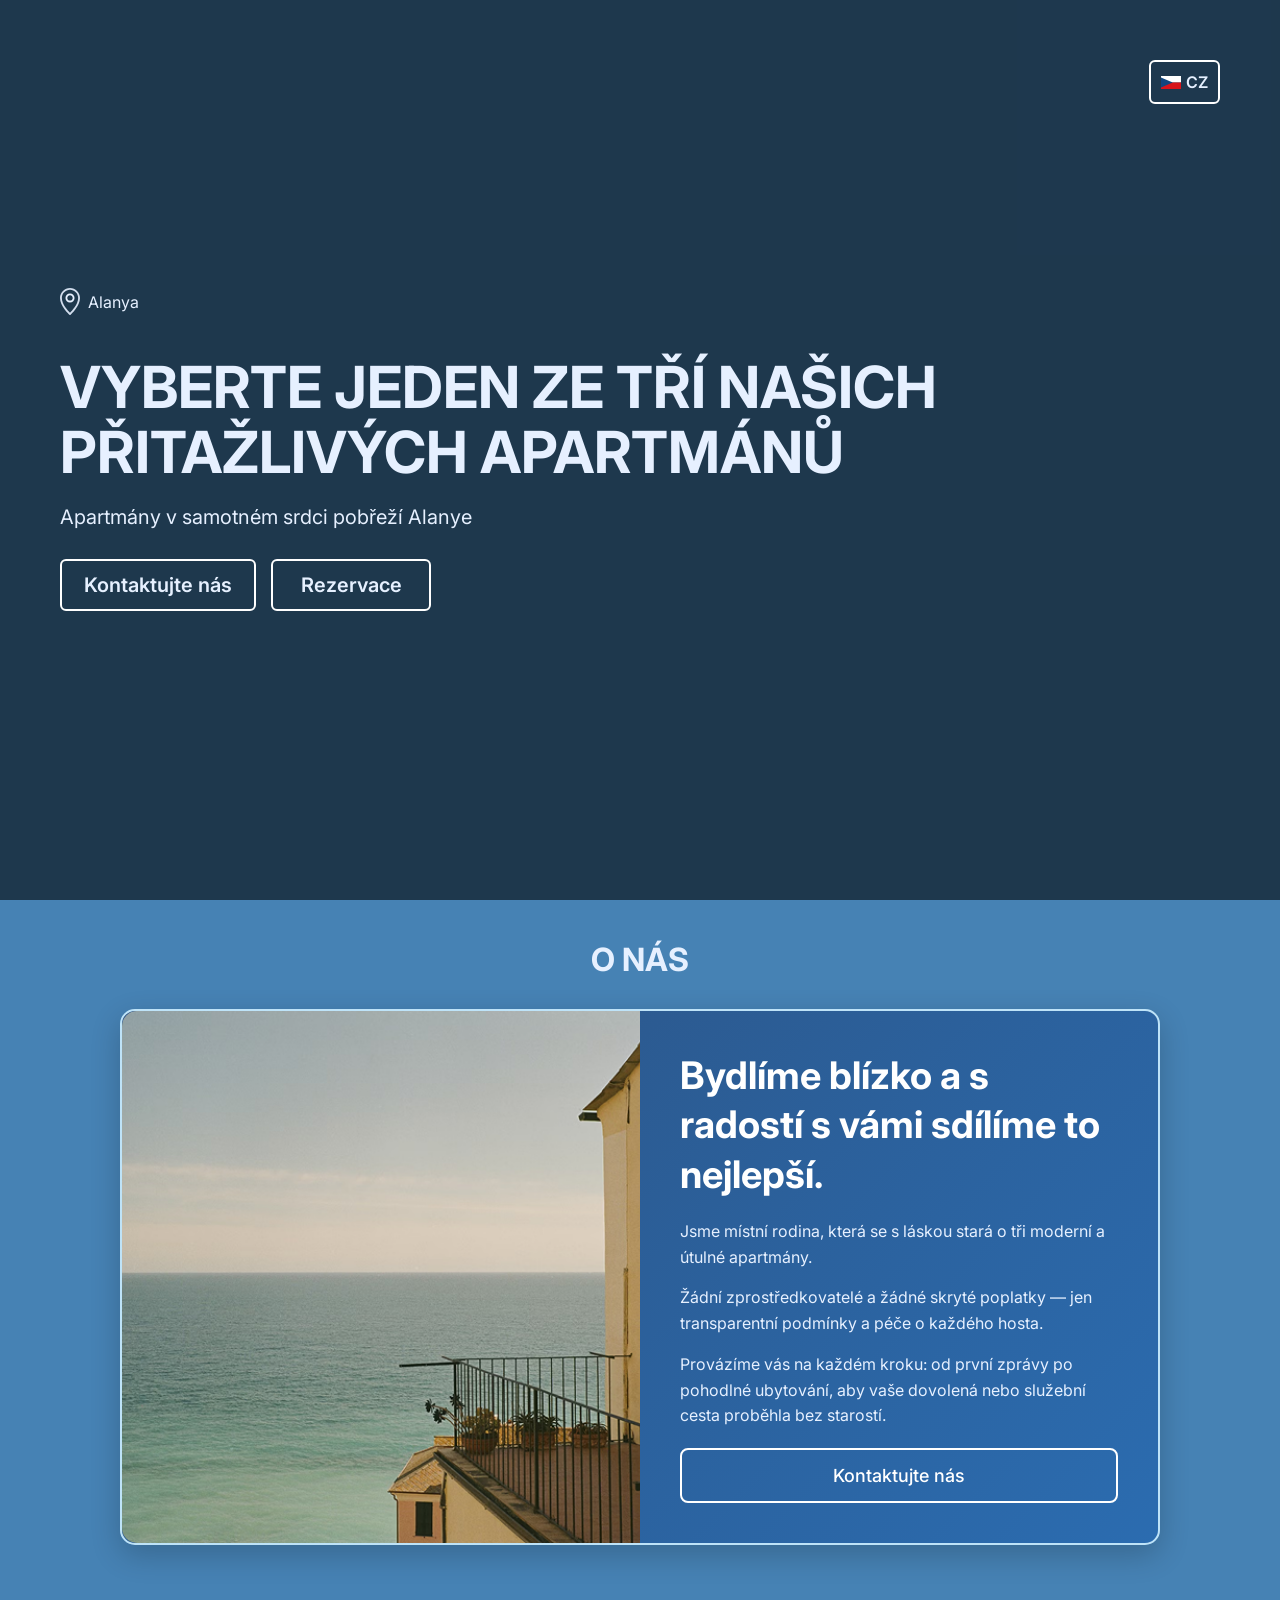
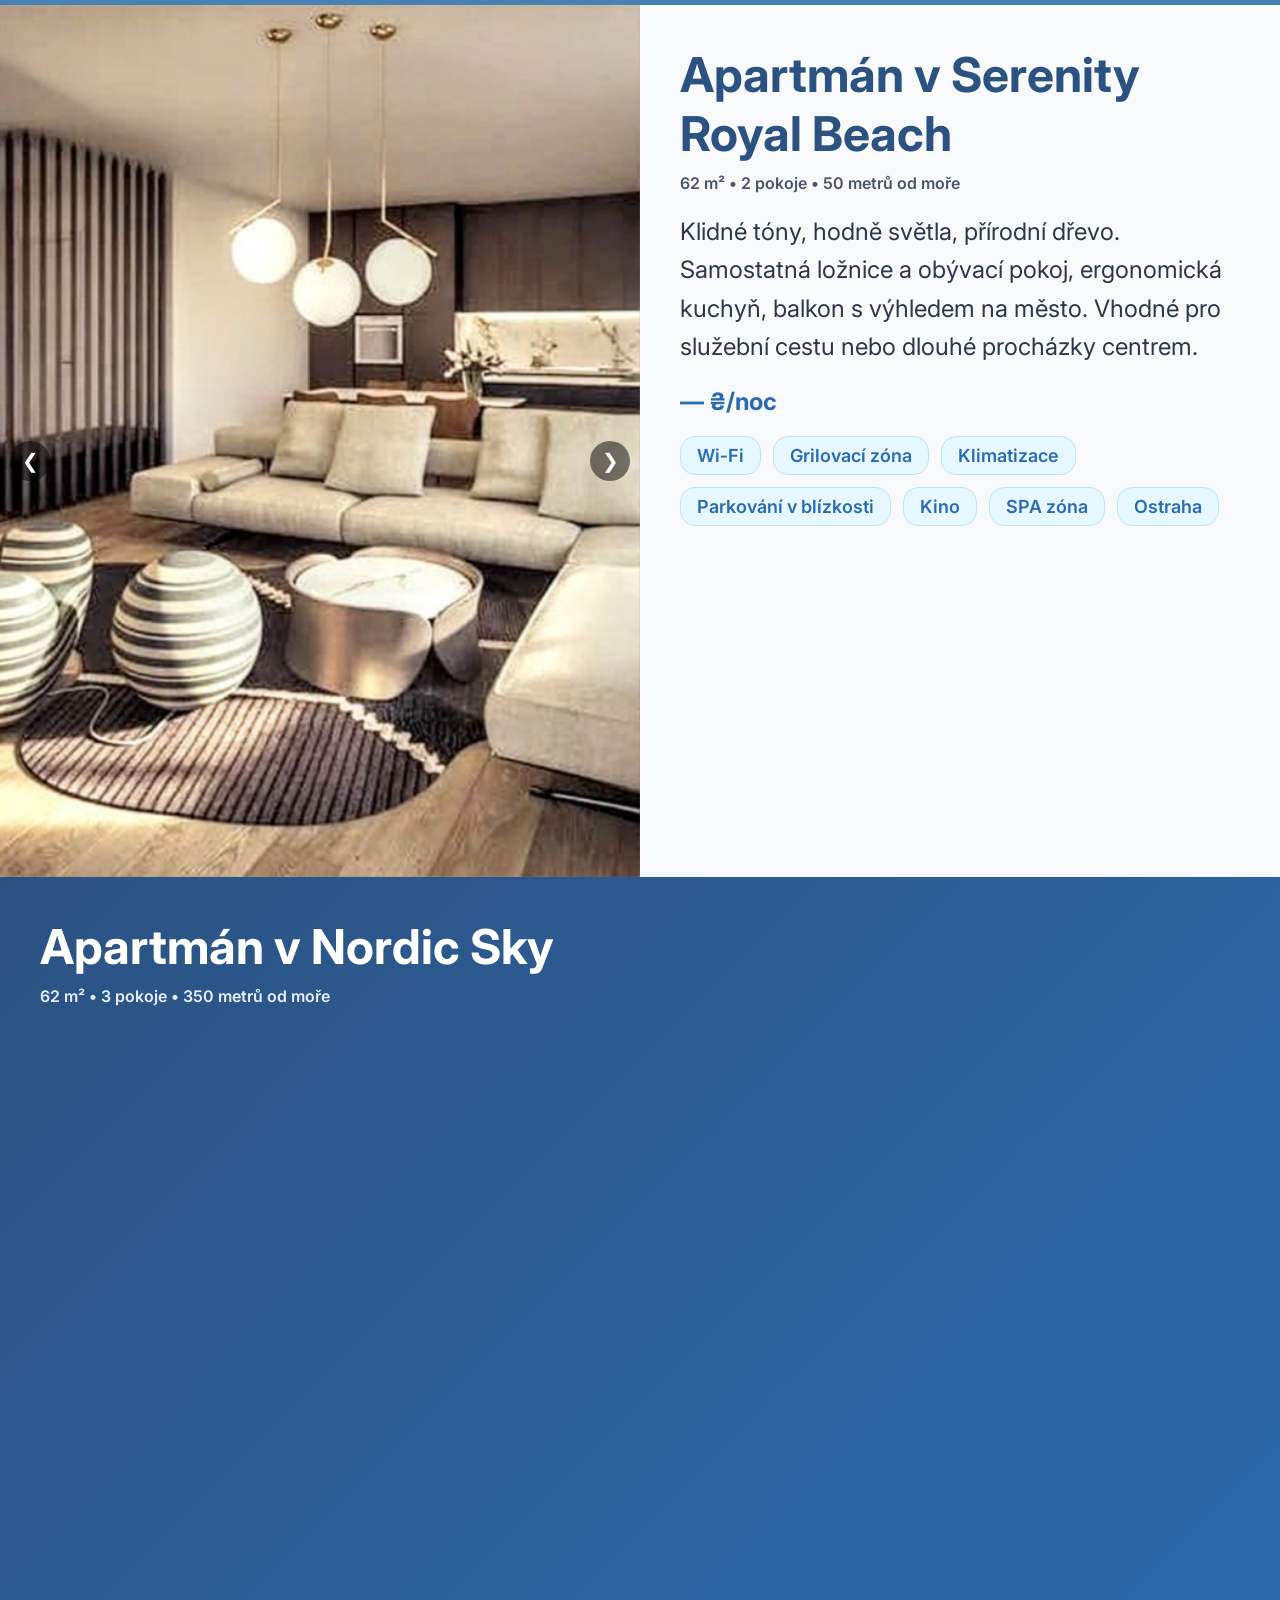
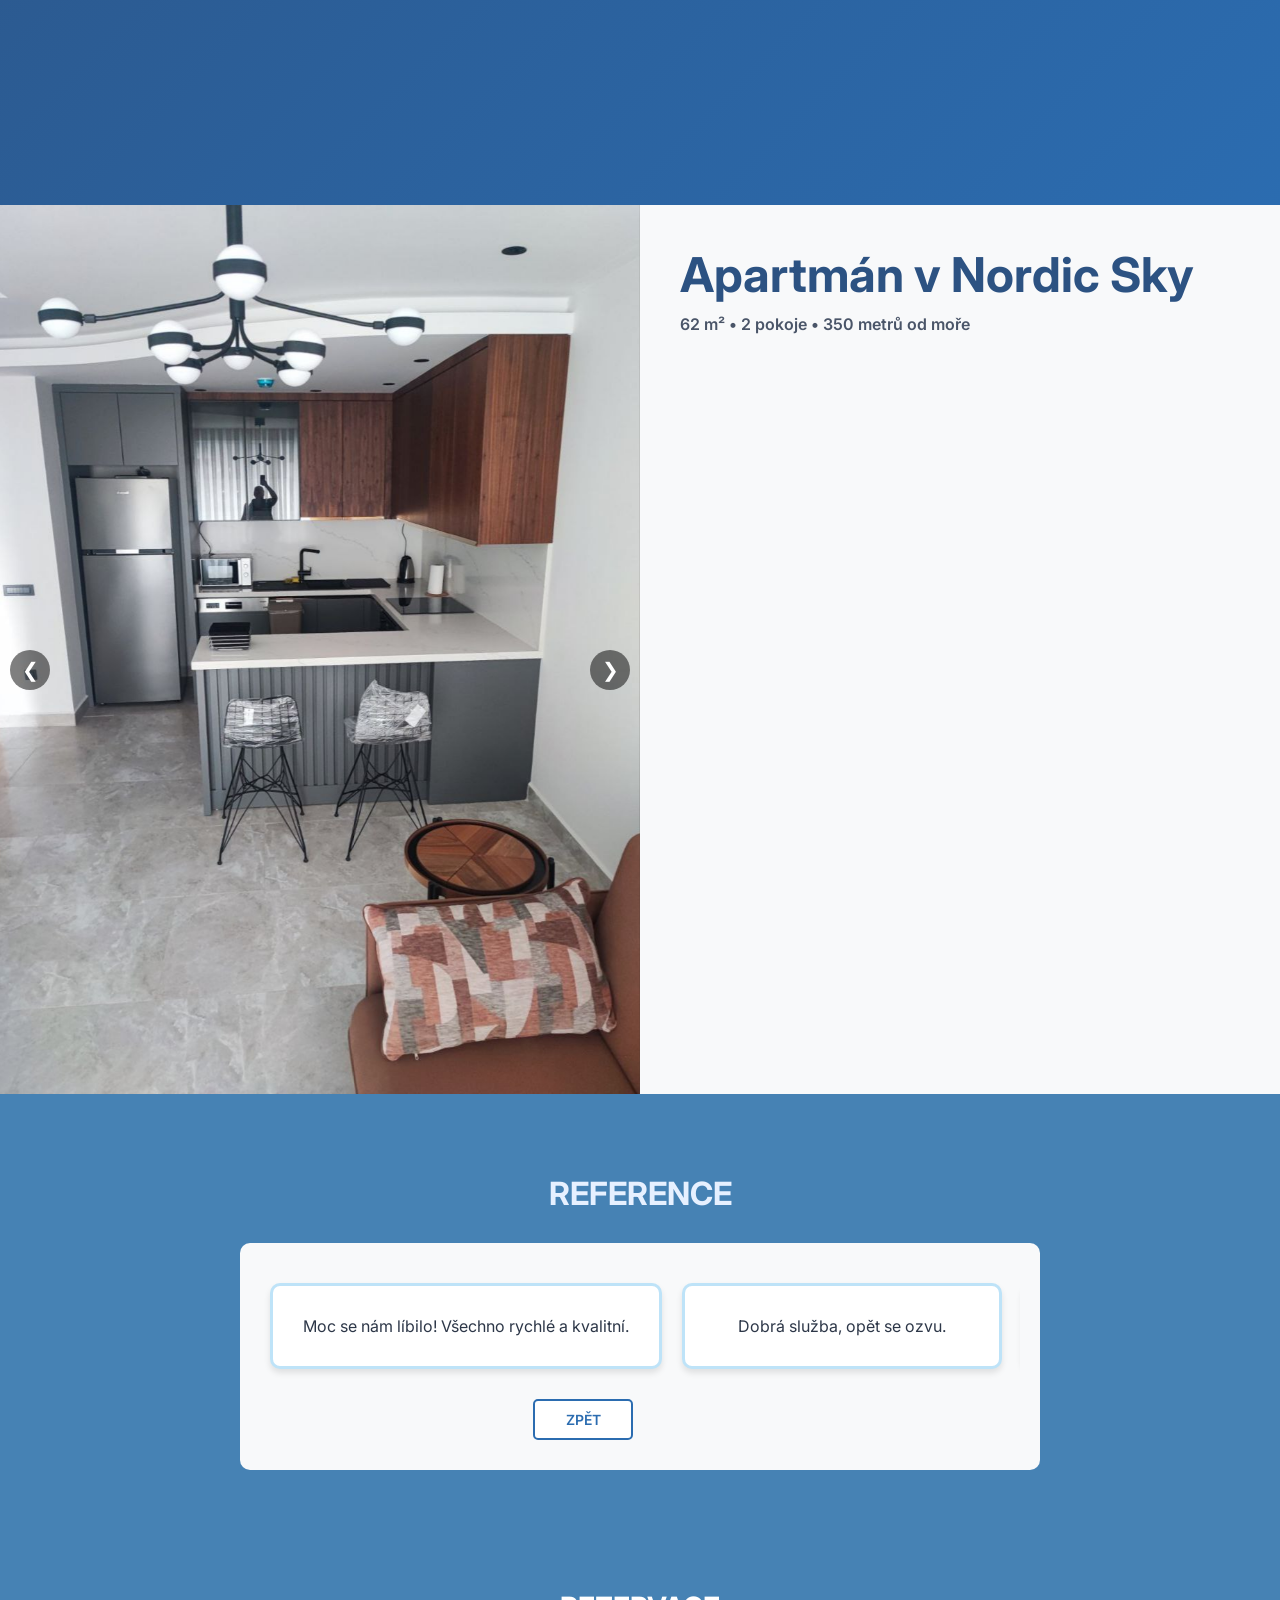
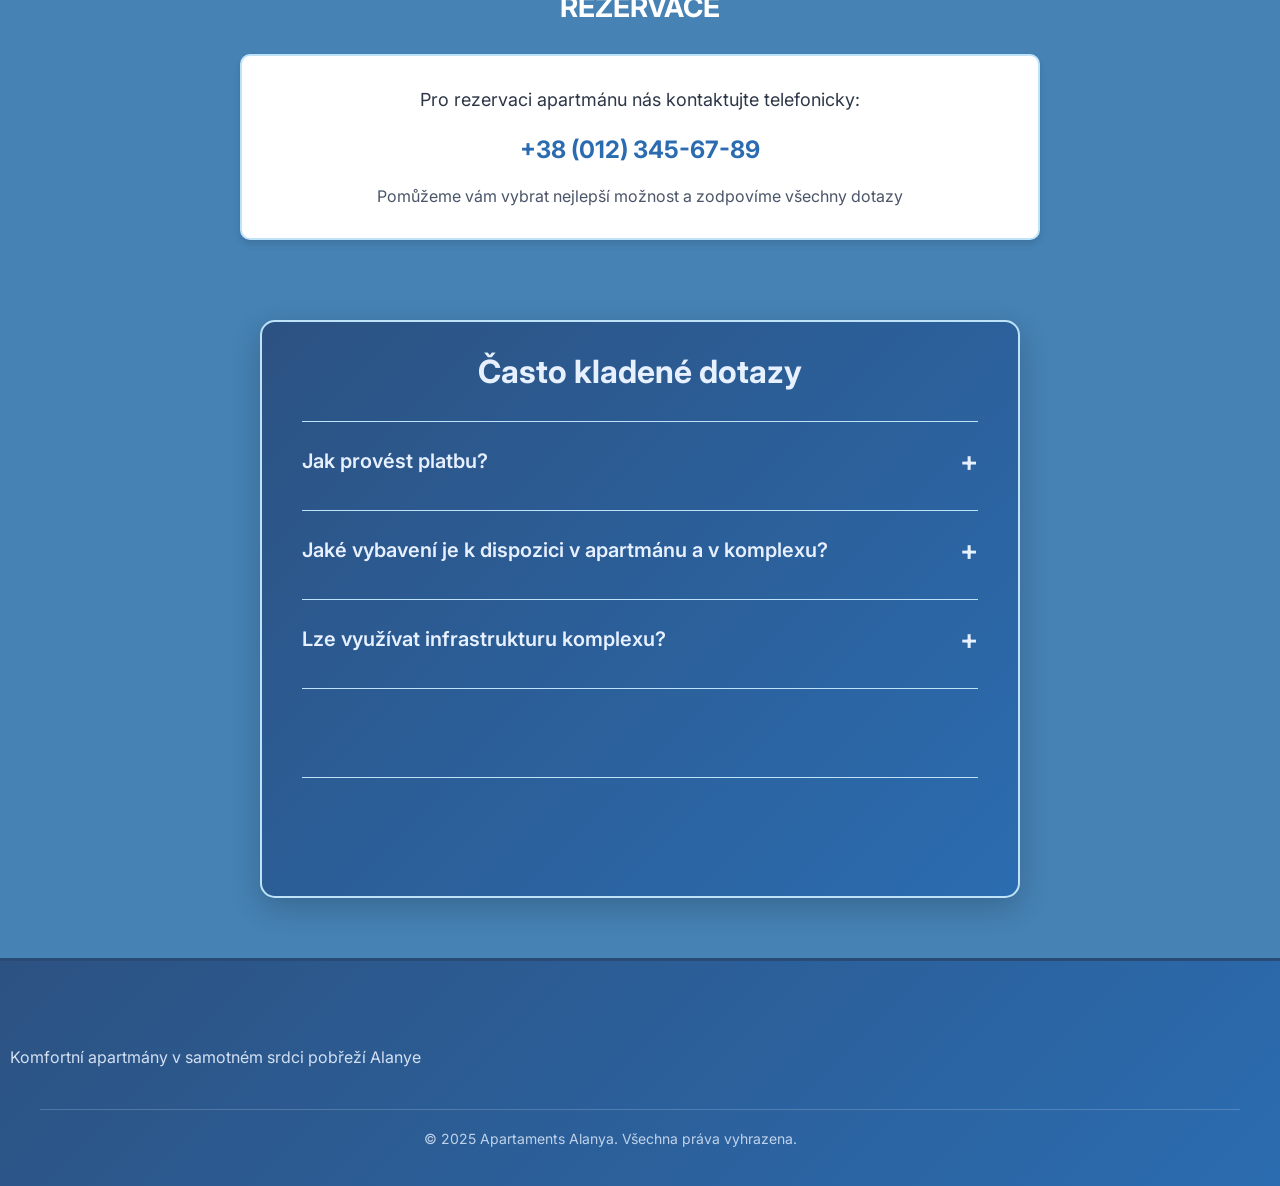
==== indexCZ.html @ a79d163d "Initial commit" ====
<!DOCTYPE html>
<html lang="cs">

<head>
  <meta charset="UTF-8">
  <meta name="viewport" content="width=device-width, initial-scale=1.0">
  <meta name="description" content="Pronájem komfortních apartmánů v srdci Alanye.">
  <link rel="stylesheet" href="style.css">
  <title>Apartaments Alanya</title>
  <link rel="preconnect" href="https://fonts.googleapis.com">
  <link rel="preconnect" href="https://fonts.gstatic.com" crossorigin>
  <link
    href="https://fonts.googleapis.com/css2?family=Inter:ital,opsz,wght@0,14..32,100..900;1,14..32,100..900&family=Noto+Serif:ital,wght@0,100..900;1,100..900&display=swap"
    rel="stylesheet">

  <link rel="stylesheet" href="./animations.css">


  <!-- ===== Animace (vložené, lze přesunout do animations.css) ===== -->
  <style>
    /* ----------------------------
       Obecné: vstupy animací ze stran
       ---------------------------- */
    .animate-side {
      opacity: 0;
      transition: transform 400ms cubic-bezier(.2,.9,.3,1), opacity 600ms ease;
      will-change: transform, opacity;
    }

    /* startovní pozice (nastaví se dynamicky třídami) */
    .animate-side.from-right { transform: translateX(50px); }
    .animate-side.from-left { transform: translateX(-50px); }

    /* visible */
    .animate-side.visible {
      opacity: 1;
      transform: translateX(0);
    }

    /* Dětské elementy — také vstupují z boku (nastavuje se data-direction) */
    .animate-child {
      opacity: 0;
      transition: transform 480ms cubic-bezier(.2,.9,.3,1), opacity 480ms ease;
      will-change: transform, opacity;
    }

    .animate-child[data-direction="right"] { transform: translateX(30px); }
    .animate-child[data-direction="left"] { transform: translateX(-30px); }

    .animate-child.visible {
      opacity: 1;
      transform: translateX(0);
    }

    /* rychlejší/pomalejší modifikátory */
    .animate-fast { transition-duration: 480ms !important; }
    .animate-slow { transition-duration: 900ms !important; }

    /* reduced motion */
    @media (prefers-reduced-motion: reduce) {
      .animate-side, .animate-child {
        transition: none !important;
        transform: none !important;
        opacity: 1 !important;
      }
    }

    /* Styly pro sekci rezervace */
    .quick-booking {
      padding: 40px 20px;
      display: flex;
      justify-content: center;
      border-radius: 10px;
      margin: 40px 20px;

    }

    .qb-container {
      width: 100%;
      max-width: 800px;
      text-align: center;
      
    }

    .qb-container h2 {
      color: #ffffff;
      font-size: 28px;
      font-weight: 700;
      margin-bottom: 30px;
    }

    .booking-contact {
      background: #ffffff;
      border-radius: 10px;
      padding: 30px 20px;
      border: 2px solid #bee3f8;
      box-shadow: 0 4px 6px rgba(0, 0, 0, 0.1);
    }

    .booking-text {
      color: #2d3748;
      font-size: 18px;
      font-weight: 400;
      margin-bottom: 20px;
      line-height: 1.6;
    }

    .booking-phone {
      color: #2b6cb0;
      font-size: 24px;
      font-weight: 700;
      text-decoration: none;
      display: block;
      margin-bottom: 20px;
      transition: color 0.3s ease;
    }

    .booking-phone:hover {
      color: #2c5282;
    }

    .booking-note {
      color: #4a5568;
      font-size: 16px;
      font-weight: 400;
      line-height: 1.5;
    }

    /* Responzivita pro sekci rezervace */
    @media (max-width: 768px) {
      .quick-booking {
        margin: 20px 10px;
        padding: 20px 10px;
      }

      .qb-container h2 {
        font-size: 24px;
      }

      .booking-text {
        font-size: 16px;
      }

      .booking-phone {
        font-size: 20px;
      }

      .booking-note {
        font-size: 14px;
      }
    }
  </style>
</head>

<body>

    <script>
        // Typewriter effect
function initTypewriter() {
  const words = ["PŘITAŽLIVÝCH", "MODERNÍCH", "POHODLNÝCH", "STYLOVÝCH", "PRAKTICKÝCH", "PROSTORNÝCH", "ELEGANTNÍCH"];
  const wordSpan = document.querySelector(".word");

  let wordIndex = 0;
  let charIndex = 0;
  let deleting = false;
  let delay = 100;

  function type() {
    const currentWord = words[wordIndex];

    if (!deleting) {
      wordSpan.textContent = currentWord.slice(0, charIndex + 1);
      charIndex++;

      if (charIndex === currentWord.length) {
        deleting = true;
        setTimeout(type, 1000);
        return;
      }
    } else {
      wordSpan.textContent = currentWord.slice(0, charIndex - 1);
      charIndex--;

      if (charIndex === 0) {
        deleting = false;
        wordIndex = (wordIndex + 1) % words.length;
      }
    }

    setTimeout(type, deleting ? 50 : delay);
  }

  type();
}
    </script>

  <!-- ====== HEADER ====== -->
  <header class="header" id="hero" data-animate>
    <!-- video pozadí: vložte svůj soubor -->
    <video class="background-video" autoplay muted loop playsinline>
      <source src="./img/headerBG.mp4" type="video/mp4">
      <!-- fallback: uživatelům bez videa se zobrazí obrázek (JS přidá třídu) -->
    </video>

    <!-- ztmavení -->
    <div class="overlay" aria-hidden="true"></div>

    <!-- fallback obrázek (pokud potřeba) -->
    <div class="video-fallback" aria-hidden="true"></div>

    <!-- Obsah nad videem -->
    <div class="headerLang">
      <div class="selectedLang">
        <img src="./img/cz.svg" alt="Vlajka">
        <p>CZ</p>
      </div>
      <ul class="langDropdown">
        <li>
          <a href="./index.html">
            <img src="./img/gb.svg" alt="English flag">
            <p>EN</p>
          </a>
        </li>
        <li>
          <a href="./indexUA.html">
            <img src="./img/ua.svg" alt="Ukrajinská vlajka">
            <p>UA</p>
          </a>
        </li>
        <li>
          <a href="./indexTR.html">
          <img src="./img/tr.svg" alt="Turecká vlajka">
          <p>TR</p>
          </a>
        </li>
          <li>
            <a href="">
              <img src="./img/cz.svg" alt="Česká vlajka">
              <p>CZ</p>
            </a>
        </li>
          <li>
            <a href="./indexRU.html">
              <img src="./img/ru.svg" alt="Ruská vlajka">
              <p>RU</p>
            </a>
        </li>
      </ul>
    </div>
    <div class="header-content" data-animate>

      <ul class="location" aria-hidden="false">
        <li><img src="./img/location.svg" alt="Poloha"></li>
        <li>
          <p>Alanya</p>
        </li>
      </ul>

      <h1 class="headerMainText">
        VYBERTE JEDEN ZE TŘÍ NAŠICH <br>
        <span class="word" aria-live="polite"></span> APARTMÁNŮ
      </h1>

      <h2 class="headerSubText">Apartmány v samotném srdci pobřeží Alanye</h2>

      <div class="headerButtons">
        <!-- aktualizováno: volání scrollToSection -->
        <button class="btn" onclick="scrollToSection('contact-callback')">Kontaktujte nás</button>
        <button class="btn" onclick="scrollToSection('quick-booking')">Rezervace</button>
      </div>
    </div>
  </header>

  <!-- ====== ABOUT ====== -->
  <section class="about" data-animate>
    <h2 class="aboutText">
      O NÁS
    </h2>
    <div class="aboutContent">
      <img class="aboutIMG" src="./img/aboutApartament.png" alt="">
      <div class="aboutDiscrubtionContent">
        <h2 class="aboutSubText">
          Bydlíme blízko a s radostí
          s vámi sdílíme to nejlepší.
        </h2>
        <ul class="aboutDiscrubtionList">
          <p class="aboutDiscrubtion">Jsme místní rodina, která se s láskou stará o tři moderní a útulné apartmány.</p>
          <p class="aboutDiscrubtion">
            Žádní zprostředkovatelé a žádné skryté poplatky — jen transparentní podmínky a péče o každého hosta.
          </p>
          <p class="aboutDiscrubtion">
            Provázíme vás na každém kroku: od první zprávy po pohodlné ubytování, aby vaše dovolená nebo služební cesta proběhla bez starostí.
          </p>
        </ul>
        <!-- aktualizováno: vede do kontaktní sekce -->
        <button class="aboutButton" onclick="scrollToSection('contact-callback')">
          Kontaktujte nás
        </button>
      </div>
    </div>
  </section>

  <!-- ====== APARTMENT (1) ====== -->
  <section class="apartament" data-animate>
    <div class="apartamentSlider">
      <button class="sliderBtn prev">&#10094;</button>
      <div class="slides">
        <img class="apartamentIMG active" src="./img/apartament.png" alt="">
        <img class="apartamentIMG" src="./img/aboutApartament.png" alt="">
        <img class="apartamentIMG" src="./img/apartament.png" alt="">
      </div>
      <button class="sliderBtn next">&#10095;</button>
    </div>

    <div class="apartamentContent">
      <h2 class="apartamentText">Apartmán v Serenity Royal Beach</h2>
      <p class="apartamentSubText">62 m² • 2 pokoje • 50 metrů od moře</p>
      <p class="apartamentTex">
        Klidné tóny, hodně světla, přírodní dřevo. Samostatná ložnice a
        obývací pokoj, ergonomická kuchyň, balkon s výhledem na město. Vhodné pro
        služební cestu nebo dlouhé procházky centrem.
      </p>
      <h2 class="apartamentPrice" data-apartment="1"><span>—</span> ₴/noc</h2>
      <ul class="apartamentAdvantages">
        <li class="apartamentAdvantagesItem">Wi‑Fi</li>
        <li class="apartamentAdvantagesItem">Grilovací zóna</li>
        <li class="apartamentAdvantagesItem">Klimatizace</li>
        <li class="apartamentAdvantagesItem">Parkování v blízkosti</li>
        <li class="apartamentAdvantagesItem">Kino</li>
                <li class="apartamentAdvantagesItem">SPA zóna</li>
                        <li class="apartamentAdvantagesItem">Ostraha</li>
                        <li class="apartamentAdvantagesItem">Posilovna</li>
                        <li class="apartamentAdvantagesItem">Pracovna</li>
      </ul>
      <div class="map">MAP</div>
      <!-- aktualizováno: vede k rezervaci -->
      <button class="apartamentButton" onclick="scrollToSection('quick-booking')">Rezervovat</button>
    </div>
  </section>

  <!-- ====== APARTMENT (mobile/variants preserved) ====== -->
  <section class="apartament1" data-animate>
    <div class="apartamentSlider slidesPHONE">
      <div class="slides">
        <img class="apartamentIMG active" src="./img/apartament2_2.jpg" alt="">
        <img class="apartamentIMG" src="./img/apartament2_3.jpg" alt="">
        <img class="apartamentIMG" src="./img/apartament2_4.jpg" alt="">
        <img class="apartamentIMG" src="./img/apartament2_5.jpg" alt="">
        <img class="apartamentIMG" src="./img/apartament2_6.jpg" alt="">
        <img class="apartamentIMG" src="./img/apartament2_7.jpg" alt="">
        <img class="apartamentIMG" src="./img/apartament2_8.jpg" alt="">
        <img class="apartamentIMG" src="./img/apartament2_9.jpg" alt="">
        <img class="apartamentIMG" src="./img/apartament2_10.jpg" alt="">
        <img class="apartamentIMG" src="./img/apartament2_11.jpg" alt="">
      </div>
      <button class="sliderBtn prev">&#10094;</button>
      <button class="sliderBtn next">&#10095;</button>
    </div>
    <div class="apartamentContent1">
      <h2 class="apartamentText1">Apartmán v Nordic Sky</h2>
      <p class="apartamentSubText1">62 m² • 3 pokoje • 350 metrů od moře</p>
      <p class="apartamentTex1">Světle a prostorné apartmány s moderním interiérem a přírodními materiály. Tři pokoje včetně samostatné ložnice a obývacího pokoje, plně vybavená kuchyň, balkon s hezkým výhledem. Pouze 350 metrů k pláži, pohodlné parkování v blízkosti. Ideální pro rodinnou dovolenou nebo romantický výlet.</p>
      <h2 class="apartamentPrice1" data-apartment="2"><span>—</span> ₴/noc</h2>
      <ul class="apartamentAdvantages1">
        <li class="apartamentAdvantagesItem1">Wi‑Fi</li>
        <li class="apartamentAdvantagesItem1">Grilovací zóna</li>
        <li class="apartamentAdvantagesItem1">Klimatizace</li>
        <li class="apartamentAdvantagesItem1">Parkování v blízkosti</li>
        <li class="apartamentAdvantagesItem1">Kino</li>
                <li class="apartamentAdvantagesItem1">SPA zóna</li>
                        <li class="apartamentAdvantagesItem1">Ostraha</li>
                        <li class="apartamentAdvantagesItem1">Posilovna</li>
                        <li class="apartamentAdvantagesItem1">Pracovna</li>
      </ul>
      <a href="https://maps.app.goo.gl/3CUWNciZda2v4NtN6" target="_blank" rel="noopener noreferrer">
        <img class="map"src="./img/image.png" alt="">
      </a>
      <!-- aktualizováno: vede k rezervaci -->
      <button class="apartamentButton1" onclick="scrollToSection('quick-booking')">Rezervovat</button>
    </div>
    <div class="apartamentSlider slidesDESKT">
      <div class="slides">
        <img class="apartamentIMG active" src="./img/apartament2_2.jpg" alt="">
        <img class="apartamentIMG" src="./img/apartament2_3.jpg" alt="">
        <img class="apartamentIMG" src="./img/apartament2_4.jpg" alt="">
        <img class="apartamentIMG" src="./img/apartament2_5.jpg" alt="">
        <img class="apartamentIMG" src="./img/apartament2_6.jpg" alt="">
        <img class="apartamentIMG" src="./img/apartament2_7.jpg" alt="">
        <img class="apartamentIMG" src="./img/apartament2_8.jpg" alt="">
        <img class="apartamentIMG" src="./img/apartament2_9.jpg" alt="">
        <img class="apartamentIMG" src="./img/apartament2_10.jpg" alt="">
        <img class="apartamentIMG" src="./img/apartament2_11.jpg" alt="">
      </div>
      <button class="sliderBtn prev">&#10094;</button>
      <button class="sliderBtn next">&#10095;</button>
    </div>
  </section>

  <!-- ====== APARTMENT (duplicate kept) ====== -->
  <section class="apartament" data-animate>
    <div class="apartamentSlider">
      <button class="sliderBtn prev">&#10094;</button>
      <div class="slides">

        <img class="apartamentIMG active" src="./img/apartament3_1.png" alt="">
        <img class="apartamentIMG" src="./img/apartament3_2.png" alt="">
        <img class="apartamentIMG" src="./img/apartament3_3.png" alt="">
        <img class="apartamentIMG" src="./img/apartament3_4.png" alt="">
        <img class="apartamentIMG" src="./img/apartament3_5.png" alt="">
        <img class="apartamentIMG" src="./img/apartament3_6.png" alt="">
                <img class="apartamentIMG" src="./img/apartament3_7.png" alt="">
      </div>
      <button class="sliderBtn next">&#10095;</button>
    </div>

    <div class="apartamentContent">
      <h2 class="apartamentText">Apartmán v Nordic Sky</h2>
      <p class="apartamentSubText">62 m² • 2 pokoje • 350 metrů od moře</p>
      <p class="apartamentTex">
Světelné a útulné apartmány s moderním designem a přírodními materiály. Prostorná ložnice a obývací pokoj, plně vybavená kuchyň, balkon s výhledem na moře. Komplekt nabízí grilovací zónu, kino, SPA a posilovnu. Ideální pro pohodlnou dovolenou nebo produktivní práci.
      </p>
      <h2 class="apartamentPrice" data-apartment="3"><span>—</span> ₴/noc</h2>
      <ul class="apartamentAdvantages">
        <li class="apartamentAdvantagesItem">Wi‑Fi</li>
        <li class="apartamentAdvantagesItem">Grilovací zóna</li>
        <li class="apartamentAdvantagesItem">Klimatizace</li>
        <li class="apartamentAdvantagesItem">Parkování v blízkosti</li>
        <li class="apartamentAdvantagesItem">Kino</li>
                <li class="apartamentAdvantagesItem">SPA zóna</li>
                        <li class="apartamentAdvantagesItem">Ostraha</li>
                        <li class="apartamentAdvantagesItem">Posilovna</li>
                        <li class="apartamentAdvantagesItem">Pracovna</li>
      </ul>
      <a href="https://maps.app.goo.gl/3CUWNciZda2v4NtN6" target="_blank" rel="noopener noreferrer">
        <img class="map"src="./img/image.png" alt="">
      </a>
      <!-- aktualizováno: vede k rezervaci -->
      <button class="apartamentButton" onclick="scrollToSection('quick-booking')">Rezervovat</button>
    </div>
  </section>

  <!-- ====== REVIEWS ====== -->
  <section class="reviews" data-animate>
    <h2 class="reviewsText">REFERENCE</h2>
    <div class="reviewsContent">
      <div class="reviewsWrapper">
        <ul class="reviewsList">
          <li class="reviewsItem">Moc se nám líbilo! Všechno rychlé a kvalitní.</li>
          <li class="reviewsItem">Dobrá služba, opět se ozvu.</li>
          <li class="reviewsItem">Vše super! Doporučuji všem.</li>
          <li class="reviewsItem">Služby na vysoké úrovni!</li>
          <li class="reviewsItem">Ceny příjemně překvapily, doporučuji!</li>
          <li class="reviewsItem">Neprvní použití, vše skvělé!</li>
        </ul>
      </div>
      <div class="reviewsButtons">
        <button id="prevBtn">ZPĚT</button>
        <button id="nextBtn">VPŘED</button>
      </div>
    </div>
  </section>

  <!-- ====== CONTACT FOR BOOKING ====== -->
  <section id="quick-booking" class="quick-booking" aria-labelledby="qb-title" data-animate>
    <div class="qb-container">
      <h2 id="qb-title">REZERVACE</h2>

      <div class="booking-contact">
        <p class="booking-text">Pro rezervaci apartmánu nás kontaktujte telefonicky:</p>
        <a href="tel:+380123456789" class="booking-phone">+38 (012) 345-67-89</a>
        <p class="booking-note">Pomůžeme vám vybrat nejlepší možnost a zodpovíme všechny dotazy</p>
      </div>

    </div>
  </section>

  <!-- ====== FAQ ====== -->
  <section id="faq" class="faq" aria-labelledby="faq-title" data-animate>
    <div class="faq-wrap">
      <h2 id="faq-title" class="faq-title">Často kladené dotazy</h2>
      <div class="faq-item">
        <button class="faq-question" aria-expanded="false" aria-controls="faq1-answer" id="faq1">
          Jak provést platbu? <span class="faq-toggle">+</span>
        </button>
        <div class="faq-answer" id="faq1-answer" role="region" aria-labelledby="faq1" >
          Po potvrzení rezervace vám poskytneme několik pohodlných možností platby. Možná je také platba v hotovosti našemu zástupci při ubytování. V každém případě je požadován vratný depozit 500 €, který je při odjezdu plně navrácen.
        </div>
      </div>
      <div class="faq-item">
        <button class="faq-question" aria-expanded="false" aria-controls="faq2-answer" id="faq2">
          Jaké vybavení je k dispozici v apartmánu a v komplexu? <span class="faq-toggle">+</span>
        </button>
        <div class="faq-answer" id="faq2-answer" role="region" aria-labelledby="faq2" >
          Každý apartmán je plně vybaven vším potřebným pro pohodlné bydlení: televize, lednice, žehlička, myčka, pračka, kompletní souprava nádobí, klimatizace v každém pokoji a podlahové vytápění v koupelnách (v apartmánu č.1 — podlahové vytápění po celé ploše). Na území komplexu je dostupný společný internet. Pro váš odpočinek jsou připraveny krytý a venkovní bazén, sauna, hammam, římské lázně, kino a fitness.
        </div>
      </div>
      <div class="faq-item">
        <button class="faq-question" aria-expanded="false" aria-controls="faq3-answer" id="faq3">
          Lze využívat infrastrukturu komplexu? <span class="faq-toggle">+</span>
        </button>
        <div class="faq-answer" id="faq3-answer" role="region" aria-labelledby="faq3">
          Ano, všechny objekty infrastruktury v areálu komplexu jsou k dispozici obyvatelům. Pravidla užívání jsou umístěna na informační tabuli u vstupu do bloku B, kde se nacházejí apartmány.
<br>
<br>
V bloku A se nachází stolní tenis a PlayStation.
<br>
<br>
V bloku C jsou sauny a relaxační zóna.
<br>
<br>
Na otevřeném prostranství komplexu je kurt, grilovací zóna a bazén s tobogány.
        </div>
      </div>
      <div class="faq-item">
        <button class="faq-question" aria-expanded="false" aria-controls="faq4-answer" id="faq4">
          Je poblíž apartmánů parkování? <span class="faq-toggle">+</span>
        </button>
        <div class="faq-answer" id="faq4-answer" role="region" aria-labelledby="faq4">
          Ano, poblíž apartmánů je parkoviště pro hosty.
        </div>
      </div>
            <div class="faq-item">
        <button class="faq-question" aria-expanded="false" aria-controls="faq5-answer" id="faq5">
          Co je v okolí kromě moře? <span class="faq-toggle">+</span>
        </button>
        <div class="faq-answer" id="faq5-answer" role="region" aria-labelledby="faq5">
          Nedaleko komplexu protéká řeka Dim-Çay s malebnou promenádou. V docházkové vzdálenosti jsou restaurace, obchody a turistická centra. V blízkosti také fungují trhy v pondělí a čtvrtek. Od pláže do centra vede moderní 4 km dlouhá promenáda, po které je příjemné se projít pěšky nebo jet autobusem.
        </div>
      </div>
    </div>
  </section>

  <!-- ====== FOOTER ====== -->
  <footer class="footer" data-animate>
    <div class="footer-container">
      <div class="footer-content">
        <div class="footer-section">
          <h3>Apartaments Alanya</h3>
          <p>Komfortní apartmány v samotném srdci pobřeží Alanye</p>
        </div>
      </div>

      <div class="footer-bottom">
        <p>&copy; 2025 Apartaments Alanya. Všechna práva vyhrazena.</p>
      </div>
    </div>
  </footer>

  <!-- ====== Animace JS (IntersectionObserver + střídaní pravo/levý + kratší zpoždění) ====== -->
  <script>
    (function () {
      const elements = Array.from(document.querySelectorAll('[data-animate]'));
      if (!elements.length) return;

      const observerOptions = {
        root: null,
        rootMargin: '0px 0px -10% 0px',
        threshold: 0.06
      };

      // Základní zpoždění mezi sekcemi (menší => rychlejší kaskáda)
      const baseDelay = 30; // ms

      const io = new IntersectionObserver((entries, obs) => {
        entries.forEach(entry => {
          if (!entry.isIntersecting) return;
          const el = entry.target;
          const idx = elements.indexOf(el);
          // střídání: sudé indexy (0,2,4...) zprava, liché zleva
          const direction = (idx % 2 === 0) ? 'right' : 'left';

          // Přidáme startovní třídu pro pozici
          el.classList.add('animate-side', `from-${direction}`);

          // Přidáme data-direction pro dětské elementy pro synchronizaci směru
          const children = el.querySelectorAll('h1,h2,h3,p,img,button,li,select,input,textarea,.slides,.apartamentContent > * , .qb-container > * , .contact-card > *');
          children.forEach(child => {
            child.classList.add('animate-child');
            child.setAttribute('data-direction', direction);
          });

          // viditelnost sekce s malým zpožděním podle indexu
          const delay = idx * baseDelay;
          setTimeout(() => {
            el.classList.add('visible');
          }, delay);

          // kaskáda pro děti (kratší intervaly)
          children.forEach((child, cIdx) => {
            const childDelay = delay + 60 + (cIdx * 45);
            setTimeout(() => {
              child.classList.add('visible');
            }, childDelay);
          });

          obs.unobserve(el);
        });
      }, observerOptions);

      elements.forEach((el, i) => {
        const dir = (i % 2 === 0) ? 'right' : 'left';
        if (!el.classList.contains('animate-side')) {
          el.classList.add('animate-side', `from-${dir}`);
        }
        io.observe(el);
      });

      window.addEventListener('load', () => {
        elements.forEach((el, idx) => {
          const rect = el.getBoundingClientRect();
          if (rect.top < window.innerHeight - 100) {
            const dir = (idx % 2 === 0) ? 'right' : 'left';
            el.classList.add('animate-side', `from-${dir}`);
            const children = el.querySelectorAll('h1,h2,h3,p,img,button,li,select,input,textarea,.slides,.apartamentContent > * , .qb-container > * , .contact-card > *');
            children.forEach(child => {
              child.classList.add('animate-child');
              child.setAttribute('data-direction', dir);
            });
            const delay = idx * baseDelay;
            setTimeout(() => el.classList.add('visible'), delay);
            children.forEach((child, cIdx) => {
              setTimeout(() => child.classList.add('visible'), delay + 60 + (cIdx * 45));
            });
          }
        });
      });
    })();
  </script>

  <!-- Jednoduchý pomocný skript pro plynulé skrolování do sekcí -->
  <script>
    function scrollToSection(id) {
      try {
        const el = document.getElementById(id);
        if (el) {
          el.scrollIntoView({ behavior: 'smooth', block: 'start' });
        } else {
          // pokud sekce není nalezena — fallback změnou location (funguje jako #anchor)
          location.href = '#' + id;
        }
      } catch (e) {
        location.href = '#' + id;
      }
    }
  </script>

  <!-- Zachováváme připojení k vašemu externímu script.js -->
  <script src="./script.js"></script>
</body>

</html>
---- style.css ----
* {
  margin: 0;
  padding: 0;
  box-sizing: border-box;
}

html,
body {
  margin: 0;
  padding: 0;
  background: #4682b4; /* Темніший морський блакитний - Steel Blue */
  color: #e6f0ff; /* Світлий текст для контрасту */
  font-family: Inter, -apple-system, BlinkMacSystemFont, 'Segoe UI', Roboto, sans-serif;
  line-height: normal;
  overflow-x: hidden;
  -webkit-text-size-adjust: 100%; /* Prevent font scaling in landscape */
  text-size-adjust: 100%; /* Support for other browsers */
}

body {
  font-family: Inter;
  -webkit-font-smoothing: antialiased;
  -moz-osx-font-smoothing: grayscale;
}

a {
  text-decoration: none;
  font-style: normal;
}

h1,
h2,
h3,
h4,
h5,
h6,
ul,
p {
  margin: 0;
}

img {
  display: block;
  max-width: 100%;
  height: auto;
}

ul {
  list-style: none;
}

button {
  cursor: pointer;
  font-family: Inter;
  border: none;
  background: none;
  -webkit-tap-highlight-color: transparent; /* Remove tap highlight on mobile */
}

/* Responsive Breakpoints */
:root {
  --mobile: 320px;
  --tablet: 768px;
  --desktop: 1025px;
}

/* Header Styles - Responsive */
.header {
  position: relative;
  height: 100vh;
  min-height: 500px; /* Minimum height for mobile */
  width: 100%;
  display: flex;
  flex-direction: column;
  justify-content: center;
  align-items: flex-start;
  padding: 20px;
  z-index: 2;
}

/* Video background */
header::before {
  content: "";
  position: absolute;
  top: 0;
  left: 0;
  width: 100%;
  height: 100%;
  background: rgba(0, 0, 0, 0.569);
  z-index: 1;
}

video.background-video {
  position: absolute;
  top: 0;
  left: 0;
  width: 100%;
  height: 100%;
  object-fit: cover;
  z-index: 0;
}

/* Header content */
.header-content {
  position: relative;
  z-index: 2;
  max-width: 1000px;
  width: 100%;
}

.headerLang {
  position: absolute;
  top: 60px;
  right: 60px;
  display: inline-block;
  max-width: 120px;
  font-family: Inter;
  font-size: 16px;
  font-weight: 600;
  color: #e6f0ff;
  z-index: 100;
}

@media screen and (max-width: 768px) {
  .headerLang {
    top: 20px;
    right: 20px;
  }
  
}

.selectedLang {
  display: flex;
  align-items: center;
  gap: 5px;
  padding: 10px;
  border: 2px solid #fff;
  border-radius: 6px;
  background: transparent;
  cursor: pointer;
  transition: 0.3s;
}

.selectedLang img {
  width: 20px;
}

.langDropdown {
  list-style: none;
  padding: 0;
  margin: 5px 0 0;
  position: absolute;
  top: 100%;
  right: 0;
  background: #1a1a1a;
  border: 2px solid #fff;
  border-radius: 6px;
  display: none;
  flex-direction: column;
  width: 100%;
  z-index: 10;
  opacity: 0;
  transform: translateY(-10px);
  transition: opacity 0.3s ease, transform 0.3s ease;
}

.langDropdown.open {
  display: flex;
  opacity: 1;
  transform: translateY(0);
}

.langDropdown li {
  cursor: pointer;
  transition: background 0.3s;
}

.langDropdown li a {
  display: flex;
  align-items: center;
  gap: 5px;
  padding: 8px 10px;
  cursor: pointer;
  transition: background 0.3s;
  color: #fff;
}

.langDropdown li img {
  width: 20px;
}

.langDropdown li:focus {
  background: #2b2b2b;
}




.location {
  display: flex;
  align-items: center;
  list-style: none;
  margin-bottom: 40px;
}

.location img {
  width: 20px;
  margin-right: 8px;
}

.headerMainText {
  color: #e6f0ff;
  font-family: Inter;
  font-size: 32px; /* Smaller for mobile */
  font-style: normal;
  font-weight: 700;
  line-height: 1.2;
  margin-bottom: 20px;
}

.headerSubText {
  font-size: 16px;
  font-weight: 400;
  margin-bottom: 30px;
}

.headerButtons {
  display: flex;
  gap: 12px;
  flex-wrap: wrap;
}

.headerButtons button {
  padding: 12px 20px;
  border: 2px solid #fff;
  border-radius: 6px;
  background: transparent;
  color: #fff;
  cursor: pointer;
  transition: 0.3s;
  color: #e6f0ff;
  font-family: Inter;
  font-size: 16px;
  font-style: normal;
  font-weight: 600;
  line-height: normal;
  min-width: 160px;
}

.headerButtons button:hover {
  background: #fff;
  color: #000;
}

/* About Section - Responsive */
.about {
  margin-top: 40px;
  margin-bottom: 60px;
  padding: 0 20px;
}

.aboutText {
  color: #e6f0ff;
  font-family: Inter;
  font-size: 28px;
  font-style: normal;
  font-weight: 700;
  line-height: normal;
  margin-bottom: 30px;
  text-align: center;
}

.aboutContent {
  display: flex;
  flex-direction: column;
  max-width: 1040px;
  margin: 0 auto;
  width: 100%;
  border-radius: 15px;
  background: linear-gradient(135deg, #2c5282 0%, #2b6cb0 100%);
  border: 2px solid #bee3f8;
  box-shadow: 0 10px 30px rgba(0, 0, 0, 0.2);
  overflow: hidden;
}

.aboutIMG {
  width: 100%;
  height: 300px;
  object-fit: cover;
}

.aboutDiscrubtionContent {
  padding: 30px 20px;
}

.aboutSubText {
  color: #ffffff;
  font-family: Inter;
  font-size: 24px;
  font-style: normal;
  font-weight: 700;
  line-height: 1.3;
  margin-bottom: 20px;
  text-align: center;
}

.aboutDiscrubtion {
  margin-bottom: 15px;
  color: #e6f0ff;
  font-family: Inter;
  font-size: 16px;
  font-style: normal;
  font-weight: 400;
  line-height: 1.6;
  text-align: center;
}

.aboutButton {
  color: #ffffff;
  text-align: center;
  font-family: Inter;
  font-size: 18px;
  font-style: normal;
  font-weight: 500;
  line-height: normal;
  border-radius: 8px;
  border: 2px solid #ffffff;
  background: transparent;
  padding: 15px 30px;
  width: 100%;
  max-width: 480px;
  transition: all 0.3s ease;
  cursor: pointer;
  margin: 20px auto 0;
  display: block;
}

.aboutButton:hover {
  background: #ffffff;
  color: #2b6cb0;
  transform: translateY(-2px);
}

/* Apartment Sections - Responsive */
.apartament,
.apartament1 {
  background: #f8f9fa;
  display: flex;
  flex-direction: column;
}

.apartament1 {
  background: linear-gradient(135deg, #2c5282 0%, #2b6cb0 100%);
}

.apartamentSlider {
  position: relative;
  width: 100%;
  height: 300px;
  overflow: hidden;
}

.slides {
  position: relative;
  width: 100%;
  height: 100%;
}

.slides img {
  position: absolute;
  top: 0;
  left: 0;
  width: 100%;
  height: 100%;
  object-fit: cover;
  opacity: 0;
  transform: scale(1.2) rotate(2deg);
  transition: all 1.5s cubic-bezier(0.23, 1, 0.32, 1);
  pointer-events: none;
  filter: blur(3px) brightness(0.8);
  animation: none;
}

.slides img.active {
  opacity: 1;
  transform: scale(1) rotate(0deg);
  pointer-events: auto;
  z-index: 10;
  filter: blur(0px) brightness(1);
  animation: slideIn 1.5s cubic-bezier(0.23, 1, 0.32, 1) forwards;
}

.slides img.fade-out {
  animation: slideOut 0.8s cubic-bezier(0.4, 0, 0.2, 1) forwards;
}

@keyframes slideIn {
  0% {
    opacity: 0;
    transform: scale(1.2) rotate(2deg);
    filter: blur(3px) brightness(0.8);
  }
  100% {
    opacity: 1;
    transform: scale(1) rotate(0deg);
    filter: blur(0px) brightness(1);
  }
}

@keyframes slideOut {
  0% {
    opacity: 1;
    transform: scale(1) rotate(0deg);
    filter: blur(0px) brightness(1);
  }
  100% {
    opacity: 0;
    transform: scale(1.2) rotate(2deg);
    filter: blur(3px) brightness(0.8);
  }
}

.sliderBtn {
  position: absolute;
  top: 50%;
  transform: translateY(-50%);
  background: rgba(0, 0, 0, 0.5);
  color: white;
  border: none;
  font-size: 20px;
  padding: 8px 12px;
  cursor: pointer;
  border-radius: 50%;
  z-index: 10;
  transition: background 0.3s ease;
  width: 40px;
  height: 40px;
  display: flex;
  align-items: center;
  justify-content: center;
}

.sliderBtn:hover {
  background: rgba(0, 0, 0, 0.8);
}

.sliderBtn.prev {
  left: 10px;
}

.sliderBtn.next {
  right: 10px;
}

.apartamentContent,
.apartamentContent1 {
  padding: 30px 20px;
  width: 100%;
}

.apartamentText,
.apartamentText1 {
  color: #2c5282;
  font-family: Inter;
  font-size: 28px;
  font-style: normal;
  font-weight: 700;
  line-height: normal;
  margin-bottom: 10px;
  text-align: center;
}

.apartament1 .apartamentText1 {
  color: #ffffff;
}

.apartamentSubText,
.apartamentSubText1 {
  color: #4a5568;
  font-family: Inter;
  font-size: 16px;
  font-style: normal;
  font-weight: 600;
  line-height: normal;
  margin-bottom: 20px;
  text-align: center;
}

.apartament1 .apartamentSubText1 {
  color: #e6f0ff;
}

.apartamentTex,
.apartamentTex1 {
  color: #2d3748;
  font-family: Inter;
  font-size: 18px;
  font-style: normal;
  font-weight: 400;
  line-height: 1.6;
  margin-bottom: 20px;
  text-align: center;
}

.apartament1 .apartamentTex1 {
  color: #ffffff;
}

.apartamentPrice,
.apartamentPrice1 {
  color: #2b6cb0;
  font-family: Inter;
  font-size: 20px;
  font-style: normal;
  font-weight: 700;
  line-height: normal;
  margin-bottom: 20px;
  text-align: center;
}

.apartament1 .apartamentPrice1 {
  color: #ffffff;
}

.apartamentAdvantages,
.apartamentAdvantages1 {
  display: flex;
  flex-wrap: wrap;
  gap: 12px;
  justify-content: center;
  margin-bottom: 25px;
}

.apartamentAdvantagesItem,
.apartamentAdvantagesItem1 {
  color: #2b6cb0;
  font-family: Inter;
  font-size: 14px;
  font-style: normal;
  font-weight: 600;
  line-height: normal;
  border-radius: 15px;
  background: #e6f7ff;
  padding: 8px 16px;
  border: 1px solid #bee3f8;
  white-space: nowrap;
}

.apartament1 .apartamentAdvantagesItem1 {
  color: #2b6cb0;
  background: #ffffff;
}

.map,
.map1 {
  width: 100%;
  border: 4px solid #bee3f8;
  height: 150px;
  background: #878787;
  margin-bottom: 20px;
  text-align: center;
  display: flex;
  align-items: center;
  justify-content: center;
  border-radius: 8px;
}

.apartament1 .map1 {
  background: #ffffff;
  color: #2b6cb0;
}

.apartamentButton,
.apartamentButton1 {
  color: #2b6cb0;
  text-align: center;
  font-family: Inter;
  font-size: 18px;
  font-style: normal;
  font-weight: 500;
  line-height: normal;
  border-radius: 5px;
  border: 2px solid #2b6cb0;
  padding: 20px 0;
  background: transparent;
  transition: all 0.3s ease;
  width: 100%;
  margin: 0 auto;
  display: block;
}

.apartamentButton:hover {
  background: #2b6cb0;
  color: white;
}

.apartament1 .apartamentButton1 {
  color: #ffffff;
  border-color: #ffffff;
}

.apartament1 .apartamentButton1:hover {
  background: #ffffff;
  color: #2b6cb0;
}

/* Reviews Section - Responsive */
.reviews {
  display: flex;
  margin-top: 40px;
  flex-direction: column;
  align-items: center;
  background: #4682b4;
  color: #e6f0ff;
  padding: 40px 20px;
}

.reviewsContent {
  border-radius: 10px;
  background: #f8f9fa;
  margin-top: 30px;
  padding: 30px 20px;
  width: 100%;
  max-width: 800px;
}

.reviewsText {
  text-align: center;
  font-size: 28px;
  font-weight: 700;
  color: #e6f0ff;
}

.reviewsWrapper {
  overflow: hidden;
  width: 100%;
  margin-bottom: 20px;
}

.reviewsList {
  display: flex;
  gap: 20px;
  transition: transform 0.6s ease;
  padding: 10px;
}

.reviewsItem {
  min-width: 280px;
  flex-shrink: 0;
  border-radius: 10px;
  border: 3px solid #bee3f8;
  background-color: #ffffff;
  padding: 30px;
  color: #2d3748;
  box-shadow: 0 4px 6px rgba(0, 0, 0, 0.1);
  text-align: center;
}

.reviewsButtons {
  display: flex;
  justify-content: center;
  gap: 15px;
  margin-top: 20px;
}

.reviewsButtons button {
  color: #2b6cb0;
  font-family: Inter;
  font-size: 14px;
  font-weight: 600;
  border-radius: 5px;
  border: 2px solid #2b6cb0;
  background: #ffffff;
  padding: 10px 20px;
  transition: all 0.3s ease;
  min-width: 100px;
}

.reviewsButtons button:hover {
  background: #2b6cb0;
  color: white;
}

/* Quick Booking Form - Responsive */
.quick-booking {
  padding: 30px 20px;
  display: flex;
  justify-content: center;
}

.qb-container {
  width: 100%;
  max-width: 1100px;
}

.quick-booking h2 {
  color: #e6f0ff;
  font-size: 28px;
  font-style: normal;
  font-weight: 700;
  line-height: normal;
  text-align: center;
  margin-bottom: 30px;
}

.qb-form {
  background: #f8f9fa;
  color: #2d3748;
  border-radius: 12px;
  padding: 20px;
  display: flex;
  flex-direction: column;
  gap: 15px;
  border: 2px solid #bee3f8;
}

.qb-row {
  display: flex;
  flex-direction: column;
  gap: 15px;
}

.qb-field {
  display: flex;
  flex-direction: column;
}

.qb-label {
  font-size: 12px;
  font-weight: 700;
  margin-bottom: 8px;
  text-transform: uppercase;
  letter-spacing: 0.06em;
  color: #2c5282;
}

select,
input[type="date"],
input[type="number"],
input[type="text"] {
  border-radius: 10px;
  padding: 12px;
  border: 1px solid #bee3f8;
  background: #ffffff;
  color: #2d3748;
  font-size: 16px;
  outline: none;
  width: 100%;
  -webkit-appearance: none; /* Remove default styling on iOS */
}

select:focus,
input:focus {
  box-shadow: 0 8px 26px rgba(43, 108, 176, 0.15);
  transform: translateY(-2px);
  border-color: #2b6cb0;
}

.qb-summary {
  display: flex;
  flex-direction: column;
  gap: 15px;
  margin-top: 10px;
}

.qb-price {
  font-size: 16px;
  display: flex;
  flex-direction: column;
  gap: 8px;
  color: #2d3748;
}

.qb-price strong {
  color: #2b6cb0;
}

.qb-actions {
  display: flex;
  justify-content: center;
}

.qb-primary {
  background: #2b6cb0;
  color: #ffffff;
  border: 0;
  padding: 15px 30px;
  border-radius: 10px;
  cursor: pointer;
  font-weight: 700;
  transition: all 0.3s ease;
  width: 100%;
  max-width: 200px;
}

.qb-primary:hover {
  background: #2c5282;
  transform: translateY(-2px);
}

/* Contact Form - Responsive */
.contact-callback {
  padding: 30px 20px;
  display: flex;
  justify-content: center;
  background: transparent;
}

.contact-wrap {
  width: 100%;
  max-width: 980px;
}

.contact-card {
  background: #f8f9fa;
  color: #2d3748;
  border-radius: 10px;
  padding: 20px;
  box-shadow: 0 10px 30px rgba(2, 6, 23, 0.06);
  border: 2px solid #bee3f8;
}

#contact-title {
  font-family: Inter;
  font-size: 22px;
  margin-bottom: 10px;
  color: #2c5282;
  text-align: center;
}

.contact-sub {
  font-size: 14px;
  margin-bottom: 15px;
  color: #4a5568;
  text-align: center;
}

.contact-form {
  display: flex;
  flex-direction: column;
  gap: 15px;
}

.cf-row {
  display: flex;
  flex-direction: column;
  gap: 15px;
}

.cf-field {
  display: flex;
  flex-direction: column;
}

.cf-label {
  font-size: 12px;
  font-weight: 700;
  margin-bottom: 6px;
  text-transform: uppercase;
  letter-spacing: 0.05em;
  color: #2c5282;
}

input[type="text"],
input[type="tel"],
textarea {
  border-radius: 8px;
  padding: 12px;
  border: 1px solid #bee3f8;
  background: #ffffff;
  color: #2d3748;
  font-size: 16px;
  outline: none;
  width: 100%;
  -webkit-appearance: none;
}

textarea {
  resize: vertical;
  min-height: 100px;
}

input[type="text"]:focus,
input[type="tel"]:focus,
textarea:focus {
  border-color: #2b6cb0;
  box-shadow: 0 4px 12px rgba(43, 108, 176, 0.15);
}

.cf-consent {
  display: block;
  gap: 10px;
  align-items: flex-start;
  font-size: 14px;
  color: #4a5568;
  margin: 10px 0;
  transition: color 0.3s ease;
}

.cf-consent input {
  transform: translateY(2px);
  min-width: 18px;
  min-height: 18px;
  accent-color: #007bff;
  transition: accent-color 0.3s ease, border-color 0.3s ease;
}

.cf-consent.required {
  color: #dc3545;
}

.cf-consent.required input {
  accent-color: #dc3545;
  border-color: #dc3545;
}

.cf-consent a {
  color: #2b6cb0;
  text-decoration: underline;
}

.cf-actions {
  display: flex;
  justify-content: center;
  gap: 10px;
  margin-top: 10px;
}

.cf-primary {
  background: #2b6cb0;
  color: #ffffff;
  border: 0;
  padding: 15px 30px;
  border-radius: 8px;
  cursor: pointer;
  font-weight: 700;
  transition: all 0.3s ease;
  width: 100%;
  max-width: 200px;
}

.cf-primary:hover {
  background: #2c5282;
  transform: translateY(-2px);
}

.cf-note {
  margin-top: 15px;
  font-size: 14px;
  color: #4a5568;
  text-align: center;
}

/* Footer Styles - Responsive */
.footer {
  background: linear-gradient(135deg, #2c5282 0%, #2b6cb0 100%);
  color: #e6f0ff;
  padding: 40px 20px;
  margin-top: 60px;
  border-top: 3px solid #2a4b75;
  position: relative;
  overflow: hidden;
}

.footer-container {
  max-width: 1200px;
  margin: 0 auto;
}

.footer-content {
  display: grid;
  grid-template-columns: 1fr;
  gap: 30px;
  margin-bottom: 30px;
}

.footer-section h3 {
  color: #e6f0ff;
  font-size: 24px;
  font-weight: 700;
  margin-bottom: 15px;
  text-align: center;
}

.footer-section p {
  color: #e6f0ff;
  line-height: 1.6;
  margin-bottom: 8px;
  opacity: 0.9;
  text-align: center;
}

.footer-bottom {
  border-top: 1px solid rgba(230, 240, 255, 0.2);
  padding-top: 20px;
  text-align: center;
}

.footer-bottom p {
  color: #e6f0ff;
  opacity: 0.8;
  font-size: 14px;
}

/* Hide honeypot visually but keep for bots */
.honey {
  position: absolute;
  left: -9999px;
  top: auto;
  width: 1px;
  height: 1px;
  overflow: hidden;
}

/* Tablet Styles (768px and up) */
@media (min-width: 768px) {
  .header {
    padding: 40px;
  }

  .cf-consent {
  gap: 10px;
  align-items: flex-start;
  font-size: 14px;
  color: #4a5568;
  margin: 10px 0;
}

  .headerMainText {
    font-size: 42px;
  }

  .headerSubText {
    font-size: 18px;
  }

  .about {
    padding: 0 40px;
  }

  .aboutContent {
    flex-direction: row;
  }

  .aboutIMG {
    width: 50%;
    height: auto;
    border-radius: 15px 0 0 15px;
  }

  .aboutDiscrubtionContent {
    padding: 40px;
    width: 50%;
  }

  .aboutSubText {
    font-size: 32px;
    text-align: left;
  }

  .aboutDiscrubtion {
    text-align: left;
  }

  .aboutButton {
    margin: 20px 0 0;
  }

  .apartament,
  .apartament1 {
    flex-direction: row;
  }

  .slidesDESKT {
  display: none;
}
.slidesPHONE {
  display: block;
}

  .apartamentSlider {
    width: 50%;
    height: auto;
  }

  .apartamentContent,
  .apartamentContent1 {
    width: 50%;
    padding: 40px;
  }

  .apartamentText,
  .apartamentText1 {
    font-size: 36px;
    text-align: left;
  }

  .apartamentSubText,
  .apartamentSubText1 {
    text-align: left;
  }

  .apartamentTex,
  .apartamentTex1 {
    text-align: left;
  }
  .apartamentPrice,
  .apartamentPrice1 {
    text-align: left;
  }

  .apartamentAdvantages,
  .apartamentAdvantages1 {
    justify-content: flex-start;
  }

  .qb-row {
    flex-direction: row;
    flex-wrap: wrap;
  }

  .qb-field {
    flex: 1 1 220px;
  }

  .qb-field.qb-small {
    flex: 0 0 140px;
  }

  .qb-summary {
    flex-direction: row;
    justify-content: space-between;
    align-items: center;
  }

  .qb-price {
    flex-direction: row;
    gap: 20px;
  }

  .cf-row {
    flex-direction: row;
    flex-wrap: wrap;
  }

  .cf-field {
    flex: 1 1 220px;
  }

  .cf-field.cf-full {
    flex: 1 1 100%;
  }

  .reviewsItem {
    min-width: 320px;
  }

  .footer-content {
    grid-template-columns: repeat(auto-fit, minmax(250px, 1fr));
  }

  .footer-section h3,
  .footer-section p {
    text-align: left;
  }
}

/* Desktop Styles (1025px and up) */
@media (min-width: 1025px) {
  .header {
    padding: 60px;
  }

  .slidesDESKT {
  display: block;
}
.slidesPHONE {
  display: none;
}

  .cf-consent {
  display: block;
  gap: 10px;
  align-items: flex-start;
  font-size: 14px;
  color: #4a5568;
  margin: 10px 0;
}

    .apartamentPrice1 {
    text-align: left;
  }

  .headerMainText {
    font-size: 58px;
    line-height: 65px;
  }

  .headerSubText {
    font-size: 20px;
  }

  .headerButtons {
    gap: 15px;
  }

  .headerButtons button {
    padding: 12px 22px;
    font-size: 20px;
  }

  .aboutText {
    font-size: 32px;
  }

  .aboutSubText {
    font-size: 38px;
  }

  .apartamentText,
  .apartamentText1 {
    font-size: 48px;
  }

  .apartamentTex,
  .apartamentTex1 {
    font-size: 24px;
  }

  .apartamentPrice,
  .apartamentPrice1 {
    font-size: 24px;
  }

  .apartamentAdvantagesItem,
  .apartamentAdvantagesItem1 {
    font-size: 18px;
  }

  .reviewsText {
    font-size: 32px;
  }

  .quick-booking h2 {
    font-size: 32px;
  }

  .qb-form {
    padding: 18px;
  }

  .contact-card {
    padding: 18px;
  }
}

/* Mobile Landscape Optimization */
@media (max-height: 500px) {
  .header {
    height: auto;
    min-height: 100vh;
    padding: 20px;
  }

  .cf-consent {

  display: block;
  gap: 10px;
  align-items: flex-start;
  font-size: 14px;
  color: #4a5568;
  margin: 10px 0;
}

.slidesDESKT {
  display: none;
}
.slidesPHONE {
  display: block;
}

  .headerMainText {
    font-size: 28px;
    margin-bottom: 15px;
  }

  .headerSubText {
    font-size: 14px;
    margin-bottom: 20px;
  }

    .apartamentPrice1
    .apartamentPrice {
    text-align: center;
  }

  .headerButtons {
    flex-direction: row;
    gap: 10px;
  }

  .headerButtons button {
    padding: 10px 15px;
    font-size: 14px;
    min-width: auto;
  }
}

/* High DPI/Retina Displays */
@media (-webkit-min-device-pixel-ratio: 2), (min-resolution: 192dpi) {
  .sliderBtn {
    font-size: 24px;
  }
}

/* Reduced motion for accessibility */
@media (prefers-reduced-motion: reduce) {
  * {
    animation-duration: 0.01ms !important;
    animation-iteration-count: 1 !important;
    transition-duration: 0.01ms !important;
  }

  .slides img {
    transition: none;
  }

  .reviewsList {
    transition: none;
  }
}

/* Touch device specific styles */
@media (hover: none) and (pointer: coarse) {
  .sliderBtn {
    background: rgba(0, 0, 0, 0.7);
    width: 44px;
    height: 44px;
    font-size: 22px;
  }

  button {
    min-height: 44px; /* Minimum touch target size */
  }

  input, select, textarea {
    font-size: 16px; /* Prevent zoom on iOS */
  }
}

/* Print styles */
@media print {
  .header,
  .apartamentSlider,
  .reviewsButtons,
  .qb-actions,
  .cf-actions {
    display: none;
  }

  body {
    background: white;
    color: black;
  }

  .aboutContent,
  .apartamentContent,
  .apartamentContent1 {
    border: 1px solid #ccc;
  }
}





@media (max-width: 1025px) {
.slidesDESKT {
  display: none;
}
.slidesPHONE {
  display: block;
}
}




/* FAQ Section */
.faq {
  max-width: 800px;
  margin: 40px auto 60px;
  padding: 0 20px;
  color: #e6f0ff;
  font-family: Inter, sans-serif;
}

.faq-wrap {
  background: linear-gradient(135deg, #2c5282 0%, #2b6cb0 100%);
  border-radius: 15px;
  padding: 30px 40px;
  box-shadow: 0 10px 30px rgba(0, 0, 0, 0.2);
  border: 2px solid #bee3f8;
}

.faq-title {
  font-size: 32px;
  font-weight: 700;
  margin-bottom: 30px;
  text-align: center;
}

.faq-item {
  border-top: 1px solid #bee3f8;
  padding: 15px 0;
}

.faq-item:first-child {
  border-top: none;
}

.faq-question {
  background: none;
  border: none;
  color: #e6f0ff;
  font-size: 20px;
  font-weight: 600;
  width: 100%;
  text-align: left;
  cursor: pointer;
  padding: 10px 0;
  display: flex;
  justify-content: space-between;
  align-items: center;
  transition: color 0.3s ease;
}

.faq-question:hover {
  color: #bee3f8;
}

.faq-question:focus {
  outline: 2px solid #bee3f8;
  outline-offset: 2px;
}

.faq-toggle {
  font-size: 28px;
  line-height: 1;
  transition: transform 0.3s ease;
  -webkit-user-select: none;
  user-select: none;
}

.faq-question[aria-expanded="true"] .faq-toggle {
  transform: rotate(45deg);
}

.faq-answer {
  margin-top: 10px;
  font-size: 16px;
  line-height: 1.5;
  color: #dbe9ff;
  padding-left: 10px;
  max-height: 0;
  overflow: hidden;
  opacity: 0;
  transition: max-height 0.4s ease, opacity 0.4s ease;
}

.faq-answer-expanded {
  max-height: 500px; /* більше значення, щоб вміщався текст */
  opacity: 1;
}

/* Mobile responsive */
@media (max-width: 768px) {
  .faq-wrap {
    padding: 20px 20px;
  }

  .faq-title {
    font-size: 28px;
  }

  .faq-question {
    font-size: 18px;
  }

  .faq-answer {
    font-size: 15px;
  }

  .faq-answer-expanded {
    max-height: 300px;
  }
}
---- animations.css ----
/* ========== ANIMATIONS & MICRO-INTERACTIONS ========== */

/* floating badge */
@keyframes floatY { 0% { transform: translateY(0); } 50% { transform: translateY(-8px); } 100% { transform: translateY(0); } }
.float { animation: floatY 5s ease-in-out infinite; }

/* shimmer animation */
@keyframes shimmer { 0% { background-position: -200% 0; } 100% { background-position: 200% 0; } }
.shimmer { background: linear-gradient(90deg, rgba(255,255,255,0.05) 0%, rgba(255,255,255,0.5) 50%, rgba(255,255,255,0.05) 100%); background-size: 200% 100%; animation: shimmer 1.8s linear infinite; }

/* gradient text glow */
.glow-text { background: linear-gradient(90deg,var(--accent),#ffd66b,var(--accent)); -webkit-background-clip: text; background-clip: text; color: transparent; background-size: 200% 100%; animation: shimmer 3.6s linear infinite; }

/* tilt effect on hover */
.tiltable { transform-style: preserve-3d; transition: transform 360ms var(--ease); }

/* reveal animations */
.animate-side { opacity: 0; transform: translateY(18px); transition: transform 620ms var(--ease), opacity 540ms var(--ease); }
.animate-side.visible { opacity: 1; transform: translateY(0); }

.animate-child { opacity: 0; transform: translateY(10px); transition: transform 480ms var(--ease), opacity 380ms var(--ease); }
.animate-child.visible { opacity: 1; transform: translateY(0); }

/* heading underline */
.underline-anim { position: relative; }
.underline-anim::after { content: ''; position: absolute; left: 0; bottom: -6px; height: 4px; width: 0; background: linear-gradient(90deg, var(--accent), var(--accent-2)); border-radius: 999px; transition: width 520ms var(--ease); }
.underline-anim:hover::after { width: 50%; }

/* button hover micro-animation */
.btn { transition: transform 220ms var(--ease), box-shadow 220ms var(--ease); }
.btn:hover { transform: translateY(-3px); box-shadow: 0 12px 25px rgba(255,107,107,0.25); }

/* apartment button hover */
.apartamentButton:hover { transform: translateY(-4px); box-shadow: 0 10px 30px rgba(255,107,107,0.12); }

/* float-badge pulse */
@keyframes pulseBadge { 0% { transform: scale(1); } 50% { transform: scale(1.05); } 100% { transform: scale(1); } }
.float-badge { animation: floatY 5s ease-in-out infinite, pulseBadge 6s ease-in-out infinite; }

/* shimmer headings */
h1, h2, h3 { transition: color 0.3s ease; }
h1.shimmer, h2.shimmer, h3.shimmer { background: linear-gradient(90deg, rgba(255,255,255,0.05) 0%, rgba(255,255,255,0.5) 50%, rgba(255,255,255,0.05) 100%); background-size: 200% 100%; animation: shimmer 2.4s linear infinite; }

/* tilt cards (JS adds transform) */
.apartamentSlider, .aboutIMG, .reviewsItem { transition: transform 350ms var(--ease); }

/* small screens adjustments for animation triggers */
@media (max-width:900px){
  .animate-side, .animate-child { transition: transform 480ms var(--ease), opacity 380ms var(--ease); }
}

/* reduced motion */
@media (prefers-reduced-motion: reduce){
  .float, .shimmer, .glow-text, .tiltable, .reviewsList, .slides, .btn, .apartamentButton { animation: none !important; transition: none !important; }
}
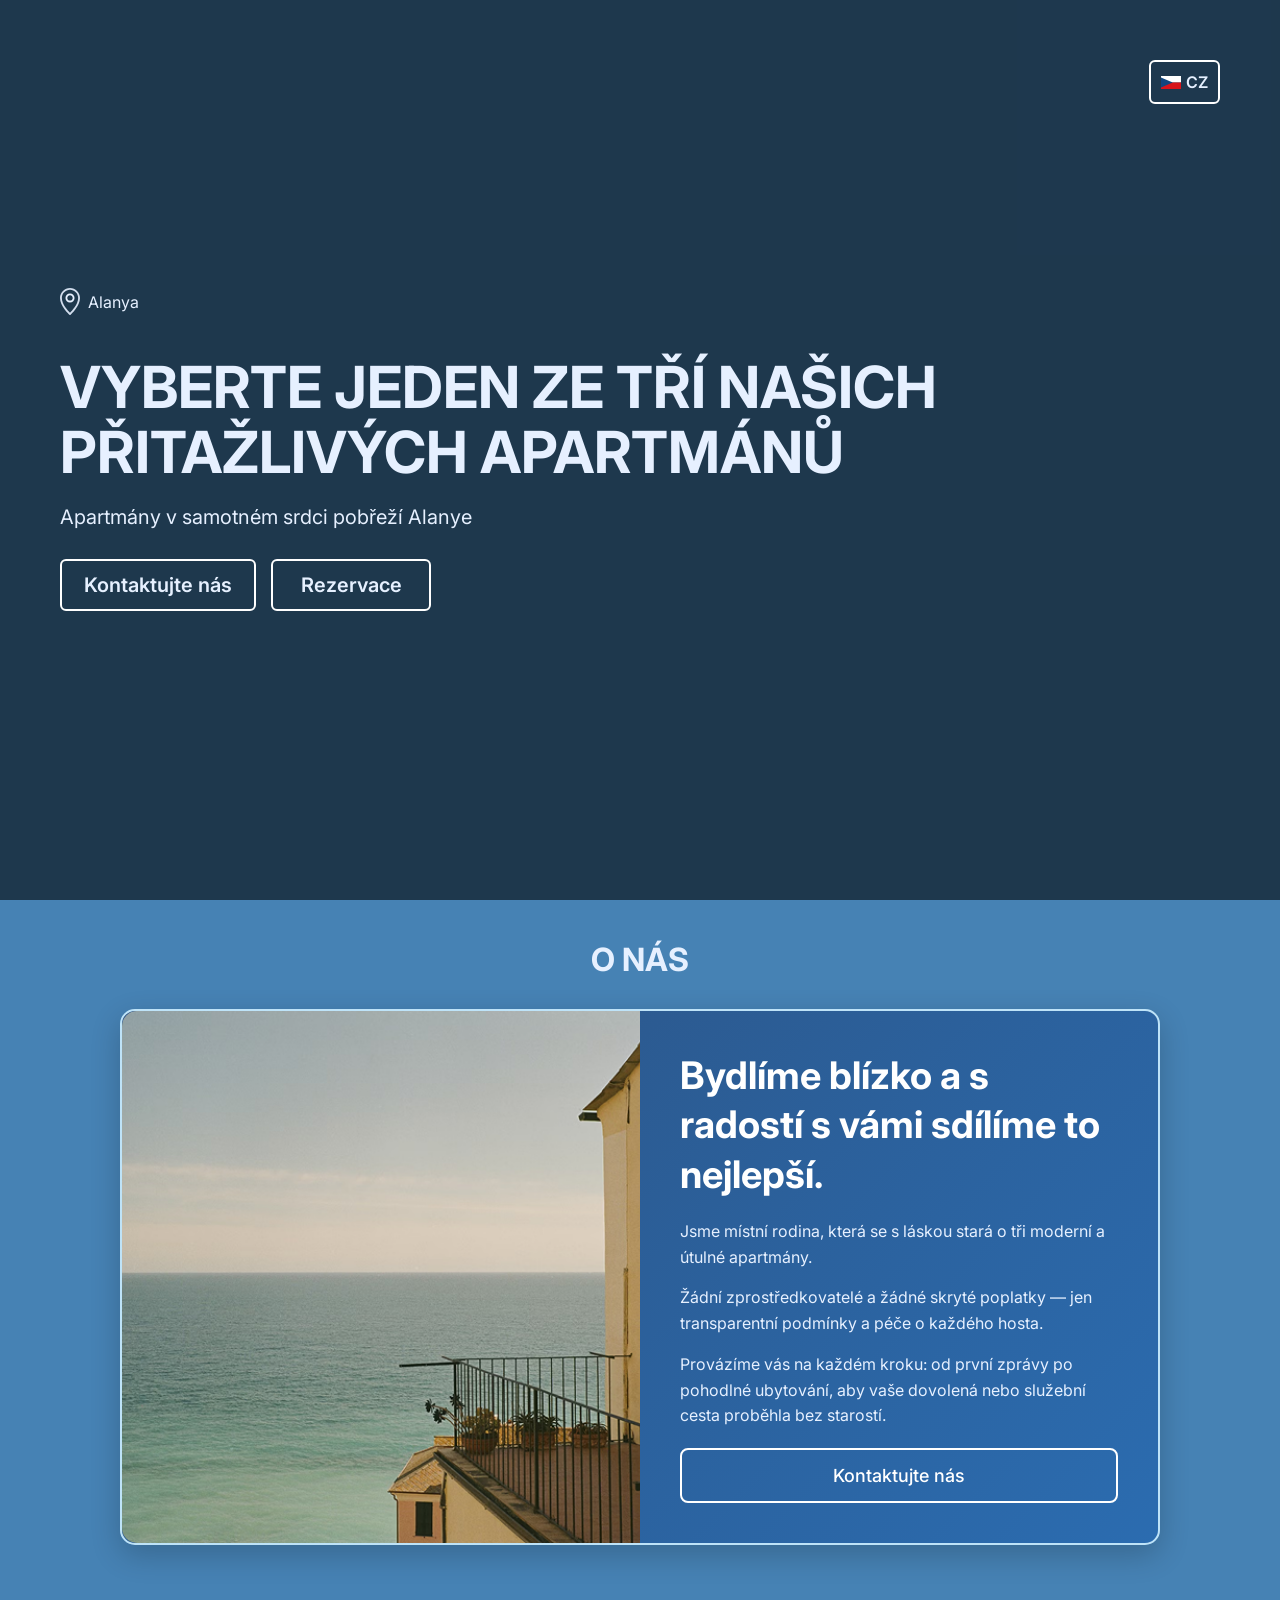
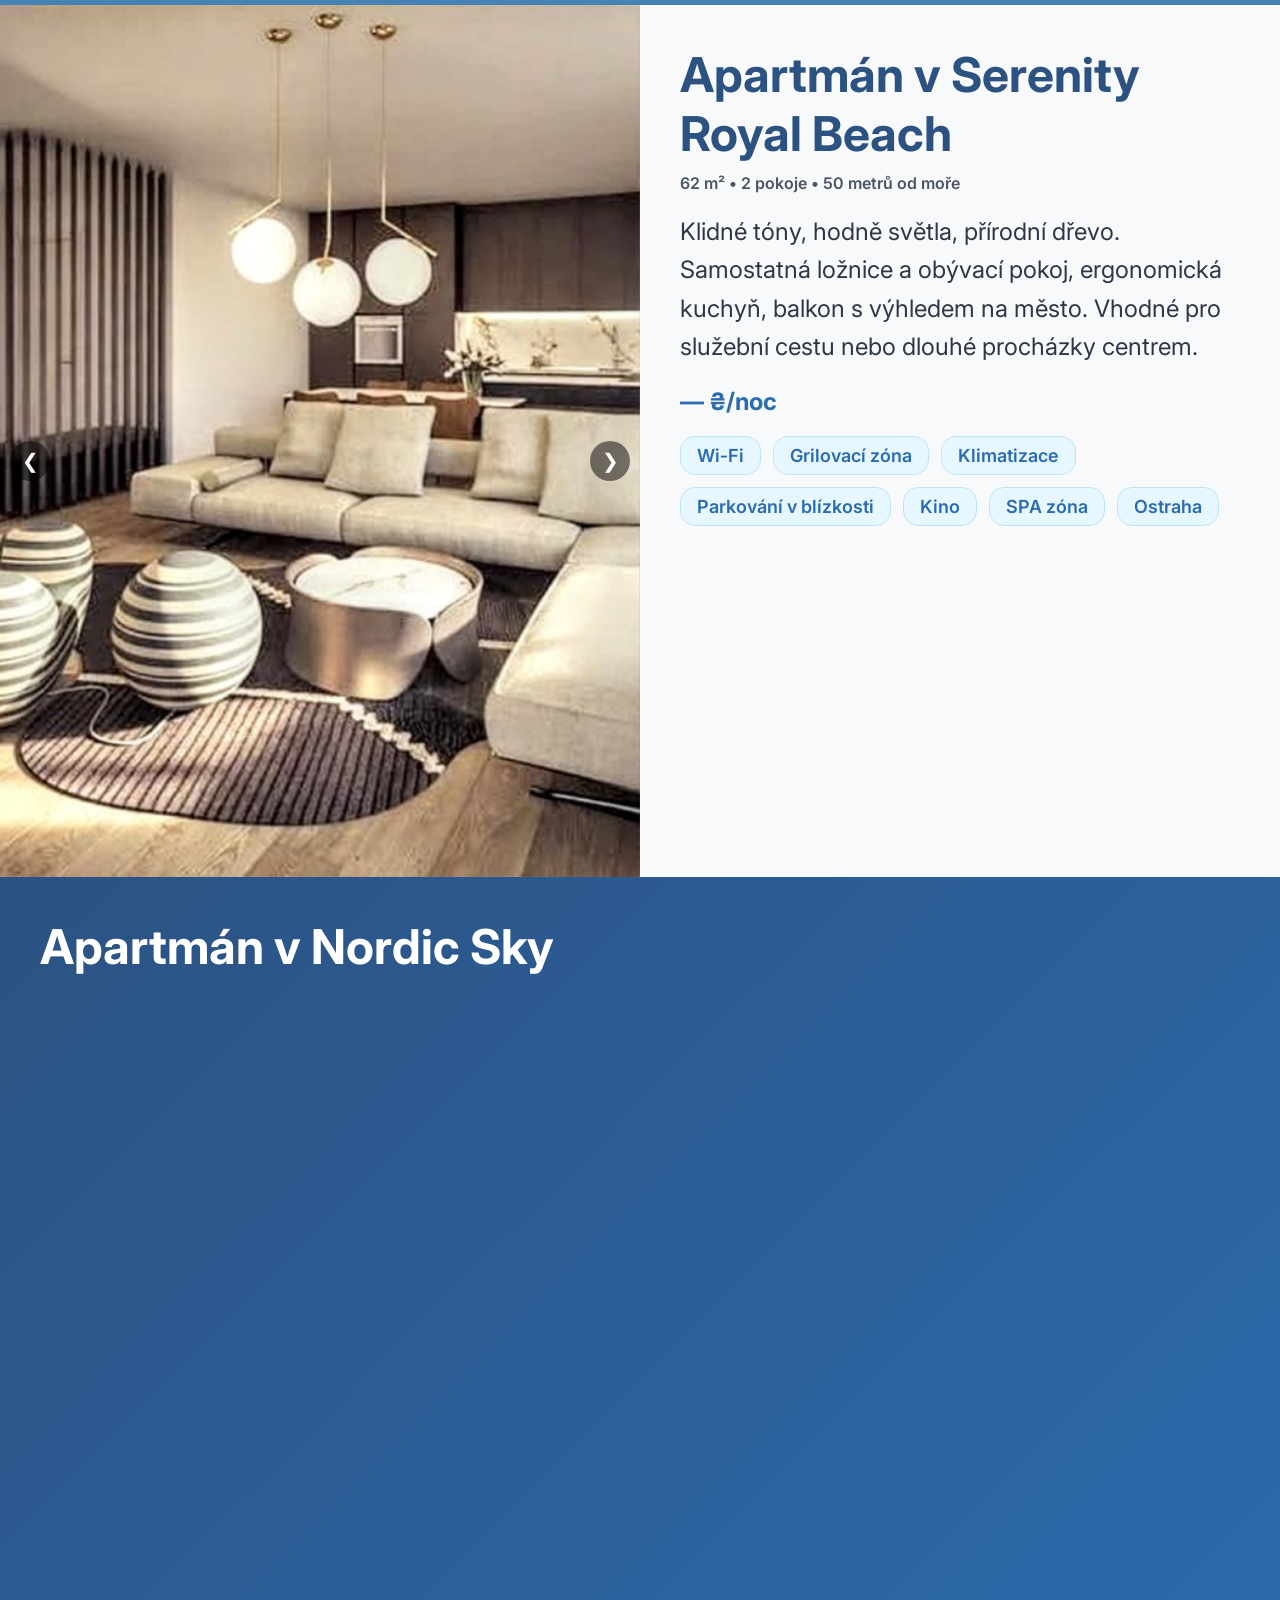
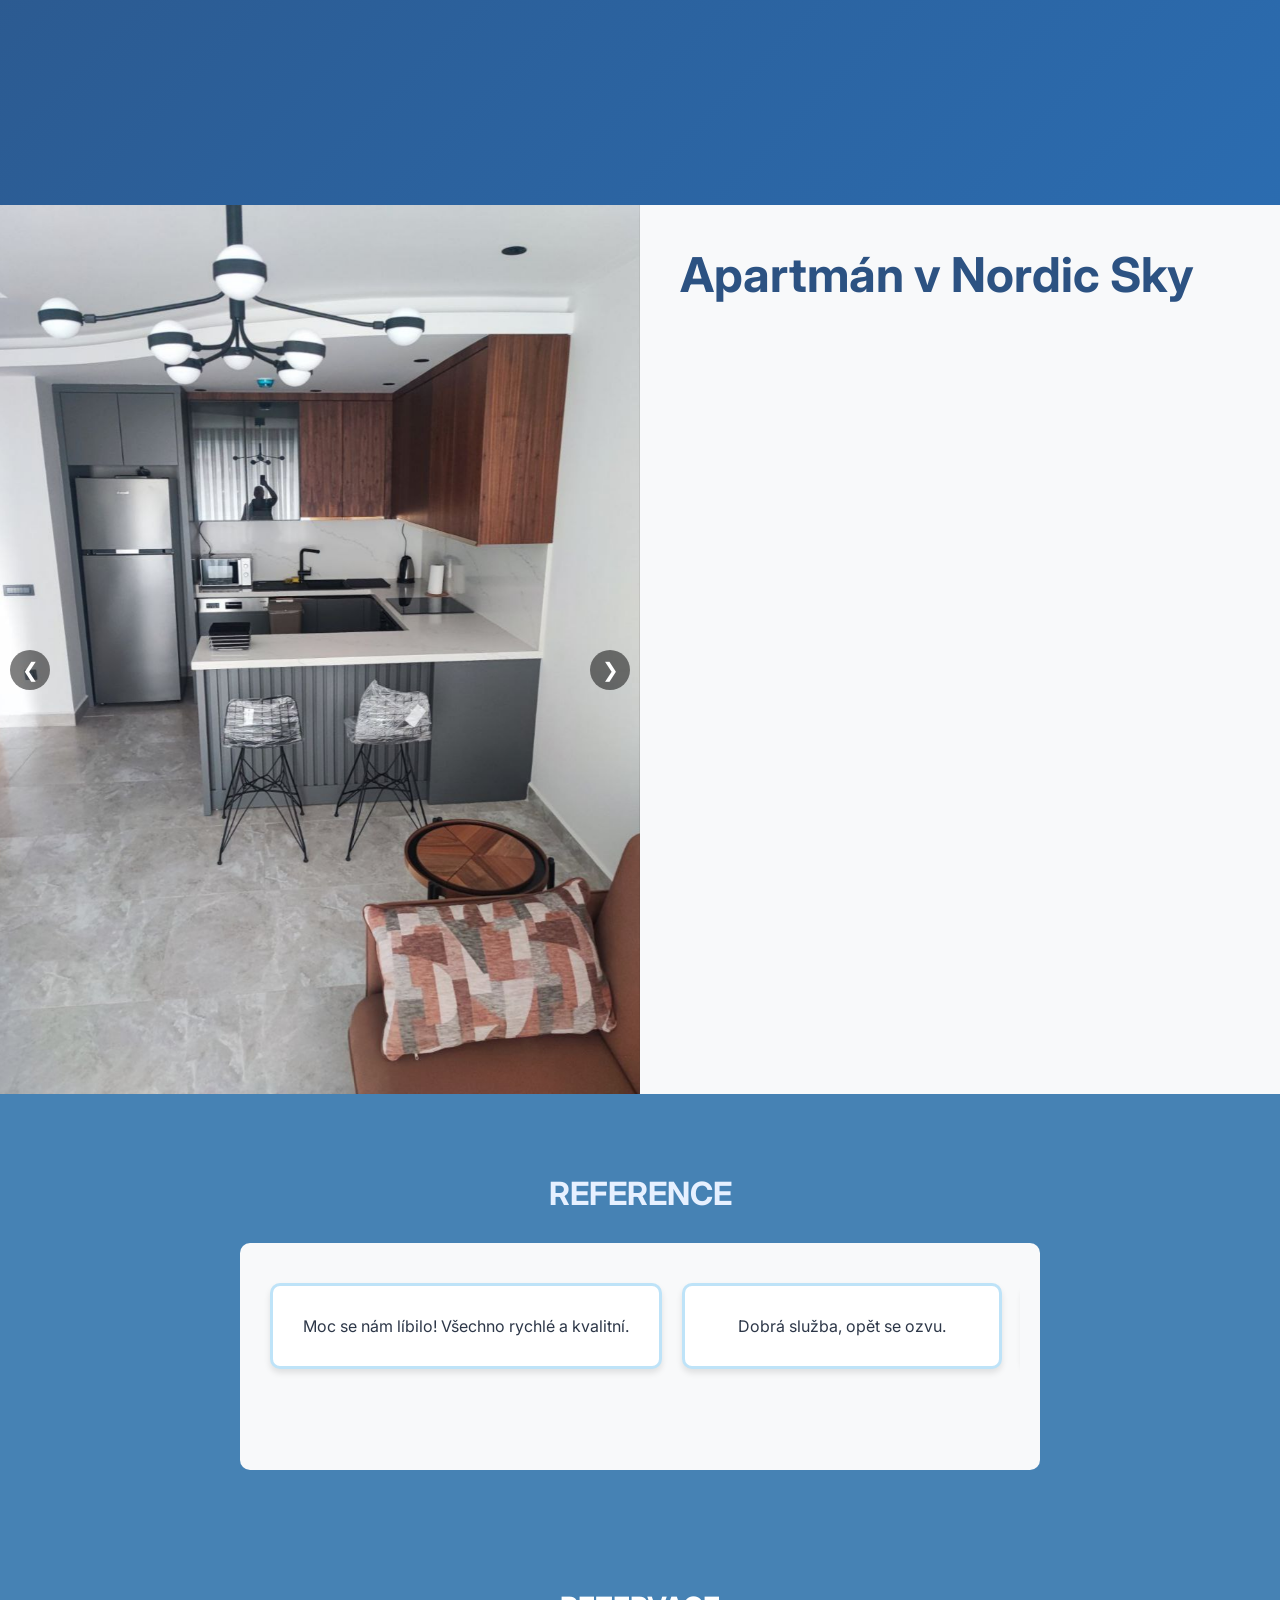
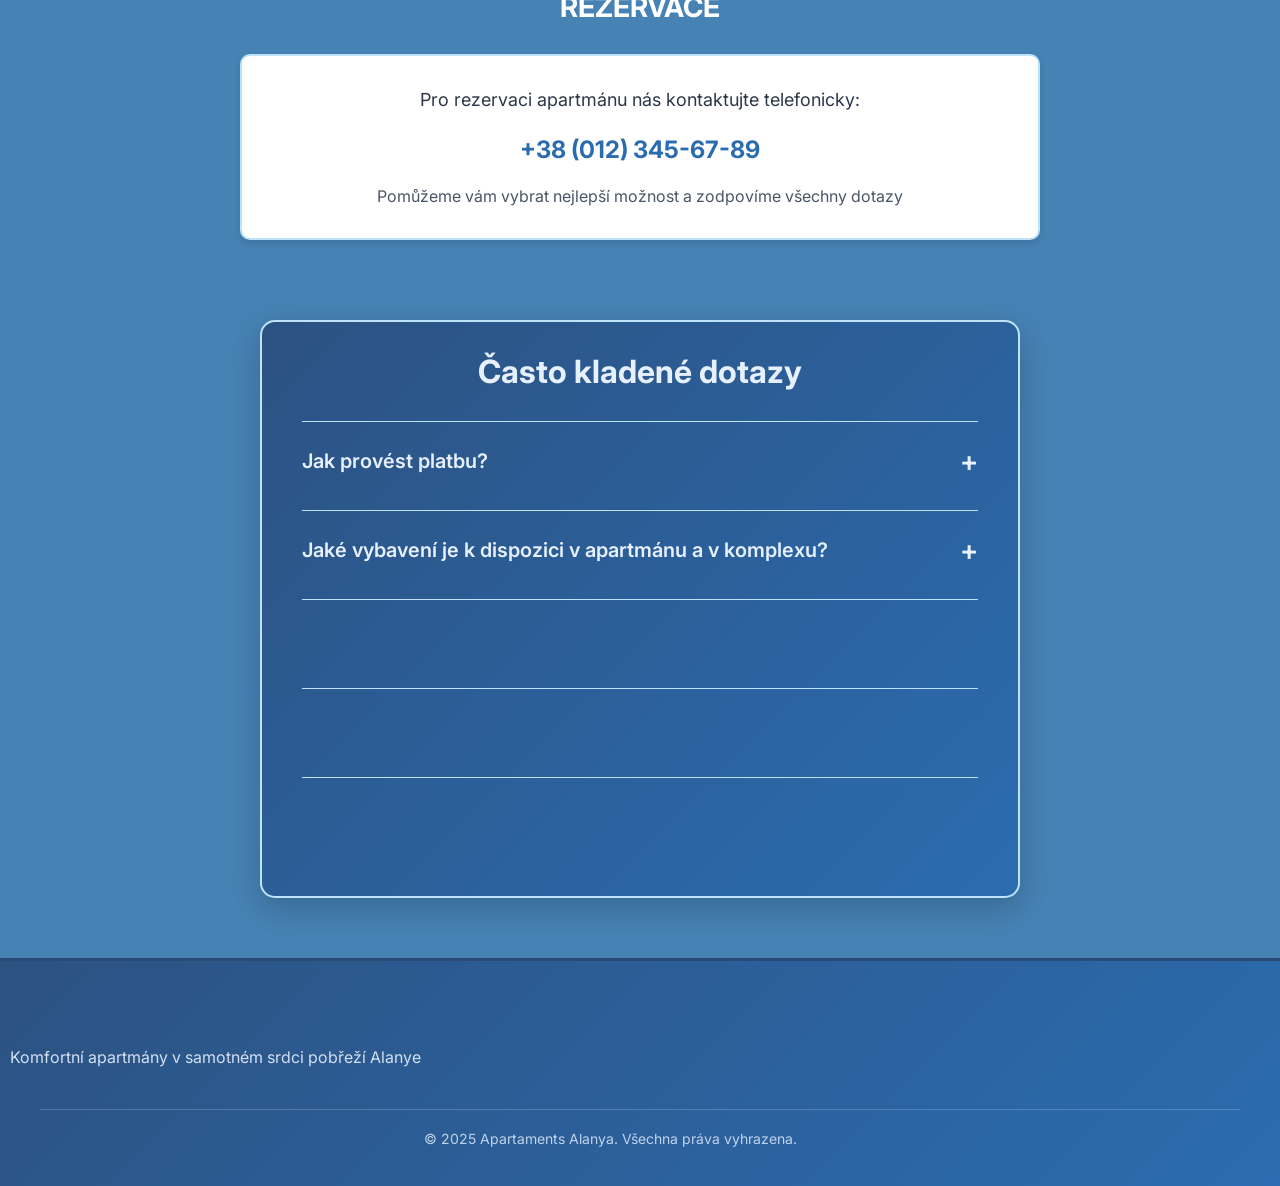
==== commit 4cb34725: "Add files via upload" ====
--- a/indexCZ.html
+++ b/indexCZ.html
@@ -1,651 +1,651 @@
-<!DOCTYPE html>
-<html lang="cs">
-
-<head>
-  <meta charset="UTF-8">
-  <meta name="viewport" content="width=device-width, initial-scale=1.0">
-  <meta name="description" content="Pronájem komfortních apartmánů v srdci Alanye.">
-  <link rel="stylesheet" href="style.css">
-  <title>Apartaments Alanya</title>
-  <link rel="preconnect" href="https://fonts.googleapis.com">
-  <link rel="preconnect" href="https://fonts.gstatic.com" crossorigin>
-  <link
-    href="https://fonts.googleapis.com/css2?family=Inter:ital,opsz,wght@0,14..32,100..900;1,14..32,100..900&family=Noto+Serif:ital,wght@0,100..900;1,100..900&display=swap"
-    rel="stylesheet">
-
-  <link rel="stylesheet" href="./animations.css">
-
-
-  <!-- ===== Animace (vložené, lze přesunout do animations.css) ===== -->
-  <style>
-    /* ----------------------------
-       Obecné: vstupy animací ze stran
-       ---------------------------- */
-    .animate-side {
-      opacity: 0;
-      transition: transform 400ms cubic-bezier(.2,.9,.3,1), opacity 600ms ease;
-      will-change: transform, opacity;
-    }
-
-    /* startovní pozice (nastaví se dynamicky třídami) */
-    .animate-side.from-right { transform: translateX(50px); }
-    .animate-side.from-left { transform: translateX(-50px); }
-
-    /* visible */
-    .animate-side.visible {
-      opacity: 1;
-      transform: translateX(0);
-    }
-
-    /* Dětské elementy — také vstupují z boku (nastavuje se data-direction) */
-    .animate-child {
-      opacity: 0;
-      transition: transform 480ms cubic-bezier(.2,.9,.3,1), opacity 480ms ease;
-      will-change: transform, opacity;
-    }
-
-    .animate-child[data-direction="right"] { transform: translateX(30px); }
-    .animate-child[data-direction="left"] { transform: translateX(-30px); }
-
-    .animate-child.visible {
-      opacity: 1;
-      transform: translateX(0);
-    }
-
-    /* rychlejší/pomalejší modifikátory */
-    .animate-fast { transition-duration: 480ms !important; }
-    .animate-slow { transition-duration: 900ms !important; }
-
-    /* reduced motion */
-    @media (prefers-reduced-motion: reduce) {
-      .animate-side, .animate-child {
-        transition: none !important;
-        transform: none !important;
-        opacity: 1 !important;
-      }
-    }
-
-    /* Styly pro sekci rezervace */
-    .quick-booking {
-      padding: 40px 20px;
-      display: flex;
-      justify-content: center;
-      border-radius: 10px;
-      margin: 40px 20px;
-
-    }
-
-    .qb-container {
-      width: 100%;
-      max-width: 800px;
-      text-align: center;
-      
-    }
-
-    .qb-container h2 {
-      color: #ffffff;
-      font-size: 28px;
-      font-weight: 700;
-      margin-bottom: 30px;
-    }
-
-    .booking-contact {
-      background: #ffffff;
-      border-radius: 10px;
-      padding: 30px 20px;
-      border: 2px solid #bee3f8;
-      box-shadow: 0 4px 6px rgba(0, 0, 0, 0.1);
-    }
-
-    .booking-text {
-      color: #2d3748;
-      font-size: 18px;
-      font-weight: 400;
-      margin-bottom: 20px;
-      line-height: 1.6;
-    }
-
-    .booking-phone {
-      color: #2b6cb0;
-      font-size: 24px;
-      font-weight: 700;
-      text-decoration: none;
-      display: block;
-      margin-bottom: 20px;
-      transition: color 0.3s ease;
-    }
-
-    .booking-phone:hover {
-      color: #2c5282;
-    }
-
-    .booking-note {
-      color: #4a5568;
-      font-size: 16px;
-      font-weight: 400;
-      line-height: 1.5;
-    }
-
-    /* Responzivita pro sekci rezervace */
-    @media (max-width: 768px) {
-      .quick-booking {
-        margin: 20px 10px;
-        padding: 20px 10px;
-      }
-
-      .qb-container h2 {
-        font-size: 24px;
-      }
-
-      .booking-text {
-        font-size: 16px;
-      }
-
-      .booking-phone {
-        font-size: 20px;
-      }
-
-      .booking-note {
-        font-size: 14px;
-      }
-    }
-  </style>
-</head>
-
-<body>
-
-    <script>
-        // Typewriter effect
-function initTypewriter() {
-  const words = ["PŘITAŽLIVÝCH", "MODERNÍCH", "POHODLNÝCH", "STYLOVÝCH", "PRAKTICKÝCH", "PROSTORNÝCH", "ELEGANTNÍCH"];
-  const wordSpan = document.querySelector(".word");
-
-  let wordIndex = 0;
-  let charIndex = 0;
-  let deleting = false;
-  let delay = 100;
-
-  function type() {
-    const currentWord = words[wordIndex];
-
-    if (!deleting) {
-      wordSpan.textContent = currentWord.slice(0, charIndex + 1);
-      charIndex++;
-
-      if (charIndex === currentWord.length) {
-        deleting = true;
-        setTimeout(type, 1000);
-        return;
-      }
-    } else {
-      wordSpan.textContent = currentWord.slice(0, charIndex - 1);
-      charIndex--;
-
-      if (charIndex === 0) {
-        deleting = false;
-        wordIndex = (wordIndex + 1) % words.length;
-      }
-    }
-
-    setTimeout(type, deleting ? 50 : delay);
-  }
-
-  type();
-}
-    </script>
-
-  <!-- ====== HEADER ====== -->
-  <header class="header" id="hero" data-animate>
-    <!-- video pozadí: vložte svůj soubor -->
-    <video class="background-video" autoplay muted loop playsinline>
-      <source src="./img/headerBG.mp4" type="video/mp4">
-      <!-- fallback: uživatelům bez videa se zobrazí obrázek (JS přidá třídu) -->
-    </video>
-
-    <!-- ztmavení -->
-    <div class="overlay" aria-hidden="true"></div>
-
-    <!-- fallback obrázek (pokud potřeba) -->
-    <div class="video-fallback" aria-hidden="true"></div>
-
-    <!-- Obsah nad videem -->
-    <div class="headerLang">
-      <div class="selectedLang">
-        <img src="./img/cz.svg" alt="Vlajka">
-        <p>CZ</p>
-      </div>
-      <ul class="langDropdown">
-        <li>
-          <a href="./index.html">
-            <img src="./img/gb.svg" alt="English flag">
-            <p>EN</p>
-          </a>
-        </li>
-        <li>
-          <a href="./indexUA.html">
-            <img src="./img/ua.svg" alt="Ukrajinská vlajka">
-            <p>UA</p>
-          </a>
-        </li>
-        <li>
-          <a href="./indexTR.html">
-          <img src="./img/tr.svg" alt="Turecká vlajka">
-          <p>TR</p>
-          </a>
-        </li>
-          <li>
-            <a href="">
-              <img src="./img/cz.svg" alt="Česká vlajka">
-              <p>CZ</p>
-            </a>
-        </li>
-          <li>
-            <a href="./indexRU.html">
-              <img src="./img/ru.svg" alt="Ruská vlajka">
-              <p>RU</p>
-            </a>
-        </li>
-      </ul>
-    </div>
-    <div class="header-content" data-animate>
-
-      <ul class="location" aria-hidden="false">
-        <li><img src="./img/location.svg" alt="Poloha"></li>
-        <li>
-          <p>Alanya</p>
-        </li>
-      </ul>
-
-      <h1 class="headerMainText">
-        VYBERTE JEDEN ZE TŘÍ NAŠICH <br>
-        <span class="word" aria-live="polite"></span> APARTMÁNŮ
-      </h1>
-
-      <h2 class="headerSubText">Apartmány v samotném srdci pobřeží Alanye</h2>
-
-      <div class="headerButtons">
-        <!-- aktualizováno: volání scrollToSection -->
-        <button class="btn" onclick="scrollToSection('contact-callback')">Kontaktujte nás</button>
-        <button class="btn" onclick="scrollToSection('quick-booking')">Rezervace</button>
-      </div>
-    </div>
-  </header>
-
-  <!-- ====== ABOUT ====== -->
-  <section class="about" data-animate>
-    <h2 class="aboutText">
-      O NÁS
-    </h2>
-    <div class="aboutContent">
-      <img class="aboutIMG" src="./img/aboutApartament.png" alt="">
-      <div class="aboutDiscrubtionContent">
-        <h2 class="aboutSubText">
-          Bydlíme blízko a s radostí
-          s vámi sdílíme to nejlepší.
-        </h2>
-        <ul class="aboutDiscrubtionList">
-          <p class="aboutDiscrubtion">Jsme místní rodina, která se s láskou stará o tři moderní a útulné apartmány.</p>
-          <p class="aboutDiscrubtion">
-            Žádní zprostředkovatelé a žádné skryté poplatky — jen transparentní podmínky a péče o každého hosta.
-          </p>
-          <p class="aboutDiscrubtion">
-            Provázíme vás na každém kroku: od první zprávy po pohodlné ubytování, aby vaše dovolená nebo služební cesta proběhla bez starostí.
-          </p>
-        </ul>
-        <!-- aktualizováno: vede do kontaktní sekce -->
-        <button class="aboutButton" onclick="scrollToSection('contact-callback')">
-          Kontaktujte nás
-        </button>
-      </div>
-    </div>
-  </section>
-
-  <!-- ====== APARTMENT (1) ====== -->
-  <section class="apartament" data-animate>
-    <div class="apartamentSlider">
-      <button class="sliderBtn prev">&#10094;</button>
-      <div class="slides">
-        <img class="apartamentIMG active" src="./img/apartament.png" alt="">
-        <img class="apartamentIMG" src="./img/aboutApartament.png" alt="">
-        <img class="apartamentIMG" src="./img/apartament.png" alt="">
-      </div>
-      <button class="sliderBtn next">&#10095;</button>
-    </div>
-
-    <div class="apartamentContent">
-      <h2 class="apartamentText">Apartmán v Serenity Royal Beach</h2>
-      <p class="apartamentSubText">62 m² • 2 pokoje • 50 metrů od moře</p>
-      <p class="apartamentTex">
-        Klidné tóny, hodně světla, přírodní dřevo. Samostatná ložnice a
-        obývací pokoj, ergonomická kuchyň, balkon s výhledem na město. Vhodné pro
-        služební cestu nebo dlouhé procházky centrem.
-      </p>
-      <h2 class="apartamentPrice" data-apartment="1"><span>—</span> ₴/noc</h2>
-      <ul class="apartamentAdvantages">
-        <li class="apartamentAdvantagesItem">Wi‑Fi</li>
-        <li class="apartamentAdvantagesItem">Grilovací zóna</li>
-        <li class="apartamentAdvantagesItem">Klimatizace</li>
-        <li class="apartamentAdvantagesItem">Parkování v blízkosti</li>
-        <li class="apartamentAdvantagesItem">Kino</li>
-                <li class="apartamentAdvantagesItem">SPA zóna</li>
-                        <li class="apartamentAdvantagesItem">Ostraha</li>
-                        <li class="apartamentAdvantagesItem">Posilovna</li>
-                        <li class="apartamentAdvantagesItem">Pracovna</li>
-      </ul>
-      <div class="map">MAP</div>
-      <!-- aktualizováno: vede k rezervaci -->
-      <button class="apartamentButton" onclick="scrollToSection('quick-booking')">Rezervovat</button>
-    </div>
-  </section>
-
-  <!-- ====== APARTMENT (mobile/variants preserved) ====== -->
-  <section class="apartament1" data-animate>
-    <div class="apartamentSlider slidesPHONE">
-      <div class="slides">
-        <img class="apartamentIMG active" src="./img/apartament2_2.jpg" alt="">
-        <img class="apartamentIMG" src="./img/apartament2_3.jpg" alt="">
-        <img class="apartamentIMG" src="./img/apartament2_4.jpg" alt="">
-        <img class="apartamentIMG" src="./img/apartament2_5.jpg" alt="">
-        <img class="apartamentIMG" src="./img/apartament2_6.jpg" alt="">
-        <img class="apartamentIMG" src="./img/apartament2_7.jpg" alt="">
-        <img class="apartamentIMG" src="./img/apartament2_8.jpg" alt="">
-        <img class="apartamentIMG" src="./img/apartament2_9.jpg" alt="">
-        <img class="apartamentIMG" src="./img/apartament2_10.jpg" alt="">
-        <img class="apartamentIMG" src="./img/apartament2_11.jpg" alt="">
-      </div>
-      <button class="sliderBtn prev">&#10094;</button>
-      <button class="sliderBtn next">&#10095;</button>
-    </div>
-    <div class="apartamentContent1">
-      <h2 class="apartamentText1">Apartmán v Nordic Sky</h2>
-      <p class="apartamentSubText1">62 m² • 3 pokoje • 350 metrů od moře</p>
-      <p class="apartamentTex1">Světle a prostorné apartmány s moderním interiérem a přírodními materiály. Tři pokoje včetně samostatné ložnice a obývacího pokoje, plně vybavená kuchyň, balkon s hezkým výhledem. Pouze 350 metrů k pláži, pohodlné parkování v blízkosti. Ideální pro rodinnou dovolenou nebo romantický výlet.</p>
-      <h2 class="apartamentPrice1" data-apartment="2"><span>—</span> ₴/noc</h2>
-      <ul class="apartamentAdvantages1">
-        <li class="apartamentAdvantagesItem1">Wi‑Fi</li>
-        <li class="apartamentAdvantagesItem1">Grilovací zóna</li>
-        <li class="apartamentAdvantagesItem1">Klimatizace</li>
-        <li class="apartamentAdvantagesItem1">Parkování v blízkosti</li>
-        <li class="apartamentAdvantagesItem1">Kino</li>
-                <li class="apartamentAdvantagesItem1">SPA zóna</li>
-                        <li class="apartamentAdvantagesItem1">Ostraha</li>
-                        <li class="apartamentAdvantagesItem1">Posilovna</li>
-                        <li class="apartamentAdvantagesItem1">Pracovna</li>
-      </ul>
-      <a href="https://maps.app.goo.gl/3CUWNciZda2v4NtN6" target="_blank" rel="noopener noreferrer">
-        <img class="map"src="./img/image.png" alt="">
-      </a>
-      <!-- aktualizováno: vede k rezervaci -->
-      <button class="apartamentButton1" onclick="scrollToSection('quick-booking')">Rezervovat</button>
-    </div>
-    <div class="apartamentSlider slidesDESKT">
-      <div class="slides">
-        <img class="apartamentIMG active" src="./img/apartament2_2.jpg" alt="">
-        <img class="apartamentIMG" src="./img/apartament2_3.jpg" alt="">
-        <img class="apartamentIMG" src="./img/apartament2_4.jpg" alt="">
-        <img class="apartamentIMG" src="./img/apartament2_5.jpg" alt="">
-        <img class="apartamentIMG" src="./img/apartament2_6.jpg" alt="">
-        <img class="apartamentIMG" src="./img/apartament2_7.jpg" alt="">
-        <img class="apartamentIMG" src="./img/apartament2_8.jpg" alt="">
-        <img class="apartamentIMG" src="./img/apartament2_9.jpg" alt="">
-        <img class="apartamentIMG" src="./img/apartament2_10.jpg" alt="">
-        <img class="apartamentIMG" src="./img/apartament2_11.jpg" alt="">
-      </div>
-      <button class="sliderBtn prev">&#10094;</button>
-      <button class="sliderBtn next">&#10095;</button>
-    </div>
-  </section>
-
-  <!-- ====== APARTMENT (duplicate kept) ====== -->
-  <section class="apartament" data-animate>
-    <div class="apartamentSlider">
-      <button class="sliderBtn prev">&#10094;</button>
-      <div class="slides">
-
-        <img class="apartamentIMG active" src="./img/apartament3_1.png" alt="">
-        <img class="apartamentIMG" src="./img/apartament3_2.png" alt="">
-        <img class="apartamentIMG" src="./img/apartament3_3.png" alt="">
-        <img class="apartamentIMG" src="./img/apartament3_4.png" alt="">
-        <img class="apartamentIMG" src="./img/apartament3_5.png" alt="">
-        <img class="apartamentIMG" src="./img/apartament3_6.png" alt="">
-                <img class="apartamentIMG" src="./img/apartament3_7.png" alt="">
-      </div>
-      <button class="sliderBtn next">&#10095;</button>
-    </div>
-
-    <div class="apartamentContent">
-      <h2 class="apartamentText">Apartmán v Nordic Sky</h2>
-      <p class="apartamentSubText">62 m² • 2 pokoje • 350 metrů od moře</p>
-      <p class="apartamentTex">
-Světelné a útulné apartmány s moderním designem a přírodními materiály. Prostorná ložnice a obývací pokoj, plně vybavená kuchyň, balkon s výhledem na moře. Komplekt nabízí grilovací zónu, kino, SPA a posilovnu. Ideální pro pohodlnou dovolenou nebo produktivní práci.
-      </p>
-      <h2 class="apartamentPrice" data-apartment="3"><span>—</span> ₴/noc</h2>
-      <ul class="apartamentAdvantages">
-        <li class="apartamentAdvantagesItem">Wi‑Fi</li>
-        <li class="apartamentAdvantagesItem">Grilovací zóna</li>
-        <li class="apartamentAdvantagesItem">Klimatizace</li>
-        <li class="apartamentAdvantagesItem">Parkování v blízkosti</li>
-        <li class="apartamentAdvantagesItem">Kino</li>
-                <li class="apartamentAdvantagesItem">SPA zóna</li>
-                        <li class="apartamentAdvantagesItem">Ostraha</li>
-                        <li class="apartamentAdvantagesItem">Posilovna</li>
-                        <li class="apartamentAdvantagesItem">Pracovna</li>
-      </ul>
-      <a href="https://maps.app.goo.gl/3CUWNciZda2v4NtN6" target="_blank" rel="noopener noreferrer">
-        <img class="map"src="./img/image.png" alt="">
-      </a>
-      <!-- aktualizováno: vede k rezervaci -->
-      <button class="apartamentButton" onclick="scrollToSection('quick-booking')">Rezervovat</button>
-    </div>
-  </section>
-
-  <!-- ====== REVIEWS ====== -->
-  <section class="reviews" data-animate>
-    <h2 class="reviewsText">REFERENCE</h2>
-    <div class="reviewsContent">
-      <div class="reviewsWrapper">
-        <ul class="reviewsList">
-          <li class="reviewsItem">Moc se nám líbilo! Všechno rychlé a kvalitní.</li>
-          <li class="reviewsItem">Dobrá služba, opět se ozvu.</li>
-          <li class="reviewsItem">Vše super! Doporučuji všem.</li>
-          <li class="reviewsItem">Služby na vysoké úrovni!</li>
-          <li class="reviewsItem">Ceny příjemně překvapily, doporučuji!</li>
-          <li class="reviewsItem">Neprvní použití, vše skvělé!</li>
-        </ul>
-      </div>
-      <div class="reviewsButtons">
-        <button id="prevBtn">ZPĚT</button>
-        <button id="nextBtn">VPŘED</button>
-      </div>
-    </div>
-  </section>
-
-  <!-- ====== CONTACT FOR BOOKING ====== -->
-  <section id="quick-booking" class="quick-booking" aria-labelledby="qb-title" data-animate>
-    <div class="qb-container">
-      <h2 id="qb-title">REZERVACE</h2>
-
-      <div class="booking-contact">
-        <p class="booking-text">Pro rezervaci apartmánu nás kontaktujte telefonicky:</p>
-        <a href="tel:+380123456789" class="booking-phone">+38 (012) 345-67-89</a>
-        <p class="booking-note">Pomůžeme vám vybrat nejlepší možnost a zodpovíme všechny dotazy</p>
-      </div>
-
-    </div>
-  </section>
-
-  <!-- ====== FAQ ====== -->
-  <section id="faq" class="faq" aria-labelledby="faq-title" data-animate>
-    <div class="faq-wrap">
-      <h2 id="faq-title" class="faq-title">Často kladené dotazy</h2>
-      <div class="faq-item">
-        <button class="faq-question" aria-expanded="false" aria-controls="faq1-answer" id="faq1">
-          Jak provést platbu? <span class="faq-toggle">+</span>
-        </button>
-        <div class="faq-answer" id="faq1-answer" role="region" aria-labelledby="faq1" >
-          Po potvrzení rezervace vám poskytneme několik pohodlných možností platby. Možná je také platba v hotovosti našemu zástupci při ubytování. V každém případě je požadován vratný depozit 500 €, který je při odjezdu plně navrácen.
-        </div>
-      </div>
-      <div class="faq-item">
-        <button class="faq-question" aria-expanded="false" aria-controls="faq2-answer" id="faq2">
-          Jaké vybavení je k dispozici v apartmánu a v komplexu? <span class="faq-toggle">+</span>
-        </button>
-        <div class="faq-answer" id="faq2-answer" role="region" aria-labelledby="faq2" >
-          Každý apartmán je plně vybaven vším potřebným pro pohodlné bydlení: televize, lednice, žehlička, myčka, pračka, kompletní souprava nádobí, klimatizace v každém pokoji a podlahové vytápění v koupelnách (v apartmánu č.1 — podlahové vytápění po celé ploše). Na území komplexu je dostupný společný internet. Pro váš odpočinek jsou připraveny krytý a venkovní bazén, sauna, hammam, římské lázně, kino a fitness.
-        </div>
-      </div>
-      <div class="faq-item">
-        <button class="faq-question" aria-expanded="false" aria-controls="faq3-answer" id="faq3">
-          Lze využívat infrastrukturu komplexu? <span class="faq-toggle">+</span>
-        </button>
-        <div class="faq-answer" id="faq3-answer" role="region" aria-labelledby="faq3">
-          Ano, všechny objekty infrastruktury v areálu komplexu jsou k dispozici obyvatelům. Pravidla užívání jsou umístěna na informační tabuli u vstupu do bloku B, kde se nacházejí apartmány.
-<br>
-<br>
-V bloku A se nachází stolní tenis a PlayStation.
-<br>
-<br>
-V bloku C jsou sauny a relaxační zóna.
-<br>
-<br>
-Na otevřeném prostranství komplexu je kurt, grilovací zóna a bazén s tobogány.
-        </div>
-      </div>
-      <div class="faq-item">
-        <button class="faq-question" aria-expanded="false" aria-controls="faq4-answer" id="faq4">
-          Je poblíž apartmánů parkování? <span class="faq-toggle">+</span>
-        </button>
-        <div class="faq-answer" id="faq4-answer" role="region" aria-labelledby="faq4">
-          Ano, poblíž apartmánů je parkoviště pro hosty.
-        </div>
-      </div>
-            <div class="faq-item">
-        <button class="faq-question" aria-expanded="false" aria-controls="faq5-answer" id="faq5">
-          Co je v okolí kromě moře? <span class="faq-toggle">+</span>
-        </button>
-        <div class="faq-answer" id="faq5-answer" role="region" aria-labelledby="faq5">
-          Nedaleko komplexu protéká řeka Dim-Çay s malebnou promenádou. V docházkové vzdálenosti jsou restaurace, obchody a turistická centra. V blízkosti také fungují trhy v pondělí a čtvrtek. Od pláže do centra vede moderní 4 km dlouhá promenáda, po které je příjemné se projít pěšky nebo jet autobusem.
-        </div>
-      </div>
-    </div>
-  </section>
-
-  <!-- ====== FOOTER ====== -->
-  <footer class="footer" data-animate>
-    <div class="footer-container">
-      <div class="footer-content">
-        <div class="footer-section">
-          <h3>Apartaments Alanya</h3>
-          <p>Komfortní apartmány v samotném srdci pobřeží Alanye</p>
-        </div>
-      </div>
-
-      <div class="footer-bottom">
-        <p>&copy; 2025 Apartaments Alanya. Všechna práva vyhrazena.</p>
-      </div>
-    </div>
-  </footer>
-
-  <!-- ====== Animace JS (IntersectionObserver + střídaní pravo/levý + kratší zpoždění) ====== -->
-  <script>
-    (function () {
-      const elements = Array.from(document.querySelectorAll('[data-animate]'));
-      if (!elements.length) return;
-
-      const observerOptions = {
-        root: null,
-        rootMargin: '0px 0px -10% 0px',
-        threshold: 0.06
-      };
-
-      // Základní zpoždění mezi sekcemi (menší => rychlejší kaskáda)
-      const baseDelay = 30; // ms
-
-      const io = new IntersectionObserver((entries, obs) => {
-        entries.forEach(entry => {
-          if (!entry.isIntersecting) return;
-          const el = entry.target;
-          const idx = elements.indexOf(el);
-          // střídání: sudé indexy (0,2,4...) zprava, liché zleva
-          const direction = (idx % 2 === 0) ? 'right' : 'left';
-
-          // Přidáme startovní třídu pro pozici
-          el.classList.add('animate-side', `from-${direction}`);
-
-          // Přidáme data-direction pro dětské elementy pro synchronizaci směru
-          const children = el.querySelectorAll('h1,h2,h3,p,img,button,li,select,input,textarea,.slides,.apartamentContent > * , .qb-container > * , .contact-card > *');
-          children.forEach(child => {
-            child.classList.add('animate-child');
-            child.setAttribute('data-direction', direction);
-          });
-
-          // viditelnost sekce s malým zpožděním podle indexu
-          const delay = idx * baseDelay;
-          setTimeout(() => {
-            el.classList.add('visible');
-          }, delay);
-
-          // kaskáda pro děti (kratší intervaly)
-          children.forEach((child, cIdx) => {
-            const childDelay = delay + 60 + (cIdx * 45);
-            setTimeout(() => {
-              child.classList.add('visible');
-            }, childDelay);
-          });
-
-          obs.unobserve(el);
-        });
-      }, observerOptions);
-
-      elements.forEach((el, i) => {
-        const dir = (i % 2 === 0) ? 'right' : 'left';
-        if (!el.classList.contains('animate-side')) {
-          el.classList.add('animate-side', `from-${dir}`);
-        }
-        io.observe(el);
-      });
-
-      window.addEventListener('load', () => {
-        elements.forEach((el, idx) => {
-          const rect = el.getBoundingClientRect();
-          if (rect.top < window.innerHeight - 100) {
-            const dir = (idx % 2 === 0) ? 'right' : 'left';
-            el.classList.add('animate-side', `from-${dir}`);
-            const children = el.querySelectorAll('h1,h2,h3,p,img,button,li,select,input,textarea,.slides,.apartamentContent > * , .qb-container > * , .contact-card > *');
-            children.forEach(child => {
-              child.classList.add('animate-child');
-              child.setAttribute('data-direction', dir);
-            });
-            const delay = idx * baseDelay;
-            setTimeout(() => el.classList.add('visible'), delay);
-            children.forEach((child, cIdx) => {
-              setTimeout(() => child.classList.add('visible'), delay + 60 + (cIdx * 45));
-            });
-          }
-        });
-      });
-    })();
-  </script>
-
-  <!-- Jednoduchý pomocný skript pro plynulé skrolování do sekcí -->
-  <script>
-    function scrollToSection(id) {
-      try {
-        const el = document.getElementById(id);
-        if (el) {
-          el.scrollIntoView({ behavior: 'smooth', block: 'start' });
-        } else {
-          // pokud sekce není nalezena — fallback změnou location (funguje jako #anchor)
-          location.href = '#' + id;
-        }
-      } catch (e) {
-        location.href = '#' + id;
-      }
-    }
-  </script>
-
-  <!-- Zachováváme připojení k vašemu externímu script.js -->
-  <script src="./script.js"></script>
-</body>
-
-</html>
+<!DOCTYPE html>
+<html lang="cs">
+
+<head>
+  <meta charset="UTF-8">
+  <meta name="viewport" content="width=device-width, initial-scale=1.0">
+  <meta name="description" content="Pronájem komfortních apartmánů v srdci Alanye.">
+  <link rel="stylesheet" href="style.css">
+  <title>Apartaments Alanya</title>
+  <link rel="preconnect" href="https://fonts.googleapis.com">
+  <link rel="preconnect" href="https://fonts.gstatic.com" crossorigin>
+  <link
+    href="https://fonts.googleapis.com/css2?family=Inter:ital,opsz,wght@0,14..32,100..900;1,14..32,100..900&family=Noto+Serif:ital,wght@0,100..900;1,100..900&display=swap"
+    rel="stylesheet">
+
+  <link rel="stylesheet" href="./animations.css">
+
+
+  <!-- ===== Animace (vložené, lze přesunout do animations.css) ===== -->
+  <style>
+    /* ----------------------------
+       Obecné: vstupy animací ze stran
+       ---------------------------- */
+    .animate-side {
+      opacity: 0;
+      transition: transform 400ms cubic-bezier(.2,.9,.3,1), opacity 600ms ease;
+      will-change: transform, opacity;
+    }
+
+    /* startovní pozice (nastaví se dynamicky třídami) */
+    .animate-side.from-right { transform: translateX(50px); }
+    .animate-side.from-left { transform: translateX(-50px); }
+
+    /* visible */
+    .animate-side.visible {
+      opacity: 1;
+      transform: translateX(0);
+    }
+
+    /* Dětské elementy — také vstupují z boku (nastavuje se data-direction) */
+    .animate-child {
+      opacity: 0;
+      transition: transform 480ms cubic-bezier(.2,.9,.3,1), opacity 480ms ease;
+      will-change: transform, opacity;
+    }
+
+    .animate-child[data-direction="right"] { transform: translateX(30px); }
+    .animate-child[data-direction="left"] { transform: translateX(-30px); }
+
+    .animate-child.visible {
+      opacity: 1;
+      transform: translateX(0);
+    }
+
+    /* rychlejší/pomalejší modifikátory */
+    .animate-fast { transition-duration: 480ms !important; }
+    .animate-slow { transition-duration: 900ms !important; }
+
+    /* reduced motion */
+    @media (prefers-reduced-motion: reduce) {
+      .animate-side, .animate-child {
+        transition: none !important;
+        transform: none !important;
+        opacity: 1 !important;
+      }
+    }
+
+    /* Styly pro sekci rezervace */
+    .quick-booking {
+      padding: 40px 20px;
+      display: flex;
+      justify-content: center;
+      border-radius: 10px;
+      margin: 40px 20px;
+
+    }
+
+    .qb-container {
+      width: 100%;
+      max-width: 800px;
+      text-align: center;
+      
+    }
+
+    .qb-container h2 {
+      color: #ffffff;
+      font-size: 28px;
+      font-weight: 700;
+      margin-bottom: 30px;
+    }
+
+    .booking-contact {
+      background: #ffffff;
+      border-radius: 10px;
+      padding: 30px 20px;
+      border: 2px solid #bee3f8;
+      box-shadow: 0 4px 6px rgba(0, 0, 0, 0.1);
+    }
+
+    .booking-text {
+      color: #2d3748;
+      font-size: 18px;
+      font-weight: 400;
+      margin-bottom: 20px;
+      line-height: 1.6;
+    }
+
+    .booking-phone {
+      color: #2b6cb0;
+      font-size: 24px;
+      font-weight: 700;
+      text-decoration: none;
+      display: block;
+      margin-bottom: 20px;
+      transition: color 0.3s ease;
+    }
+
+    .booking-phone:hover {
+      color: #2c5282;
+    }
+
+    .booking-note {
+      color: #4a5568;
+      font-size: 16px;
+      font-weight: 400;
+      line-height: 1.5;
+    }
+
+    /* Responzivita pro sekci rezervace */
+    @media (max-width: 768px) {
+      .quick-booking {
+        margin: 20px 10px;
+        padding: 20px 10px;
+      }
+
+      .qb-container h2 {
+        font-size: 24px;
+      }
+
+      .booking-text {
+        font-size: 16px;
+      }
+
+      .booking-phone {
+        font-size: 20px;
+      }
+
+      .booking-note {
+        font-size: 14px;
+      }
+    }
+  </style>
+</head>
+
+<body>
+
+    <script>
+        // Typewriter effect
+function initTypewriter() {
+  const words = ["PŘITAŽLIVÝCH", "MODERNÍCH", "POHODLNÝCH", "STYLOVÝCH", "PRAKTICKÝCH", "PROSTORNÝCH", "ELEGANTNÍCH"];
+  const wordSpan = document.querySelector(".word");
+
+  let wordIndex = 0;
+  let charIndex = 0;
+  let deleting = false;
+  let delay = 100;
+
+  function type() {
+    const currentWord = words[wordIndex];
+
+    if (!deleting) {
+      wordSpan.textContent = currentWord.slice(0, charIndex + 1);
+      charIndex++;
+
+      if (charIndex === currentWord.length) {
+        deleting = true;
+        setTimeout(type, 1000);
+        return;
+      }
+    } else {
+      wordSpan.textContent = currentWord.slice(0, charIndex - 1);
+      charIndex--;
+
+      if (charIndex === 0) {
+        deleting = false;
+        wordIndex = (wordIndex + 1) % words.length;
+      }
+    }
+
+    setTimeout(type, deleting ? 50 : delay);
+  }
+
+  type();
+}
+    </script>
+
+  <!-- ====== HEADER ====== -->
+  <header class="header" id="hero" data-animate>
+    <!-- video pozadí: vložte svůj soubor -->
+    <video class="background-video" autoplay muted loop playsinline>
+      <source src="./img/headerBG.mp4" type="video/mp4">
+      <!-- fallback: uživatelům bez videa se zobrazí obrázek (JS přidá třídu) -->
+    </video>
+
+    <!-- ztmavení -->
+    <div class="overlay" aria-hidden="true"></div>
+
+    <!-- fallback obrázek (pokud potřeba) -->
+    <div class="video-fallback" aria-hidden="true"></div>
+
+    <!-- Obsah nad videem -->
+    <div class="headerLang">
+      <div class="selectedLang">
+        <img src="./img/cz.svg" alt="Vlajka">
+        <p>CZ</p>
+      </div>
+      <ul class="langDropdown">
+        <li>
+          <a href="./index.html">
+            <img src="./img/gb.svg" alt="English flag">
+            <p>EN</p>
+          </a>
+        </li>
+        <li>
+          <a href="./indexUA.html">
+            <img src="./img/ua.svg" alt="Ukrajinská vlajka">
+            <p>UA</p>
+          </a>
+        </li>
+        <li>
+          <a href="./indexTR.html">
+          <img src="./img/tr.svg" alt="Turecká vlajka">
+          <p>TR</p>
+          </a>
+        </li>
+          <li>
+            <a href="">
+              <img src="./img/cz.svg" alt="Česká vlajka">
+              <p>CZ</p>
+            </a>
+        </li>
+          <li>
+            <a href="./indexRU.html">
+              <img src="./img/ru.svg" alt="Ruská vlajka">
+              <p>RU</p>
+            </a>
+        </li>
+      </ul>
+    </div>
+    <div class="header-content" data-animate>
+
+      <ul class="location" aria-hidden="false">
+        <li><img src="./img/location.svg" alt="Poloha"></li>
+        <li>
+          <p>Alanya</p>
+        </li>
+      </ul>
+
+      <h1 class="headerMainText">
+        VYBERTE JEDEN ZE TŘÍ NAŠICH <br>
+        <span class="word" aria-live="polite"></span> APARTMÁNŮ
+      </h1>
+
+      <h2 class="headerSubText">Apartmány v samotném srdci pobřeží Alanye</h2>
+
+      <div class="headerButtons">
+        <!-- aktualizováno: volání scrollToSection -->
+        <button class="btn" onclick="scrollToSection('contact-callback')">Kontaktujte nás</button>
+        <button class="btn" onclick="scrollToSection('quick-booking')">Rezervace</button>
+      </div>
+    </div>
+  </header>
+
+  <!-- ====== ABOUT ====== -->
+  <section class="about" data-animate>
+    <h2 class="aboutText">
+      O NÁS
+    </h2>
+    <div class="aboutContent">
+      <img class="aboutIMG" src="./img/aboutApartament.png" alt="">
+      <div class="aboutDiscrubtionContent">
+        <h2 class="aboutSubText">
+          Bydlíme blízko a s radostí
+          s vámi sdílíme to nejlepší.
+        </h2>
+        <ul class="aboutDiscrubtionList">
+          <p class="aboutDiscrubtion">Jsme místní rodina, která se s láskou stará o tři moderní a útulné apartmány.</p>
+          <p class="aboutDiscrubtion">
+            Žádní zprostředkovatelé a žádné skryté poplatky — jen transparentní podmínky a péče o každého hosta.
+          </p>
+          <p class="aboutDiscrubtion">
+            Provázíme vás na každém kroku: od první zprávy po pohodlné ubytování, aby vaše dovolená nebo služební cesta proběhla bez starostí.
+          </p>
+        </ul>
+        <!-- aktualizováno: vede do kontaktní sekce -->
+        <button class="aboutButton" onclick="scrollToSection('contact-callback')">
+          Kontaktujte nás
+        </button>
+      </div>
+    </div>
+  </section>
+
+  <!-- ====== APARTMENT (1) ====== -->
+  <section class="apartament" data-animate>
+    <div class="apartamentSlider">
+      <button class="sliderBtn prev">&#10094;</button>
+      <div class="slides">
+        <img class="apartamentIMG active" src="./img/apartament.png" alt="">
+        <img class="apartamentIMG" src="./img/aboutApartament.png" alt="">
+        <img class="apartamentIMG" src="./img/apartament.png" alt="">
+      </div>
+      <button class="sliderBtn next">&#10095;</button>
+    </div>
+
+    <div class="apartamentContent">
+      <h2 class="apartamentText">Apartmán v Serenity Royal Beach</h2>
+      <p class="apartamentSubText">62 m² • 2 pokoje • 50 metrů od moře</p>
+      <p class="apartamentTex">
+        Klidné tóny, hodně světla, přírodní dřevo. Samostatná ložnice a
+        obývací pokoj, ergonomická kuchyň, balkon s výhledem na město. Vhodné pro
+        služební cestu nebo dlouhé procházky centrem.
+      </p>
+      <h2 class="apartamentPrice" data-apartment="1"><span>—</span> ₴/noc</h2>
+      <ul class="apartamentAdvantages">
+        <li class="apartamentAdvantagesItem">Wi‑Fi</li>
+        <li class="apartamentAdvantagesItem">Grilovací zóna</li>
+        <li class="apartamentAdvantagesItem">Klimatizace</li>
+        <li class="apartamentAdvantagesItem">Parkování v blízkosti</li>
+        <li class="apartamentAdvantagesItem">Kino</li>
+                <li class="apartamentAdvantagesItem">SPA zóna</li>
+                        <li class="apartamentAdvantagesItem">Ostraha</li>
+                        <li class="apartamentAdvantagesItem">Posilovna</li>
+                        <li class="apartamentAdvantagesItem">Pracovna</li>
+      </ul>
+      <div class="map">MAP</div>
+      <!-- aktualizováno: vede k rezervaci -->
+      <button class="apartamentButton" onclick="scrollToSection('quick-booking')">Rezervovat</button>
+    </div>
+  </section>
+
+  <!-- ====== APARTMENT (mobile/variants preserved) ====== -->
+  <section class="apartament1" data-animate>
+    <div class="apartamentSlider slidesPHONE">
+      <div class="slides">
+        <img class="apartamentIMG active" src="./img/apartament2_2.jpg" alt="">
+        <img class="apartamentIMG" src="./img/apartament2_3.jpg" alt="">
+        <img class="apartamentIMG" src="./img/apartament2_4.jpg" alt="">
+        <img class="apartamentIMG" src="./img/apartament2_5.jpg" alt="">
+        <img class="apartamentIMG" src="./img/apartament2_6.jpg" alt="">
+        <img class="apartamentIMG" src="./img/apartament2_7.jpg" alt="">
+        <img class="apartamentIMG" src="./img/apartament2_8.jpg" alt="">
+        <img class="apartamentIMG" src="./img/apartament2_9.jpg" alt="">
+        <img class="apartamentIMG" src="./img/apartament2_10.jpg" alt="">
+        <img class="apartamentIMG" src="./img/apartament2_11.jpg" alt="">
+      </div>
+      <button class="sliderBtn prev">&#10094;</button>
+      <button class="sliderBtn next">&#10095;</button>
+    </div>
+    <div class="apartamentContent1">
+      <h2 class="apartamentText1">Apartmán v Nordic Sky</h2>
+      <p class="apartamentSubText1">62 m² • 3 pokoje • 350 metrů od moře</p>
+      <p class="apartamentTex1">Světle a prostorné apartmány s moderním interiérem a přírodními materiály. Tři pokoje včetně samostatné ložnice a obývacího pokoje, plně vybavená kuchyň, balkon s hezkým výhledem. Pouze 350 metrů k pláži, pohodlné parkování v blízkosti. Ideální pro rodinnou dovolenou nebo romantický výlet.</p>
+      <h2 class="apartamentPrice1" data-apartment="2"><span>—</span> ₴/noc</h2>
+      <ul class="apartamentAdvantages1">
+        <li class="apartamentAdvantagesItem1">Wi‑Fi</li>
+        <li class="apartamentAdvantagesItem1">Grilovací zóna</li>
+        <li class="apartamentAdvantagesItem1">Klimatizace</li>
+        <li class="apartamentAdvantagesItem1">Parkování v blízkosti</li>
+        <li class="apartamentAdvantagesItem1">Kino</li>
+                <li class="apartamentAdvantagesItem1">SPA zóna</li>
+                        <li class="apartamentAdvantagesItem1">Ostraha</li>
+                        <li class="apartamentAdvantagesItem1">Posilovna</li>
+                        <li class="apartamentAdvantagesItem1">Pracovna</li>
+      </ul>
+      <a href="https://maps.app.goo.gl/3CUWNciZda2v4NtN6" target="_blank" rel="noopener noreferrer">
+        <img class="map"src="./img/image.png" alt="">
+      </a>
+      <!-- aktualizováno: vede k rezervaci -->
+      <button class="apartamentButton1" onclick="scrollToSection('quick-booking')">Rezervovat</button>
+    </div>
+    <div class="apartamentSlider slidesDESKT">
+      <div class="slides">
+        <img class="apartamentIMG active" src="./img/apartament2_2.jpg" alt="">
+        <img class="apartamentIMG" src="./img/apartament2_3.jpg" alt="">
+        <img class="apartamentIMG" src="./img/apartament2_4.jpg" alt="">
+        <img class="apartamentIMG" src="./img/apartament2_5.jpg" alt="">
+        <img class="apartamentIMG" src="./img/apartament2_6.jpg" alt="">
+        <img class="apartamentIMG" src="./img/apartament2_7.jpg" alt="">
+        <img class="apartamentIMG" src="./img/apartament2_8.jpg" alt="">
+        <img class="apartamentIMG" src="./img/apartament2_9.jpg" alt="">
+        <img class="apartamentIMG" src="./img/apartament2_10.jpg" alt="">
+        <img class="apartamentIMG" src="./img/apartament2_11.jpg" alt="">
+      </div>
+      <button class="sliderBtn prev">&#10094;</button>
+      <button class="sliderBtn next">&#10095;</button>
+    </div>
+  </section>
+
+  <!-- ====== APARTMENT (duplicate kept) ====== -->
+  <section class="apartament" data-animate>
+    <div class="apartamentSlider">
+      <button class="sliderBtn prev">&#10094;</button>
+      <div class="slides">
+
+        <img class="apartamentIMG active" src="./img/apartament3_1.png" alt="">
+        <img class="apartamentIMG" src="./img/apartament3_2.png" alt="">
+        <img class="apartamentIMG" src="./img/apartament3_3.png" alt="">
+        <img class="apartamentIMG" src="./img/apartament3_4.png" alt="">
+        <img class="apartamentIMG" src="./img/apartament3_5.png" alt="">
+        <img class="apartamentIMG" src="./img/apartament3_6.png" alt="">
+                <img class="apartamentIMG" src="./img/apartament3_7.png" alt="">
+      </div>
+      <button class="sliderBtn next">&#10095;</button>
+    </div>
+
+    <div class="apartamentContent">
+      <h2 class="apartamentText">Apartmán v Nordic Sky</h2>
+      <p class="apartamentSubText">62 m² • 2 pokoje • 350 metrů od moře</p>
+      <p class="apartamentTex">
+Světelné a útulné apartmány s moderním designem a přírodními materiály. Prostorná ložnice a obývací pokoj, plně vybavená kuchyň, balkon s výhledem na moře. Komplekt nabízí grilovací zónu, kino, SPA a posilovnu. Ideální pro pohodlnou dovolenou nebo produktivní práci.
+      </p>
+      <h2 class="apartamentPrice" data-apartment="3"><span>—</span> ₴/noc</h2>
+      <ul class="apartamentAdvantages">
+        <li class="apartamentAdvantagesItem">Wi‑Fi</li>
+        <li class="apartamentAdvantagesItem">Grilovací zóna</li>
+        <li class="apartamentAdvantagesItem">Klimatizace</li>
+        <li class="apartamentAdvantagesItem">Parkování v blízkosti</li>
+        <li class="apartamentAdvantagesItem">Kino</li>
+                <li class="apartamentAdvantagesItem">SPA zóna</li>
+                        <li class="apartamentAdvantagesItem">Ostraha</li>
+                        <li class="apartamentAdvantagesItem">Posilovna</li>
+                        <li class="apartamentAdvantagesItem">Pracovna</li>
+      </ul>
+      <a href="https://maps.app.goo.gl/3CUWNciZda2v4NtN6" target="_blank" rel="noopener noreferrer">
+        <img class="map"src="./img/image.png" alt="">
+      </a>
+      <!-- aktualizováno: vede k rezervaci -->
+      <button class="apartamentButton" onclick="scrollToSection('quick-booking')">Rezervovat</button>
+    </div>
+  </section>
+
+  <!-- ====== REVIEWS ====== -->
+  <section class="reviews" data-animate>
+    <h2 class="reviewsText">REFERENCE</h2>
+    <div class="reviewsContent">
+      <div class="reviewsWrapper">
+        <ul class="reviewsList">
+          <li class="reviewsItem">Moc se nám líbilo! Všechno rychlé a kvalitní.</li>
+          <li class="reviewsItem">Dobrá služba, opět se ozvu.</li>
+          <li class="reviewsItem">Vše super! Doporučuji všem.</li>
+          <li class="reviewsItem">Služby na vysoké úrovni!</li>
+          <li class="reviewsItem">Ceny příjemně překvapily, doporučuji!</li>
+          <li class="reviewsItem">Neprvní použití, vše skvělé!</li>
+        </ul>
+      </div>
+      <div class="reviewsButtons">
+        <button id="prevBtn">ZPĚT</button>
+        <button id="nextBtn">VPŘED</button>
+      </div>
+    </div>
+  </section>
+
+  <!-- ====== CONTACT FOR BOOKING ====== -->
+  <section id="quick-booking" class="quick-booking" aria-labelledby="qb-title" data-animate>
+    <div class="qb-container">
+      <h2 id="qb-title">REZERVACE</h2>
+
+      <div class="booking-contact">
+        <p class="booking-text">Pro rezervaci apartmánu nás kontaktujte telefonicky:</p>
+        <a href="tel:+380123456789" class="booking-phone">+38 (012) 345-67-89</a>
+        <p class="booking-note">Pomůžeme vám vybrat nejlepší možnost a zodpovíme všechny dotazy</p>
+      </div>
+
+    </div>
+  </section>
+
+  <!-- ====== FAQ ====== -->
+  <section id="faq" class="faq" aria-labelledby="faq-title" data-animate>
+    <div class="faq-wrap">
+      <h2 id="faq-title" class="faq-title">Často kladené dotazy</h2>
+      <div class="faq-item">
+        <button class="faq-question" aria-expanded="false" aria-controls="faq1-answer" id="faq1">
+          Jak provést platbu? <span class="faq-toggle">+</span>
+        </button>
+        <div class="faq-answer" id="faq1-answer" role="region" aria-labelledby="faq1" >
+          Po potvrzení rezervace vám poskytneme několik pohodlných možností platby. Možná je také platba v hotovosti našemu zástupci při ubytování. V každém případě je požadován vratný depozit 500 €, který je při odjezdu plně navrácen.
+        </div>
+      </div>
+      <div class="faq-item">
+        <button class="faq-question" aria-expanded="false" aria-controls="faq2-answer" id="faq2">
+          Jaké vybavení je k dispozici v apartmánu a v komplexu? <span class="faq-toggle">+</span>
+        </button>
+        <div class="faq-answer" id="faq2-answer" role="region" aria-labelledby="faq2" >
+          Každý apartmán je plně vybaven vším potřebným pro pohodlné bydlení: televize, lednice, žehlička, myčka, pračka, kompletní souprava nádobí, klimatizace v každém pokoji a podlahové vytápění v koupelnách (v apartmánu č.1 — podlahové vytápění po celé ploše). Na území komplexu je dostupný společný internet. Pro váš odpočinek jsou připraveny krytý a venkovní bazén, sauna, hammam, římské lázně, kino a fitness.
+        </div>
+      </div>
+      <div class="faq-item">
+        <button class="faq-question" aria-expanded="false" aria-controls="faq3-answer" id="faq3">
+          Lze využívat infrastrukturu komplexu? <span class="faq-toggle">+</span>
+        </button>
+        <div class="faq-answer" id="faq3-answer" role="region" aria-labelledby="faq3">
+          Ano, všechny objekty infrastruktury v areálu komplexu jsou k dispozici obyvatelům. Pravidla užívání jsou umístěna na informační tabuli u vstupu do bloku B, kde se nacházejí apartmány.
+<br>
+<br>
+V bloku A se nachází stolní tenis a PlayStation.
+<br>
+<br>
+V bloku C jsou sauny a relaxační zóna.
+<br>
+<br>
+Na otevřeném prostranství komplexu je kurt, grilovací zóna a bazén s tobogány.
+        </div>
+      </div>
+      <div class="faq-item">
+        <button class="faq-question" aria-expanded="false" aria-controls="faq4-answer" id="faq4">
+          Je poblíž apartmánů parkování? <span class="faq-toggle">+</span>
+        </button>
+        <div class="faq-answer" id="faq4-answer" role="region" aria-labelledby="faq4">
+          Ano, poblíž apartmánů je parkoviště pro hosty.
+        </div>
+      </div>
+            <div class="faq-item">
+        <button class="faq-question" aria-expanded="false" aria-controls="faq5-answer" id="faq5">
+          Co je v okolí kromě moře? <span class="faq-toggle">+</span>
+        </button>
+        <div class="faq-answer" id="faq5-answer" role="region" aria-labelledby="faq5">
+          Nedaleko komplexu protéká řeka Dim-Çay s malebnou promenádou. V docházkové vzdálenosti jsou restaurace, obchody a turistická centra. V blízkosti také fungují trhy v pondělí a čtvrtek. Od pláže do centra vede moderní 4 km dlouhá promenáda, po které je příjemné se projít pěšky nebo jet autobusem.
+        </div>
+      </div>
+    </div>
+  </section>
+
+  <!-- ====== FOOTER ====== -->
+  <footer class="footer" data-animate>
+    <div class="footer-container">
+      <div class="footer-content">
+        <div class="footer-section">
+          <h3>Apartaments Alanya</h3>
+          <p>Komfortní apartmány v samotném srdci pobřeží Alanye</p>
+        </div>
+      </div>
+
+      <div class="footer-bottom">
+        <p>&copy; 2025 Apartaments Alanya. Všechna práva vyhrazena.</p>
+      </div>
+    </div>
+  </footer>
+
+  <!-- ====== Animace JS (IntersectionObserver + střídaní pravo/levý + kratší zpoždění) ====== -->
+  <script>
+    (function () {
+      const elements = Array.from(document.querySelectorAll('[data-animate]'));
+      if (!elements.length) return;
+
+      const observerOptions = {
+        root: null,
+        rootMargin: '0px 0px -10% 0px',
+        threshold: 0.06
+      };
+
+      // Základní zpoždění mezi sekcemi (menší => rychlejší kaskáda)
+      const baseDelay = 30; // ms
+
+      const io = new IntersectionObserver((entries, obs) => {
+        entries.forEach(entry => {
+          if (!entry.isIntersecting) return;
+          const el = entry.target;
+          const idx = elements.indexOf(el);
+          // střídání: sudé indexy (0,2,4...) zprava, liché zleva
+          const direction = (idx % 2 === 0) ? 'right' : 'left';
+
+          // Přidáme startovní třídu pro pozici
+          el.classList.add('animate-side', `from-${direction}`);
+
+          // Přidáme data-direction pro dětské elementy pro synchronizaci směru
+          const children = el.querySelectorAll('h1,h2,h3,p,img,button,li,select,input,textarea,.slides,.apartamentContent > * , .qb-container > * , .contact-card > *');
+          children.forEach(child => {
+            child.classList.add('animate-child');
+            child.setAttribute('data-direction', direction);
+          });
+
+          // viditelnost sekce s malým zpožděním podle indexu
+          const delay = idx * baseDelay;
+          setTimeout(() => {
+            el.classList.add('visible');
+          }, delay);
+
+          // kaskáda pro děti (kratší intervaly)
+          children.forEach((child, cIdx) => {
+            const childDelay = delay + 60 + (cIdx * 45);
+            setTimeout(() => {
+              child.classList.add('visible');
+            }, childDelay);
+          });
+
+          obs.unobserve(el);
+        });
+      }, observerOptions);
+
+      elements.forEach((el, i) => {
+        const dir = (i % 2 === 0) ? 'right' : 'left';
+        if (!el.classList.contains('animate-side')) {
+          el.classList.add('animate-side', `from-${dir}`);
+        }
+        io.observe(el);
+      });
+
+      window.addEventListener('load', () => {
+        elements.forEach((el, idx) => {
+          const rect = el.getBoundingClientRect();
+          if (rect.top < window.innerHeight - 100) {
+            const dir = (idx % 2 === 0) ? 'right' : 'left';
+            el.classList.add('animate-side', `from-${dir}`);
+            const children = el.querySelectorAll('h1,h2,h3,p,img,button,li,select,input,textarea,.slides,.apartamentContent > * , .qb-container > * , .contact-card > *');
+            children.forEach(child => {
+              child.classList.add('animate-child');
+              child.setAttribute('data-direction', dir);
+            });
+            const delay = idx * baseDelay;
+            setTimeout(() => el.classList.add('visible'), delay);
+            children.forEach((child, cIdx) => {
+              setTimeout(() => child.classList.add('visible'), delay + 60 + (cIdx * 45));
+            });
+          }
+        });
+      });
+    })();
+  </script>
+
+  <!-- Jednoduchý pomocný skript pro plynulé skrolování do sekcí -->
+  <script>
+    function scrollToSection(id) {
+      try {
+        const el = document.getElementById(id);
+        if (el) {
+          el.scrollIntoView({ behavior: 'smooth', block: 'start' });
+        } else {
+          // pokud sekce není nalezena — fallback změnou location (funguje jako #anchor)
+          location.href = '#' + id;
+        }
+      } catch (e) {
+        location.href = '#' + id;
+      }
+    }
+  </script>
+
+  <!-- Zachováváme připojení k vašemu externímu script.js -->
+  <script src="./script.js"></script>
+</body>
+
+</html>
--- a/style.css
+++ b/style.css
@@ -1,1498 +1,1498 @@
-* {
-  margin: 0;
-  padding: 0;
-  box-sizing: border-box;
-}
-
-html,
-body {
-  margin: 0;
-  padding: 0;
-  background: #4682b4; /* Темніший морський блакитний - Steel Blue */
-  color: #e6f0ff; /* Світлий текст для контрасту */
-  font-family: Inter, -apple-system, BlinkMacSystemFont, 'Segoe UI', Roboto, sans-serif;
-  line-height: normal;
-  overflow-x: hidden;
-  -webkit-text-size-adjust: 100%; /* Prevent font scaling in landscape */
-  text-size-adjust: 100%; /* Support for other browsers */
-}
-
-body {
-  font-family: Inter;
-  -webkit-font-smoothing: antialiased;
-  -moz-osx-font-smoothing: grayscale;
-}
-
-a {
-  text-decoration: none;
-  font-style: normal;
-}
-
-h1,
-h2,
-h3,
-h4,
-h5,
-h6,
-ul,
-p {
-  margin: 0;
-}
-
-img {
-  display: block;
-  max-width: 100%;
-  height: auto;
-}
-
-ul {
-  list-style: none;
-}
-
-button {
-  cursor: pointer;
-  font-family: Inter;
-  border: none;
-  background: none;
-  -webkit-tap-highlight-color: transparent; /* Remove tap highlight on mobile */
-}
-
-/* Responsive Breakpoints */
-:root {
-  --mobile: 320px;
-  --tablet: 768px;
-  --desktop: 1025px;
-}
-
-/* Header Styles - Responsive */
-.header {
-  position: relative;
-  height: 100vh;
-  min-height: 500px; /* Minimum height for mobile */
-  width: 100%;
-  display: flex;
-  flex-direction: column;
-  justify-content: center;
-  align-items: flex-start;
-  padding: 20px;
-  z-index: 2;
-}
-
-/* Video background */
-header::before {
-  content: "";
-  position: absolute;
-  top: 0;
-  left: 0;
-  width: 100%;
-  height: 100%;
-  background: rgba(0, 0, 0, 0.569);
-  z-index: 1;
-}
-
-video.background-video {
-  position: absolute;
-  top: 0;
-  left: 0;
-  width: 100%;
-  height: 100%;
-  object-fit: cover;
-  z-index: 0;
-}
-
-/* Header content */
-.header-content {
-  position: relative;
-  z-index: 2;
-  max-width: 1000px;
-  width: 100%;
-}
-
-.headerLang {
-  position: absolute;
-  top: 60px;
-  right: 60px;
-  display: inline-block;
-  max-width: 120px;
-  font-family: Inter;
-  font-size: 16px;
-  font-weight: 600;
-  color: #e6f0ff;
-  z-index: 100;
-}
-
-@media screen and (max-width: 768px) {
-  .headerLang {
-    top: 20px;
-    right: 20px;
-  }
-  
-}
-
-.selectedLang {
-  display: flex;
-  align-items: center;
-  gap: 5px;
-  padding: 10px;
-  border: 2px solid #fff;
-  border-radius: 6px;
-  background: transparent;
-  cursor: pointer;
-  transition: 0.3s;
-}
-
-.selectedLang img {
-  width: 20px;
-}
-
-.langDropdown {
-  list-style: none;
-  padding: 0;
-  margin: 5px 0 0;
-  position: absolute;
-  top: 100%;
-  right: 0;
-  background: #1a1a1a;
-  border: 2px solid #fff;
-  border-radius: 6px;
-  display: none;
-  flex-direction: column;
-  width: 100%;
-  z-index: 10;
-  opacity: 0;
-  transform: translateY(-10px);
-  transition: opacity 0.3s ease, transform 0.3s ease;
-}
-
-.langDropdown.open {
-  display: flex;
-  opacity: 1;
-  transform: translateY(0);
-}
-
-.langDropdown li {
-  cursor: pointer;
-  transition: background 0.3s;
-}
-
-.langDropdown li a {
-  display: flex;
-  align-items: center;
-  gap: 5px;
-  padding: 8px 10px;
-  cursor: pointer;
-  transition: background 0.3s;
-  color: #fff;
-}
-
-.langDropdown li img {
-  width: 20px;
-}
-
-.langDropdown li:focus {
-  background: #2b2b2b;
-}
-
-
-
-
-.location {
-  display: flex;
-  align-items: center;
-  list-style: none;
-  margin-bottom: 40px;
-}
-
-.location img {
-  width: 20px;
-  margin-right: 8px;
-}
-
-.headerMainText {
-  color: #e6f0ff;
-  font-family: Inter;
-  font-size: 32px; /* Smaller for mobile */
-  font-style: normal;
-  font-weight: 700;
-  line-height: 1.2;
-  margin-bottom: 20px;
-}
-
-.headerSubText {
-  font-size: 16px;
-  font-weight: 400;
-  margin-bottom: 30px;
-}
-
-.headerButtons {
-  display: flex;
-  gap: 12px;
-  flex-wrap: wrap;
-}
-
-.headerButtons button {
-  padding: 12px 20px;
-  border: 2px solid #fff;
-  border-radius: 6px;
-  background: transparent;
-  color: #fff;
-  cursor: pointer;
-  transition: 0.3s;
-  color: #e6f0ff;
-  font-family: Inter;
-  font-size: 16px;
-  font-style: normal;
-  font-weight: 600;
-  line-height: normal;
-  min-width: 160px;
-}
-
-.headerButtons button:hover {
-  background: #fff;
-  color: #000;
-}
-
-/* About Section - Responsive */
-.about {
-  margin-top: 40px;
-  margin-bottom: 60px;
-  padding: 0 20px;
-}
-
-.aboutText {
-  color: #e6f0ff;
-  font-family: Inter;
-  font-size: 28px;
-  font-style: normal;
-  font-weight: 700;
-  line-height: normal;
-  margin-bottom: 30px;
-  text-align: center;
-}
-
-.aboutContent {
-  display: flex;
-  flex-direction: column;
-  max-width: 1040px;
-  margin: 0 auto;
-  width: 100%;
-  border-radius: 15px;
-  background: linear-gradient(135deg, #2c5282 0%, #2b6cb0 100%);
-  border: 2px solid #bee3f8;
-  box-shadow: 0 10px 30px rgba(0, 0, 0, 0.2);
-  overflow: hidden;
-}
-
-.aboutIMG {
-  width: 100%;
-  height: 300px;
-  object-fit: cover;
-}
-
-.aboutDiscrubtionContent {
-  padding: 30px 20px;
-}
-
-.aboutSubText {
-  color: #ffffff;
-  font-family: Inter;
-  font-size: 24px;
-  font-style: normal;
-  font-weight: 700;
-  line-height: 1.3;
-  margin-bottom: 20px;
-  text-align: center;
-}
-
-.aboutDiscrubtion {
-  margin-bottom: 15px;
-  color: #e6f0ff;
-  font-family: Inter;
-  font-size: 16px;
-  font-style: normal;
-  font-weight: 400;
-  line-height: 1.6;
-  text-align: center;
-}
-
-.aboutButton {
-  color: #ffffff;
-  text-align: center;
-  font-family: Inter;
-  font-size: 18px;
-  font-style: normal;
-  font-weight: 500;
-  line-height: normal;
-  border-radius: 8px;
-  border: 2px solid #ffffff;
-  background: transparent;
-  padding: 15px 30px;
-  width: 100%;
-  max-width: 480px;
-  transition: all 0.3s ease;
-  cursor: pointer;
-  margin: 20px auto 0;
-  display: block;
-}
-
-.aboutButton:hover {
-  background: #ffffff;
-  color: #2b6cb0;
-  transform: translateY(-2px);
-}
-
-/* Apartment Sections - Responsive */
-.apartament,
-.apartament1 {
-  background: #f8f9fa;
-  display: flex;
-  flex-direction: column;
-}
-
-.apartament1 {
-  background: linear-gradient(135deg, #2c5282 0%, #2b6cb0 100%);
-}
-
-.apartamentSlider {
-  position: relative;
-  width: 100%;
-  height: 300px;
-  overflow: hidden;
-}
-
-.slides {
-  position: relative;
-  width: 100%;
-  height: 100%;
-}
-
-.slides img {
-  position: absolute;
-  top: 0;
-  left: 0;
-  width: 100%;
-  height: 100%;
-  object-fit: cover;
-  opacity: 0;
-  transform: scale(1.2) rotate(2deg);
-  transition: all 1.5s cubic-bezier(0.23, 1, 0.32, 1);
-  pointer-events: none;
-  filter: blur(3px) brightness(0.8);
-  animation: none;
-}
-
-.slides img.active {
-  opacity: 1;
-  transform: scale(1) rotate(0deg);
-  pointer-events: auto;
-  z-index: 10;
-  filter: blur(0px) brightness(1);
-  animation: slideIn 1.5s cubic-bezier(0.23, 1, 0.32, 1) forwards;
-}
-
-.slides img.fade-out {
-  animation: slideOut 0.8s cubic-bezier(0.4, 0, 0.2, 1) forwards;
-}
-
-@keyframes slideIn {
-  0% {
-    opacity: 0;
-    transform: scale(1.2) rotate(2deg);
-    filter: blur(3px) brightness(0.8);
-  }
-  100% {
-    opacity: 1;
-    transform: scale(1) rotate(0deg);
-    filter: blur(0px) brightness(1);
-  }
-}
-
-@keyframes slideOut {
-  0% {
-    opacity: 1;
-    transform: scale(1) rotate(0deg);
-    filter: blur(0px) brightness(1);
-  }
-  100% {
-    opacity: 0;
-    transform: scale(1.2) rotate(2deg);
-    filter: blur(3px) brightness(0.8);
-  }
-}
-
-.sliderBtn {
-  position: absolute;
-  top: 50%;
-  transform: translateY(-50%);
-  background: rgba(0, 0, 0, 0.5);
-  color: white;
-  border: none;
-  font-size: 20px;
-  padding: 8px 12px;
-  cursor: pointer;
-  border-radius: 50%;
-  z-index: 10;
-  transition: background 0.3s ease;
-  width: 40px;
-  height: 40px;
-  display: flex;
-  align-items: center;
-  justify-content: center;
-}
-
-.sliderBtn:hover {
-  background: rgba(0, 0, 0, 0.8);
-}
-
-.sliderBtn.prev {
-  left: 10px;
-}
-
-.sliderBtn.next {
-  right: 10px;
-}
-
-.apartamentContent,
-.apartamentContent1 {
-  padding: 30px 20px;
-  width: 100%;
-}
-
-.apartamentText,
-.apartamentText1 {
-  color: #2c5282;
-  font-family: Inter;
-  font-size: 28px;
-  font-style: normal;
-  font-weight: 700;
-  line-height: normal;
-  margin-bottom: 10px;
-  text-align: center;
-}
-
-.apartament1 .apartamentText1 {
-  color: #ffffff;
-}
-
-.apartamentSubText,
-.apartamentSubText1 {
-  color: #4a5568;
-  font-family: Inter;
-  font-size: 16px;
-  font-style: normal;
-  font-weight: 600;
-  line-height: normal;
-  margin-bottom: 20px;
-  text-align: center;
-}
-
-.apartament1 .apartamentSubText1 {
-  color: #e6f0ff;
-}
-
-.apartamentTex,
-.apartamentTex1 {
-  color: #2d3748;
-  font-family: Inter;
-  font-size: 18px;
-  font-style: normal;
-  font-weight: 400;
-  line-height: 1.6;
-  margin-bottom: 20px;
-  text-align: center;
-}
-
-.apartament1 .apartamentTex1 {
-  color: #ffffff;
-}
-
-.apartamentPrice,
-.apartamentPrice1 {
-  color: #2b6cb0;
-  font-family: Inter;
-  font-size: 20px;
-  font-style: normal;
-  font-weight: 700;
-  line-height: normal;
-  margin-bottom: 20px;
-  text-align: center;
-}
-
-.apartament1 .apartamentPrice1 {
-  color: #ffffff;
-}
-
-.apartamentAdvantages,
-.apartamentAdvantages1 {
-  display: flex;
-  flex-wrap: wrap;
-  gap: 12px;
-  justify-content: center;
-  margin-bottom: 25px;
-}
-
-.apartamentAdvantagesItem,
-.apartamentAdvantagesItem1 {
-  color: #2b6cb0;
-  font-family: Inter;
-  font-size: 14px;
-  font-style: normal;
-  font-weight: 600;
-  line-height: normal;
-  border-radius: 15px;
-  background: #e6f7ff;
-  padding: 8px 16px;
-  border: 1px solid #bee3f8;
-  white-space: nowrap;
-}
-
-.apartament1 .apartamentAdvantagesItem1 {
-  color: #2b6cb0;
-  background: #ffffff;
-}
-
-.map,
-.map1 {
-  width: 100%;
-  border: 4px solid #bee3f8;
-  height: 150px;
-  background: #878787;
-  margin-bottom: 20px;
-  text-align: center;
-  display: flex;
-  align-items: center;
-  justify-content: center;
-  border-radius: 8px;
-}
-
-.apartament1 .map1 {
-  background: #ffffff;
-  color: #2b6cb0;
-}
-
-.apartamentButton,
-.apartamentButton1 {
-  color: #2b6cb0;
-  text-align: center;
-  font-family: Inter;
-  font-size: 18px;
-  font-style: normal;
-  font-weight: 500;
-  line-height: normal;
-  border-radius: 5px;
-  border: 2px solid #2b6cb0;
-  padding: 20px 0;
-  background: transparent;
-  transition: all 0.3s ease;
-  width: 100%;
-  margin: 0 auto;
-  display: block;
-}
-
-.apartamentButton:hover {
-  background: #2b6cb0;
-  color: white;
-}
-
-.apartament1 .apartamentButton1 {
-  color: #ffffff;
-  border-color: #ffffff;
-}
-
-.apartament1 .apartamentButton1:hover {
-  background: #ffffff;
-  color: #2b6cb0;
-}
-
-/* Reviews Section - Responsive */
-.reviews {
-  display: flex;
-  margin-top: 40px;
-  flex-direction: column;
-  align-items: center;
-  background: #4682b4;
-  color: #e6f0ff;
-  padding: 40px 20px;
-}
-
-.reviewsContent {
-  border-radius: 10px;
-  background: #f8f9fa;
-  margin-top: 30px;
-  padding: 30px 20px;
-  width: 100%;
-  max-width: 800px;
-}
-
-.reviewsText {
-  text-align: center;
-  font-size: 28px;
-  font-weight: 700;
-  color: #e6f0ff;
-}
-
-.reviewsWrapper {
-  overflow: hidden;
-  width: 100%;
-  margin-bottom: 20px;
-}
-
-.reviewsList {
-  display: flex;
-  gap: 20px;
-  transition: transform 0.6s ease;
-  padding: 10px;
-}
-
-.reviewsItem {
-  min-width: 280px;
-  flex-shrink: 0;
-  border-radius: 10px;
-  border: 3px solid #bee3f8;
-  background-color: #ffffff;
-  padding: 30px;
-  color: #2d3748;
-  box-shadow: 0 4px 6px rgba(0, 0, 0, 0.1);
-  text-align: center;
-}
-
-.reviewsButtons {
-  display: flex;
-  justify-content: center;
-  gap: 15px;
-  margin-top: 20px;
-}
-
-.reviewsButtons button {
-  color: #2b6cb0;
-  font-family: Inter;
-  font-size: 14px;
-  font-weight: 600;
-  border-radius: 5px;
-  border: 2px solid #2b6cb0;
-  background: #ffffff;
-  padding: 10px 20px;
-  transition: all 0.3s ease;
-  min-width: 100px;
-}
-
-.reviewsButtons button:hover {
-  background: #2b6cb0;
-  color: white;
-}
-
-/* Quick Booking Form - Responsive */
-.quick-booking {
-  padding: 30px 20px;
-  display: flex;
-  justify-content: center;
-}
-
-.qb-container {
-  width: 100%;
-  max-width: 1100px;
-}
-
-.quick-booking h2 {
-  color: #e6f0ff;
-  font-size: 28px;
-  font-style: normal;
-  font-weight: 700;
-  line-height: normal;
-  text-align: center;
-  margin-bottom: 30px;
-}
-
-.qb-form {
-  background: #f8f9fa;
-  color: #2d3748;
-  border-radius: 12px;
-  padding: 20px;
-  display: flex;
-  flex-direction: column;
-  gap: 15px;
-  border: 2px solid #bee3f8;
-}
-
-.qb-row {
-  display: flex;
-  flex-direction: column;
-  gap: 15px;
-}
-
-.qb-field {
-  display: flex;
-  flex-direction: column;
-}
-
-.qb-label {
-  font-size: 12px;
-  font-weight: 700;
-  margin-bottom: 8px;
-  text-transform: uppercase;
-  letter-spacing: 0.06em;
-  color: #2c5282;
-}
-
-select,
-input[type="date"],
-input[type="number"],
-input[type="text"] {
-  border-radius: 10px;
-  padding: 12px;
-  border: 1px solid #bee3f8;
-  background: #ffffff;
-  color: #2d3748;
-  font-size: 16px;
-  outline: none;
-  width: 100%;
-  -webkit-appearance: none; /* Remove default styling on iOS */
-}
-
-select:focus,
-input:focus {
-  box-shadow: 0 8px 26px rgba(43, 108, 176, 0.15);
-  transform: translateY(-2px);
-  border-color: #2b6cb0;
-}
-
-.qb-summary {
-  display: flex;
-  flex-direction: column;
-  gap: 15px;
-  margin-top: 10px;
-}
-
-.qb-price {
-  font-size: 16px;
-  display: flex;
-  flex-direction: column;
-  gap: 8px;
-  color: #2d3748;
-}
-
-.qb-price strong {
-  color: #2b6cb0;
-}
-
-.qb-actions {
-  display: flex;
-  justify-content: center;
-}
-
-.qb-primary {
-  background: #2b6cb0;
-  color: #ffffff;
-  border: 0;
-  padding: 15px 30px;
-  border-radius: 10px;
-  cursor: pointer;
-  font-weight: 700;
-  transition: all 0.3s ease;
-  width: 100%;
-  max-width: 200px;
-}
-
-.qb-primary:hover {
-  background: #2c5282;
-  transform: translateY(-2px);
-}
-
-/* Contact Form - Responsive */
-.contact-callback {
-  padding: 30px 20px;
-  display: flex;
-  justify-content: center;
-  background: transparent;
-}
-
-.contact-wrap {
-  width: 100%;
-  max-width: 980px;
-}
-
-.contact-card {
-  background: #f8f9fa;
-  color: #2d3748;
-  border-radius: 10px;
-  padding: 20px;
-  box-shadow: 0 10px 30px rgba(2, 6, 23, 0.06);
-  border: 2px solid #bee3f8;
-}
-
-#contact-title {
-  font-family: Inter;
-  font-size: 22px;
-  margin-bottom: 10px;
-  color: #2c5282;
-  text-align: center;
-}
-
-.contact-sub {
-  font-size: 14px;
-  margin-bottom: 15px;
-  color: #4a5568;
-  text-align: center;
-}
-
-.contact-form {
-  display: flex;
-  flex-direction: column;
-  gap: 15px;
-}
-
-.cf-row {
-  display: flex;
-  flex-direction: column;
-  gap: 15px;
-}
-
-.cf-field {
-  display: flex;
-  flex-direction: column;
-}
-
-.cf-label {
-  font-size: 12px;
-  font-weight: 700;
-  margin-bottom: 6px;
-  text-transform: uppercase;
-  letter-spacing: 0.05em;
-  color: #2c5282;
-}
-
-input[type="text"],
-input[type="tel"],
-textarea {
-  border-radius: 8px;
-  padding: 12px;
-  border: 1px solid #bee3f8;
-  background: #ffffff;
-  color: #2d3748;
-  font-size: 16px;
-  outline: none;
-  width: 100%;
-  -webkit-appearance: none;
-}
-
-textarea {
-  resize: vertical;
-  min-height: 100px;
-}
-
-input[type="text"]:focus,
-input[type="tel"]:focus,
-textarea:focus {
-  border-color: #2b6cb0;
-  box-shadow: 0 4px 12px rgba(43, 108, 176, 0.15);
-}
-
-.cf-consent {
-  display: block;
-  gap: 10px;
-  align-items: flex-start;
-  font-size: 14px;
-  color: #4a5568;
-  margin: 10px 0;
-  transition: color 0.3s ease;
-}
-
-.cf-consent input {
-  transform: translateY(2px);
-  min-width: 18px;
-  min-height: 18px;
-  accent-color: #007bff;
-  transition: accent-color 0.3s ease, border-color 0.3s ease;
-}
-
-.cf-consent.required {
-  color: #dc3545;
-}
-
-.cf-consent.required input {
-  accent-color: #dc3545;
-  border-color: #dc3545;
-}
-
-.cf-consent a {
-  color: #2b6cb0;
-  text-decoration: underline;
-}
-
-.cf-actions {
-  display: flex;
-  justify-content: center;
-  gap: 10px;
-  margin-top: 10px;
-}
-
-.cf-primary {
-  background: #2b6cb0;
-  color: #ffffff;
-  border: 0;
-  padding: 15px 30px;
-  border-radius: 8px;
-  cursor: pointer;
-  font-weight: 700;
-  transition: all 0.3s ease;
-  width: 100%;
-  max-width: 200px;
-}
-
-.cf-primary:hover {
-  background: #2c5282;
-  transform: translateY(-2px);
-}
-
-.cf-note {
-  margin-top: 15px;
-  font-size: 14px;
-  color: #4a5568;
-  text-align: center;
-}
-
-/* Footer Styles - Responsive */
-.footer {
-  background: linear-gradient(135deg, #2c5282 0%, #2b6cb0 100%);
-  color: #e6f0ff;
-  padding: 40px 20px;
-  margin-top: 60px;
-  border-top: 3px solid #2a4b75;
-  position: relative;
-  overflow: hidden;
-}
-
-.footer-container {
-  max-width: 1200px;
-  margin: 0 auto;
-}
-
-.footer-content {
-  display: grid;
-  grid-template-columns: 1fr;
-  gap: 30px;
-  margin-bottom: 30px;
-}
-
-.footer-section h3 {
-  color: #e6f0ff;
-  font-size: 24px;
-  font-weight: 700;
-  margin-bottom: 15px;
-  text-align: center;
-}
-
-.footer-section p {
-  color: #e6f0ff;
-  line-height: 1.6;
-  margin-bottom: 8px;
-  opacity: 0.9;
-  text-align: center;
-}
-
-.footer-bottom {
-  border-top: 1px solid rgba(230, 240, 255, 0.2);
-  padding-top: 20px;
-  text-align: center;
-}
-
-.footer-bottom p {
-  color: #e6f0ff;
-  opacity: 0.8;
-  font-size: 14px;
-}
-
-/* Hide honeypot visually but keep for bots */
-.honey {
-  position: absolute;
-  left: -9999px;
-  top: auto;
-  width: 1px;
-  height: 1px;
-  overflow: hidden;
-}
-
-/* Tablet Styles (768px and up) */
-@media (min-width: 768px) {
-  .header {
-    padding: 40px;
-  }
-
-  .cf-consent {
-  gap: 10px;
-  align-items: flex-start;
-  font-size: 14px;
-  color: #4a5568;
-  margin: 10px 0;
-}
-
-  .headerMainText {
-    font-size: 42px;
-  }
-
-  .headerSubText {
-    font-size: 18px;
-  }
-
-  .about {
-    padding: 0 40px;
-  }
-
-  .aboutContent {
-    flex-direction: row;
-  }
-
-  .aboutIMG {
-    width: 50%;
-    height: auto;
-    border-radius: 15px 0 0 15px;
-  }
-
-  .aboutDiscrubtionContent {
-    padding: 40px;
-    width: 50%;
-  }
-
-  .aboutSubText {
-    font-size: 32px;
-    text-align: left;
-  }
-
-  .aboutDiscrubtion {
-    text-align: left;
-  }
-
-  .aboutButton {
-    margin: 20px 0 0;
-  }
-
-  .apartament,
-  .apartament1 {
-    flex-direction: row;
-  }
-
-  .slidesDESKT {
-  display: none;
-}
-.slidesPHONE {
-  display: block;
-}
-
-  .apartamentSlider {
-    width: 50%;
-    height: auto;
-  }
-
-  .apartamentContent,
-  .apartamentContent1 {
-    width: 50%;
-    padding: 40px;
-  }
-
-  .apartamentText,
-  .apartamentText1 {
-    font-size: 36px;
-    text-align: left;
-  }
-
-  .apartamentSubText,
-  .apartamentSubText1 {
-    text-align: left;
-  }
-
-  .apartamentTex,
-  .apartamentTex1 {
-    text-align: left;
-  }
-  .apartamentPrice,
-  .apartamentPrice1 {
-    text-align: left;
-  }
-
-  .apartamentAdvantages,
-  .apartamentAdvantages1 {
-    justify-content: flex-start;
-  }
-
-  .qb-row {
-    flex-direction: row;
-    flex-wrap: wrap;
-  }
-
-  .qb-field {
-    flex: 1 1 220px;
-  }
-
-  .qb-field.qb-small {
-    flex: 0 0 140px;
-  }
-
-  .qb-summary {
-    flex-direction: row;
-    justify-content: space-between;
-    align-items: center;
-  }
-
-  .qb-price {
-    flex-direction: row;
-    gap: 20px;
-  }
-
-  .cf-row {
-    flex-direction: row;
-    flex-wrap: wrap;
-  }
-
-  .cf-field {
-    flex: 1 1 220px;
-  }
-
-  .cf-field.cf-full {
-    flex: 1 1 100%;
-  }
-
-  .reviewsItem {
-    min-width: 320px;
-  }
-
-  .footer-content {
-    grid-template-columns: repeat(auto-fit, minmax(250px, 1fr));
-  }
-
-  .footer-section h3,
-  .footer-section p {
-    text-align: left;
-  }
-}
-
-/* Desktop Styles (1025px and up) */
-@media (min-width: 1025px) {
-  .header {
-    padding: 60px;
-  }
-
-  .slidesDESKT {
-  display: block;
-}
-.slidesPHONE {
-  display: none;
-}
-
-  .cf-consent {
-  display: block;
-  gap: 10px;
-  align-items: flex-start;
-  font-size: 14px;
-  color: #4a5568;
-  margin: 10px 0;
-}
-
-    .apartamentPrice1 {
-    text-align: left;
-  }
-
-  .headerMainText {
-    font-size: 58px;
-    line-height: 65px;
-  }
-
-  .headerSubText {
-    font-size: 20px;
-  }
-
-  .headerButtons {
-    gap: 15px;
-  }
-
-  .headerButtons button {
-    padding: 12px 22px;
-    font-size: 20px;
-  }
-
-  .aboutText {
-    font-size: 32px;
-  }
-
-  .aboutSubText {
-    font-size: 38px;
-  }
-
-  .apartamentText,
-  .apartamentText1 {
-    font-size: 48px;
-  }
-
-  .apartamentTex,
-  .apartamentTex1 {
-    font-size: 24px;
-  }
-
-  .apartamentPrice,
-  .apartamentPrice1 {
-    font-size: 24px;
-  }
-
-  .apartamentAdvantagesItem,
-  .apartamentAdvantagesItem1 {
-    font-size: 18px;
-  }
-
-  .reviewsText {
-    font-size: 32px;
-  }
-
-  .quick-booking h2 {
-    font-size: 32px;
-  }
-
-  .qb-form {
-    padding: 18px;
-  }
-
-  .contact-card {
-    padding: 18px;
-  }
-}
-
-/* Mobile Landscape Optimization */
-@media (max-height: 500px) {
-  .header {
-    height: auto;
-    min-height: 100vh;
-    padding: 20px;
-  }
-
-  .cf-consent {
-
-  display: block;
-  gap: 10px;
-  align-items: flex-start;
-  font-size: 14px;
-  color: #4a5568;
-  margin: 10px 0;
-}
-
-.slidesDESKT {
-  display: none;
-}
-.slidesPHONE {
-  display: block;
-}
-
-  .headerMainText {
-    font-size: 28px;
-    margin-bottom: 15px;
-  }
-
-  .headerSubText {
-    font-size: 14px;
-    margin-bottom: 20px;
-  }
-
-    .apartamentPrice1
-    .apartamentPrice {
-    text-align: center;
-  }
-
-  .headerButtons {
-    flex-direction: row;
-    gap: 10px;
-  }
-
-  .headerButtons button {
-    padding: 10px 15px;
-    font-size: 14px;
-    min-width: auto;
-  }
-}
-
-/* High DPI/Retina Displays */
-@media (-webkit-min-device-pixel-ratio: 2), (min-resolution: 192dpi) {
-  .sliderBtn {
-    font-size: 24px;
-  }
-}
-
-/* Reduced motion for accessibility */
-@media (prefers-reduced-motion: reduce) {
-  * {
-    animation-duration: 0.01ms !important;
-    animation-iteration-count: 1 !important;
-    transition-duration: 0.01ms !important;
-  }
-
-  .slides img {
-    transition: none;
-  }
-
-  .reviewsList {
-    transition: none;
-  }
-}
-
-/* Touch device specific styles */
-@media (hover: none) and (pointer: coarse) {
-  .sliderBtn {
-    background: rgba(0, 0, 0, 0.7);
-    width: 44px;
-    height: 44px;
-    font-size: 22px;
-  }
-
-  button {
-    min-height: 44px; /* Minimum touch target size */
-  }
-
-  input, select, textarea {
-    font-size: 16px; /* Prevent zoom on iOS */
-  }
-}
-
-/* Print styles */
-@media print {
-  .header,
-  .apartamentSlider,
-  .reviewsButtons,
-  .qb-actions,
-  .cf-actions {
-    display: none;
-  }
-
-  body {
-    background: white;
-    color: black;
-  }
-
-  .aboutContent,
-  .apartamentContent,
-  .apartamentContent1 {
-    border: 1px solid #ccc;
-  }
-}
-
-
-
-
-
-@media (max-width: 1025px) {
-.slidesDESKT {
-  display: none;
-}
-.slidesPHONE {
-  display: block;
-}
-}
-
-
-
-
-/* FAQ Section */
-.faq {
-  max-width: 800px;
-  margin: 40px auto 60px;
-  padding: 0 20px;
-  color: #e6f0ff;
-  font-family: Inter, sans-serif;
-}
-
-.faq-wrap {
-  background: linear-gradient(135deg, #2c5282 0%, #2b6cb0 100%);
-  border-radius: 15px;
-  padding: 30px 40px;
-  box-shadow: 0 10px 30px rgba(0, 0, 0, 0.2);
-  border: 2px solid #bee3f8;
-}
-
-.faq-title {
-  font-size: 32px;
-  font-weight: 700;
-  margin-bottom: 30px;
-  text-align: center;
-}
-
-.faq-item {
-  border-top: 1px solid #bee3f8;
-  padding: 15px 0;
-}
-
-.faq-item:first-child {
-  border-top: none;
-}
-
-.faq-question {
-  background: none;
-  border: none;
-  color: #e6f0ff;
-  font-size: 20px;
-  font-weight: 600;
-  width: 100%;
-  text-align: left;
-  cursor: pointer;
-  padding: 10px 0;
-  display: flex;
-  justify-content: space-between;
-  align-items: center;
-  transition: color 0.3s ease;
-}
-
-.faq-question:hover {
-  color: #bee3f8;
-}
-
-.faq-question:focus {
-  outline: 2px solid #bee3f8;
-  outline-offset: 2px;
-}
-
-.faq-toggle {
-  font-size: 28px;
-  line-height: 1;
-  transition: transform 0.3s ease;
-  -webkit-user-select: none;
-  user-select: none;
-}
-
-.faq-question[aria-expanded="true"] .faq-toggle {
-  transform: rotate(45deg);
-}
-
-.faq-answer {
-  margin-top: 10px;
-  font-size: 16px;
-  line-height: 1.5;
-  color: #dbe9ff;
-  padding-left: 10px;
-  max-height: 0;
-  overflow: hidden;
-  opacity: 0;
-  transition: max-height 0.4s ease, opacity 0.4s ease;
-}
-
-.faq-answer-expanded {
-  max-height: 500px; /* більше значення, щоб вміщався текст */
-  opacity: 1;
-}
-
-/* Mobile responsive */
-@media (max-width: 768px) {
-  .faq-wrap {
-    padding: 20px 20px;
-  }
-
-  .faq-title {
-    font-size: 28px;
-  }
-
-  .faq-question {
-    font-size: 18px;
-  }
-
-  .faq-answer {
-    font-size: 15px;
-  }
-
-  .faq-answer-expanded {
-    max-height: 300px;
-  }
-}
-
+* {
+  margin: 0;
+  padding: 0;
+  box-sizing: border-box;
+}
+
+html,
+body {
+  margin: 0;
+  padding: 0;
+  background: #4682b4; /* Темніший морський блакитний - Steel Blue */
+  color: #e6f0ff; /* Світлий текст для контрасту */
+  font-family: Inter, -apple-system, BlinkMacSystemFont, 'Segoe UI', Roboto, sans-serif;
+  line-height: normal;
+  overflow-x: hidden;
+  -webkit-text-size-adjust: 100%; /* Prevent font scaling in landscape */
+  text-size-adjust: 100%; /* Support for other browsers */
+}
+
+body {
+  font-family: Inter;
+  -webkit-font-smoothing: antialiased;
+  -moz-osx-font-smoothing: grayscale;
+}
+
+a {
+  text-decoration: none;
+  font-style: normal;
+}
+
+h1,
+h2,
+h3,
+h4,
+h5,
+h6,
+ul,
+p {
+  margin: 0;
+}
+
+img {
+  display: block;
+  max-width: 100%;
+  height: auto;
+}
+
+ul {
+  list-style: none;
+}
+
+button {
+  cursor: pointer;
+  font-family: Inter;
+  border: none;
+  background: none;
+  -webkit-tap-highlight-color: transparent; /* Remove tap highlight on mobile */
+}
+
+/* Responsive Breakpoints */
+:root {
+  --mobile: 320px;
+  --tablet: 768px;
+  --desktop: 1025px;
+}
+
+/* Header Styles - Responsive */
+.header {
+  position: relative;
+  height: 100vh;
+  min-height: 500px; /* Minimum height for mobile */
+  width: 100%;
+  display: flex;
+  flex-direction: column;
+  justify-content: center;
+  align-items: flex-start;
+  padding: 20px;
+  z-index: 2;
+}
+
+/* Video background */
+header::before {
+  content: "";
+  position: absolute;
+  top: 0;
+  left: 0;
+  width: 100%;
+  height: 100%;
+  background: rgba(0, 0, 0, 0.569);
+  z-index: 1;
+}
+
+video.background-video {
+  position: absolute;
+  top: 0;
+  left: 0;
+  width: 100%;
+  height: 100%;
+  object-fit: cover;
+  z-index: 0;
+}
+
+/* Header content */
+.header-content {
+  position: relative;
+  z-index: 2;
+  max-width: 1000px;
+  width: 100%;
+}
+
+.headerLang {
+  position: absolute;
+  top: 60px;
+  right: 60px;
+  display: inline-block;
+  max-width: 120px;
+  font-family: Inter;
+  font-size: 16px;
+  font-weight: 600;
+  color: #e6f0ff;
+  z-index: 100;
+}
+
+@media screen and (max-width: 768px) {
+  .headerLang {
+    top: 20px;
+    right: 20px;
+  }
+  
+}
+
+.selectedLang {
+  display: flex;
+  align-items: center;
+  gap: 5px;
+  padding: 10px;
+  border: 2px solid #fff;
+  border-radius: 6px;
+  background: transparent;
+  cursor: pointer;
+  transition: 0.3s;
+}
+
+.selectedLang img {
+  width: 20px;
+}
+
+.langDropdown {
+  list-style: none;
+  padding: 0;
+  margin: 5px 0 0;
+  position: absolute;
+  top: 100%;
+  right: 0;
+  background: #1a1a1a;
+  border: 2px solid #fff;
+  border-radius: 6px;
+  display: none;
+  flex-direction: column;
+  width: 100%;
+  z-index: 10;
+  opacity: 0;
+  transform: translateY(-10px);
+  transition: opacity 0.3s ease, transform 0.3s ease;
+}
+
+.langDropdown.open {
+  display: flex;
+  opacity: 1;
+  transform: translateY(0);
+}
+
+.langDropdown li {
+  cursor: pointer;
+  transition: background 0.3s;
+}
+
+.langDropdown li a {
+  display: flex;
+  align-items: center;
+  gap: 5px;
+  padding: 8px 10px;
+  cursor: pointer;
+  transition: background 0.3s;
+  color: #fff;
+}
+
+.langDropdown li img {
+  width: 20px;
+}
+
+.langDropdown li:focus {
+  background: #2b2b2b;
+}
+
+
+
+
+.location {
+  display: flex;
+  align-items: center;
+  list-style: none;
+  margin-bottom: 40px;
+}
+
+.location img {
+  width: 20px;
+  margin-right: 8px;
+}
+
+.headerMainText {
+  color: #e6f0ff;
+  font-family: Inter;
+  font-size: 32px; /* Smaller for mobile */
+  font-style: normal;
+  font-weight: 700;
+  line-height: 1.2;
+  margin-bottom: 20px;
+}
+
+.headerSubText {
+  font-size: 16px;
+  font-weight: 400;
+  margin-bottom: 30px;
+}
+
+.headerButtons {
+  display: flex;
+  gap: 12px;
+  flex-wrap: wrap;
+}
+
+.headerButtons button {
+  padding: 12px 20px;
+  border: 2px solid #fff;
+  border-radius: 6px;
+  background: transparent;
+  color: #fff;
+  cursor: pointer;
+  transition: 0.3s;
+  color: #e6f0ff;
+  font-family: Inter;
+  font-size: 16px;
+  font-style: normal;
+  font-weight: 600;
+  line-height: normal;
+  min-width: 160px;
+}
+
+.headerButtons button:hover {
+  background: #fff;
+  color: #000;
+}
+
+/* About Section - Responsive */
+.about {
+  margin-top: 40px;
+  margin-bottom: 60px;
+  padding: 0 20px;
+}
+
+.aboutText {
+  color: #e6f0ff;
+  font-family: Inter;
+  font-size: 28px;
+  font-style: normal;
+  font-weight: 700;
+  line-height: normal;
+  margin-bottom: 30px;
+  text-align: center;
+}
+
+.aboutContent {
+  display: flex;
+  flex-direction: column;
+  max-width: 1040px;
+  margin: 0 auto;
+  width: 100%;
+  border-radius: 15px;
+  background: linear-gradient(135deg, #2c5282 0%, #2b6cb0 100%);
+  border: 2px solid #bee3f8;
+  box-shadow: 0 10px 30px rgba(0, 0, 0, 0.2);
+  overflow: hidden;
+}
+
+.aboutIMG {
+  width: 100%;
+  height: 300px;
+  object-fit: cover;
+}
+
+.aboutDiscrubtionContent {
+  padding: 30px 20px;
+}
+
+.aboutSubText {
+  color: #ffffff;
+  font-family: Inter;
+  font-size: 24px;
+  font-style: normal;
+  font-weight: 700;
+  line-height: 1.3;
+  margin-bottom: 20px;
+  text-align: center;
+}
+
+.aboutDiscrubtion {
+  margin-bottom: 15px;
+  color: #e6f0ff;
+  font-family: Inter;
+  font-size: 16px;
+  font-style: normal;
+  font-weight: 400;
+  line-height: 1.6;
+  text-align: center;
+}
+
+.aboutButton {
+  color: #ffffff;
+  text-align: center;
+  font-family: Inter;
+  font-size: 18px;
+  font-style: normal;
+  font-weight: 500;
+  line-height: normal;
+  border-radius: 8px;
+  border: 2px solid #ffffff;
+  background: transparent;
+  padding: 15px 30px;
+  width: 100%;
+  max-width: 480px;
+  transition: all 0.3s ease;
+  cursor: pointer;
+  margin: 20px auto 0;
+  display: block;
+}
+
+.aboutButton:hover {
+  background: #ffffff;
+  color: #2b6cb0;
+  transform: translateY(-2px);
+}
+
+/* Apartment Sections - Responsive */
+.apartament,
+.apartament1 {
+  background: #f8f9fa;
+  display: flex;
+  flex-direction: column;
+}
+
+.apartament1 {
+  background: linear-gradient(135deg, #2c5282 0%, #2b6cb0 100%);
+}
+
+.apartamentSlider {
+  position: relative;
+  width: 100%;
+  height: 300px;
+  overflow: hidden;
+}
+
+.slides {
+  position: relative;
+  width: 100%;
+  height: 100%;
+}
+
+.slides img {
+  position: absolute;
+  top: 0;
+  left: 0;
+  width: 100%;
+  height: 100%;
+  object-fit: cover;
+  opacity: 0;
+  transform: scale(1.2) rotate(2deg);
+  transition: all 1.5s cubic-bezier(0.23, 1, 0.32, 1);
+  pointer-events: none;
+  filter: blur(3px) brightness(0.8);
+  animation: none;
+}
+
+.slides img.active {
+  opacity: 1;
+  transform: scale(1) rotate(0deg);
+  pointer-events: auto;
+  z-index: 10;
+  filter: blur(0px) brightness(1);
+  animation: slideIn 1.5s cubic-bezier(0.23, 1, 0.32, 1) forwards;
+}
+
+.slides img.fade-out {
+  animation: slideOut 0.8s cubic-bezier(0.4, 0, 0.2, 1) forwards;
+}
+
+@keyframes slideIn {
+  0% {
+    opacity: 0;
+    transform: scale(1.2) rotate(2deg);
+    filter: blur(3px) brightness(0.8);
+  }
+  100% {
+    opacity: 1;
+    transform: scale(1) rotate(0deg);
+    filter: blur(0px) brightness(1);
+  }
+}
+
+@keyframes slideOut {
+  0% {
+    opacity: 1;
+    transform: scale(1) rotate(0deg);
+    filter: blur(0px) brightness(1);
+  }
+  100% {
+    opacity: 0;
+    transform: scale(1.2) rotate(2deg);
+    filter: blur(3px) brightness(0.8);
+  }
+}
+
+.sliderBtn {
+  position: absolute;
+  top: 50%;
+  transform: translateY(-50%);
+  background: rgba(0, 0, 0, 0.5);
+  color: white;
+  border: none;
+  font-size: 20px;
+  padding: 8px 12px;
+  cursor: pointer;
+  border-radius: 50%;
+  z-index: 10;
+  transition: background 0.3s ease;
+  width: 40px;
+  height: 40px;
+  display: flex;
+  align-items: center;
+  justify-content: center;
+}
+
+.sliderBtn:hover {
+  background: rgba(0, 0, 0, 0.8);
+}
+
+.sliderBtn.prev {
+  left: 10px;
+}
+
+.sliderBtn.next {
+  right: 10px;
+}
+
+.apartamentContent,
+.apartamentContent1 {
+  padding: 30px 20px;
+  width: 100%;
+}
+
+.apartamentText,
+.apartamentText1 {
+  color: #2c5282;
+  font-family: Inter;
+  font-size: 28px;
+  font-style: normal;
+  font-weight: 700;
+  line-height: normal;
+  margin-bottom: 10px;
+  text-align: center;
+}
+
+.apartament1 .apartamentText1 {
+  color: #ffffff;
+}
+
+.apartamentSubText,
+.apartamentSubText1 {
+  color: #4a5568;
+  font-family: Inter;
+  font-size: 16px;
+  font-style: normal;
+  font-weight: 600;
+  line-height: normal;
+  margin-bottom: 20px;
+  text-align: center;
+}
+
+.apartament1 .apartamentSubText1 {
+  color: #e6f0ff;
+}
+
+.apartamentTex,
+.apartamentTex1 {
+  color: #2d3748;
+  font-family: Inter;
+  font-size: 18px;
+  font-style: normal;
+  font-weight: 400;
+  line-height: 1.6;
+  margin-bottom: 20px;
+  text-align: center;
+}
+
+.apartament1 .apartamentTex1 {
+  color: #ffffff;
+}
+
+.apartamentPrice,
+.apartamentPrice1 {
+  color: #2b6cb0;
+  font-family: Inter;
+  font-size: 20px;
+  font-style: normal;
+  font-weight: 700;
+  line-height: normal;
+  margin-bottom: 20px;
+  text-align: center;
+}
+
+.apartament1 .apartamentPrice1 {
+  color: #ffffff;
+}
+
+.apartamentAdvantages,
+.apartamentAdvantages1 {
+  display: flex;
+  flex-wrap: wrap;
+  gap: 12px;
+  justify-content: center;
+  margin-bottom: 25px;
+}
+
+.apartamentAdvantagesItem,
+.apartamentAdvantagesItem1 {
+  color: #2b6cb0;
+  font-family: Inter;
+  font-size: 14px;
+  font-style: normal;
+  font-weight: 600;
+  line-height: normal;
+  border-radius: 15px;
+  background: #e6f7ff;
+  padding: 8px 16px;
+  border: 1px solid #bee3f8;
+  white-space: nowrap;
+}
+
+.apartament1 .apartamentAdvantagesItem1 {
+  color: #2b6cb0;
+  background: #ffffff;
+}
+
+.map,
+.map1 {
+  width: 100%;
+  border: 4px solid #bee3f8;
+  height: 150px;
+  background: #878787;
+  margin-bottom: 20px;
+  text-align: center;
+  display: flex;
+  align-items: center;
+  justify-content: center;
+  border-radius: 8px;
+}
+
+.apartament1 .map1 {
+  background: #ffffff;
+  color: #2b6cb0;
+}
+
+.apartamentButton,
+.apartamentButton1 {
+  color: #2b6cb0;
+  text-align: center;
+  font-family: Inter;
+  font-size: 18px;
+  font-style: normal;
+  font-weight: 500;
+  line-height: normal;
+  border-radius: 5px;
+  border: 2px solid #2b6cb0;
+  padding: 20px 0;
+  background: transparent;
+  transition: all 0.3s ease;
+  width: 100%;
+  margin: 0 auto;
+  display: block;
+}
+
+.apartamentButton:hover {
+  background: #2b6cb0;
+  color: white;
+}
+
+.apartament1 .apartamentButton1 {
+  color: #ffffff;
+  border-color: #ffffff;
+}
+
+.apartament1 .apartamentButton1:hover {
+  background: #ffffff;
+  color: #2b6cb0;
+}
+
+/* Reviews Section - Responsive */
+.reviews {
+  display: flex;
+  margin-top: 40px;
+  flex-direction: column;
+  align-items: center;
+  background: #4682b4;
+  color: #e6f0ff;
+  padding: 40px 20px;
+}
+
+.reviewsContent {
+  border-radius: 10px;
+  background: #f8f9fa;
+  margin-top: 30px;
+  padding: 30px 20px;
+  width: 100%;
+  max-width: 800px;
+}
+
+.reviewsText {
+  text-align: center;
+  font-size: 28px;
+  font-weight: 700;
+  color: #e6f0ff;
+}
+
+.reviewsWrapper {
+  overflow: hidden;
+  width: 100%;
+  margin-bottom: 20px;
+}
+
+.reviewsList {
+  display: flex;
+  gap: 20px;
+  transition: transform 0.6s ease;
+  padding: 10px;
+}
+
+.reviewsItem {
+  min-width: 280px;
+  flex-shrink: 0;
+  border-radius: 10px;
+  border: 3px solid #bee3f8;
+  background-color: #ffffff;
+  padding: 30px;
+  color: #2d3748;
+  box-shadow: 0 4px 6px rgba(0, 0, 0, 0.1);
+  text-align: center;
+}
+
+.reviewsButtons {
+  display: flex;
+  justify-content: center;
+  gap: 15px;
+  margin-top: 20px;
+}
+
+.reviewsButtons button {
+  color: #2b6cb0;
+  font-family: Inter;
+  font-size: 14px;
+  font-weight: 600;
+  border-radius: 5px;
+  border: 2px solid #2b6cb0;
+  background: #ffffff;
+  padding: 10px 20px;
+  transition: all 0.3s ease;
+  min-width: 100px;
+}
+
+.reviewsButtons button:hover {
+  background: #2b6cb0;
+  color: white;
+}
+
+/* Quick Booking Form - Responsive */
+.quick-booking {
+  padding: 30px 20px;
+  display: flex;
+  justify-content: center;
+}
+
+.qb-container {
+  width: 100%;
+  max-width: 1100px;
+}
+
+.quick-booking h2 {
+  color: #e6f0ff;
+  font-size: 28px;
+  font-style: normal;
+  font-weight: 700;
+  line-height: normal;
+  text-align: center;
+  margin-bottom: 30px;
+}
+
+.qb-form {
+  background: #f8f9fa;
+  color: #2d3748;
+  border-radius: 12px;
+  padding: 20px;
+  display: flex;
+  flex-direction: column;
+  gap: 15px;
+  border: 2px solid #bee3f8;
+}
+
+.qb-row {
+  display: flex;
+  flex-direction: column;
+  gap: 15px;
+}
+
+.qb-field {
+  display: flex;
+  flex-direction: column;
+}
+
+.qb-label {
+  font-size: 12px;
+  font-weight: 700;
+  margin-bottom: 8px;
+  text-transform: uppercase;
+  letter-spacing: 0.06em;
+  color: #2c5282;
+}
+
+select,
+input[type="date"],
+input[type="number"],
+input[type="text"] {
+  border-radius: 10px;
+  padding: 12px;
+  border: 1px solid #bee3f8;
+  background: #ffffff;
+  color: #2d3748;
+  font-size: 16px;
+  outline: none;
+  width: 100%;
+  -webkit-appearance: none; /* Remove default styling on iOS */
+}
+
+select:focus,
+input:focus {
+  box-shadow: 0 8px 26px rgba(43, 108, 176, 0.15);
+  transform: translateY(-2px);
+  border-color: #2b6cb0;
+}
+
+.qb-summary {
+  display: flex;
+  flex-direction: column;
+  gap: 15px;
+  margin-top: 10px;
+}
+
+.qb-price {
+  font-size: 16px;
+  display: flex;
+  flex-direction: column;
+  gap: 8px;
+  color: #2d3748;
+}
+
+.qb-price strong {
+  color: #2b6cb0;
+}
+
+.qb-actions {
+  display: flex;
+  justify-content: center;
+}
+
+.qb-primary {
+  background: #2b6cb0;
+  color: #ffffff;
+  border: 0;
+  padding: 15px 30px;
+  border-radius: 10px;
+  cursor: pointer;
+  font-weight: 700;
+  transition: all 0.3s ease;
+  width: 100%;
+  max-width: 200px;
+}
+
+.qb-primary:hover {
+  background: #2c5282;
+  transform: translateY(-2px);
+}
+
+/* Contact Form - Responsive */
+.contact-callback {
+  padding: 30px 20px;
+  display: flex;
+  justify-content: center;
+  background: transparent;
+}
+
+.contact-wrap {
+  width: 100%;
+  max-width: 980px;
+}
+
+.contact-card {
+  background: #f8f9fa;
+  color: #2d3748;
+  border-radius: 10px;
+  padding: 20px;
+  box-shadow: 0 10px 30px rgba(2, 6, 23, 0.06);
+  border: 2px solid #bee3f8;
+}
+
+#contact-title {
+  font-family: Inter;
+  font-size: 22px;
+  margin-bottom: 10px;
+  color: #2c5282;
+  text-align: center;
+}
+
+.contact-sub {
+  font-size: 14px;
+  margin-bottom: 15px;
+  color: #4a5568;
+  text-align: center;
+}
+
+.contact-form {
+  display: flex;
+  flex-direction: column;
+  gap: 15px;
+}
+
+.cf-row {
+  display: flex;
+  flex-direction: column;
+  gap: 15px;
+}
+
+.cf-field {
+  display: flex;
+  flex-direction: column;
+}
+
+.cf-label {
+  font-size: 12px;
+  font-weight: 700;
+  margin-bottom: 6px;
+  text-transform: uppercase;
+  letter-spacing: 0.05em;
+  color: #2c5282;
+}
+
+input[type="text"],
+input[type="tel"],
+textarea {
+  border-radius: 8px;
+  padding: 12px;
+  border: 1px solid #bee3f8;
+  background: #ffffff;
+  color: #2d3748;
+  font-size: 16px;
+  outline: none;
+  width: 100%;
+  -webkit-appearance: none;
+}
+
+textarea {
+  resize: vertical;
+  min-height: 100px;
+}
+
+input[type="text"]:focus,
+input[type="tel"]:focus,
+textarea:focus {
+  border-color: #2b6cb0;
+  box-shadow: 0 4px 12px rgba(43, 108, 176, 0.15);
+}
+
+.cf-consent {
+  display: block;
+  gap: 10px;
+  align-items: flex-start;
+  font-size: 14px;
+  color: #4a5568;
+  margin: 10px 0;
+  transition: color 0.3s ease;
+}
+
+.cf-consent input {
+  transform: translateY(2px);
+  min-width: 18px;
+  min-height: 18px;
+  accent-color: #007bff;
+  transition: accent-color 0.3s ease, border-color 0.3s ease;
+}
+
+.cf-consent.required {
+  color: #dc3545;
+}
+
+.cf-consent.required input {
+  accent-color: #dc3545;
+  border-color: #dc3545;
+}
+
+.cf-consent a {
+  color: #2b6cb0;
+  text-decoration: underline;
+}
+
+.cf-actions {
+  display: flex;
+  justify-content: center;
+  gap: 10px;
+  margin-top: 10px;
+}
+
+.cf-primary {
+  background: #2b6cb0;
+  color: #ffffff;
+  border: 0;
+  padding: 15px 30px;
+  border-radius: 8px;
+  cursor: pointer;
+  font-weight: 700;
+  transition: all 0.3s ease;
+  width: 100%;
+  max-width: 200px;
+}
+
+.cf-primary:hover {
+  background: #2c5282;
+  transform: translateY(-2px);
+}
+
+.cf-note {
+  margin-top: 15px;
+  font-size: 14px;
+  color: #4a5568;
+  text-align: center;
+}
+
+/* Footer Styles - Responsive */
+.footer {
+  background: linear-gradient(135deg, #2c5282 0%, #2b6cb0 100%);
+  color: #e6f0ff;
+  padding: 40px 20px;
+  margin-top: 60px;
+  border-top: 3px solid #2a4b75;
+  position: relative;
+  overflow: hidden;
+}
+
+.footer-container {
+  max-width: 1200px;
+  margin: 0 auto;
+}
+
+.footer-content {
+  display: grid;
+  grid-template-columns: 1fr;
+  gap: 30px;
+  margin-bottom: 30px;
+}
+
+.footer-section h3 {
+  color: #e6f0ff;
+  font-size: 24px;
+  font-weight: 700;
+  margin-bottom: 15px;
+  text-align: center;
+}
+
+.footer-section p {
+  color: #e6f0ff;
+  line-height: 1.6;
+  margin-bottom: 8px;
+  opacity: 0.9;
+  text-align: center;
+}
+
+.footer-bottom {
+  border-top: 1px solid rgba(230, 240, 255, 0.2);
+  padding-top: 20px;
+  text-align: center;
+}
+
+.footer-bottom p {
+  color: #e6f0ff;
+  opacity: 0.8;
+  font-size: 14px;
+}
+
+/* Hide honeypot visually but keep for bots */
+.honey {
+  position: absolute;
+  left: -9999px;
+  top: auto;
+  width: 1px;
+  height: 1px;
+  overflow: hidden;
+}
+
+/* Tablet Styles (768px and up) */
+@media (min-width: 768px) {
+  .header {
+    padding: 40px;
+  }
+
+  .cf-consent {
+  gap: 10px;
+  align-items: flex-start;
+  font-size: 14px;
+  color: #4a5568;
+  margin: 10px 0;
+}
+
+  .headerMainText {
+    font-size: 42px;
+  }
+
+  .headerSubText {
+    font-size: 18px;
+  }
+
+  .about {
+    padding: 0 40px;
+  }
+
+  .aboutContent {
+    flex-direction: row;
+  }
+
+  .aboutIMG {
+    width: 50%;
+    height: auto;
+    border-radius: 15px 0 0 15px;
+  }
+
+  .aboutDiscrubtionContent {
+    padding: 40px;
+    width: 50%;
+  }
+
+  .aboutSubText {
+    font-size: 32px;
+    text-align: left;
+  }
+
+  .aboutDiscrubtion {
+    text-align: left;
+  }
+
+  .aboutButton {
+    margin: 20px 0 0;
+  }
+
+  .apartament,
+  .apartament1 {
+    flex-direction: row;
+  }
+
+  .slidesDESKT {
+  display: none;
+}
+.slidesPHONE {
+  display: block;
+}
+
+  .apartamentSlider {
+    width: 50%;
+    height: auto;
+  }
+
+  .apartamentContent,
+  .apartamentContent1 {
+    width: 50%;
+    padding: 40px;
+  }
+
+  .apartamentText,
+  .apartamentText1 {
+    font-size: 36px;
+    text-align: left;
+  }
+
+  .apartamentSubText,
+  .apartamentSubText1 {
+    text-align: left;
+  }
+
+  .apartamentTex,
+  .apartamentTex1 {
+    text-align: left;
+  }
+  .apartamentPrice,
+  .apartamentPrice1 {
+    text-align: left;
+  }
+
+  .apartamentAdvantages,
+  .apartamentAdvantages1 {
+    justify-content: flex-start;
+  }
+
+  .qb-row {
+    flex-direction: row;
+    flex-wrap: wrap;
+  }
+
+  .qb-field {
+    flex: 1 1 220px;
+  }
+
+  .qb-field.qb-small {
+    flex: 0 0 140px;
+  }
+
+  .qb-summary {
+    flex-direction: row;
+    justify-content: space-between;
+    align-items: center;
+  }
+
+  .qb-price {
+    flex-direction: row;
+    gap: 20px;
+  }
+
+  .cf-row {
+    flex-direction: row;
+    flex-wrap: wrap;
+  }
+
+  .cf-field {
+    flex: 1 1 220px;
+  }
+
+  .cf-field.cf-full {
+    flex: 1 1 100%;
+  }
+
+  .reviewsItem {
+    min-width: 320px;
+  }
+
+  .footer-content {
+    grid-template-columns: repeat(auto-fit, minmax(250px, 1fr));
+  }
+
+  .footer-section h3,
+  .footer-section p {
+    text-align: left;
+  }
+}
+
+/* Desktop Styles (1025px and up) */
+@media (min-width: 1025px) {
+  .header {
+    padding: 60px;
+  }
+
+  .slidesDESKT {
+  display: block;
+}
+.slidesPHONE {
+  display: none;
+}
+
+  .cf-consent {
+  display: block;
+  gap: 10px;
+  align-items: flex-start;
+  font-size: 14px;
+  color: #4a5568;
+  margin: 10px 0;
+}
+
+    .apartamentPrice1 {
+    text-align: left;
+  }
+
+  .headerMainText {
+    font-size: 58px;
+    line-height: 65px;
+  }
+
+  .headerSubText {
+    font-size: 20px;
+  }
+
+  .headerButtons {
+    gap: 15px;
+  }
+
+  .headerButtons button {
+    padding: 12px 22px;
+    font-size: 20px;
+  }
+
+  .aboutText {
+    font-size: 32px;
+  }
+
+  .aboutSubText {
+    font-size: 38px;
+  }
+
+  .apartamentText,
+  .apartamentText1 {
+    font-size: 48px;
+  }
+
+  .apartamentTex,
+  .apartamentTex1 {
+    font-size: 24px;
+  }
+
+  .apartamentPrice,
+  .apartamentPrice1 {
+    font-size: 24px;
+  }
+
+  .apartamentAdvantagesItem,
+  .apartamentAdvantagesItem1 {
+    font-size: 18px;
+  }
+
+  .reviewsText {
+    font-size: 32px;
+  }
+
+  .quick-booking h2 {
+    font-size: 32px;
+  }
+
+  .qb-form {
+    padding: 18px;
+  }
+
+  .contact-card {
+    padding: 18px;
+  }
+}
+
+/* Mobile Landscape Optimization */
+@media (max-height: 500px) {
+  .header {
+    height: auto;
+    min-height: 100vh;
+    padding: 20px;
+  }
+
+  .cf-consent {
+
+  display: block;
+  gap: 10px;
+  align-items: flex-start;
+  font-size: 14px;
+  color: #4a5568;
+  margin: 10px 0;
+}
+
+.slidesDESKT {
+  display: none;
+}
+.slidesPHONE {
+  display: block;
+}
+
+  .headerMainText {
+    font-size: 28px;
+    margin-bottom: 15px;
+  }
+
+  .headerSubText {
+    font-size: 14px;
+    margin-bottom: 20px;
+  }
+
+    .apartamentPrice1
+    .apartamentPrice {
+    text-align: center;
+  }
+
+  .headerButtons {
+    flex-direction: row;
+    gap: 10px;
+  }
+
+  .headerButtons button {
+    padding: 10px 15px;
+    font-size: 14px;
+    min-width: auto;
+  }
+}
+
+/* High DPI/Retina Displays */
+@media (-webkit-min-device-pixel-ratio: 2), (min-resolution: 192dpi) {
+  .sliderBtn {
+    font-size: 24px;
+  }
+}
+
+/* Reduced motion for accessibility */
+@media (prefers-reduced-motion: reduce) {
+  * {
+    animation-duration: 0.01ms !important;
+    animation-iteration-count: 1 !important;
+    transition-duration: 0.01ms !important;
+  }
+
+  .slides img {
+    transition: none;
+  }
+
+  .reviewsList {
+    transition: none;
+  }
+}
+
+/* Touch device specific styles */
+@media (hover: none) and (pointer: coarse) {
+  .sliderBtn {
+    background: rgba(0, 0, 0, 0.7);
+    width: 44px;
+    height: 44px;
+    font-size: 22px;
+  }
+
+  button {
+    min-height: 44px; /* Minimum touch target size */
+  }
+
+  input, select, textarea {
+    font-size: 16px; /* Prevent zoom on iOS */
+  }
+}
+
+/* Print styles */
+@media print {
+  .header,
+  .apartamentSlider,
+  .reviewsButtons,
+  .qb-actions,
+  .cf-actions {
+    display: none;
+  }
+
+  body {
+    background: white;
+    color: black;
+  }
+
+  .aboutContent,
+  .apartamentContent,
+  .apartamentContent1 {
+    border: 1px solid #ccc;
+  }
+}
+
+
+
+
+
+@media (max-width: 1025px) {
+.slidesDESKT {
+  display: none;
+}
+.slidesPHONE {
+  display: block;
+}
+}
+
+
+
+
+/* FAQ Section */
+.faq {
+  max-width: 800px;
+  margin: 40px auto 60px;
+  padding: 0 20px;
+  color: #e6f0ff;
+  font-family: Inter, sans-serif;
+}
+
+.faq-wrap {
+  background: linear-gradient(135deg, #2c5282 0%, #2b6cb0 100%);
+  border-radius: 15px;
+  padding: 30px 40px;
+  box-shadow: 0 10px 30px rgba(0, 0, 0, 0.2);
+  border: 2px solid #bee3f8;
+}
+
+.faq-title {
+  font-size: 32px;
+  font-weight: 700;
+  margin-bottom: 30px;
+  text-align: center;
+}
+
+.faq-item {
+  border-top: 1px solid #bee3f8;
+  padding: 15px 0;
+}
+
+.faq-item:first-child {
+  border-top: none;
+}
+
+.faq-question {
+  background: none;
+  border: none;
+  color: #e6f0ff;
+  font-size: 20px;
+  font-weight: 600;
+  width: 100%;
+  text-align: left;
+  cursor: pointer;
+  padding: 10px 0;
+  display: flex;
+  justify-content: space-between;
+  align-items: center;
+  transition: color 0.3s ease;
+}
+
+.faq-question:hover {
+  color: #bee3f8;
+}
+
+.faq-question:focus {
+  outline: 2px solid #bee3f8;
+  outline-offset: 2px;
+}
+
+.faq-toggle {
+  font-size: 28px;
+  line-height: 1;
+  transition: transform 0.3s ease;
+  -webkit-user-select: none;
+  user-select: none;
+}
+
+.faq-question[aria-expanded="true"] .faq-toggle {
+  transform: rotate(45deg);
+}
+
+.faq-answer {
+  margin-top: 10px;
+  font-size: 16px;
+  line-height: 1.5;
+  color: #dbe9ff;
+  padding-left: 10px;
+  max-height: 0;
+  overflow: hidden;
+  opacity: 0;
+  transition: max-height 0.4s ease, opacity 0.4s ease;
+}
+
+.faq-answer-expanded {
+  max-height: 500px; /* більше значення, щоб вміщався текст */
+  opacity: 1;
+}
+
+/* Mobile responsive */
+@media (max-width: 768px) {
+  .faq-wrap {
+    padding: 20px 20px;
+  }
+
+  .faq-title {
+    font-size: 28px;
+  }
+
+  .faq-question {
+    font-size: 18px;
+  }
+
+  .faq-answer {
+    font-size: 15px;
+  }
+
+  .faq-answer-expanded {
+    max-height: 300px;
+  }
+}
+
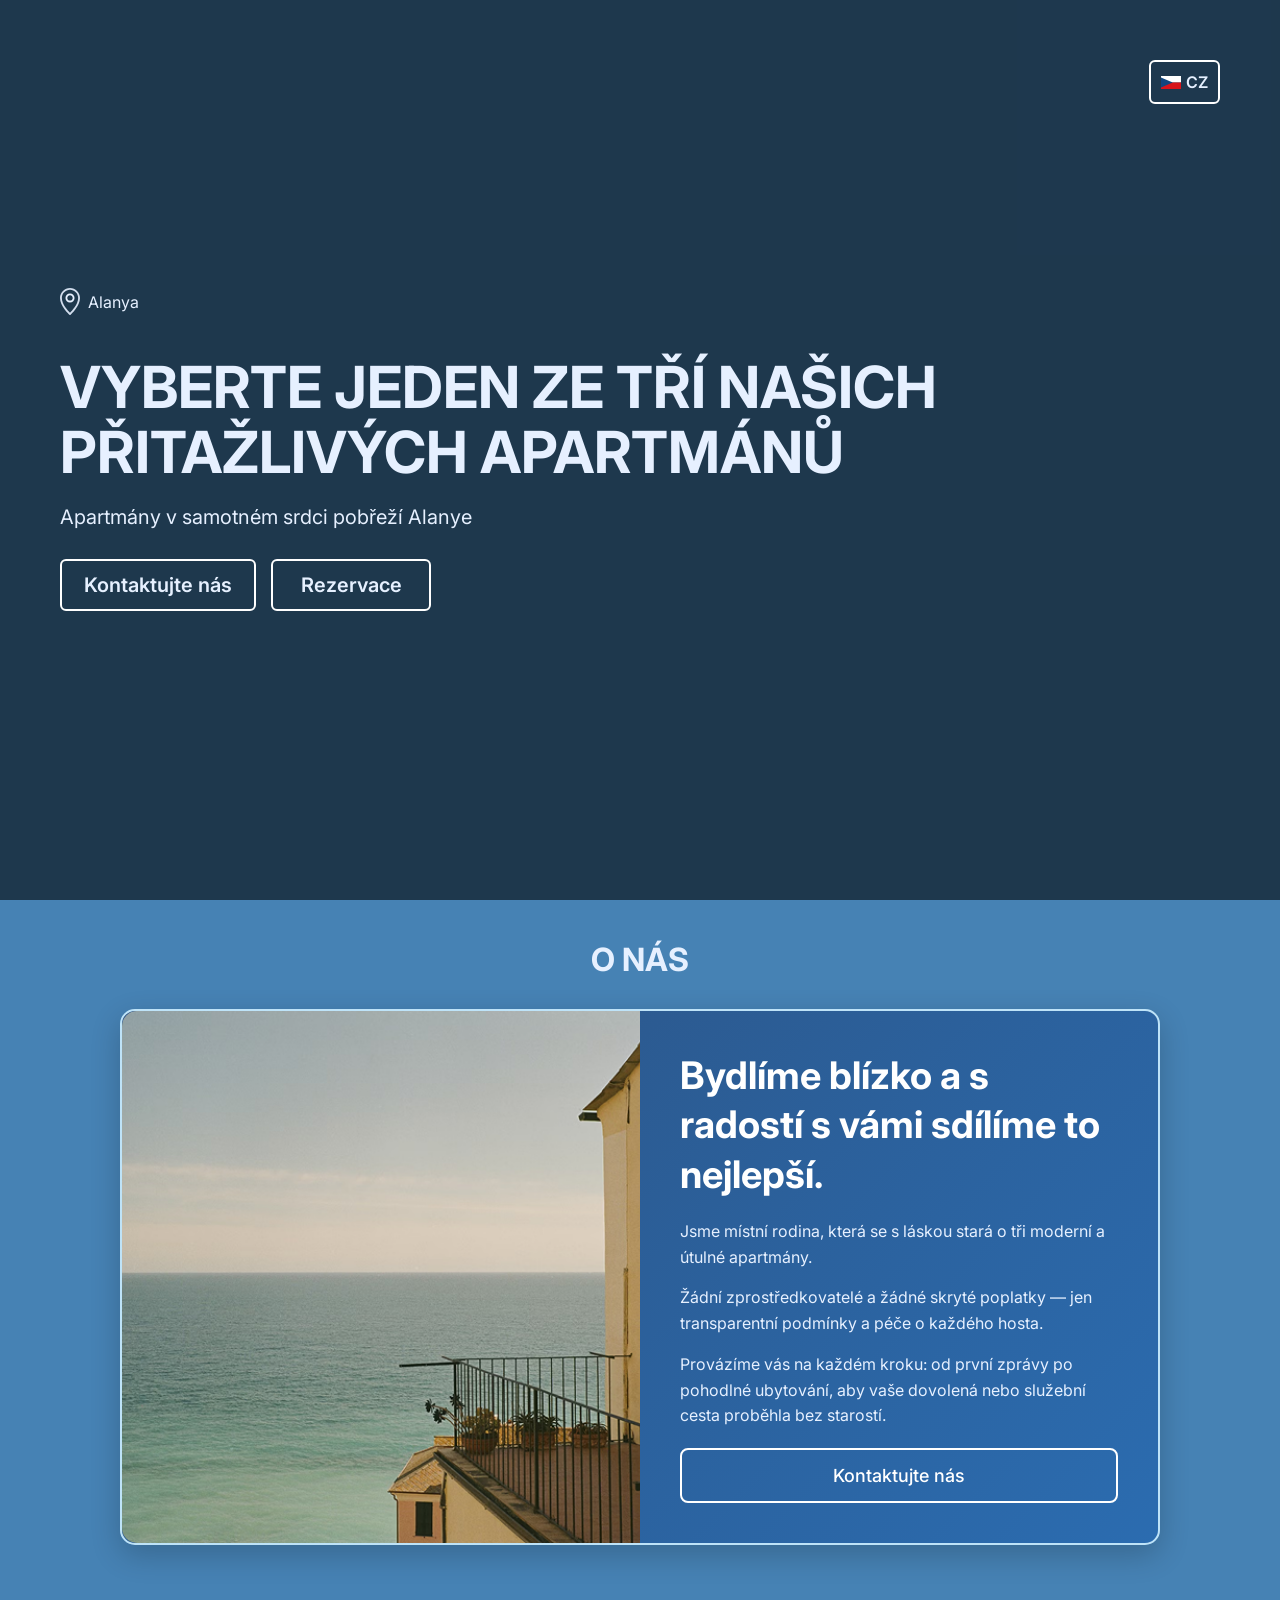
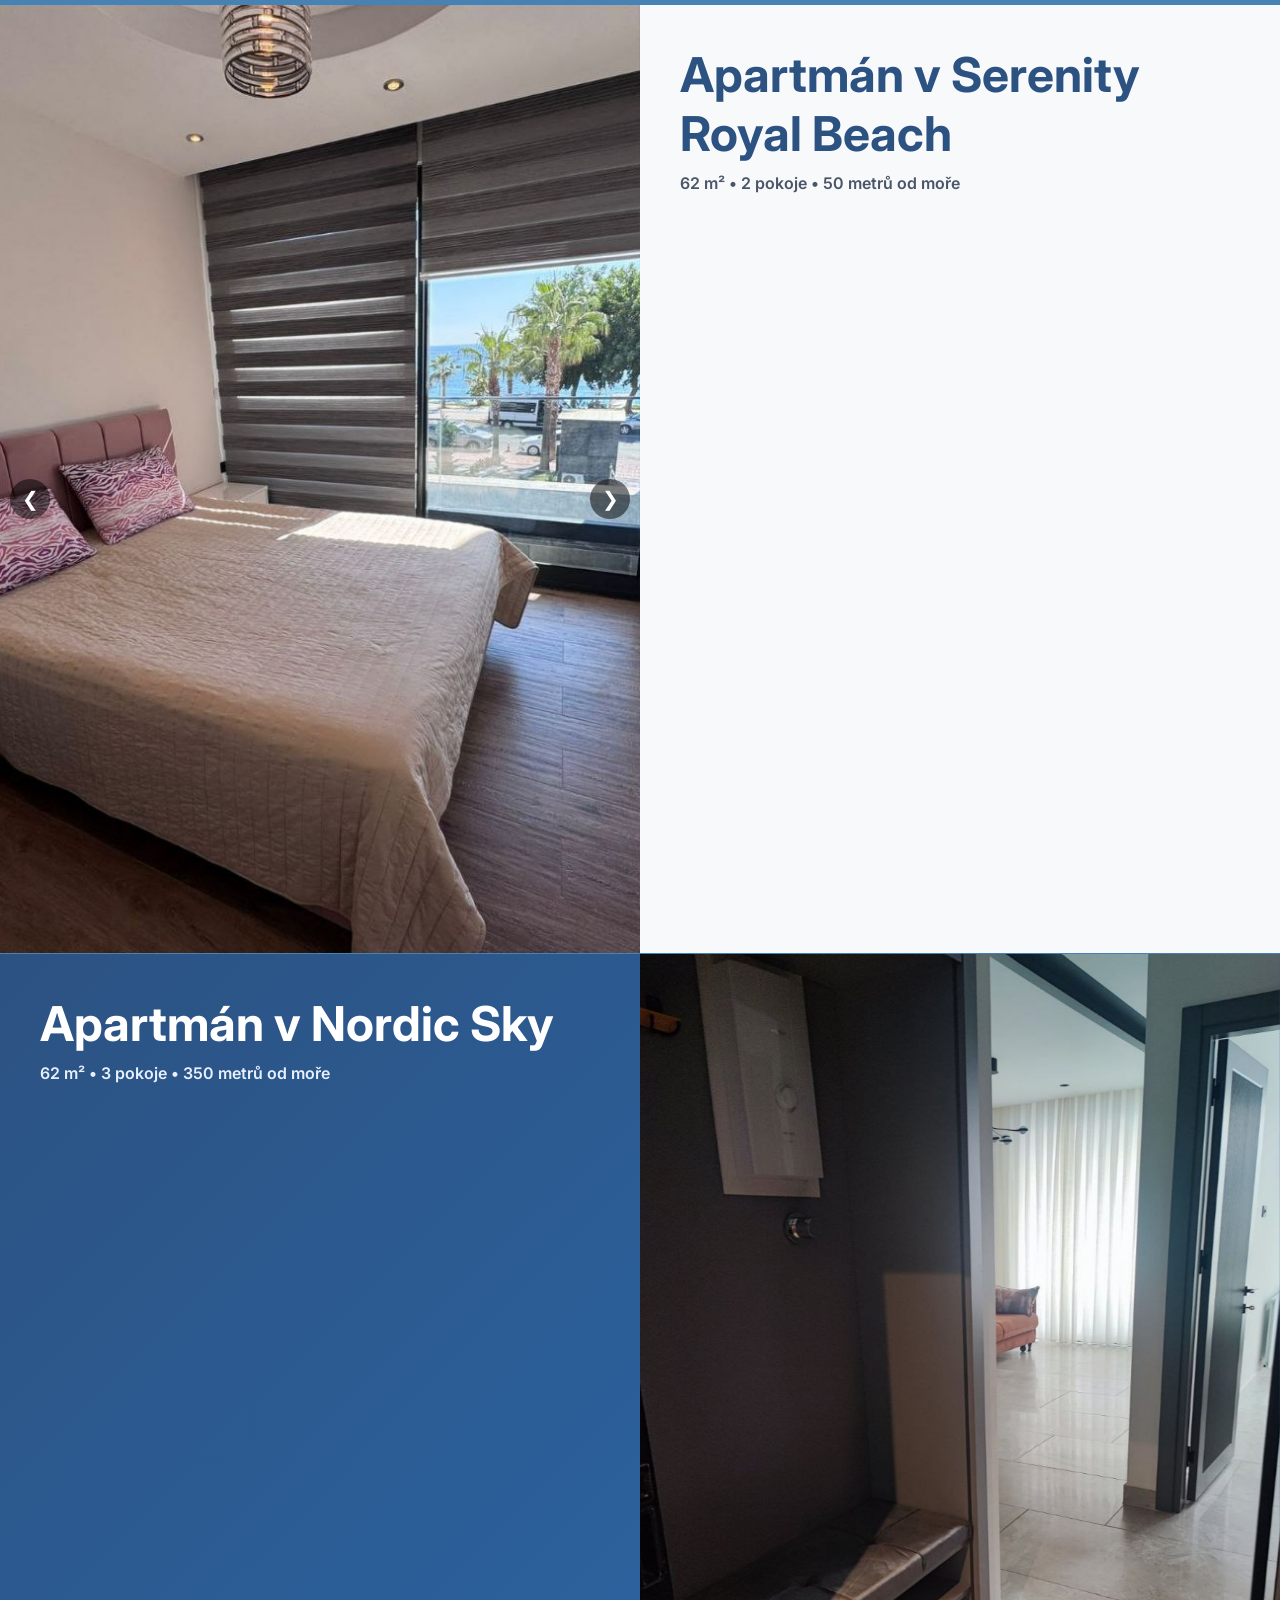
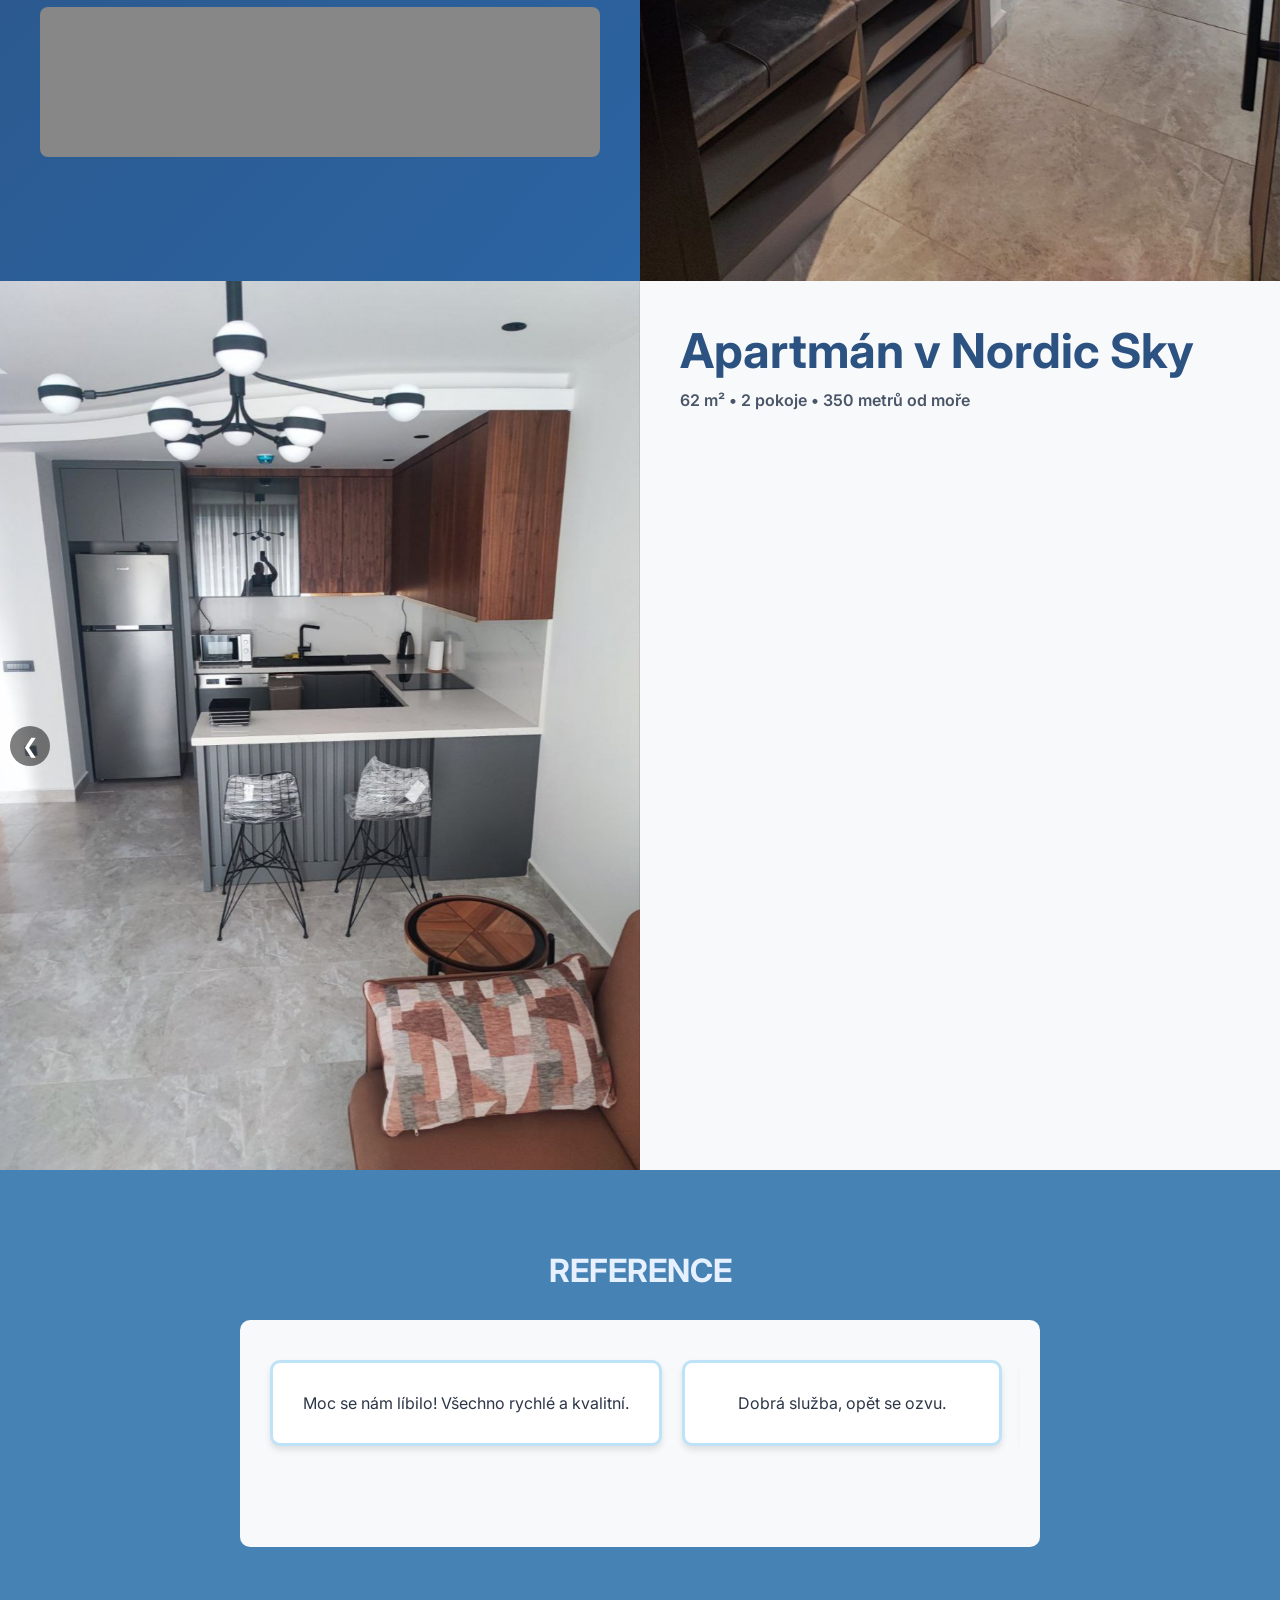
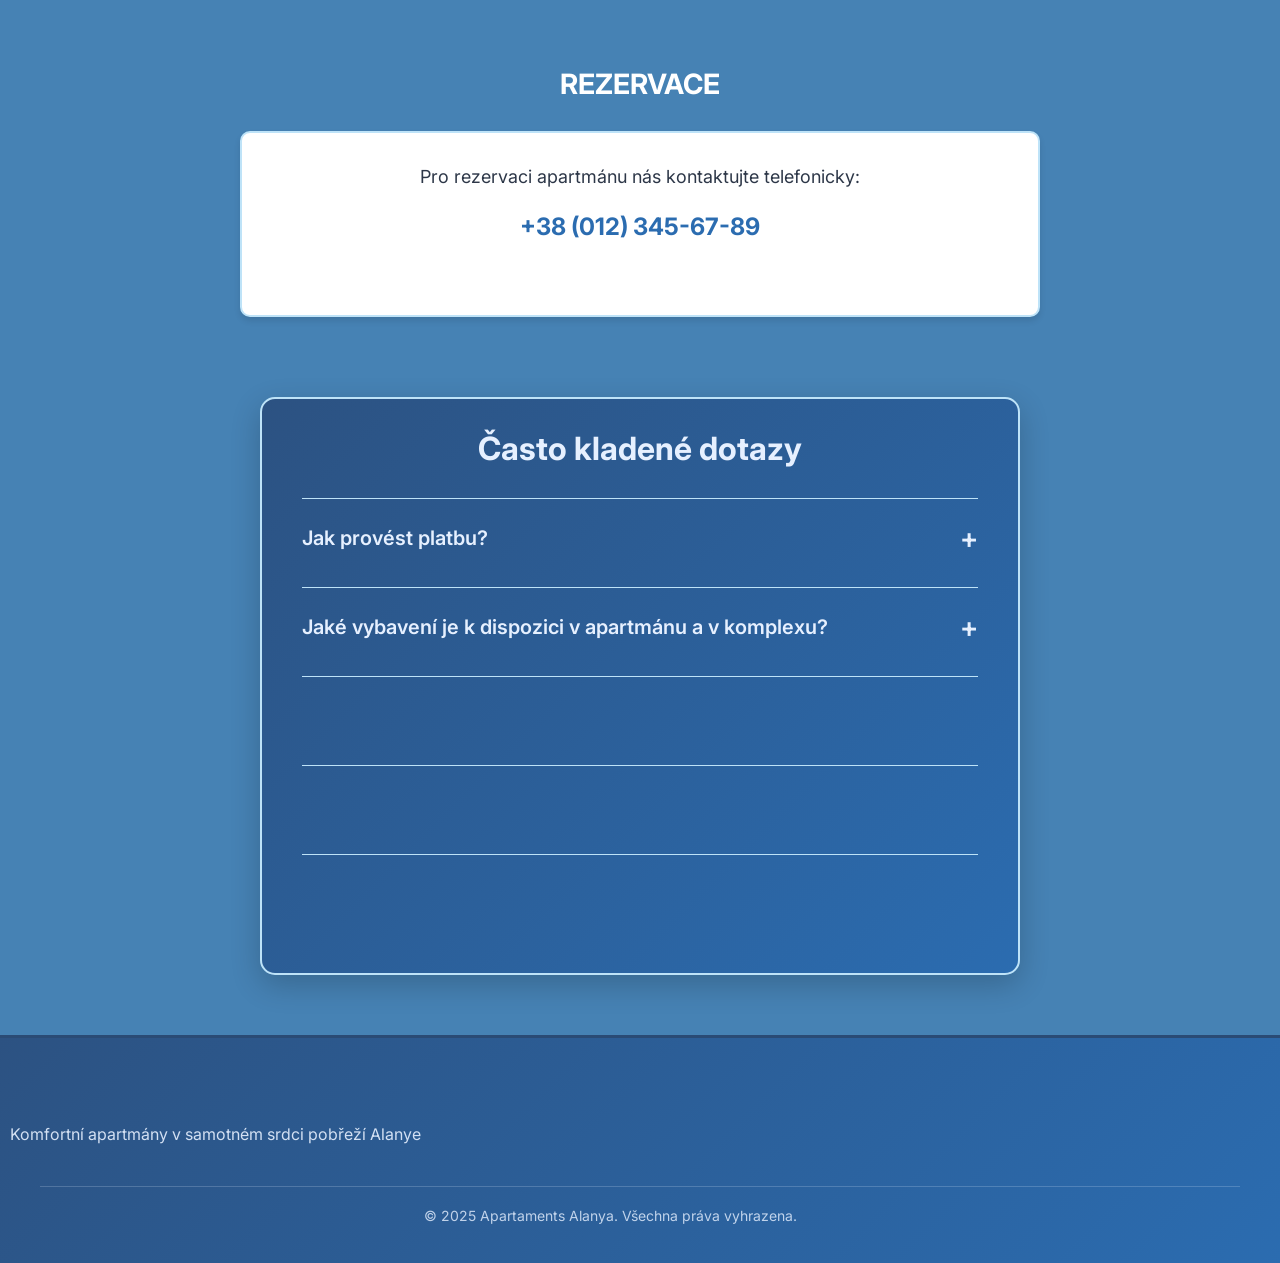
==== commit 299eef7c: "Add files via upload" ====
--- a/indexCZ.html
+++ b/indexCZ.html
@@ -265,7 +265,7 @@
 
       <div class="headerButtons">
         <!-- aktualizováno: volání scrollToSection -->
-        <button class="btn" onclick="scrollToSection('contact-callback')">Kontaktujte nás</button>
+        <button class="btn" onclick="scrollToSection('quick-booking')">Kontaktujte nás</button>
         <button class="btn" onclick="scrollToSection('quick-booking')">Rezervace</button>
       </div>
     </div>
@@ -305,9 +305,19 @@
     <div class="apartamentSlider">
       <button class="sliderBtn prev">&#10094;</button>
       <div class="slides">
-        <img class="apartamentIMG active" src="./img/apartament.png" alt="">
-        <img class="apartamentIMG" src="./img/aboutApartament.png" alt="">
-        <img class="apartamentIMG" src="./img/apartament.png" alt="">
+        <img class="apartamentIMG active" src="./img/apartament1_1.jpg" alt="" loading="lazy">
+        <img class="apartamentIMG" src="./img/apartament1_2.jpg" alt="" loading="lazy">
+        <img class="apartamentIMG" src="./img/apartament1_3.jpg" alt="" loading="lazy">
+        <img class="apartamentIMG" src="./img/apartament1_4.jpg" alt="" loading="lazy">
+        <img class="apartamentIMG" src="./img/apartament1_5.jpg" alt="" loading="lazy">
+        <img class="apartamentIMG" src="./img/apartament1_6.jpg" alt="" loading="lazy">
+        <img class="apartamentIMG" src="./img/apartament1_7.jpg" alt="" loading="lazy">
+        <img class="apartamentIMG" src="./img/apartament1_8.jpg" alt="" loading="lazy">
+        <img class="apartamentIMG" src="./img/apartament1_9.jpg" alt="" loading="lazy">
+        <img class="apartamentIMG" src="./img/apartament1_10.jpg" alt="" loading="lazy">
+        <img class="apartamentIMG" src="./img/apartament1_11.jpg" alt="" loading="lazy">
+        <img class="apartamentIMG" src="./img/apartament1_12.jpg" alt="" loading="lazy">
+        <img class="apartamentIMG" src="./img/apartament1_13.jpg" alt="" loading="lazy">
       </div>
       <button class="sliderBtn next">&#10095;</button>
     </div>
@@ -316,10 +326,7 @@
       <h2 class="apartamentText">Apartmán v Serenity Royal Beach</h2>
       <p class="apartamentSubText">62 m² • 2 pokoje • 50 metrů od moře</p>
       <p class="apartamentTex">
-        Klidné tóny, hodně světla, přírodní dřevo. Samostatná ložnice a
-        obývací pokoj, ergonomická kuchyň, balkon s výhledem na město. Vhodné pro
-        služební cestu nebo dlouhé procházky centrem.
-      </p>
+Světlé a útulné apartmány s moderním designem a přírodními materiály. Prostorná ložnice a obývací pokoj, plně vybavená kuchyně, balkon s výhledem na moře. Komplex nabízí grilovací zónu, kino, wellness a posilovnu. Ideální pro pohodovou dovolenou nebo produktivní práci.      </p>
       <h2 class="apartamentPrice" data-apartment="1"><span>—</span> ₴/noc</h2>
       <ul class="apartamentAdvantages">
         <li class="apartamentAdvantagesItem">Wi‑Fi</li>
@@ -332,7 +339,7 @@
                         <li class="apartamentAdvantagesItem">Posilovna</li>
                         <li class="apartamentAdvantagesItem">Pracovna</li>
       </ul>
-      <div class="map">MAP</div>
+      <iframe class="map" src="https://www.google.com/maps/embed?pb=!1m18!1m12!1m3!1d8139.860436794304!2d32.04069893885478!3d36.53328267371921!2m3!1f0!2f0!3f0!3m2!1i1024!2i768!4f13.1!3m3!1m2!1s0x14dc99c34fd67c41%3A0x459c3a65554cac9a!2sSerenity%20Royal%20Beach!5e0!3m2!1suk!2sua!4v1757622546157!5m2!1suk!2sua" style="border:0;" allowfullscreen="" loading="lazy" referrerpolicy="no-referrer-when-downgrade"></iframe>
       <!-- aktualizováno: vede k rezervaci -->
       <button class="apartamentButton" onclick="scrollToSection('quick-booking')">Rezervovat</button>
     </div>
@@ -342,16 +349,16 @@
   <section class="apartament1" data-animate>
     <div class="apartamentSlider slidesPHONE">
       <div class="slides">
-        <img class="apartamentIMG active" src="./img/apartament2_2.jpg" alt="">
-        <img class="apartamentIMG" src="./img/apartament2_3.jpg" alt="">
-        <img class="apartamentIMG" src="./img/apartament2_4.jpg" alt="">
-        <img class="apartamentIMG" src="./img/apartament2_5.jpg" alt="">
-        <img class="apartamentIMG" src="./img/apartament2_6.jpg" alt="">
-        <img class="apartamentIMG" src="./img/apartament2_7.jpg" alt="">
-        <img class="apartamentIMG" src="./img/apartament2_8.jpg" alt="">
-        <img class="apartamentIMG" src="./img/apartament2_9.jpg" alt="">
-        <img class="apartamentIMG" src="./img/apartament2_10.jpg" alt="">
-        <img class="apartamentIMG" src="./img/apartament2_11.jpg" alt="">
+        <img class="apartamentIMG active" src="./img/apartament2_2.jpg" alt="" loading="lazy">
+        <img class="apartamentIMG" src="./img/apartament2_3.jpg" alt="" loading="lazy">
+        <img class="apartamentIMG" src="./img/apartament2_4.jpg" alt="" loading="lazy">
+        <img class="apartamentIMG" src="./img/apartament2_5.jpg" alt="" loading="lazy">
+        <img class="apartamentIMG" src="./img/apartament2_6.jpg" alt="" loading="lazy">
+        <img class="apartamentIMG" src="./img/apartament2_7.jpg" alt="" loading="lazy">
+        <img class="apartamentIMG" src="./img/apartament2_8.jpg" alt="" loading="lazy">
+        <img class="apartamentIMG" src="./img/apartament2_9.jpg" alt="" loading="lazy">
+        <img class="apartamentIMG" src="./img/apartament2_10.jpg" alt="" loading="lazy">
+        <img class="apartamentIMG" src="./img/apartament2_11.jpg" alt=""loading="lazy">
       </div>
       <button class="sliderBtn prev">&#10094;</button>
       <button class="sliderBtn next">&#10095;</button>
@@ -372,24 +379,22 @@
                         <li class="apartamentAdvantagesItem1">Posilovna</li>
                         <li class="apartamentAdvantagesItem1">Pracovna</li>
       </ul>
-      <a href="https://maps.app.goo.gl/3CUWNciZda2v4NtN6" target="_blank" rel="noopener noreferrer">
-        <img class="map"src="./img/image.png" alt="">
-      </a>
+<iframe class="map" src="https://www.google.com/maps/embed?pb=!1m18!1m12!1m3!1d3206.1081898644106!2d32.049319276265926!3d36.527384172326244!2m3!1f0!2f0!3f0!3m2!1i1024!2i768!4f13.1!3m3!1m2!1s0x14dc9900172b4afb%3A0x8e767a22325dc1d9!2sNordic%20Sky!5e0!3m2!1suk!2sua!4v1757622619935!5m2!1suk!2sua" style="border:0;" allowfullscreen="" loading="lazy" referrerpolicy="no-referrer-when-downgrade"></iframe>
       <!-- aktualizováno: vede k rezervaci -->
       <button class="apartamentButton1" onclick="scrollToSection('quick-booking')">Rezervovat</button>
     </div>
     <div class="apartamentSlider slidesDESKT">
       <div class="slides">
-        <img class="apartamentIMG active" src="./img/apartament2_2.jpg" alt="">
-        <img class="apartamentIMG" src="./img/apartament2_3.jpg" alt="">
-        <img class="apartamentIMG" src="./img/apartament2_4.jpg" alt="">
-        <img class="apartamentIMG" src="./img/apartament2_5.jpg" alt="">
-        <img class="apartamentIMG" src="./img/apartament2_6.jpg" alt="">
-        <img class="apartamentIMG" src="./img/apartament2_7.jpg" alt="">
-        <img class="apartamentIMG" src="./img/apartament2_8.jpg" alt="">
-        <img class="apartamentIMG" src="./img/apartament2_9.jpg" alt="">
-        <img class="apartamentIMG" src="./img/apartament2_10.jpg" alt="">
-        <img class="apartamentIMG" src="./img/apartament2_11.jpg" alt="">
+        <img class="apartamentIMG active" src="./img/apartament2_2.jpg" alt="" loading="lazy">
+        <img class="apartamentIMG" src="./img/apartament2_3.jpg" alt="" loading="lazy">
+        <img class="apartamentIMG" src="./img/apartament2_4.jpg" alt="" loading="lazy">
+        <img class="apartamentIMG" src="./img/apartament2_5.jpg" alt="" loading="lazy">
+        <img class="apartamentIMG" src="./img/apartament2_6.jpg" alt="" loading="lazy">
+        <img class="apartamentIMG" src="./img/apartament2_7.jpg" alt="" loading="lazy">
+        <img class="apartamentIMG" src="./img/apartament2_8.jpg" alt="" loading="lazy">
+        <img class="apartamentIMG" src="./img/apartament2_9.jpg" alt="" loading="lazy">
+        <img class="apartamentIMG" src="./img/apartament2_10.jpg" alt="" loading="lazy">
+        <img class="apartamentIMG" src="./img/apartament2_11.jpg" alt="" loading="lazy">
       </div>
       <button class="sliderBtn prev">&#10094;</button>
       <button class="sliderBtn next">&#10095;</button>
@@ -402,13 +407,13 @@
       <button class="sliderBtn prev">&#10094;</button>
       <div class="slides">
 
-        <img class="apartamentIMG active" src="./img/apartament3_1.png" alt="">
-        <img class="apartamentIMG" src="./img/apartament3_2.png" alt="">
-        <img class="apartamentIMG" src="./img/apartament3_3.png" alt="">
-        <img class="apartamentIMG" src="./img/apartament3_4.png" alt="">
-        <img class="apartamentIMG" src="./img/apartament3_5.png" alt="">
-        <img class="apartamentIMG" src="./img/apartament3_6.png" alt="">
-                <img class="apartamentIMG" src="./img/apartament3_7.png" alt="">
+        <img class="apartamentIMG active" src="./img/apartament3_1.png" alt="" loading="lazy">
+        <img class="apartamentIMG" src="./img/apartament3_2.png" alt="" loading="lazy">
+        <img class="apartamentIMG" src="./img/apartament3_3.png" alt="" loading="lazy">
+        <img class="apartamentIMG" src="./img/apartament3_4.png" alt="" loading="lazy">
+        <img class="apartamentIMG" src="./img/apartament3_5.png" alt="" loading="lazy">
+        <img class="apartamentIMG" src="./img/apartament3_6.png" alt="" loading="lazy">
+                <img class="apartamentIMG" src="./img/apartament3_7.jpg" alt="" loading="lazy">
       </div>
       <button class="sliderBtn next">&#10095;</button>
     </div>
@@ -431,9 +436,7 @@
                         <li class="apartamentAdvantagesItem">Posilovna</li>
                         <li class="apartamentAdvantagesItem">Pracovna</li>
       </ul>
-      <a href="https://maps.app.goo.gl/3CUWNciZda2v4NtN6" target="_blank" rel="noopener noreferrer">
-        <img class="map"src="./img/image.png" alt="">
-      </a>
+<iframe class="map" src="https://www.google.com/maps/embed?pb=!1m18!1m12!1m3!1d3206.1081898644106!2d32.049319276265926!3d36.527384172326244!2m3!1f0!2f0!3f0!3m2!1i1024!2i768!4f13.1!3m3!1m2!1s0x14dc9900172b4afb%3A0x8e767a22325dc1d9!2sNordic%20Sky!5e0!3m2!1suk!2sua!4v1757622619935!5m2!1suk!2sua" style="border:0;" allowfullscreen="" loading="lazy" referrerpolicy="no-referrer-when-downgrade"></iframe>
       <!-- aktualizováno: vede k rezervaci -->
       <button class="apartamentButton" onclick="scrollToSection('quick-booking')">Rezervovat</button>
     </div>
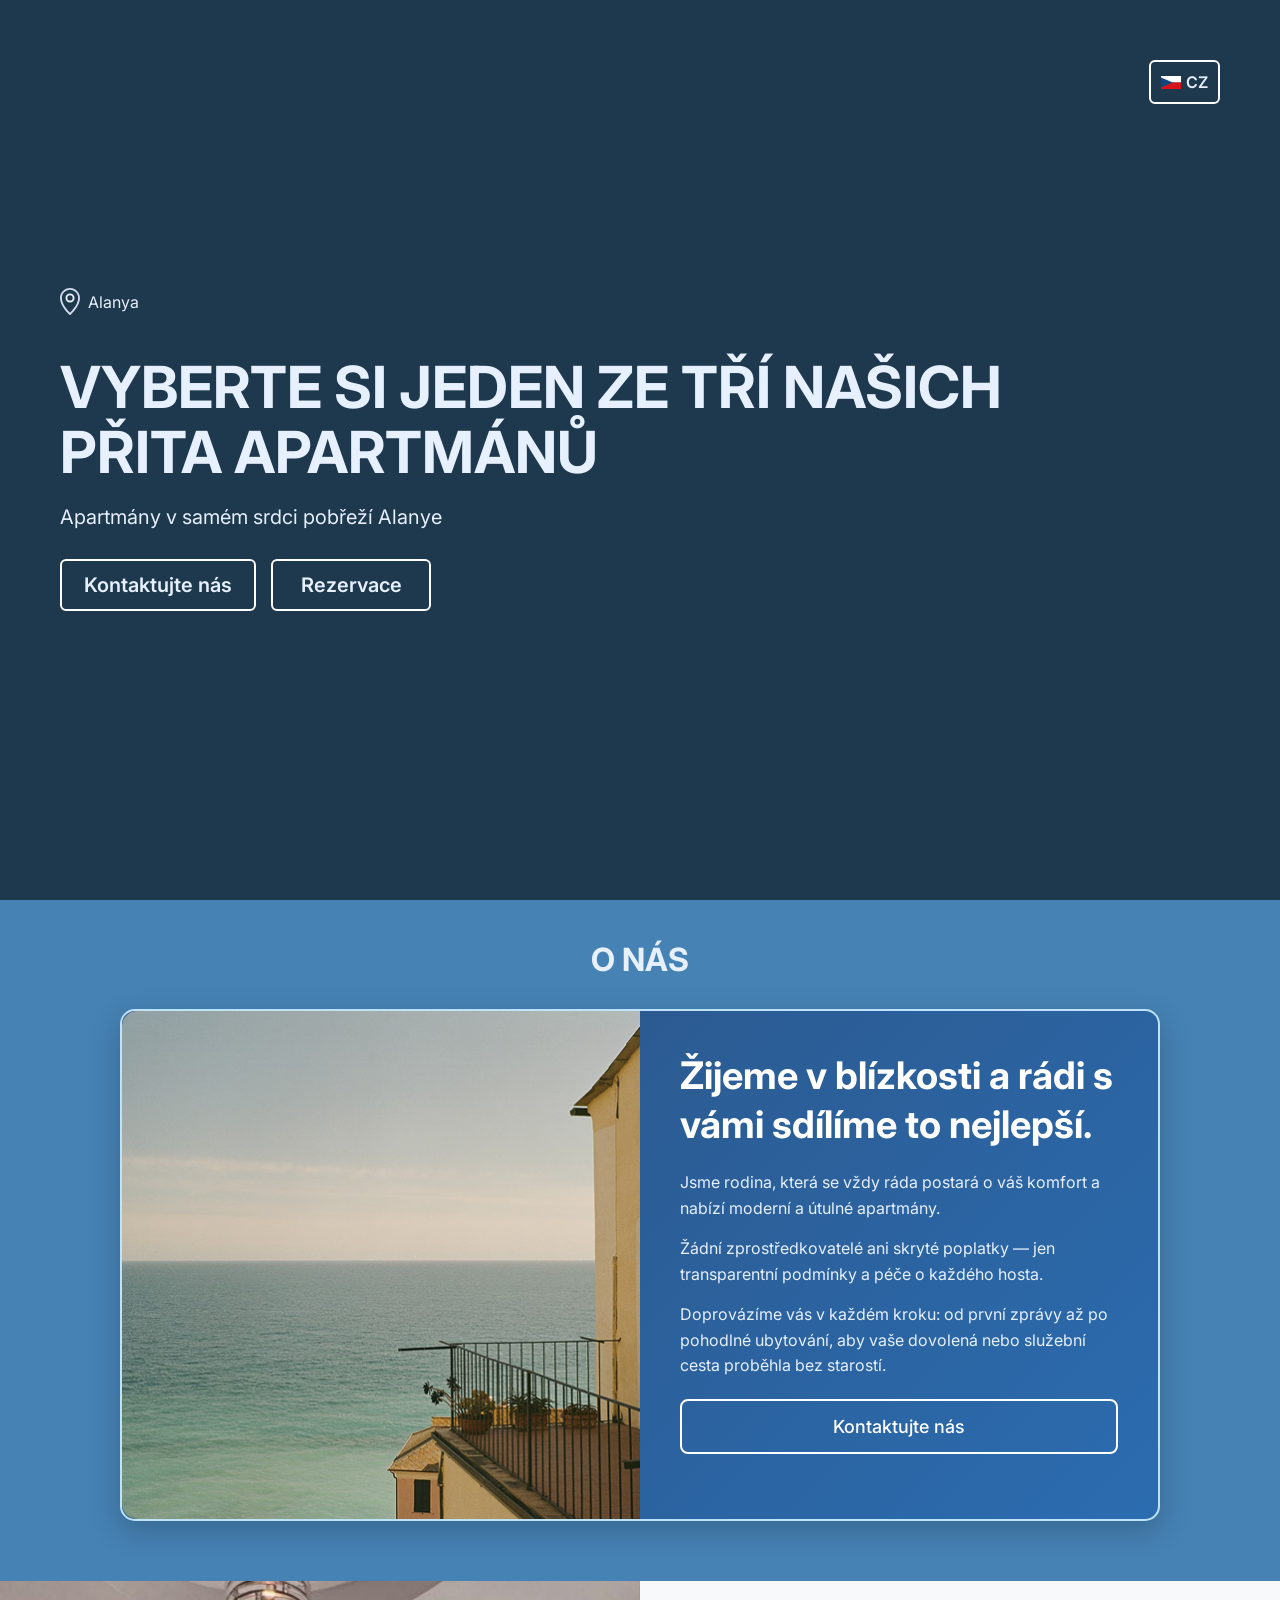
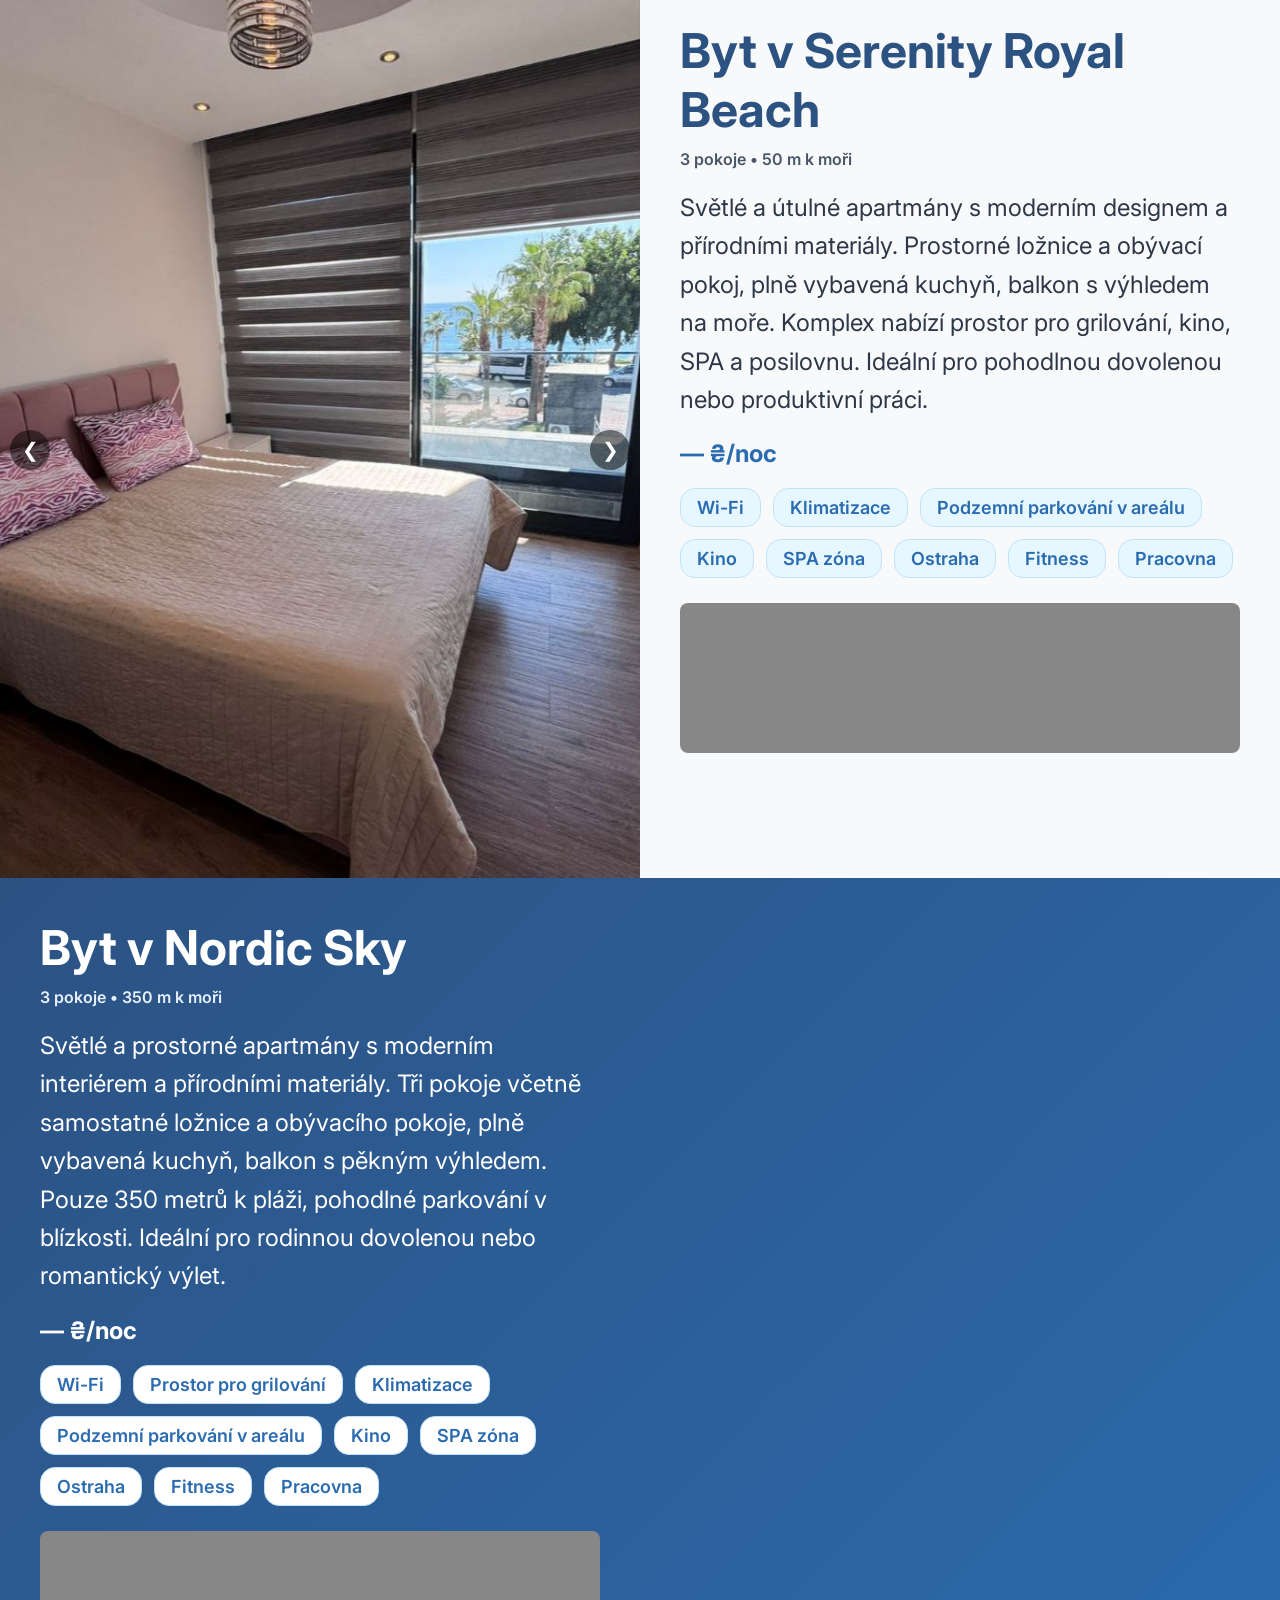
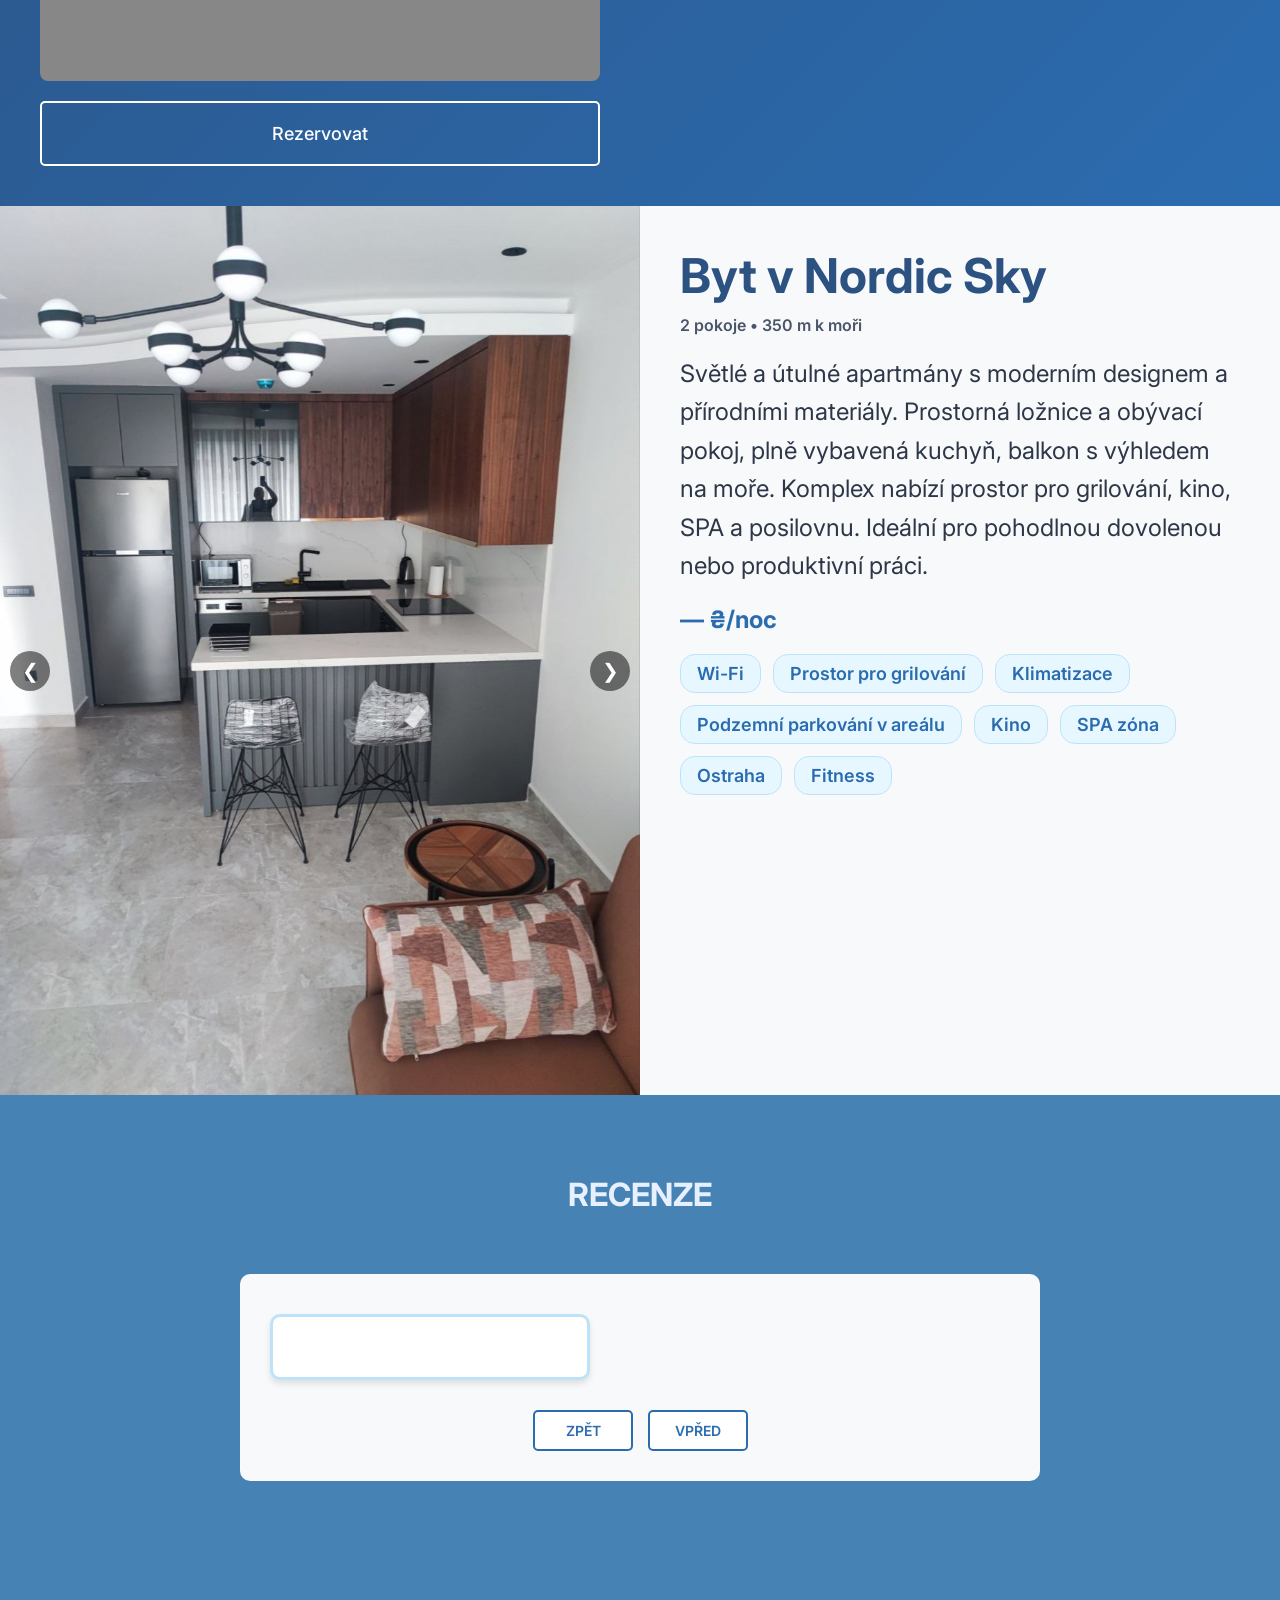
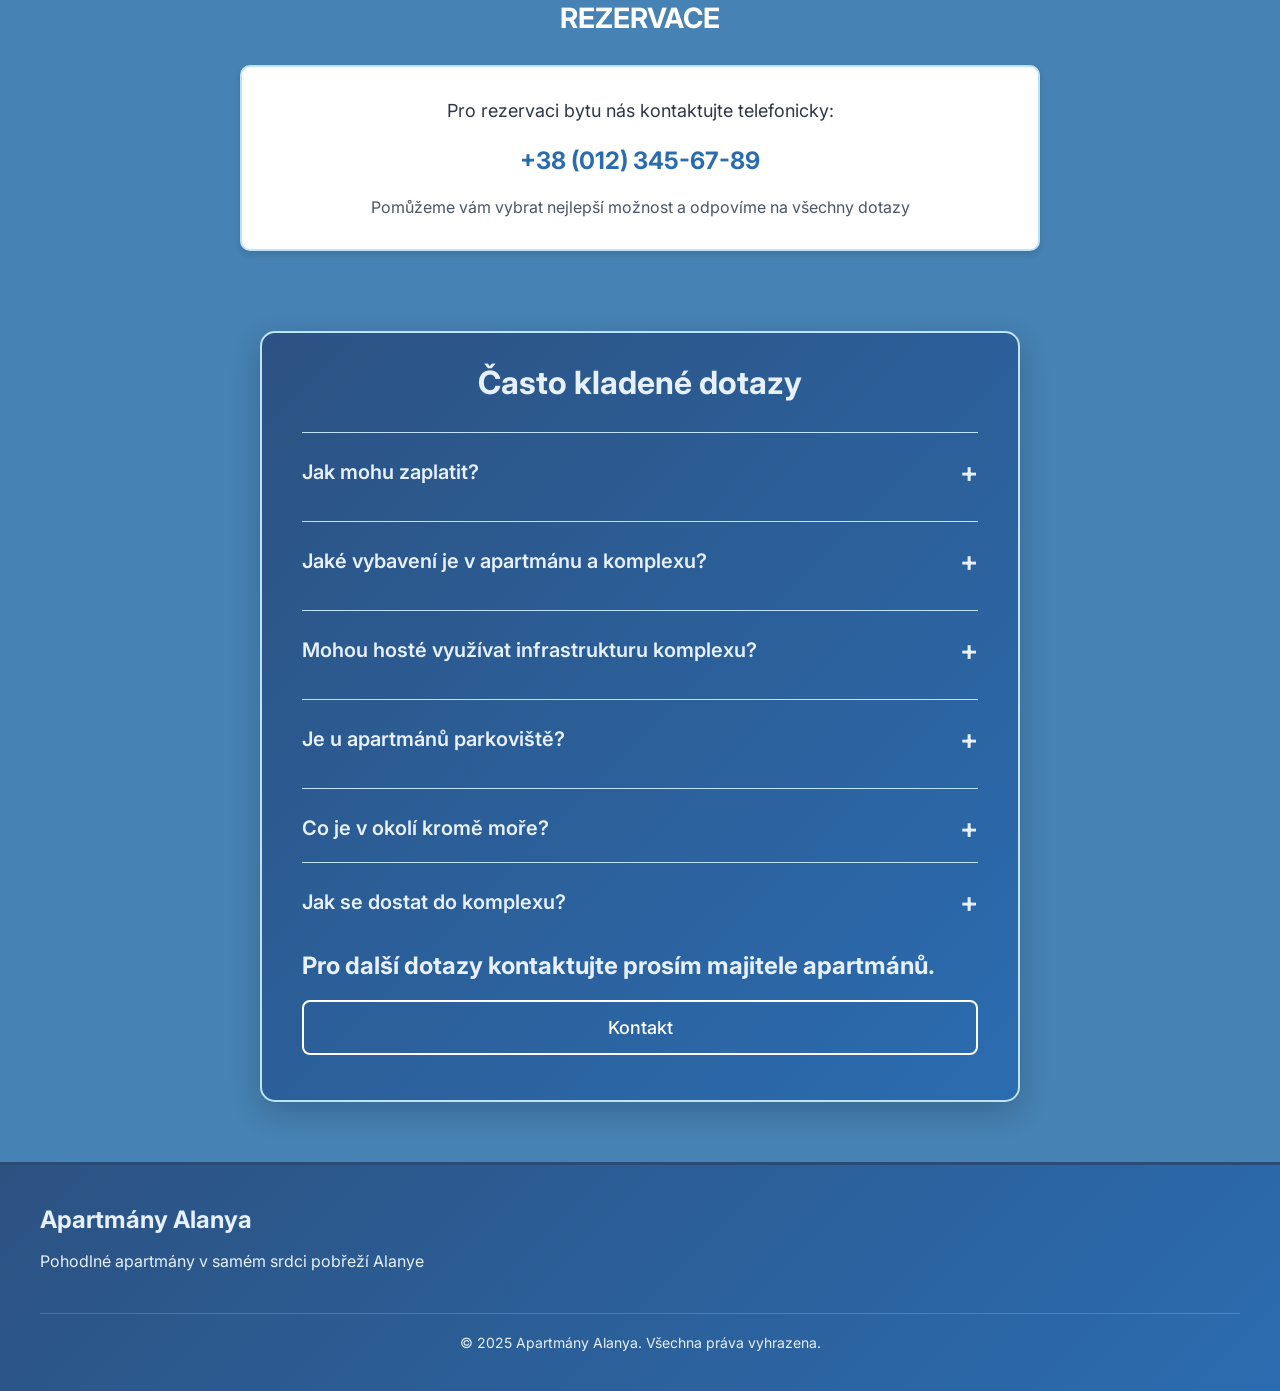
==== commit c5d2172d: "update" ====
--- a/indexCZ.html
+++ b/indexCZ.html
@@ -1,654 +1,696 @@
-<!DOCTYPE html>
-<html lang="cs">
-
-<head>
-  <meta charset="UTF-8">
-  <meta name="viewport" content="width=device-width, initial-scale=1.0">
-  <meta name="description" content="Pronájem komfortních apartmánů v srdci Alanye.">
-  <link rel="stylesheet" href="style.css">
-  <title>Apartaments Alanya</title>
-  <link rel="preconnect" href="https://fonts.googleapis.com">
-  <link rel="preconnect" href="https://fonts.gstatic.com" crossorigin>
-  <link
-    href="https://fonts.googleapis.com/css2?family=Inter:ital,opsz,wght@0,14..32,100..900;1,14..32,100..900&family=Noto+Serif:ital,wght@0,100..900;1,100..900&display=swap"
-    rel="stylesheet">
-
-  <link rel="stylesheet" href="./animations.css">
-
-
-  <!-- ===== Animace (vložené, lze přesunout do animations.css) ===== -->
-  <style>
-    /* ----------------------------
-       Obecné: vstupy animací ze stran
-       ---------------------------- */
-    .animate-side {
-      opacity: 0;
-      transition: transform 400ms cubic-bezier(.2,.9,.3,1), opacity 600ms ease;
-      will-change: transform, opacity;
-    }
-
-    /* startovní pozice (nastaví se dynamicky třídami) */
-    .animate-side.from-right { transform: translateX(50px); }
-    .animate-side.from-left { transform: translateX(-50px); }
-
-    /* visible */
-    .animate-side.visible {
-      opacity: 1;
-      transform: translateX(0);
-    }
-
-    /* Dětské elementy — také vstupují z boku (nastavuje se data-direction) */
-    .animate-child {
-      opacity: 0;
-      transition: transform 480ms cubic-bezier(.2,.9,.3,1), opacity 480ms ease;
-      will-change: transform, opacity;
-    }
-
-    .animate-child[data-direction="right"] { transform: translateX(30px); }
-    .animate-child[data-direction="left"] { transform: translateX(-30px); }
-
-    .animate-child.visible {
-      opacity: 1;
-      transform: translateX(0);
-    }
-
-    /* rychlejší/pomalejší modifikátory */
-    .animate-fast { transition-duration: 480ms !important; }
-    .animate-slow { transition-duration: 900ms !important; }
-
-    /* reduced motion */
-    @media (prefers-reduced-motion: reduce) {
-      .animate-side, .animate-child {
-        transition: none !important;
-        transform: none !important;
-        opacity: 1 !important;
-      }
-    }
-
-    /* Styly pro sekci rezervace */
-    .quick-booking {
-      padding: 40px 20px;
-      display: flex;
-      justify-content: center;
-      border-radius: 10px;
-      margin: 40px 20px;
-
-    }
-
-    .qb-container {
-      width: 100%;
-      max-width: 800px;
-      text-align: center;
-      
-    }
-
-    .qb-container h2 {
-      color: #ffffff;
-      font-size: 28px;
-      font-weight: 700;
-      margin-bottom: 30px;
-    }
-
-    .booking-contact {
-      background: #ffffff;
-      border-radius: 10px;
-      padding: 30px 20px;
-      border: 2px solid #bee3f8;
-      box-shadow: 0 4px 6px rgba(0, 0, 0, 0.1);
-    }
-
-    .booking-text {
-      color: #2d3748;
-      font-size: 18px;
-      font-weight: 400;
-      margin-bottom: 20px;
-      line-height: 1.6;
-    }
-
-    .booking-phone {
-      color: #2b6cb0;
-      font-size: 24px;
-      font-weight: 700;
-      text-decoration: none;
-      display: block;
-      margin-bottom: 20px;
-      transition: color 0.3s ease;
-    }
-
-    .booking-phone:hover {
-      color: #2c5282;
-    }
-
-    .booking-note {
-      color: #4a5568;
-      font-size: 16px;
-      font-weight: 400;
-      line-height: 1.5;
-    }
-
-    /* Responzivita pro sekci rezervace */
-    @media (max-width: 768px) {
-      .quick-booking {
-        margin: 20px 10px;
-        padding: 20px 10px;
-      }
-
-      .qb-container h2 {
-        font-size: 24px;
-      }
-
-      .booking-text {
-        font-size: 16px;
-      }
-
-      .booking-phone {
-        font-size: 20px;
-      }
-
-      .booking-note {
-        font-size: 14px;
-      }
-    }
-  </style>
-</head>
-
-<body>
-
-    <script>
-        // Typewriter effect
-function initTypewriter() {
-  const words = ["PŘITAŽLIVÝCH", "MODERNÍCH", "POHODLNÝCH", "STYLOVÝCH", "PRAKTICKÝCH", "PROSTORNÝCH", "ELEGANTNÍCH"];
-  const wordSpan = document.querySelector(".word");
-
-  let wordIndex = 0;
-  let charIndex = 0;
-  let deleting = false;
-  let delay = 100;
-
-  function type() {
-    const currentWord = words[wordIndex];
-
-    if (!deleting) {
-      wordSpan.textContent = currentWord.slice(0, charIndex + 1);
-      charIndex++;
-
-      if (charIndex === currentWord.length) {
-        deleting = true;
-        setTimeout(type, 1000);
-        return;
-      }
-    } else {
-      wordSpan.textContent = currentWord.slice(0, charIndex - 1);
-      charIndex--;
-
-      if (charIndex === 0) {
-        deleting = false;
-        wordIndex = (wordIndex + 1) % words.length;
-      }
-    }
-
-    setTimeout(type, deleting ? 50 : delay);
-  }
-
-  type();
-}
-    </script>
-
-  <!-- ====== HEADER ====== -->
-  <header class="header" id="hero" data-animate>
-    <!-- video pozadí: vložte svůj soubor -->
-    <video class="background-video" autoplay muted loop playsinline>
-      <source src="./img/headerBG.mp4" type="video/mp4">
-      <!-- fallback: uživatelům bez videa se zobrazí obrázek (JS přidá třídu) -->
-    </video>
-
-    <!-- ztmavení -->
-    <div class="overlay" aria-hidden="true"></div>
-
-    <!-- fallback obrázek (pokud potřeba) -->
-    <div class="video-fallback" aria-hidden="true"></div>
-
-    <!-- Obsah nad videem -->
-    <div class="headerLang">
-      <div class="selectedLang">
-        <img src="./img/cz.svg" alt="Vlajka">
-        <p>CZ</p>
-      </div>
-      <ul class="langDropdown">
-        <li>
-          <a href="./index.html">
-            <img src="./img/gb.svg" alt="English flag">
-            <p>EN</p>
-          </a>
-        </li>
-        <li>
-          <a href="./indexUA.html">
-            <img src="./img/ua.svg" alt="Ukrajinská vlajka">
-            <p>UA</p>
-          </a>
-        </li>
-        <li>
-          <a href="./indexTR.html">
-          <img src="./img/tr.svg" alt="Turecká vlajka">
-          <p>TR</p>
-          </a>
-        </li>
-          <li>
-            <a href="">
-              <img src="./img/cz.svg" alt="Česká vlajka">
-              <p>CZ</p>
-            </a>
-        </li>
-          <li>
-            <a href="./indexRU.html">
-              <img src="./img/ru.svg" alt="Ruská vlajka">
-              <p>RU</p>
-            </a>
-        </li>
-      </ul>
-    </div>
-    <div class="header-content" data-animate>
-
-      <ul class="location" aria-hidden="false">
-        <li><img src="./img/location.svg" alt="Poloha"></li>
-        <li>
-          <p>Alanya</p>
-        </li>
-      </ul>
-
-      <h1 class="headerMainText">
-        VYBERTE JEDEN ZE TŘÍ NAŠICH <br>
-        <span class="word" aria-live="polite"></span> APARTMÁNŮ
-      </h1>
-
-      <h2 class="headerSubText">Apartmány v samotném srdci pobřeží Alanye</h2>
-
-      <div class="headerButtons">
-        <!-- aktualizováno: volání scrollToSection -->
-        <button class="btn" onclick="scrollToSection('quick-booking')">Kontaktujte nás</button>
-        <button class="btn" onclick="scrollToSection('quick-booking')">Rezervace</button>
-      </div>
-    </div>
-  </header>
-
-  <!-- ====== ABOUT ====== -->
-  <section class="about" data-animate>
-    <h2 class="aboutText">
-      O NÁS
-    </h2>
-    <div class="aboutContent">
-      <img class="aboutIMG" src="./img/aboutApartament.png" alt="">
-      <div class="aboutDiscrubtionContent">
-        <h2 class="aboutSubText">
-          Bydlíme blízko a s radostí
-          s vámi sdílíme to nejlepší.
-        </h2>
-        <ul class="aboutDiscrubtionList">
-          <p class="aboutDiscrubtion">Jsme místní rodina, která se s láskou stará o tři moderní a útulné apartmány.</p>
-          <p class="aboutDiscrubtion">
-            Žádní zprostředkovatelé a žádné skryté poplatky — jen transparentní podmínky a péče o každého hosta.
-          </p>
-          <p class="aboutDiscrubtion">
-            Provázíme vás na každém kroku: od první zprávy po pohodlné ubytování, aby vaše dovolená nebo služební cesta proběhla bez starostí.
-          </p>
-        </ul>
-        <!-- aktualizováno: vede do kontaktní sekce -->
-        <button class="aboutButton" onclick="scrollToSection('contact-callback')">
-          Kontaktujte nás
-        </button>
-      </div>
-    </div>
-  </section>
-
-  <!-- ====== APARTMENT (1) ====== -->
-  <section class="apartament" data-animate>
-    <div class="apartamentSlider">
-      <button class="sliderBtn prev">&#10094;</button>
-      <div class="slides">
-        <img class="apartamentIMG active" src="./img/apartament1_1.jpg" alt="" loading="lazy">
-        <img class="apartamentIMG" src="./img/apartament1_2.jpg" alt="" loading="lazy">
-        <img class="apartamentIMG" src="./img/apartament1_3.jpg" alt="" loading="lazy">
-        <img class="apartamentIMG" src="./img/apartament1_4.jpg" alt="" loading="lazy">
-        <img class="apartamentIMG" src="./img/apartament1_5.jpg" alt="" loading="lazy">
-        <img class="apartamentIMG" src="./img/apartament1_6.jpg" alt="" loading="lazy">
-        <img class="apartamentIMG" src="./img/apartament1_7.jpg" alt="" loading="lazy">
-        <img class="apartamentIMG" src="./img/apartament1_8.jpg" alt="" loading="lazy">
-        <img class="apartamentIMG" src="./img/apartament1_9.jpg" alt="" loading="lazy">
-        <img class="apartamentIMG" src="./img/apartament1_10.jpg" alt="" loading="lazy">
-        <img class="apartamentIMG" src="./img/apartament1_11.jpg" alt="" loading="lazy">
-        <img class="apartamentIMG" src="./img/apartament1_12.jpg" alt="" loading="lazy">
-        <img class="apartamentIMG" src="./img/apartament1_13.jpg" alt="" loading="lazy">
-      </div>
-      <button class="sliderBtn next">&#10095;</button>
-    </div>
-
-    <div class="apartamentContent">
-      <h2 class="apartamentText">Apartmán v Serenity Royal Beach</h2>
-      <p class="apartamentSubText">62 m² • 2 pokoje • 50 metrů od moře</p>
-      <p class="apartamentTex">
-Světlé a útulné apartmány s moderním designem a přírodními materiály. Prostorná ložnice a obývací pokoj, plně vybavená kuchyně, balkon s výhledem na moře. Komplex nabízí grilovací zónu, kino, wellness a posilovnu. Ideální pro pohodovou dovolenou nebo produktivní práci.      </p>
-      <h2 class="apartamentPrice" data-apartment="1"><span>—</span> ₴/noc</h2>
-      <ul class="apartamentAdvantages">
-        <li class="apartamentAdvantagesItem">Wi‑Fi</li>
-        <li class="apartamentAdvantagesItem">Grilovací zóna</li>
-        <li class="apartamentAdvantagesItem">Klimatizace</li>
-        <li class="apartamentAdvantagesItem">Parkování v blízkosti</li>
-        <li class="apartamentAdvantagesItem">Kino</li>
-                <li class="apartamentAdvantagesItem">SPA zóna</li>
-                        <li class="apartamentAdvantagesItem">Ostraha</li>
-                        <li class="apartamentAdvantagesItem">Posilovna</li>
-                        <li class="apartamentAdvantagesItem">Pracovna</li>
-      </ul>
-      <iframe class="map" src="https://www.google.com/maps/embed?pb=!1m18!1m12!1m3!1d8139.860436794304!2d32.04069893885478!3d36.53328267371921!2m3!1f0!2f0!3f0!3m2!1i1024!2i768!4f13.1!3m3!1m2!1s0x14dc99c34fd67c41%3A0x459c3a65554cac9a!2sSerenity%20Royal%20Beach!5e0!3m2!1suk!2sua!4v1757622546157!5m2!1suk!2sua" style="border:0;" allowfullscreen="" loading="lazy" referrerpolicy="no-referrer-when-downgrade"></iframe>
-      <!-- aktualizováno: vede k rezervaci -->
-      <button class="apartamentButton" onclick="scrollToSection('quick-booking')">Rezervovat</button>
-    </div>
-  </section>
-
-  <!-- ====== APARTMENT (mobile/variants preserved) ====== -->
-  <section class="apartament1" data-animate>
-    <div class="apartamentSlider slidesPHONE">
-      <div class="slides">
-        <img class="apartamentIMG active" src="./img/apartament2_2.jpg" alt="" loading="lazy">
-        <img class="apartamentIMG" src="./img/apartament2_3.jpg" alt="" loading="lazy">
-        <img class="apartamentIMG" src="./img/apartament2_4.jpg" alt="" loading="lazy">
-        <img class="apartamentIMG" src="./img/apartament2_5.jpg" alt="" loading="lazy">
-        <img class="apartamentIMG" src="./img/apartament2_6.jpg" alt="" loading="lazy">
-        <img class="apartamentIMG" src="./img/apartament2_7.jpg" alt="" loading="lazy">
-        <img class="apartamentIMG" src="./img/apartament2_8.jpg" alt="" loading="lazy">
-        <img class="apartamentIMG" src="./img/apartament2_9.jpg" alt="" loading="lazy">
-        <img class="apartamentIMG" src="./img/apartament2_10.jpg" alt="" loading="lazy">
-        <img class="apartamentIMG" src="./img/apartament2_11.jpg" alt=""loading="lazy">
-      </div>
-      <button class="sliderBtn prev">&#10094;</button>
-      <button class="sliderBtn next">&#10095;</button>
-    </div>
-    <div class="apartamentContent1">
-      <h2 class="apartamentText1">Apartmán v Nordic Sky</h2>
-      <p class="apartamentSubText1">62 m² • 3 pokoje • 350 metrů od moře</p>
-      <p class="apartamentTex1">Světle a prostorné apartmány s moderním interiérem a přírodními materiály. Tři pokoje včetně samostatné ložnice a obývacího pokoje, plně vybavená kuchyň, balkon s hezkým výhledem. Pouze 350 metrů k pláži, pohodlné parkování v blízkosti. Ideální pro rodinnou dovolenou nebo romantický výlet.</p>
-      <h2 class="apartamentPrice1" data-apartment="2"><span>—</span> ₴/noc</h2>
-      <ul class="apartamentAdvantages1">
-        <li class="apartamentAdvantagesItem1">Wi‑Fi</li>
-        <li class="apartamentAdvantagesItem1">Grilovací zóna</li>
-        <li class="apartamentAdvantagesItem1">Klimatizace</li>
-        <li class="apartamentAdvantagesItem1">Parkování v blízkosti</li>
-        <li class="apartamentAdvantagesItem1">Kino</li>
-                <li class="apartamentAdvantagesItem1">SPA zóna</li>
-                        <li class="apartamentAdvantagesItem1">Ostraha</li>
-                        <li class="apartamentAdvantagesItem1">Posilovna</li>
-                        <li class="apartamentAdvantagesItem1">Pracovna</li>
-      </ul>
-<iframe class="map" src="https://www.google.com/maps/embed?pb=!1m18!1m12!1m3!1d3206.1081898644106!2d32.049319276265926!3d36.527384172326244!2m3!1f0!2f0!3f0!3m2!1i1024!2i768!4f13.1!3m3!1m2!1s0x14dc9900172b4afb%3A0x8e767a22325dc1d9!2sNordic%20Sky!5e0!3m2!1suk!2sua!4v1757622619935!5m2!1suk!2sua" style="border:0;" allowfullscreen="" loading="lazy" referrerpolicy="no-referrer-when-downgrade"></iframe>
-      <!-- aktualizováno: vede k rezervaci -->
-      <button class="apartamentButton1" onclick="scrollToSection('quick-booking')">Rezervovat</button>
-    </div>
-    <div class="apartamentSlider slidesDESKT">
-      <div class="slides">
-        <img class="apartamentIMG active" src="./img/apartament2_2.jpg" alt="" loading="lazy">
-        <img class="apartamentIMG" src="./img/apartament2_3.jpg" alt="" loading="lazy">
-        <img class="apartamentIMG" src="./img/apartament2_4.jpg" alt="" loading="lazy">
-        <img class="apartamentIMG" src="./img/apartament2_5.jpg" alt="" loading="lazy">
-        <img class="apartamentIMG" src="./img/apartament2_6.jpg" alt="" loading="lazy">
-        <img class="apartamentIMG" src="./img/apartament2_7.jpg" alt="" loading="lazy">
-        <img class="apartamentIMG" src="./img/apartament2_8.jpg" alt="" loading="lazy">
-        <img class="apartamentIMG" src="./img/apartament2_9.jpg" alt="" loading="lazy">
-        <img class="apartamentIMG" src="./img/apartament2_10.jpg" alt="" loading="lazy">
-        <img class="apartamentIMG" src="./img/apartament2_11.jpg" alt="" loading="lazy">
-      </div>
-      <button class="sliderBtn prev">&#10094;</button>
-      <button class="sliderBtn next">&#10095;</button>
-    </div>
-  </section>
-
-  <!-- ====== APARTMENT (duplicate kept) ====== -->
-  <section class="apartament" data-animate>
-    <div class="apartamentSlider">
-      <button class="sliderBtn prev">&#10094;</button>
-      <div class="slides">
-
-        <img class="apartamentIMG active" src="./img/apartament3_1.png" alt="" loading="lazy">
-        <img class="apartamentIMG" src="./img/apartament3_2.png" alt="" loading="lazy">
-        <img class="apartamentIMG" src="./img/apartament3_3.png" alt="" loading="lazy">
-        <img class="apartamentIMG" src="./img/apartament3_4.png" alt="" loading="lazy">
-        <img class="apartamentIMG" src="./img/apartament3_5.png" alt="" loading="lazy">
-        <img class="apartamentIMG" src="./img/apartament3_6.png" alt="" loading="lazy">
-                <img class="apartamentIMG" src="./img/apartament3_7.jpg" alt="" loading="lazy">
-      </div>
-      <button class="sliderBtn next">&#10095;</button>
-    </div>
-
-    <div class="apartamentContent">
-      <h2 class="apartamentText">Apartmán v Nordic Sky</h2>
-      <p class="apartamentSubText">62 m² • 2 pokoje • 350 metrů od moře</p>
-      <p class="apartamentTex">
-Světelné a útulné apartmány s moderním designem a přírodními materiály. Prostorná ložnice a obývací pokoj, plně vybavená kuchyň, balkon s výhledem na moře. Komplekt nabízí grilovací zónu, kino, SPA a posilovnu. Ideální pro pohodlnou dovolenou nebo produktivní práci.
-      </p>
-      <h2 class="apartamentPrice" data-apartment="3"><span>—</span> ₴/noc</h2>
-      <ul class="apartamentAdvantages">
-        <li class="apartamentAdvantagesItem">Wi‑Fi</li>
-        <li class="apartamentAdvantagesItem">Grilovací zóna</li>
-        <li class="apartamentAdvantagesItem">Klimatizace</li>
-        <li class="apartamentAdvantagesItem">Parkování v blízkosti</li>
-        <li class="apartamentAdvantagesItem">Kino</li>
-                <li class="apartamentAdvantagesItem">SPA zóna</li>
-                        <li class="apartamentAdvantagesItem">Ostraha</li>
-                        <li class="apartamentAdvantagesItem">Posilovna</li>
-                        <li class="apartamentAdvantagesItem">Pracovna</li>
-      </ul>
-<iframe class="map" src="https://www.google.com/maps/embed?pb=!1m18!1m12!1m3!1d3206.1081898644106!2d32.049319276265926!3d36.527384172326244!2m3!1f0!2f0!3f0!3m2!1i1024!2i768!4f13.1!3m3!1m2!1s0x14dc9900172b4afb%3A0x8e767a22325dc1d9!2sNordic%20Sky!5e0!3m2!1suk!2sua!4v1757622619935!5m2!1suk!2sua" style="border:0;" allowfullscreen="" loading="lazy" referrerpolicy="no-referrer-when-downgrade"></iframe>
-      <!-- aktualizováno: vede k rezervaci -->
-      <button class="apartamentButton" onclick="scrollToSection('quick-booking')">Rezervovat</button>
-    </div>
-  </section>
-
-  <!-- ====== REVIEWS ====== -->
-  <section class="reviews" data-animate>
-    <h2 class="reviewsText">REFERENCE</h2>
-    <div class="reviewsContent">
-      <div class="reviewsWrapper">
-        <ul class="reviewsList">
-          <li class="reviewsItem">Moc se nám líbilo! Všechno rychlé a kvalitní.</li>
-          <li class="reviewsItem">Dobrá služba, opět se ozvu.</li>
-          <li class="reviewsItem">Vše super! Doporučuji všem.</li>
-          <li class="reviewsItem">Služby na vysoké úrovni!</li>
-          <li class="reviewsItem">Ceny příjemně překvapily, doporučuji!</li>
-          <li class="reviewsItem">Neprvní použití, vše skvělé!</li>
-        </ul>
-      </div>
-      <div class="reviewsButtons">
-        <button id="prevBtn">ZPĚT</button>
-        <button id="nextBtn">VPŘED</button>
-      </div>
-    </div>
-  </section>
-
-  <!-- ====== CONTACT FOR BOOKING ====== -->
-  <section id="quick-booking" class="quick-booking" aria-labelledby="qb-title" data-animate>
-    <div class="qb-container">
-      <h2 id="qb-title">REZERVACE</h2>
-
-      <div class="booking-contact">
-        <p class="booking-text">Pro rezervaci apartmánu nás kontaktujte telefonicky:</p>
-        <a href="tel:+380123456789" class="booking-phone">+38 (012) 345-67-89</a>
-        <p class="booking-note">Pomůžeme vám vybrat nejlepší možnost a zodpovíme všechny dotazy</p>
-      </div>
-
-    </div>
-  </section>
-
-  <!-- ====== FAQ ====== -->
-  <section id="faq" class="faq" aria-labelledby="faq-title" data-animate>
-    <div class="faq-wrap">
-      <h2 id="faq-title" class="faq-title">Často kladené dotazy</h2>
-      <div class="faq-item">
-        <button class="faq-question" aria-expanded="false" aria-controls="faq1-answer" id="faq1">
-          Jak provést platbu? <span class="faq-toggle">+</span>
-        </button>
-        <div class="faq-answer" id="faq1-answer" role="region" aria-labelledby="faq1" >
-          Po potvrzení rezervace vám poskytneme několik pohodlných možností platby. Možná je také platba v hotovosti našemu zástupci při ubytování. V každém případě je požadován vratný depozit 500 €, který je při odjezdu plně navrácen.
-        </div>
-      </div>
-      <div class="faq-item">
-        <button class="faq-question" aria-expanded="false" aria-controls="faq2-answer" id="faq2">
-          Jaké vybavení je k dispozici v apartmánu a v komplexu? <span class="faq-toggle">+</span>
-        </button>
-        <div class="faq-answer" id="faq2-answer" role="region" aria-labelledby="faq2" >
-          Každý apartmán je plně vybaven vším potřebným pro pohodlné bydlení: televize, lednice, žehlička, myčka, pračka, kompletní souprava nádobí, klimatizace v každém pokoji a podlahové vytápění v koupelnách (v apartmánu č.1 — podlahové vytápění po celé ploše). Na území komplexu je dostupný společný internet. Pro váš odpočinek jsou připraveny krytý a venkovní bazén, sauna, hammam, římské lázně, kino a fitness.
-        </div>
-      </div>
-      <div class="faq-item">
-        <button class="faq-question" aria-expanded="false" aria-controls="faq3-answer" id="faq3">
-          Lze využívat infrastrukturu komplexu? <span class="faq-toggle">+</span>
-        </button>
-        <div class="faq-answer" id="faq3-answer" role="region" aria-labelledby="faq3">
-          Ano, všechny objekty infrastruktury v areálu komplexu jsou k dispozici obyvatelům. Pravidla užívání jsou umístěna na informační tabuli u vstupu do bloku B, kde se nacházejí apartmány.
-<br>
-<br>
-V bloku A se nachází stolní tenis a PlayStation.
-<br>
-<br>
-V bloku C jsou sauny a relaxační zóna.
-<br>
-<br>
-Na otevřeném prostranství komplexu je kurt, grilovací zóna a bazén s tobogány.
-        </div>
-      </div>
-      <div class="faq-item">
-        <button class="faq-question" aria-expanded="false" aria-controls="faq4-answer" id="faq4">
-          Je poblíž apartmánů parkování? <span class="faq-toggle">+</span>
-        </button>
-        <div class="faq-answer" id="faq4-answer" role="region" aria-labelledby="faq4">
-          Ano, poblíž apartmánů je parkoviště pro hosty.
-        </div>
-      </div>
-            <div class="faq-item">
-        <button class="faq-question" aria-expanded="false" aria-controls="faq5-answer" id="faq5">
-          Co je v okolí kromě moře? <span class="faq-toggle">+</span>
-        </button>
-        <div class="faq-answer" id="faq5-answer" role="region" aria-labelledby="faq5">
-          Nedaleko komplexu protéká řeka Dim-Çay s malebnou promenádou. V docházkové vzdálenosti jsou restaurace, obchody a turistická centra. V blízkosti také fungují trhy v pondělí a čtvrtek. Od pláže do centra vede moderní 4 km dlouhá promenáda, po které je příjemné se projít pěšky nebo jet autobusem.
-        </div>
-      </div>
-    </div>
-  </section>
-
-  <!-- ====== FOOTER ====== -->
-  <footer class="footer" data-animate>
-    <div class="footer-container">
-      <div class="footer-content">
-        <div class="footer-section">
-          <h3>Apartaments Alanya</h3>
-          <p>Komfortní apartmány v samotném srdci pobřeží Alanye</p>
-        </div>
-      </div>
-
-      <div class="footer-bottom">
-        <p>&copy; 2025 Apartaments Alanya. Všechna práva vyhrazena.</p>
-      </div>
-    </div>
-  </footer>
-
-  <!-- ====== Animace JS (IntersectionObserver + střídaní pravo/levý + kratší zpoždění) ====== -->
-  <script>
-    (function () {
-      const elements = Array.from(document.querySelectorAll('[data-animate]'));
-      if (!elements.length) return;
-
-      const observerOptions = {
-        root: null,
-        rootMargin: '0px 0px -10% 0px',
-        threshold: 0.06
-      };
-
-      // Základní zpoždění mezi sekcemi (menší => rychlejší kaskáda)
-      const baseDelay = 30; // ms
-
-      const io = new IntersectionObserver((entries, obs) => {
-        entries.forEach(entry => {
-          if (!entry.isIntersecting) return;
-          const el = entry.target;
-          const idx = elements.indexOf(el);
-          // střídání: sudé indexy (0,2,4...) zprava, liché zleva
-          const direction = (idx % 2 === 0) ? 'right' : 'left';
-
-          // Přidáme startovní třídu pro pozici
-          el.classList.add('animate-side', `from-${direction}`);
-
-          // Přidáme data-direction pro dětské elementy pro synchronizaci směru
-          const children = el.querySelectorAll('h1,h2,h3,p,img,button,li,select,input,textarea,.slides,.apartamentContent > * , .qb-container > * , .contact-card > *');
-          children.forEach(child => {
-            child.classList.add('animate-child');
-            child.setAttribute('data-direction', direction);
-          });
-
-          // viditelnost sekce s malým zpožděním podle indexu
-          const delay = idx * baseDelay;
-          setTimeout(() => {
-            el.classList.add('visible');
-          }, delay);
-
-          // kaskáda pro děti (kratší intervaly)
-          children.forEach((child, cIdx) => {
-            const childDelay = delay + 60 + (cIdx * 45);
-            setTimeout(() => {
-              child.classList.add('visible');
-            }, childDelay);
-          });
-
-          obs.unobserve(el);
-        });
-      }, observerOptions);
-
-      elements.forEach((el, i) => {
-        const dir = (i % 2 === 0) ? 'right' : 'left';
-        if (!el.classList.contains('animate-side')) {
-          el.classList.add('animate-side', `from-${dir}`);
-        }
-        io.observe(el);
-      });
-
-      window.addEventListener('load', () => {
-        elements.forEach((el, idx) => {
-          const rect = el.getBoundingClientRect();
-          if (rect.top < window.innerHeight - 100) {
-            const dir = (idx % 2 === 0) ? 'right' : 'left';
-            el.classList.add('animate-side', `from-${dir}`);
-            const children = el.querySelectorAll('h1,h2,h3,p,img,button,li,select,input,textarea,.slides,.apartamentContent > * , .qb-container > * , .contact-card > *');
-            children.forEach(child => {
-              child.classList.add('animate-child');
-              child.setAttribute('data-direction', dir);
-            });
-            const delay = idx * baseDelay;
-            setTimeout(() => el.classList.add('visible'), delay);
-            children.forEach((child, cIdx) => {
-              setTimeout(() => child.classList.add('visible'), delay + 60 + (cIdx * 45));
-            });
-          }
-        });
-      });
-    })();
-  </script>
-
-  <!-- Jednoduchý pomocný skript pro plynulé skrolování do sekcí -->
-  <script>
-    function scrollToSection(id) {
-      try {
-        const el = document.getElementById(id);
-        if (el) {
-          el.scrollIntoView({ behavior: 'smooth', block: 'start' });
-        } else {
-          // pokud sekce není nalezena — fallback změnou location (funguje jako #anchor)
-          location.href = '#' + id;
-        }
-      } catch (e) {
-        location.href = '#' + id;
-      }
-    }
-  </script>
-
-  <!-- Zachováváme připojení k vašemu externímu script.js -->
-  <script src="./script.js"></script>
-</body>
-
-</html>
+<!DOCTYPE html>
+<html lang="cs">
+
+<head>
+  <meta charset="UTF-8">
+  <meta name="viewport" content="width=device-width, initial-scale=1.0">
+  <meta name="description" content="Pronajměte si pohodlné apartmány v srdci Alanye.">
+  <link rel="stylesheet" href="style.css">
+  <title>Apartmány Alanya</title>
+  <link rel="preconnect" href="https://fonts.googleapis.com">
+  <link rel="preconnect" href="https://fonts.gstatic.com" crossorigin>
+  <link
+    href="https://fonts.googleapis.com/css2?family=Inter:ital,opsz,wght@0,14..32,100..900;1,14..32,100..900&family=Noto+Serif:ital,wght@0,100..900;1,100..900&display=swap"
+    rel="stylesheet">
+
+  <link rel="stylesheet" href="./animations.css">
+
+
+  <!-- ===== Animace (vložené, lze přesunout do animations.css) ===== -->
+  <style>
+    /* ----------------------------
+       Obecné: jednoduché animace vstupu ze stran
+       ---------------------------- */
+    .animate-side {
+      opacity: 0;
+      transition: transform 400ms cubic-bezier(.2,.9,.3,1), opacity 600ms ease;
+      will-change: transform, opacity;
+    }
+
+    /* startovní pozice (přidávají se dynamicky třídami) */
+    .animate-side.from-right { transform: translateX(50px); }
+    .animate-side.from-left { transform: translateX(-50px); }
+
+    /* visible */
+    .animate-side.visible {
+      opacity: 1;
+      transform: translateX(0);
+    }
+
+    /* Dětské prvky — také vstupují z boku (nastavuje se data-direction) */
+    .animate-child {
+      opacity: 0;
+      transition: transform 480ms cubic-bezier(.2,.9,.3,1), opacity 480ms ease;
+      will-change: transform, opacity;
+    }
+
+    .animate-child[data-direction="right"] { transform: translateX(30px); }
+    .animate-child[data-direction="left"] { transform: translateX(-30px); }
+
+    .animate-child.visible {
+      opacity: 1;
+      transform: translateX(0);
+    }
+
+    /* rychlejší/pomalejší modifikátory */
+    .animate-fast { transition-duration: 480ms !important; }
+    .animate-slow { transition-duration: 900ms !important; }
+
+    /* reduced motion */
+    @media (prefers-reduced-motion: reduce) {
+      .animate-side, .animate-child {
+        transition: none !important;
+        transform: none !important;
+        opacity: 1 !important;
+      }
+    }
+
+    /* Styly sekce rezervace */
+    .quick-booking {
+      padding: 40px 20px;
+      display: flex;
+      justify-content: center;
+      border-radius: 10px;
+      margin: 40px 20px;
+
+    }
+
+    .qb-container {
+      width: 100%;
+      max-width: 800px;
+      text-align: center;
+      
+    }
+
+    .qb-container h2 {
+      color: #ffffff;
+      font-size: 28px;
+      font-weight: 700;
+      margin-bottom: 30px;
+    }
+
+    .booking-contact {
+      background: #ffffff;
+      border-radius: 10px;
+      padding: 30px 20px;
+      border: 2px solid #bee3f8;
+      box-shadow: 0 4px 6px rgba(0, 0, 0, 0.1);
+    }
+
+    .booking-text {
+      color: #2d3748;
+      font-size: 18px;
+      font-weight: 400;
+      margin-bottom: 20px;
+      line-height: 1.6;
+    }
+
+    .booking-phone {
+      color: #2b6cb0;
+      font-size: 24px;
+      font-weight: 700;
+      text-decoration: none;
+      display: block;
+      margin-bottom: 20px;
+      transition: color 0.3s ease;
+    }
+
+    .booking-phone:hover {
+      color: #2c5282;
+    }
+
+    .booking-note {
+      color: #4a5568;
+      font-size: 16px;
+      font-weight: 400;
+      line-height: 1.5;
+    }
+
+    /* Responzivita pro sekci rezervace */
+    @media (max-width: 768px) {
+      .quick-booking {
+        margin: 20px 10px;
+        padding: 20px 10px;
+      }
+
+      .qb-container h2 {
+        font-size: 24px;
+      }
+
+      .booking-text {
+        font-size: 16px;
+      }
+
+      .booking-phone {
+        font-size: 20px;
+      }
+
+      .booking-note {
+        font-size: 14px;
+      }
+    }
+  </style>
+</head>
+
+<body>
+
+    <script>
+
+        if ('IntersectionObserver' in window) {
+  const mapIO = new IntersectionObserver((entries, obs) => {
+    entries.forEach(e => {
+      if (e.isIntersecting) {
+        e.target.src = e.target.dataset.src;
+        obs.unobserve(e.target);
+      }
+    });
+  }, {rootMargin: '200px'});
+  document.querySelectorAll('iframe[data-src]').forEach(el => mapIO.observe(el));
+} else {
+  // fallback
+  document.querySelectorAll('iframe[data-src]').forEach(el => el.src = el.dataset.src);
+}
+
+
+        // Typewriter effect
+function initTypewriter() {
+  const words = ["PŘITAŽLIVÝCH", "MODERNÍCH", "POHODLNÝCH", "STYLOVÝCH", "VHODNÝCH", "PROSTORNÝCH", "ELEGANTNÍCH"];
+  const wordSpan = document.querySelector(".word");
+
+  let wordIndex = 0;
+  let charIndex = 0;
+  let deleting = false;
+  let delay = 100;
+
+  function type() {
+    const currentWord = words[wordIndex];
+
+    if (!deleting) {
+      wordSpan.textContent = currentWord.slice(0, charIndex + 1);
+      charIndex++;
+
+      if (charIndex === currentWord.length) {
+        deleting = true;
+        setTimeout(type, 1000);
+        return;
+      }
+    } else {
+      wordSpan.textContent = currentWord.slice(0, charIndex - 1);
+      charIndex--;
+
+      if (charIndex === 0) {
+        deleting = false;
+        wordIndex = (wordIndex + 1) % words.length;
+      }
+    }
+
+    setTimeout(type, deleting ? 50 : delay);
+  }
+
+  type();
+}
+    </script>
+
+  <!-- ====== HEADER ====== -->
+  <header class="header" id="hero" data-animate>
+    <!-- video pozadí: vložte svůj soubor -->
+    <video class="background-video" autoplay muted loop playsinline>
+      <source src="./img/headerBG.mp4" type="video/mp4">
+      <!-- fallback: uživatelům bez videa se zobrazí obrázek (JS přidá třídu) -->
+    </video>
+
+    <!-- překrytí -->
+    <div class="overlay" aria-hidden="true"></div>
+
+    <!-- fallback obrázek (pokud potřeba) -->
+    <div class="video-fallback" aria-hidden="true"></div>
+
+    <!-- Obsah nad videem -->
+    <div class="headerLang">
+      <div class="selectedLang">
+        <img src="./img/cz.svg" alt="Vlajka">
+        <p>CZ</p>
+      </div>
+      <ul class="langDropdown">
+        <li>
+          <a href="./index.html">
+            <img src="./img/gb.svg" alt="English flag">
+            <p>EN</p>
+          </a>
+        </li>
+        <li>
+          <a href="./indexUA.html">
+            <img src="./img/ua.svg" alt="Ukrainian flag">
+            <p>UA</p>
+          </a>
+        </li>
+        <li>
+          <a href="./indexTR.html">
+          <img src="./img/tr.svg" alt="Turkish flag">
+          <p>TR</p>
+          </a>
+        </li>
+          <li>
+            <a href="./indexCZ.html">
+              <img src="./img/cz.svg" alt="Czech flag">
+              <p>CZ</p>
+            </a>
+        </li>
+          <li>
+            <a href="./indexRU.html">
+              <img src="./img/ru.svg" alt="Russian flag">
+              <p>RU</p>
+            </a>
+        </li>
+      </ul>
+    </div>
+    <div class="header-content" data-animate>
+
+      <ul class="location" aria-hidden="false">
+        <li><img src="./img/location.svg" alt="Lokalita"></li>
+        <li>
+          <p>Alanya</p>
+        </li>
+      </ul>
+
+      <h1 class="headerMainText">
+        VYBERTE SI JEDEN ZE TŘÍ NAŠICH <br>
+        <span class="word" aria-live="polite"></span> APARTMÁNŮ
+      </h1>
+
+      <h2 class="headerSubText">Apartmány v samém srdci pobřeží Alanye</h2>
+
+      <div class="headerButtons">
+        <!-- aktualizováno: volá scrollToSection -->
+        <button class="btn" onclick="scrollToSection('quick-booking')">Kontaktujte nás</button>
+        <button class="btn" onclick="scrollToSection('quick-booking')">Rezervace</button>
+      </div>
+    </div>
+  </header>
+
+  <!-- ====== ABOUT ====== -->
+  <section class="about" data-animate>
+    <h2 class="aboutText">
+      O NÁS
+    </h2>
+    <div class="aboutContent">
+      <img class="aboutIMG" src="./img/aboutApartament.png" alt="">
+      <div class="aboutDiscrubtionContent">
+        <h2 class="aboutSubText">
+          Žijeme v blízkosti a rádi
+          s vámi sdílíme to nejlepší.
+        </h2>
+        <ul class="aboutDiscrubtionList">
+          <p class="aboutDiscrubtion">
+            Jsme rodina, která se vždy ráda postará o váš komfort a nabízí moderní a útulné apartmány.
+           </p>
+          <p class="aboutDiscrubtion">
+            Žádní zprostředkovatelé ani skryté poplatky — jen transparentní podmínky a péče o každého hosta.
+          </p>
+          <p class="aboutDiscrubtion">
+            Doprovázíme vás v každém kroku: od první zprávy až po pohodlné ubytování, aby vaše dovolená nebo služební cesta proběhla bez starostí.
+          </p>
+        </ul>
+        <!-- aktualizováno: vede na kontaktní sekci -->
+        <button class="aboutButton" onclick="scrollToSection('contact-callback')">
+          Kontaktujte nás
+        </button>
+      </div>
+    </div>
+  </section>
+
+  <!-- ====== APARTMENT (1) ====== -->
+  <section class="apartament" data-animate>
+    <div class="apartamentSlider">
+      <button class="sliderBtn prev">&#10094;</button>
+      <div class="slides">
+        <img class="apartamentIMG active" src="./img/apartament1_1.jpg" alt="" loading="lazy">
+        <img class="apartamentIMG" src="./img/apartament1_2.jpg" alt="" loading="lazy">
+        <img class="apartamentIMG" src="./img/apartament1_3.jpg" alt="" loading="lazy">
+        <img class="apartamentIMG" src="./img/apartament1_4.jpg" alt="" loading="lazy">
+        <img class="apartamentIMG" src="./img/apartament1_5.jpg" alt="" loading="lazy">
+        <img class="apartamentIMG" src="./img/apartament1_6.jpg" alt="" loading="lazy">
+        <img class="apartamentIMG" src="./img/apartament1_7.jpg" alt="" loading="lazy">
+        <img class="apartamentIMG" src="./img/apartament1_8.jpg" alt="" loading="lazy">
+        <img class="apartamentIMG" src="./img/apartament1_9.jpg" alt="" loading="lazy">
+        <img class="apartamentIMG" src="./img/apartament1_10.jpg" alt="" loading="lazy">
+        <img class="apartamentIMG" src="./img/apartament1_11.jpg" alt="" loading="lazy">
+        <img class="apartamentIMG" src="./img/apartament1_12.jpg" alt="" loading="lazy">
+        <img class="apartamentIMG" src="./img/apartament1_13.jpg" alt="" loading="lazy">
+      </div>
+      <button class="sliderBtn next">&#10095;</button>
+    </div>
+
+    <div class="apartamentContent">
+      <h2 class="apartamentText">Byt v Serenity Royal Beach</h2>
+      <p class="apartamentSubText">3 pokoje • 50 m k moři</p>
+      <p class="apartamentTex">
+Světlé a útulné apartmány s moderním designem a přírodními materiály. Prostorné ložnice a obývací pokoj, plně vybavená kuchyň, balkon s výhledem na moře. Komplex nabízí prostor pro grilování, kino, SPA a posilovnu. Ideální pro pohodlnou dovolenou nebo produktivní práci.
+      </p>
+      <h2 class="apartamentPrice" data-apartment="1"><span>—</span> ₴/noc</h2>
+      <ul class="apartamentAdvantages">
+        <li class="apartamentAdvantagesItem">Wi-Fi</li>
+        <li class="apartamentAdvantagesItem">Klimatizace</li>
+        <li class="apartamentAdvantagesItem">Podzemní parkování v areálu</li>
+        <li class="apartamentAdvantagesItem">Kino</li>
+                <li class="apartamentAdvantagesItem">SPA zóna</li>
+                        <li class="apartamentAdvantagesItem">Ostraha</li>
+                        <li class="apartamentAdvantagesItem">Fitness</li>        
+                        <li class="apartamentAdvantagesItem">Pracovna</li>
+      </ul>
+      <iframe class="map" src="https://www.google.com/maps/embed?pb=!1m18!1m12!1m3!1d8139.860436794304!2d32.04069893885478!3d36.53328267371921!2m3!1f0!2f0!3f0!3m2!1i1024!2i768!4f13.1!3m3!1m2!1s0x14dc99c34fd67c41%3A0x459c3a65554cac9a!2sSerenity%20Royal%20Beach!5e0!3m2!1suk!2sua!4v1757622546157!5m2!1suk!2sua" style="border:0;" allowfullscreen="" loading="lazy" referrerpolicy="no-referrer-when-downgrade"></iframe>
+      <!-- aktualizováno: vede na rezervaci -->
+      <button class="apartamentButton" onclick="scrollToSection('quick-booking')">Rezervovat</button>
+    </div>
+  </section>
+
+  <!-- ====== APARTMENT (mobile/variants preserved) ====== -->
+  <section class="apartament1" data-animate>
+    <div class="apartamentSlider slidesPHONE">
+      <div class="slides">
+        <img class="apartamentIMG active" src="./img/apartament2_2.jpg" alt="" loading="lazy">
+        <img class="apartamentIMG" src="./img/apartament2_3.jpg" alt="" loading="lazy">
+        <img class="apartamentIMG" src="./img/apartament2_4.jpg" alt="" loading="lazy">
+        <img class="apartamentIMG" src="./img/apartament2_5.jpg" alt="" loading="lazy">
+        <img class="apartamentIMG" src="./img/apartament2_6.jpg" alt="" loading="lazy">
+        <img class="apartamentIMG" src="./img/apartament2_7.jpg" alt="" loading="lazy">
+        <img class="apartamentIMG" src="./img/apartament2_8.jpg" alt="" loading="lazy">
+        <img class="apartamentIMG" src="./img/apartament2_9.jpg" alt="" loading="lazy">
+        <img class="apartamentIMG" src="./img/apartament2_10.jpg" alt="" loading="lazy">
+        <img class="apartamentIMG" src="./img/apartament2_11.jpg" alt="" loading="lazy">
+      </div>
+      <button class="sliderBtn prev">&#10094;</button>
+      <button class="sliderBtn next">&#10095;</button>
+    </div>
+    <div class="apartamentContent1">
+      <h2 class="apartamentText1">Byt v Nordic Sky</h2>
+      <p class="apartamentSubText1">3 pokoje • 350 m k moři</p>
+      <p class="apartamentTex1">Světlé a prostorné apartmány s moderním interiérem a přírodními materiály. Tři pokoje včetně samostatné ložnice a obývacího pokoje, plně vybavená kuchyň, balkon s pěkným výhledem. Pouze 350 metrů k pláži, pohodlné parkování v blízkosti. Ideální pro rodinnou dovolenou nebo romantický výlet.</p>
+      <h2 class="apartamentPrice1" data-apartment="2"><span>—</span> ₴/noc</h2>
+      <ul class="apartamentAdvantages1">
+        <li class="apartamentAdvantagesItem1">Wi-Fi</li>
+        <li class="apartamentAdvantagesItem1">Prostor pro grilování</li>
+        <li class="apartamentAdvantagesItem1">Klimatizace</li>
+        <li class="apartamentAdvantagesItem1">Podzemní parkování v areálu</li>
+        <li class="apartamentAdvantagesItem1">Kino</li>
+                <li class="apartamentAdvantagesItem1">SPA zóna</li>
+                        <li class="apartamentAdvantagesItem1">Ostraha</li>
+                        <li class="apartamentAdvantagesItem1">Fitness</li>        
+                        <li class="apartamentAdvantagesItem1">Pracovna</li>
+      </ul>
+<iframe class="map" src="https://www.google.com/maps/embed?pb=!1m18!1m12!1m3!1d3206.1081898644106!2d32.049319276265926!3d36.527384172326244!2m3!1f0!2f0!3f0!3m2!1i1024!2i768!4f13.1!3m3!1m2!1s0x14dc9900172b4afb%3A0x8e767a22325dc1d9!2sNordic%20Sky!5e0!3m2!1suk!2sua!4v1757622619935!5m2!1suk!2sua" style="border:0;" allowfullscreen="" loading="lazy" referrerpolicy="no-referrer-when-downgrade"></iframe>
+      <!-- aktualizováno: vede na rezervaci -->
+      <button class="apartamentButton1" onclick="scrollToSection('quick-booking')">Rezervovat</button>
+    </div>
+    <div class="apartamentSlider slidesDESKT">
+      <div class="slides">
+        <img class="apartamentIMG active" src="./img/apartament2_2.jpg" alt="" loading="lazy">
+        <img class="apartamentIMG" src="./img/apartament2_3.jpg" alt="" loading="lazy">
+        <img class="apartamentIMG" src="./img/apartament2_4.jpg" alt="" loading="lazy">
+        <img class="apartamentIMG" src="./img/apartament2_5.jpg" alt="" loading="lazy">
+        <img class="apartamentIMG" src="./img/apartament2_6.jpg" alt="" loading="lazy">
+        <img class="apartamentIMG" src="./img/apartament2_7.jpg" alt="" loading="lazy">
+        <img class="apartamentIMG" src="./img/apartament2_8.jpg" alt="" loading="lazy">
+        <img class="apartamentIMG" src="./img/apartament2_9.jpg" alt="" loading="lazy">
+        <img class="apartamentIMG" src="./img/apartament2_10.jpg" alt="" loading="lazy">
+        <img class="apartamentIMG" src="./img/apartament2_11.jpg" alt="" loading="lazy">
+      </div>
+      <button class="sliderBtn prev">&#10094;</button>
+      <button class="sliderBtn next">&#10095;</button>
+    </div>
+  </section>
+
+  <!-- ====== APARTMENT (duplicate kept) ====== -->
+  <section class="apartament" data-animate>
+    <div class="apartamentSlider">
+      <button class="sliderBtn prev">&#10094;</button>
+      <div class="slides">
+
+        <img class="apartamentIMG active" src="./img/apartament3_1.png" alt="" loading="lazy">
+        <img class="apartamentIMG" src="./img/apartament3_2.png" alt="" loading="lazy">
+        <img class="apartamentIMG" src="./img/apartament3_3.png" alt="" loading="lazy">
+        <img class="apartamentIMG" src="./img/apartament3_4.png" alt="" loading="lazy">
+        <img class="apartamentIMG" src="./img/apartament3_5.png" alt="" loading="lazy">
+        <img class="apartamentIMG" src="./img/apartament3_6.png" alt="" loading="lazy">
+                <img class="apartamentIMG" src="./img/apartament3_7.png" alt="" loading="lazy">
+      </div>
+      <button class="sliderBtn next">&#10095;</button>
+    </div>
+
+    <div class="apartamentContent">
+      <h2 class="apartamentText">Byt v Nordic Sky</h2>
+      <p class="apartamentSubText">2 pokoje • 350 m k moři</p>
+      <p class="apartamentTex">
+Světlé a útulné apartmány s moderním designem a přírodními materiály. Prostorná ložnice a obývací pokoj, plně vybavená kuchyň, balkon s výhledem na moře. Komplex nabízí prostor pro grilování, kino, SPA a posilovnu. Ideální pro pohodlnou dovolenou nebo produktivní práci.
+      </p>
+      <h2 class="apartamentPrice" data-apartment="3"><span>—</span> ₴/noc</h2>
+      <ul class="apartamentAdvantages">
+        <li class="apartamentAdvantagesItem">Wi-Fi</li>
+        <li class="apartamentAdvantagesItem">Prostor pro grilování</li>
+        <li class="apartamentAdvantagesItem">Klimatizace</li>
+        <li class="apartamentAdvantagesItem">Podzemní parkování v areálu</li>
+        <li class="apartamentAdvantagesItem">Kino</li>
+                <li class="apartamentAdvantagesItem">SPA zóna</li>
+                        <li class="apartamentAdvantagesItem">Ostraha</li>
+                        <li class="apartamentAdvantagesItem">Fitness</li>        
+                        <li class="apartamentAdvantagesItem">Pracovna</li>
+      </ul>
+<iframe class="map" src="https://www.google.com/maps/embed?pb=!1m18!1m12!1m3!1d3206.1081898644106!2d32.049319276265926!3d36.527384172326244!2m3!1f0!2f0!3f0!3m2!1i1024!2i768!4f13.1!3m3!1m2!1s0x14dc9900172b4afb%3A0x8e767a22325dc1d9!2sNordic%20Sky!5e0!3m2!1suk!2sua!4v1757622619935!5m2!1suk!2sua" style="border:0;" allowfullscreen="" loading="lazy" referrerpolicy="no-referrer-when-downgrade"></iframe>
+      <!-- aktualizováno: vede na rezervaci -->
+      <button class="apartamentButton" onclick="scrollToSection('quick-booking')">Rezervovat</button>
+    </div>
+  </section>
+
+  <!-- ====== REVIEWS ====== -->
+  <section class="reviews" data-animate>
+    <h2 class="aboutText">RECENZE</h2>
+    <div class="reviewsContent">
+      <div class="reviewsWrapper">
+        <ul class="reviewsList">
+          <li class="reviewsItem"></li>
+        </ul>
+      </div>
+      <div class="reviewsButtons">
+        <button id="prevBtn">ZPĚT</button>
+        <button id="nextBtn">VPŘED</button>
+      </div>
+    </div>
+  </section>
+
+  <!-- ====== CONTACT FOR BOOKING ====== -->
+  <section id="quick-booking" class="quick-booking" aria-labelledby="qb-title" data-animate>
+    <div class="qb-container">
+      <h2 id="qb-title">REZERVACE</h2>
+
+      <div class="booking-contact">
+        <p class="booking-text">Pro rezervaci bytu nás kontaktujte telefonicky:</p>
+        <a href="tel:+380123456789" class="booking-phone">+38 (012) 345-67-89</a>
+        <p class="booking-note">Pomůžeme vám vybrat nejlepší možnost a odpovíme na všechny dotazy</p>
+      </div>
+
+    </div>
+  </section>
+
+  <!-- ====== FAQ ====== -->
+  <section id="faq" class="faq" aria-labelledby="faq-title" data-animate>
+    <div class="faq-wrap">
+      <h2 id="faq-title" class="faq-title">Často kladené dotazy</h2>
+      <div class="faq-item">
+        <button class="faq-question" aria-expanded="false" aria-controls="faq1-answer" id="faq1">
+          Jak mohu zaplatit? <span class="faq-toggle">+</span>
+        </button>
+        <div class="faq-answer" id="faq1-answer" role="region" aria-labelledby="faq1" >
+          Po potvrzení rezervace vám poskytneme několik pohodlných platebních metod. Možná je také platba v hotovosti našemu zástupci při příjezdu. V každém případě je požadována vratná záloha 500 €, která je plně vrácena při odjezdu.
+        </div>
+      </div>
+      <div class="faq-item">
+        <button class="faq-question" aria-expanded="false" aria-controls="faq2-answer" id="faq2">
+          Jaké vybavení je v apartmánu a komplexu? <span class="faq-toggle">+</span>
+        </button>
+        <div class="faq-answer" id="faq2-answer" role="region" aria-labelledby="faq2" >
+          Každý apartmán je plně vybaven pro pohodlný pobyt: TV, lednice, žehlička, myčka, pračka, kompletní jídelní sada, klimatizace v každém pokoji a podlahové topení v koupelnách (v apartmánu č.1 podlahové topení v celé ploše). Na území komplexu je k dispozici sdílené připojení k internetu. Pro váš odpočinek jsou k dispozici krytý a venkovní bazén, sauna, hammam, římské lázně, kino a fitness.
+        </div>
+      </div>
+      <div class="faq-item">
+        <button class="faq-question" aria-expanded="false" aria-controls="faq3-answer" id="faq3">
+          Mohou hosté využívat infrastrukturu komplexu? <span class="faq-toggle">+</span>
+        </button>
+        <div class="faq-answer" id="faq3-answer" role="region" aria-labelledby="faq3">
+          Ano, všechny objekty infrastruktury v komplexu jsou k dispozici obyvatelům. Pravidla užívání jsou umístěna na informační tabuli u vchodu do bloku B, kde se apartmány nacházejí.
+<br>
+<br>
+V bloku A se nachází stolní tenis a PlayStation.
+<br>
+<br>
+V bloku C jsou sauny a relaxační zóna.
+<br>
+<br>
+Na otevřeném prostranství je kurt, prostor pro grilování a bazén se skluzavkami.
+        </div>
+      </div>
+      <div class="faq-item">
+        <button class="faq-question" aria-expanded="false" aria-controls="faq4-answer" id="faq4">
+          Je u apartmánů parkoviště? <span class="faq-toggle">+</span>
+        </button>
+        <div class="faq-answer" id="faq4-answer" role="region" aria-labelledby="faq4">
+          Ano, v blízkosti apartmánů je parkoviště pro hosty.
+        </div>
+      </div>
+            <div class="faq-item">
+        <button class="faq-question" aria-expanded="false" aria-controls="faq5-answer" id="faq5">
+          Co je v okolí kromě moře? <span class="faq-toggle">+</span>
+        </button>
+        <div class="faq-answer" id="faq5-answer" role="region" aria-labelledby="faq5">
+          Nedaleko komplexu protéká řeka Dim-Çay s malebnou promenádou. V pěší dostupnosti jsou restaurace, obchody a turistické body. Trhy fungují v pondělí a ve čtvrtek. Od pláže vede moderní 4 km promenáda do centra, ideální pro procházky nebo jízdu autobusem.
+        </div>
+            <div class="faq-item">
+        <button class="faq-question" aria-expanded="false" aria-controls="faq6-answer" id="faq6">
+          Jak se dostat do komplexu? <span class="faq-toggle">+</span>
+        </button>
+        <div class="faq-answer" id="faq6-answer" role="region" aria-labelledby="faq6">
+          Organizujeme transfery z letišť Antalya a Alanya. Hostům jsou k dispozici dvě možnosti:
+
+          <br>
+            <br>
+Soukromý transfer — 75–80 € za auto (z Antalye).
+            <br>
+            <br>
+
+Skupinový transfer — 15 € za osobu (z Antalye).
+Cena transferu z letiště Alanya bude nižší — poskytneme podrobnosti samostatně.
+            <br>
+            <br>
+
+Pokud přijedete vlastním autem nebo si pronajmete auto, k dispozici je podzemní parkoviště, které je zahrnuto v ceně ubytování.
+        </div>
+      </div>
+      <h2 class="faqTex">Pro další dotazy kontaktujte prosím majitele apartmánů.</h2>
+      <a href="mailto:vsevolodivcenko68@gmail.com">
+          <button class="faqButton">Kontakt</button>
+      </a>
+    </div>
+  </section>
+
+  <!-- ====== FOOTER ====== -->
+  <footer class="footer" data-animate>
+    <div class="footer-container">
+      <div class="footer-content">
+        <div class="footer-section">
+          <h3>Apartmány Alanya</h3>
+          <p>Pohodlné apartmány v samém srdci pobřeží Alanye</p>
+        </div>
+      </div>
+
+      <div class="footer-bottom">
+        <p>&copy; 2025 Apartmány Alanya. Všechna práva vyhrazena.</p>
+      </div>
+    </div>
+  </footer>
+
+  <!-- ====== Animace JS (IntersectionObserver + střídání levo/pravo + rychlejší kaskáda) ====== -->
+  <script>
+    (function () {
+      const elements = Array.from(document.querySelectorAll('[data-animate]'));
+      if (!elements.length) return;
+
+      const observerOptions = {
+        root: null,
+        rootMargin: '0px 0px -10% 0px',
+        threshold: 0.06
+      };
+
+      // Základní zpoždění mezi sekcemi (menší -> rychlejší kaskáda)
+      const baseDelay = 30; // ms
+
+      const io = new IntersectionObserver((entries, obs) => {
+        entries.forEach(entry => {
+          if (!entry.isIntersecting) return;
+          const el = entry.target;
+          const idx = elements.indexOf(el);
+          // střídání: sudé indexy (0,2,4...) zprava, liché zleva
+          const direction = (idx % 2 === 0) ? 'right' : 'left';
+
+          // přidáme startovní třídu pro pozici
+          el.classList.add('animate-side', `from-${direction}`);
+
+          // přidáme data-direction pro dětské prvky, aby se synchronizoval směr
+          const children = el.querySelectorAll('h1,h2,h3,p,img,button,li,select,input,textarea,.slides,.apartamentContent > * , .qb-container > * , .contact-card > *');
+          children.forEach(child => {
+            child.classList.add('animate-child');
+            child.setAttribute('data-direction', direction);
+          });
+
+          // ukázání sekce s malým zpožděním podle indexu
+          const delay = idx * baseDelay;
+          setTimeout(() => {
+            el.classList.add('visible');
+          }, delay);
+
+          // kaskáda pro děti
+          children.forEach((child, cIdx) => {
+            const childDelay = delay + 60 + (cIdx * 45); // menší hodnoty pro rychlejší vstup
+            setTimeout(() => {
+              child.classList.add('visible');
+            }, childDelay);
+          });
+
+          // přestaneme pozorovat po zobrazení
+          obs.unobserve(el);
+        });
+      }, observerOptions);
+
+      // připojíme observer k elementům a hned nastavíme počáteční třídy (aby nedošlo k FOUC)
+      elements.forEach((el, i) => {
+        const dir = (i % 2 === 0) ? 'right' : 'left';
+        if (!el.classList.contains('animate-side')) {
+          el.classList.add('animate-side', `from-${dir}`);
+        }
+        io.observe(el);
+      });
+
+      // případ, kdy jsou elementy už viditelné při načtení
+      window.addEventListener('load', () => {
+        elements.forEach((el, idx) => {
+          const rect = el.getBoundingClientRect();
+          if (rect.top < window.innerHeight - 100) {
+            const dir = (idx % 2 === 0) ? 'right' : 'left';
+            el.classList.add('animate-side', `from-${dir}`);
+            const children = el.querySelectorAll('h1,h2,h3,p,img,button,li,select,input,textarea,.slides,.apartamentContent > * , .qb-container > * , .contact-card > *');
+            children.forEach(child => {
+              child.classList.add('animate-child');
+              child.setAttribute('data-direction', dir);
+            });
+            const delay = idx * baseDelay;
+            setTimeout(() => el.classList.add('visible'), delay);
+            children.forEach((child, cIdx) => {
+              setTimeout(() => child.classList.add('visible'), delay + 60 + (cIdx * 45));
+            });
+          }
+        });
+      });
+    })();
+  </script>
+
+  <!-- Jednoduchá pomoc pro plynulé rolování -->
+  <script>
+    function scrollToSection(id) {
+      try {
+        const el = document.getElementById(id);
+        if (el) {
+          el.scrollIntoView({ behavior: 'smooth', block: 'start' });
+        } else {
+          // fallback přes změnu location (funguje jako #anchor)
+          location.href = '#' + id;
+        }
+      } catch (e) {
+        location.href = '#' + id;
+      }
+    }
+  </script>
+
+  <!-- připojení externího script.js (ponechte svůj script.js) -->
+  <script src="./script.js"></script>
+  <script>document.addEventListener('DOMContentLoaded', initTypewriter);</script>
+</body>
+
+</html>
--- a/style.css
+++ b/style.css
@@ -1,1498 +1,1522 @@
-* {
-  margin: 0;
-  padding: 0;
-  box-sizing: border-box;
-}
-
-html,
-body {
-  margin: 0;
-  padding: 0;
-  background: #4682b4; /* Темніший морський блакитний - Steel Blue */
-  color: #e6f0ff; /* Світлий текст для контрасту */
-  font-family: Inter, -apple-system, BlinkMacSystemFont, 'Segoe UI', Roboto, sans-serif;
-  line-height: normal;
-  overflow-x: hidden;
-  -webkit-text-size-adjust: 100%; /* Prevent font scaling in landscape */
-  text-size-adjust: 100%; /* Support for other browsers */
-}
-
-body {
-  font-family: Inter;
-  -webkit-font-smoothing: antialiased;
-  -moz-osx-font-smoothing: grayscale;
-}
-
-a {
-  text-decoration: none;
-  font-style: normal;
-}
-
-h1,
-h2,
-h3,
-h4,
-h5,
-h6,
-ul,
-p {
-  margin: 0;
-}
-
-img {
-  display: block;
-  max-width: 100%;
-  height: auto;
-}
-
-ul {
-  list-style: none;
-}
-
-button {
-  cursor: pointer;
-  font-family: Inter;
-  border: none;
-  background: none;
-  -webkit-tap-highlight-color: transparent; /* Remove tap highlight on mobile */
-}
-
-/* Responsive Breakpoints */
-:root {
-  --mobile: 320px;
-  --tablet: 768px;
-  --desktop: 1025px;
-}
-
-/* Header Styles - Responsive */
-.header {
-  position: relative;
-  height: 100vh;
-  min-height: 500px; /* Minimum height for mobile */
-  width: 100%;
-  display: flex;
-  flex-direction: column;
-  justify-content: center;
-  align-items: flex-start;
-  padding: 20px;
-  z-index: 2;
-}
-
-/* Video background */
-header::before {
-  content: "";
-  position: absolute;
-  top: 0;
-  left: 0;
-  width: 100%;
-  height: 100%;
-  background: rgba(0, 0, 0, 0.569);
-  z-index: 1;
-}
-
-video.background-video {
-  position: absolute;
-  top: 0;
-  left: 0;
-  width: 100%;
-  height: 100%;
-  object-fit: cover;
-  z-index: 0;
-}
-
-/* Header content */
-.header-content {
-  position: relative;
-  z-index: 2;
-  max-width: 1000px;
-  width: 100%;
-}
-
-.headerLang {
-  position: absolute;
-  top: 60px;
-  right: 60px;
-  display: inline-block;
-  max-width: 120px;
-  font-family: Inter;
-  font-size: 16px;
-  font-weight: 600;
-  color: #e6f0ff;
-  z-index: 100;
-}
-
-@media screen and (max-width: 768px) {
-  .headerLang {
-    top: 20px;
-    right: 20px;
-  }
-  
-}
-
-.selectedLang {
-  display: flex;
-  align-items: center;
-  gap: 5px;
-  padding: 10px;
-  border: 2px solid #fff;
-  border-radius: 6px;
-  background: transparent;
-  cursor: pointer;
-  transition: 0.3s;
-}
-
-.selectedLang img {
-  width: 20px;
-}
-
-.langDropdown {
-  list-style: none;
-  padding: 0;
-  margin: 5px 0 0;
-  position: absolute;
-  top: 100%;
-  right: 0;
-  background: #1a1a1a;
-  border: 2px solid #fff;
-  border-radius: 6px;
-  display: none;
-  flex-direction: column;
-  width: 100%;
-  z-index: 10;
-  opacity: 0;
-  transform: translateY(-10px);
-  transition: opacity 0.3s ease, transform 0.3s ease;
-}
-
-.langDropdown.open {
-  display: flex;
-  opacity: 1;
-  transform: translateY(0);
-}
-
-.langDropdown li {
-  cursor: pointer;
-  transition: background 0.3s;
-}
-
-.langDropdown li a {
-  display: flex;
-  align-items: center;
-  gap: 5px;
-  padding: 8px 10px;
-  cursor: pointer;
-  transition: background 0.3s;
-  color: #fff;
-}
-
-.langDropdown li img {
-  width: 20px;
-}
-
-.langDropdown li:focus {
-  background: #2b2b2b;
-}
-
-
-
-
-.location {
-  display: flex;
-  align-items: center;
-  list-style: none;
-  margin-bottom: 40px;
-}
-
-.location img {
-  width: 20px;
-  margin-right: 8px;
-}
-
-.headerMainText {
-  color: #e6f0ff;
-  font-family: Inter;
-  font-size: 32px; /* Smaller for mobile */
-  font-style: normal;
-  font-weight: 700;
-  line-height: 1.2;
-  margin-bottom: 20px;
-}
-
-.headerSubText {
-  font-size: 16px;
-  font-weight: 400;
-  margin-bottom: 30px;
-}
-
-.headerButtons {
-  display: flex;
-  gap: 12px;
-  flex-wrap: wrap;
-}
-
-.headerButtons button {
-  padding: 12px 20px;
-  border: 2px solid #fff;
-  border-radius: 6px;
-  background: transparent;
-  color: #fff;
-  cursor: pointer;
-  transition: 0.3s;
-  color: #e6f0ff;
-  font-family: Inter;
-  font-size: 16px;
-  font-style: normal;
-  font-weight: 600;
-  line-height: normal;
-  min-width: 160px;
-}
-
-.headerButtons button:hover {
-  background: #fff;
-  color: #000;
-}
-
-/* About Section - Responsive */
-.about {
-  margin-top: 40px;
-  margin-bottom: 60px;
-  padding: 0 20px;
-}
-
-.aboutText {
-  color: #e6f0ff;
-  font-family: Inter;
-  font-size: 28px;
-  font-style: normal;
-  font-weight: 700;
-  line-height: normal;
-  margin-bottom: 30px;
-  text-align: center;
-}
-
-.aboutContent {
-  display: flex;
-  flex-direction: column;
-  max-width: 1040px;
-  margin: 0 auto;
-  width: 100%;
-  border-radius: 15px;
-  background: linear-gradient(135deg, #2c5282 0%, #2b6cb0 100%);
-  border: 2px solid #bee3f8;
-  box-shadow: 0 10px 30px rgba(0, 0, 0, 0.2);
-  overflow: hidden;
-}
-
-.aboutIMG {
-  width: 100%;
-  height: 300px;
-  object-fit: cover;
-}
-
-.aboutDiscrubtionContent {
-  padding: 30px 20px;
-}
-
-.aboutSubText {
-  color: #ffffff;
-  font-family: Inter;
-  font-size: 24px;
-  font-style: normal;
-  font-weight: 700;
-  line-height: 1.3;
-  margin-bottom: 20px;
-  text-align: center;
-}
-
-.aboutDiscrubtion {
-  margin-bottom: 15px;
-  color: #e6f0ff;
-  font-family: Inter;
-  font-size: 16px;
-  font-style: normal;
-  font-weight: 400;
-  line-height: 1.6;
-  text-align: center;
-}
-
-.aboutButton {
-  color: #ffffff;
-  text-align: center;
-  font-family: Inter;
-  font-size: 18px;
-  font-style: normal;
-  font-weight: 500;
-  line-height: normal;
-  border-radius: 8px;
-  border: 2px solid #ffffff;
-  background: transparent;
-  padding: 15px 30px;
-  width: 100%;
-  max-width: 480px;
-  transition: all 0.3s ease;
-  cursor: pointer;
-  margin: 20px auto 0;
-  display: block;
-}
-
-.aboutButton:hover {
-  background: #ffffff;
-  color: #2b6cb0;
-  transform: translateY(-2px);
-}
-
-/* Apartment Sections - Responsive */
-.apartament,
-.apartament1 {
-  background: #f8f9fa;
-  display: flex;
-  flex-direction: column;
-}
-
-.apartament1 {
-  background: linear-gradient(135deg, #2c5282 0%, #2b6cb0 100%);
-}
-
-.apartamentSlider {
-  position: relative;
-  width: 100%;
-  height: 300px;
-  overflow: hidden;
-}
-
-.slides {
-  position: relative;
-  width: 100%;
-  height: 100%;
-}
-
-.slides img {
-  position: absolute;
-  top: 0;
-  left: 0;
-  width: 100%;
-  height: 100%;
-  object-fit: cover;
-  opacity: 0;
-  transform: scale(1.2) rotate(2deg);
-  transition: all 1.5s cubic-bezier(0.23, 1, 0.32, 1);
-  pointer-events: none;
-  filter: blur(3px) brightness(0.8);
-  animation: none;
-}
-
-.slides img.active {
-  opacity: 1;
-  transform: scale(1) rotate(0deg);
-  pointer-events: auto;
-  z-index: 10;
-  filter: blur(0px) brightness(1);
-  animation: slideIn 1.5s cubic-bezier(0.23, 1, 0.32, 1) forwards;
-}
-
-.slides img.fade-out {
-  animation: slideOut 0.8s cubic-bezier(0.4, 0, 0.2, 1) forwards;
-}
-
-@keyframes slideIn {
-  0% {
-    opacity: 0;
-    transform: scale(1.2) rotate(2deg);
-    filter: blur(3px) brightness(0.8);
-  }
-  100% {
-    opacity: 1;
-    transform: scale(1) rotate(0deg);
-    filter: blur(0px) brightness(1);
-  }
-}
-
-@keyframes slideOut {
-  0% {
-    opacity: 1;
-    transform: scale(1) rotate(0deg);
-    filter: blur(0px) brightness(1);
-  }
-  100% {
-    opacity: 0;
-    transform: scale(1.2) rotate(2deg);
-    filter: blur(3px) brightness(0.8);
-  }
-}
-
-.sliderBtn {
-  position: absolute;
-  top: 50%;
-  transform: translateY(-50%);
-  background: rgba(0, 0, 0, 0.5);
-  color: white;
-  border: none;
-  font-size: 20px;
-  padding: 8px 12px;
-  cursor: pointer;
-  border-radius: 50%;
-  z-index: 10;
-  transition: background 0.3s ease;
-  width: 40px;
-  height: 40px;
-  display: flex;
-  align-items: center;
-  justify-content: center;
-}
-
-.sliderBtn:hover {
-  background: rgba(0, 0, 0, 0.8);
-}
-
-.sliderBtn.prev {
-  left: 10px;
-}
-
-.sliderBtn.next {
-  right: 10px;
-}
-
-.apartamentContent,
-.apartamentContent1 {
-  padding: 30px 20px;
-  width: 100%;
-}
-
-.apartamentText,
-.apartamentText1 {
-  color: #2c5282;
-  font-family: Inter;
-  font-size: 28px;
-  font-style: normal;
-  font-weight: 700;
-  line-height: normal;
-  margin-bottom: 10px;
-  text-align: center;
-}
-
-.apartament1 .apartamentText1 {
-  color: #ffffff;
-}
-
-.apartamentSubText,
-.apartamentSubText1 {
-  color: #4a5568;
-  font-family: Inter;
-  font-size: 16px;
-  font-style: normal;
-  font-weight: 600;
-  line-height: normal;
-  margin-bottom: 20px;
-  text-align: center;
-}
-
-.apartament1 .apartamentSubText1 {
-  color: #e6f0ff;
-}
-
-.apartamentTex,
-.apartamentTex1 {
-  color: #2d3748;
-  font-family: Inter;
-  font-size: 18px;
-  font-style: normal;
-  font-weight: 400;
-  line-height: 1.6;
-  margin-bottom: 20px;
-  text-align: center;
-}
-
-.apartament1 .apartamentTex1 {
-  color: #ffffff;
-}
-
-.apartamentPrice,
-.apartamentPrice1 {
-  color: #2b6cb0;
-  font-family: Inter;
-  font-size: 20px;
-  font-style: normal;
-  font-weight: 700;
-  line-height: normal;
-  margin-bottom: 20px;
-  text-align: center;
-}
-
-.apartament1 .apartamentPrice1 {
-  color: #ffffff;
-}
-
-.apartamentAdvantages,
-.apartamentAdvantages1 {
-  display: flex;
-  flex-wrap: wrap;
-  gap: 12px;
-  justify-content: center;
-  margin-bottom: 25px;
-}
-
-.apartamentAdvantagesItem,
-.apartamentAdvantagesItem1 {
-  color: #2b6cb0;
-  font-family: Inter;
-  font-size: 14px;
-  font-style: normal;
-  font-weight: 600;
-  line-height: normal;
-  border-radius: 15px;
-  background: #e6f7ff;
-  padding: 8px 16px;
-  border: 1px solid #bee3f8;
-  white-space: nowrap;
-}
-
-.apartament1 .apartamentAdvantagesItem1 {
-  color: #2b6cb0;
-  background: #ffffff;
-}
-
-.map,
-.map1 {
-  width: 100%;
-  border: 4px solid #bee3f8;
-  height: 150px;
-  background: #878787;
-  margin-bottom: 20px;
-  text-align: center;
-  display: flex;
-  align-items: center;
-  justify-content: center;
-  border-radius: 8px;
-}
-
-.apartament1 .map1 {
-  background: #ffffff;
-  color: #2b6cb0;
-}
-
-.apartamentButton,
-.apartamentButton1 {
-  color: #2b6cb0;
-  text-align: center;
-  font-family: Inter;
-  font-size: 18px;
-  font-style: normal;
-  font-weight: 500;
-  line-height: normal;
-  border-radius: 5px;
-  border: 2px solid #2b6cb0;
-  padding: 20px 0;
-  background: transparent;
-  transition: all 0.3s ease;
-  width: 100%;
-  margin: 0 auto;
-  display: block;
-}
-
-.apartamentButton:hover {
-  background: #2b6cb0;
-  color: white;
-}
-
-.apartament1 .apartamentButton1 {
-  color: #ffffff;
-  border-color: #ffffff;
-}
-
-.apartament1 .apartamentButton1:hover {
-  background: #ffffff;
-  color: #2b6cb0;
-}
-
-/* Reviews Section - Responsive */
-.reviews {
-  display: flex;
-  margin-top: 40px;
-  flex-direction: column;
-  align-items: center;
-  background: #4682b4;
-  color: #e6f0ff;
-  padding: 40px 20px;
-}
-
-.reviewsContent {
-  border-radius: 10px;
-  background: #f8f9fa;
-  margin-top: 30px;
-  padding: 30px 20px;
-  width: 100%;
-  max-width: 800px;
-}
-
-.reviewsText {
-  text-align: center;
-  font-size: 28px;
-  font-weight: 700;
-  color: #e6f0ff;
-}
-
-.reviewsWrapper {
-  overflow: hidden;
-  width: 100%;
-  margin-bottom: 20px;
-}
-
-.reviewsList {
-  display: flex;
-  gap: 20px;
-  transition: transform 0.6s ease;
-  padding: 10px;
-}
-
-.reviewsItem {
-  min-width: 280px;
-  flex-shrink: 0;
-  border-radius: 10px;
-  border: 3px solid #bee3f8;
-  background-color: #ffffff;
-  padding: 30px;
-  color: #2d3748;
-  box-shadow: 0 4px 6px rgba(0, 0, 0, 0.1);
-  text-align: center;
-}
-
-.reviewsButtons {
-  display: flex;
-  justify-content: center;
-  gap: 15px;
-  margin-top: 20px;
-}
-
-.reviewsButtons button {
-  color: #2b6cb0;
-  font-family: Inter;
-  font-size: 14px;
-  font-weight: 600;
-  border-radius: 5px;
-  border: 2px solid #2b6cb0;
-  background: #ffffff;
-  padding: 10px 20px;
-  transition: all 0.3s ease;
-  min-width: 100px;
-}
-
-.reviewsButtons button:hover {
-  background: #2b6cb0;
-  color: white;
-}
-
-/* Quick Booking Form - Responsive */
-.quick-booking {
-  padding: 30px 20px;
-  display: flex;
-  justify-content: center;
-}
-
-.qb-container {
-  width: 100%;
-  max-width: 1100px;
-}
-
-.quick-booking h2 {
-  color: #e6f0ff;
-  font-size: 28px;
-  font-style: normal;
-  font-weight: 700;
-  line-height: normal;
-  text-align: center;
-  margin-bottom: 30px;
-}
-
-.qb-form {
-  background: #f8f9fa;
-  color: #2d3748;
-  border-radius: 12px;
-  padding: 20px;
-  display: flex;
-  flex-direction: column;
-  gap: 15px;
-  border: 2px solid #bee3f8;
-}
-
-.qb-row {
-  display: flex;
-  flex-direction: column;
-  gap: 15px;
-}
-
-.qb-field {
-  display: flex;
-  flex-direction: column;
-}
-
-.qb-label {
-  font-size: 12px;
-  font-weight: 700;
-  margin-bottom: 8px;
-  text-transform: uppercase;
-  letter-spacing: 0.06em;
-  color: #2c5282;
-}
-
-select,
-input[type="date"],
-input[type="number"],
-input[type="text"] {
-  border-radius: 10px;
-  padding: 12px;
-  border: 1px solid #bee3f8;
-  background: #ffffff;
-  color: #2d3748;
-  font-size: 16px;
-  outline: none;
-  width: 100%;
-  -webkit-appearance: none; /* Remove default styling on iOS */
-}
-
-select:focus,
-input:focus {
-  box-shadow: 0 8px 26px rgba(43, 108, 176, 0.15);
-  transform: translateY(-2px);
-  border-color: #2b6cb0;
-}
-
-.qb-summary {
-  display: flex;
-  flex-direction: column;
-  gap: 15px;
-  margin-top: 10px;
-}
-
-.qb-price {
-  font-size: 16px;
-  display: flex;
-  flex-direction: column;
-  gap: 8px;
-  color: #2d3748;
-}
-
-.qb-price strong {
-  color: #2b6cb0;
-}
-
-.qb-actions {
-  display: flex;
-  justify-content: center;
-}
-
-.qb-primary {
-  background: #2b6cb0;
-  color: #ffffff;
-  border: 0;
-  padding: 15px 30px;
-  border-radius: 10px;
-  cursor: pointer;
-  font-weight: 700;
-  transition: all 0.3s ease;
-  width: 100%;
-  max-width: 200px;
-}
-
-.qb-primary:hover {
-  background: #2c5282;
-  transform: translateY(-2px);
-}
-
-/* Contact Form - Responsive */
-.contact-callback {
-  padding: 30px 20px;
-  display: flex;
-  justify-content: center;
-  background: transparent;
-}
-
-.contact-wrap {
-  width: 100%;
-  max-width: 980px;
-}
-
-.contact-card {
-  background: #f8f9fa;
-  color: #2d3748;
-  border-radius: 10px;
-  padding: 20px;
-  box-shadow: 0 10px 30px rgba(2, 6, 23, 0.06);
-  border: 2px solid #bee3f8;
-}
-
-#contact-title {
-  font-family: Inter;
-  font-size: 22px;
-  margin-bottom: 10px;
-  color: #2c5282;
-  text-align: center;
-}
-
-.contact-sub {
-  font-size: 14px;
-  margin-bottom: 15px;
-  color: #4a5568;
-  text-align: center;
-}
-
-.contact-form {
-  display: flex;
-  flex-direction: column;
-  gap: 15px;
-}
-
-.cf-row {
-  display: flex;
-  flex-direction: column;
-  gap: 15px;
-}
-
-.cf-field {
-  display: flex;
-  flex-direction: column;
-}
-
-.cf-label {
-  font-size: 12px;
-  font-weight: 700;
-  margin-bottom: 6px;
-  text-transform: uppercase;
-  letter-spacing: 0.05em;
-  color: #2c5282;
-}
-
-input[type="text"],
-input[type="tel"],
-textarea {
-  border-radius: 8px;
-  padding: 12px;
-  border: 1px solid #bee3f8;
-  background: #ffffff;
-  color: #2d3748;
-  font-size: 16px;
-  outline: none;
-  width: 100%;
-  -webkit-appearance: none;
-}
-
-textarea {
-  resize: vertical;
-  min-height: 100px;
-}
-
-input[type="text"]:focus,
-input[type="tel"]:focus,
-textarea:focus {
-  border-color: #2b6cb0;
-  box-shadow: 0 4px 12px rgba(43, 108, 176, 0.15);
-}
-
-.cf-consent {
-  display: block;
-  gap: 10px;
-  align-items: flex-start;
-  font-size: 14px;
-  color: #4a5568;
-  margin: 10px 0;
-  transition: color 0.3s ease;
-}
-
-.cf-consent input {
-  transform: translateY(2px);
-  min-width: 18px;
-  min-height: 18px;
-  accent-color: #007bff;
-  transition: accent-color 0.3s ease, border-color 0.3s ease;
-}
-
-.cf-consent.required {
-  color: #dc3545;
-}
-
-.cf-consent.required input {
-  accent-color: #dc3545;
-  border-color: #dc3545;
-}
-
-.cf-consent a {
-  color: #2b6cb0;
-  text-decoration: underline;
-}
-
-.cf-actions {
-  display: flex;
-  justify-content: center;
-  gap: 10px;
-  margin-top: 10px;
-}
-
-.cf-primary {
-  background: #2b6cb0;
-  color: #ffffff;
-  border: 0;
-  padding: 15px 30px;
-  border-radius: 8px;
-  cursor: pointer;
-  font-weight: 700;
-  transition: all 0.3s ease;
-  width: 100%;
-  max-width: 200px;
-}
-
-.cf-primary:hover {
-  background: #2c5282;
-  transform: translateY(-2px);
-}
-
-.cf-note {
-  margin-top: 15px;
-  font-size: 14px;
-  color: #4a5568;
-  text-align: center;
-}
-
-/* Footer Styles - Responsive */
-.footer {
-  background: linear-gradient(135deg, #2c5282 0%, #2b6cb0 100%);
-  color: #e6f0ff;
-  padding: 40px 20px;
-  margin-top: 60px;
-  border-top: 3px solid #2a4b75;
-  position: relative;
-  overflow: hidden;
-}
-
-.footer-container {
-  max-width: 1200px;
-  margin: 0 auto;
-}
-
-.footer-content {
-  display: grid;
-  grid-template-columns: 1fr;
-  gap: 30px;
-  margin-bottom: 30px;
-}
-
-.footer-section h3 {
-  color: #e6f0ff;
-  font-size: 24px;
-  font-weight: 700;
-  margin-bottom: 15px;
-  text-align: center;
-}
-
-.footer-section p {
-  color: #e6f0ff;
-  line-height: 1.6;
-  margin-bottom: 8px;
-  opacity: 0.9;
-  text-align: center;
-}
-
-.footer-bottom {
-  border-top: 1px solid rgba(230, 240, 255, 0.2);
-  padding-top: 20px;
-  text-align: center;
-}
-
-.footer-bottom p {
-  color: #e6f0ff;
-  opacity: 0.8;
-  font-size: 14px;
-}
-
-/* Hide honeypot visually but keep for bots */
-.honey {
-  position: absolute;
-  left: -9999px;
-  top: auto;
-  width: 1px;
-  height: 1px;
-  overflow: hidden;
-}
-
-/* Tablet Styles (768px and up) */
-@media (min-width: 768px) {
-  .header {
-    padding: 40px;
-  }
-
-  .cf-consent {
-  gap: 10px;
-  align-items: flex-start;
-  font-size: 14px;
-  color: #4a5568;
-  margin: 10px 0;
-}
-
-  .headerMainText {
-    font-size: 42px;
-  }
-
-  .headerSubText {
-    font-size: 18px;
-  }
-
-  .about {
-    padding: 0 40px;
-  }
-
-  .aboutContent {
-    flex-direction: row;
-  }
-
-  .aboutIMG {
-    width: 50%;
-    height: auto;
-    border-radius: 15px 0 0 15px;
-  }
-
-  .aboutDiscrubtionContent {
-    padding: 40px;
-    width: 50%;
-  }
-
-  .aboutSubText {
-    font-size: 32px;
-    text-align: left;
-  }
-
-  .aboutDiscrubtion {
-    text-align: left;
-  }
-
-  .aboutButton {
-    margin: 20px 0 0;
-  }
-
-  .apartament,
-  .apartament1 {
-    flex-direction: row;
-  }
-
-  .slidesDESKT {
-  display: none;
-}
-.slidesPHONE {
-  display: block;
-}
-
-  .apartamentSlider {
-    width: 50%;
-    height: auto;
-  }
-
-  .apartamentContent,
-  .apartamentContent1 {
-    width: 50%;
-    padding: 40px;
-  }
-
-  .apartamentText,
-  .apartamentText1 {
-    font-size: 36px;
-    text-align: left;
-  }
-
-  .apartamentSubText,
-  .apartamentSubText1 {
-    text-align: left;
-  }
-
-  .apartamentTex,
-  .apartamentTex1 {
-    text-align: left;
-  }
-  .apartamentPrice,
-  .apartamentPrice1 {
-    text-align: left;
-  }
-
-  .apartamentAdvantages,
-  .apartamentAdvantages1 {
-    justify-content: flex-start;
-  }
-
-  .qb-row {
-    flex-direction: row;
-    flex-wrap: wrap;
-  }
-
-  .qb-field {
-    flex: 1 1 220px;
-  }
-
-  .qb-field.qb-small {
-    flex: 0 0 140px;
-  }
-
-  .qb-summary {
-    flex-direction: row;
-    justify-content: space-between;
-    align-items: center;
-  }
-
-  .qb-price {
-    flex-direction: row;
-    gap: 20px;
-  }
-
-  .cf-row {
-    flex-direction: row;
-    flex-wrap: wrap;
-  }
-
-  .cf-field {
-    flex: 1 1 220px;
-  }
-
-  .cf-field.cf-full {
-    flex: 1 1 100%;
-  }
-
-  .reviewsItem {
-    min-width: 320px;
-  }
-
-  .footer-content {
-    grid-template-columns: repeat(auto-fit, minmax(250px, 1fr));
-  }
-
-  .footer-section h3,
-  .footer-section p {
-    text-align: left;
-  }
-}
-
-/* Desktop Styles (1025px and up) */
-@media (min-width: 1025px) {
-  .header {
-    padding: 60px;
-  }
-
-  .slidesDESKT {
-  display: block;
-}
-.slidesPHONE {
-  display: none;
-}
-
-  .cf-consent {
-  display: block;
-  gap: 10px;
-  align-items: flex-start;
-  font-size: 14px;
-  color: #4a5568;
-  margin: 10px 0;
-}
-
-    .apartamentPrice1 {
-    text-align: left;
-  }
-
-  .headerMainText {
-    font-size: 58px;
-    line-height: 65px;
-  }
-
-  .headerSubText {
-    font-size: 20px;
-  }
-
-  .headerButtons {
-    gap: 15px;
-  }
-
-  .headerButtons button {
-    padding: 12px 22px;
-    font-size: 20px;
-  }
-
-  .aboutText {
-    font-size: 32px;
-  }
-
-  .aboutSubText {
-    font-size: 38px;
-  }
-
-  .apartamentText,
-  .apartamentText1 {
-    font-size: 48px;
-  }
-
-  .apartamentTex,
-  .apartamentTex1 {
-    font-size: 24px;
-  }
-
-  .apartamentPrice,
-  .apartamentPrice1 {
-    font-size: 24px;
-  }
-
-  .apartamentAdvantagesItem,
-  .apartamentAdvantagesItem1 {
-    font-size: 18px;
-  }
-
-  .reviewsText {
-    font-size: 32px;
-  }
-
-  .quick-booking h2 {
-    font-size: 32px;
-  }
-
-  .qb-form {
-    padding: 18px;
-  }
-
-  .contact-card {
-    padding: 18px;
-  }
-}
-
-/* Mobile Landscape Optimization */
-@media (max-height: 500px) {
-  .header {
-    height: auto;
-    min-height: 100vh;
-    padding: 20px;
-  }
-
-  .cf-consent {
-
-  display: block;
-  gap: 10px;
-  align-items: flex-start;
-  font-size: 14px;
-  color: #4a5568;
-  margin: 10px 0;
-}
-
-.slidesDESKT {
-  display: none;
-}
-.slidesPHONE {
-  display: block;
-}
-
-  .headerMainText {
-    font-size: 28px;
-    margin-bottom: 15px;
-  }
-
-  .headerSubText {
-    font-size: 14px;
-    margin-bottom: 20px;
-  }
-
-    .apartamentPrice1
-    .apartamentPrice {
-    text-align: center;
-  }
-
-  .headerButtons {
-    flex-direction: row;
-    gap: 10px;
-  }
-
-  .headerButtons button {
-    padding: 10px 15px;
-    font-size: 14px;
-    min-width: auto;
-  }
-}
-
-/* High DPI/Retina Displays */
-@media (-webkit-min-device-pixel-ratio: 2), (min-resolution: 192dpi) {
-  .sliderBtn {
-    font-size: 24px;
-  }
-}
-
-/* Reduced motion for accessibility */
-@media (prefers-reduced-motion: reduce) {
-  * {
-    animation-duration: 0.01ms !important;
-    animation-iteration-count: 1 !important;
-    transition-duration: 0.01ms !important;
-  }
-
-  .slides img {
-    transition: none;
-  }
-
-  .reviewsList {
-    transition: none;
-  }
-}
-
-/* Touch device specific styles */
-@media (hover: none) and (pointer: coarse) {
-  .sliderBtn {
-    background: rgba(0, 0, 0, 0.7);
-    width: 44px;
-    height: 44px;
-    font-size: 22px;
-  }
-
-  button {
-    min-height: 44px; /* Minimum touch target size */
-  }
-
-  input, select, textarea {
-    font-size: 16px; /* Prevent zoom on iOS */
-  }
-}
-
-/* Print styles */
-@media print {
-  .header,
-  .apartamentSlider,
-  .reviewsButtons,
-  .qb-actions,
-  .cf-actions {
-    display: none;
-  }
-
-  body {
-    background: white;
-    color: black;
-  }
-
-  .aboutContent,
-  .apartamentContent,
-  .apartamentContent1 {
-    border: 1px solid #ccc;
-  }
-}
-
-
-
-
-
-@media (max-width: 1025px) {
-.slidesDESKT {
-  display: none;
-}
-.slidesPHONE {
-  display: block;
-}
-}
-
-
-
-
-/* FAQ Section */
-.faq {
-  max-width: 800px;
-  margin: 40px auto 60px;
-  padding: 0 20px;
-  color: #e6f0ff;
-  font-family: Inter, sans-serif;
-}
-
-.faq-wrap {
-  background: linear-gradient(135deg, #2c5282 0%, #2b6cb0 100%);
-  border-radius: 15px;
-  padding: 30px 40px;
-  box-shadow: 0 10px 30px rgba(0, 0, 0, 0.2);
-  border: 2px solid #bee3f8;
-}
-
-.faq-title {
-  font-size: 32px;
-  font-weight: 700;
-  margin-bottom: 30px;
-  text-align: center;
-}
-
-.faq-item {
-  border-top: 1px solid #bee3f8;
-  padding: 15px 0;
-}
-
-.faq-item:first-child {
-  border-top: none;
-}
-
-.faq-question {
-  background: none;
-  border: none;
-  color: #e6f0ff;
-  font-size: 20px;
-  font-weight: 600;
-  width: 100%;
-  text-align: left;
-  cursor: pointer;
-  padding: 10px 0;
-  display: flex;
-  justify-content: space-between;
-  align-items: center;
-  transition: color 0.3s ease;
-}
-
-.faq-question:hover {
-  color: #bee3f8;
-}
-
-.faq-question:focus {
-  outline: 2px solid #bee3f8;
-  outline-offset: 2px;
-}
-
-.faq-toggle {
-  font-size: 28px;
-  line-height: 1;
-  transition: transform 0.3s ease;
-  -webkit-user-select: none;
-  user-select: none;
-}
-
-.faq-question[aria-expanded="true"] .faq-toggle {
-  transform: rotate(45deg);
-}
-
-.faq-answer {
-  margin-top: 10px;
-  font-size: 16px;
-  line-height: 1.5;
-  color: #dbe9ff;
-  padding-left: 10px;
-  max-height: 0;
-  overflow: hidden;
-  opacity: 0;
-  transition: max-height 0.4s ease, opacity 0.4s ease;
-}
-
-.faq-answer-expanded {
-  max-height: 500px; /* більше значення, щоб вміщався текст */
-  opacity: 1;
-}
-
-/* Mobile responsive */
-@media (max-width: 768px) {
-  .faq-wrap {
-    padding: 20px 20px;
-  }
-
-  .faq-title {
-    font-size: 28px;
-  }
-
-  .faq-question {
-    font-size: 18px;
-  }
-
-  .faq-answer {
-    font-size: 15px;
-  }
-
-  .faq-answer-expanded {
-    max-height: 300px;
-  }
-}
-
+* {
+  margin: 0;
+  padding: 0;
+  box-sizing: border-box;
+}
+
+html,
+body {
+  margin: 0;
+  padding: 0;
+  background: #4682b4; /* Темніший морський блакитний - Steel Blue */
+  color: #e6f0ff; /* Світлий текст для контрасту */
+  font-family: Inter, -apple-system, BlinkMacSystemFont, 'Segoe UI', Roboto, sans-serif;
+  line-height: normal;
+  overflow-x: hidden;
+  -webkit-text-size-adjust: 100%; /* Prevent font scaling in landscape */
+  text-size-adjust: 100%; /* Support for other browsers */
+}
+
+body {
+  font-family: Inter;
+  -webkit-font-smoothing: antialiased;
+  -moz-osx-font-smoothing: grayscale;
+}
+
+a {
+  text-decoration: none;
+  font-style: normal;
+}
+
+h1,
+h2,
+h3,
+h4,
+h5,
+h6,
+ul,
+p {
+  margin: 0;
+}
+
+img {
+  display: block;
+  max-width: 100%;
+  height: auto;
+}
+
+ul {
+  list-style: none;
+}
+
+button {
+  cursor: pointer;
+  font-family: Inter;
+  border: none;
+  background: none;
+  -webkit-tap-highlight-color: transparent; /* Remove tap highlight on mobile */
+}
+
+/* Responsive Breakpoints */
+:root {
+  --mobile: 320px;
+  --tablet: 768px;
+  --desktop: 1025px;
+}
+
+/* Header Styles - Responsive */
+.header {
+  position: relative;
+  height: 100vh;
+  min-height: 500px; /* Minimum height for mobile */
+  width: 100%;
+  display: flex;
+  flex-direction: column;
+  justify-content: center;
+  align-items: flex-start;
+  padding: 20px;
+  z-index: 2;
+}
+
+/* Video background */
+header::before {
+  content: "";
+  position: absolute;
+  top: 0;
+  left: 0;
+  width: 100%;
+  height: 100%;
+  background: rgba(0, 0, 0, 0.569);
+  z-index: 1;
+}
+
+video.background-video {
+  position: absolute;
+  top: 0;
+  left: 0;
+  width: 100%;
+  height: 100%;
+  object-fit: cover;
+  z-index: 0;
+}
+
+/* Header content */
+.header-content {
+  position: relative;
+  z-index: 2;
+  max-width: 1000px;
+  width: 100%;
+}
+
+.headerLang {
+  position: absolute;
+  top: 60px;
+  right: 60px;
+  display: inline-block;
+  max-width: 120px;
+  font-family: Inter;
+  font-size: 16px;
+  font-weight: 600;
+  color: #e6f0ff;
+  z-index: 100;
+}
+
+@media screen and (max-width: 768px) {
+  .headerLang {
+    top: 20px;
+    right: 20px;
+  }
+  
+}
+
+.selectedLang {
+  display: flex;
+  align-items: center;
+  gap: 5px;
+  padding: 10px;
+  border: 2px solid #fff;
+  border-radius: 6px;
+  background: transparent;
+  cursor: pointer;
+  transition: 0.3s;
+}
+
+.selectedLang img {
+  width: 20px;
+}
+
+.langDropdown {
+  list-style: none;
+  padding: 0;
+  margin: 5px 0 0;
+  position: absolute;
+  top: 100%;
+  right: 0;
+  background: #1a1a1a;
+  border: 2px solid #fff;
+  border-radius: 6px;
+  display: none;
+  flex-direction: column;
+  width: 100%;
+  z-index: 10;
+  opacity: 0;
+  transform: translateY(-10px);
+  transition: opacity 0.3s ease, transform 0.3s ease;
+}
+
+.langDropdown.open {
+  display: flex;
+  opacity: 1;
+  transform: translateY(0);
+}
+
+.langDropdown li {
+  cursor: pointer;
+  transition: background 0.3s;
+}
+
+.langDropdown li a {
+  display: flex;
+  align-items: center;
+  gap: 5px;
+  padding: 8px 10px;
+  cursor: pointer;
+  transition: background 0.3s;
+  color: #fff;
+}
+
+.langDropdown li img {
+  width: 20px;
+}
+
+.langDropdown li:focus {
+  background: #2b2b2b;
+}
+
+
+
+
+.location {
+  display: flex;
+  align-items: center;
+  list-style: none;
+  margin-bottom: 40px;
+}
+
+.location img {
+  width: 20px;
+  margin-right: 8px;
+}
+
+.headerMainText {
+  color: #e6f0ff;
+  font-family: Inter;
+  font-size: 32px; /* Smaller for mobile */
+  font-style: normal;
+  font-weight: 700;
+  line-height: 1.2;
+  margin-bottom: 20px;
+}
+
+.headerSubText {
+  font-size: 16px;
+  font-weight: 400;
+  margin-bottom: 30px;
+}
+
+.headerButtons {
+  display: flex;
+  gap: 12px;
+  flex-wrap: wrap;
+}
+
+.headerButtons button {
+  padding: 12px 20px;
+  border: 2px solid #fff;
+  border-radius: 6px;
+  background: transparent;
+  color: #fff;
+  cursor: pointer;
+  transition: 0.3s;
+  color: #e6f0ff;
+  font-family: Inter;
+  font-size: 16px;
+  font-style: normal;
+  font-weight: 600;
+  line-height: normal;
+  min-width: 160px;
+}
+
+.headerButtons button:hover {
+  background: #fff;
+  color: #000;
+}
+
+/* About Section - Responsive */
+.about {
+  margin-top: 40px;
+  margin-bottom: 60px;
+  padding: 0 20px;
+}
+
+.aboutText {
+  color: #e6f0ff;
+  font-family: Inter;
+  font-size: 28px;
+  font-style: normal;
+  font-weight: 700;
+  line-height: normal;
+  margin-bottom: 30px;
+  text-align: center;
+}
+
+.aboutContent {
+  display: flex;
+  flex-direction: column;
+  max-width: 1040px;
+  margin: 0 auto;
+  width: 100%;
+  border-radius: 15px;
+  background: linear-gradient(135deg, #2c5282 0%, #2b6cb0 100%);
+  border: 2px solid #bee3f8;
+  box-shadow: 0 10px 30px rgba(0, 0, 0, 0.2);
+  overflow: hidden;
+}
+
+.aboutIMG {
+  width: 100%;
+  height: 300px;
+  object-fit: cover;
+}
+
+.aboutDiscrubtionContent {
+  padding: 30px 20px;
+}
+
+.aboutSubText {
+  color: #ffffff;
+  font-family: Inter;
+  font-size: 24px;
+  font-style: normal;
+  font-weight: 700;
+  line-height: 1.3;
+  margin-bottom: 20px;
+  text-align: center;
+}
+
+.aboutDiscrubtion {
+  margin-bottom: 15px;
+  color: #e6f0ff;
+  font-family: Inter;
+  font-size: 16px;
+  font-style: normal;
+  font-weight: 400;
+  line-height: 1.6;
+  text-align: center;
+}
+
+.aboutButton {
+  color: #ffffff;
+  text-align: center;
+  font-family: Inter;
+  font-size: 18px;
+  font-style: normal;
+  font-weight: 500;
+  line-height: normal;
+  border-radius: 8px;
+  border: 2px solid #ffffff;
+  background: transparent;
+  padding: 15px 30px;
+  width: 100%;
+  max-width: 480px;
+  transition: all 0.3s ease;
+  cursor: pointer;
+  margin: 20px auto 0;
+  display: block;
+}
+
+.aboutButton:hover {
+  background: #ffffff;
+  color: #2b6cb0;
+  transform: translateY(-2px);
+}
+
+/* Apartment Sections - Responsive */
+.apartament,
+.apartament1 {
+  background: #f8f9fa;
+  display: flex;
+  flex-direction: column;
+}
+
+.apartament1 {
+  background: linear-gradient(135deg, #2c5282 0%, #2b6cb0 100%);
+}
+
+.apartamentSlider {
+  position: relative;
+  width: 100%;
+  height: 300px;
+  overflow: hidden;
+}
+
+.slides {
+  position: relative;
+  width: 100%;
+  height: 100%;
+}
+
+.slides img {
+  position: absolute;
+  top: 0;
+  left: 0;
+  width: 100%;
+  height: 100%;
+  object-fit: cover;
+  opacity: 0;
+  transform: scale(1.2) rotate(2deg);
+  transition: all 1.5s cubic-bezier(0.23, 1, 0.32, 1);
+  pointer-events: none;
+  filter: blur(3px) brightness(0.8);
+  animation: none;
+}
+
+.slides img.active {
+  opacity: 1;
+  transform: scale(1) rotate(0deg);
+  pointer-events: auto;
+  z-index: 10;
+  filter: blur(0px) brightness(1);
+  animation: slideIn 1.5s cubic-bezier(0.23, 1, 0.32, 1) forwards;
+}
+
+.slides img.fade-out {
+  animation: slideOut 0.8s cubic-bezier(0.4, 0, 0.2, 1) forwards;
+}
+
+@keyframes slideIn {
+  0% {
+    opacity: 0;
+    transform: scale(1.2) rotate(2deg);
+    filter: blur(3px) brightness(0.8);
+  }
+  100% {
+    opacity: 1;
+    transform: scale(1) rotate(0deg);
+    filter: blur(0px) brightness(1);
+  }
+}
+
+@keyframes slideOut {
+  0% {
+    opacity: 1;
+    transform: scale(1) rotate(0deg);
+    filter: blur(0px) brightness(1);
+  }
+  100% {
+    opacity: 0;
+    transform: scale(1.2) rotate(2deg);
+    filter: blur(3px) brightness(0.8);
+  }
+}
+
+.sliderBtn {
+  position: absolute;
+  top: 50%;
+  transform: translateY(-50%);
+  background: rgba(0, 0, 0, 0.5);
+  color: white;
+  border: none;
+  font-size: 20px;
+  padding: 8px 12px;
+  cursor: pointer;
+  border-radius: 50%;
+  z-index: 10;
+  transition: background 0.3s ease;
+  width: 40px;
+  height: 40px;
+  display: flex;
+  align-items: center;
+  justify-content: center;
+}
+
+.sliderBtn:hover {
+  background: rgba(0, 0, 0, 0.8);
+}
+
+.sliderBtn.prev {
+  left: 10px;
+}
+
+.sliderBtn.next {
+  right: 10px;
+}
+
+.apartamentContent,
+.apartamentContent1 {
+  padding: 30px 20px;
+  width: 100%;
+}
+
+.apartamentText,
+.apartamentText1 {
+  color: #2c5282;
+  font-family: Inter;
+  font-size: 28px;
+  font-style: normal;
+  font-weight: 700;
+  line-height: normal;
+  margin-bottom: 10px;
+  text-align: center;
+}
+
+.apartament1 .apartamentText1 {
+  color: #ffffff;
+}
+
+.apartamentSubText,
+.apartamentSubText1 {
+  color: #4a5568;
+  font-family: Inter;
+  font-size: 16px;
+  font-style: normal;
+  font-weight: 600;
+  line-height: normal;
+  margin-bottom: 20px;
+  text-align: center;
+}
+
+.apartament1 .apartamentSubText1 {
+  color: #e6f0ff;
+}
+
+.apartamentTex,
+.apartamentTex1 {
+  color: #2d3748;
+  font-family: Inter;
+  font-size: 18px;
+  font-style: normal;
+  font-weight: 400;
+  line-height: 1.6;
+  margin-bottom: 20px;
+  text-align: center;
+}
+
+.apartament1 .apartamentTex1 {
+  color: #ffffff;
+}
+
+.apartamentPrice,
+.apartamentPrice1 {
+  color: #2b6cb0;
+  font-family: Inter;
+  font-size: 20px;
+  font-style: normal;
+  font-weight: 700;
+  line-height: normal;
+  margin-bottom: 20px;
+  text-align: center;
+}
+
+.apartament1 .apartamentPrice1 {
+  color: #ffffff;
+}
+
+.apartamentAdvantages,
+.apartamentAdvantages1 {
+  display: flex;
+  flex-wrap: wrap;
+  gap: 12px;
+  justify-content: center;
+  margin-bottom: 25px;
+}
+
+.apartamentAdvantagesItem,
+.apartamentAdvantagesItem1 {
+  color: #2b6cb0;
+  font-family: Inter;
+  font-size: 14px;
+  font-style: normal;
+  font-weight: 600;
+  line-height: normal;
+  border-radius: 15px;
+  background: #e6f7ff;
+  padding: 8px 16px;
+  border: 1px solid #bee3f8;
+  white-space: nowrap;
+}
+
+.apartament1 .apartamentAdvantagesItem1 {
+  color: #2b6cb0;
+  background: #ffffff;
+}
+
+.map,
+.map1 {
+  width: 100%;
+  border: 4px solid #bee3f8;
+  height: 150px;
+  background: #878787;
+  margin-bottom: 20px;
+  text-align: center;
+  display: flex;
+  align-items: center;
+  justify-content: center;
+  border-radius: 8px;
+}
+
+.apartament1 .map1 {
+  background: #ffffff;
+  color: #2b6cb0;
+}
+
+.apartamentButton,
+.apartamentButton1 {
+  color: #2b6cb0;
+  text-align: center;
+  font-family: Inter;
+  font-size: 18px;
+  font-style: normal;
+  font-weight: 500;
+  line-height: normal;
+  border-radius: 5px;
+  border: 2px solid #2b6cb0;
+  padding: 20px 0;
+  background: transparent;
+  transition: all 0.3s ease;
+  width: 100%;
+  margin: 0 auto;
+  display: block;
+}
+
+.apartamentButton:hover {
+  background: #2b6cb0;
+  color: white;
+}
+
+.apartament1 .apartamentButton1 {
+  color: #ffffff;
+  border-color: #ffffff;
+}
+
+.apartament1 .apartamentButton1:hover {
+  background: #ffffff;
+  color: #2b6cb0;
+}
+
+/* Reviews Section - Responsive */
+.reviews {
+  display: flex;
+  margin-top: 40px;
+  flex-direction: column;
+  align-items: center;
+  background: #4682b4;
+  color: #e6f0ff;
+  padding: 40px 20px;
+}
+
+.reviewsContent {
+  border-radius: 10px;
+  background: #f8f9fa;
+  margin-top: 30px;
+  padding: 30px 20px;
+  width: 100%;
+  max-width: 800px;
+}
+
+.reviewsText {
+  text-align: center;
+  font-size: 18px;
+  font-weight: 700;
+}
+
+.reviewsWrapper {
+  overflow: hidden;
+  width: 100%;
+  margin-bottom: 20px;
+}
+
+.reviewsList {
+  display: flex;
+  gap: 20px;
+  transition: transform 0.6s ease;
+  padding: 10px;
+}
+
+.reviewsItem {
+  min-width: 280px;
+  flex-shrink: 0;
+  border-radius: 10px;
+  border: 3px solid #bee3f8;
+  background-color: #ffffff;
+  padding: 30px;
+  color: #2d3748;
+  box-shadow: 0 4px 6px rgba(0, 0, 0, 0.1);
+  text-align: center;
+}
+
+.reviewsButtons {
+  display: flex;
+  justify-content: center;
+  gap: 15px;
+  margin-top: 20px;
+}
+
+.reviewsButtons button {
+  color: #2b6cb0;
+  font-family: Inter;
+  font-size: 14px;
+  font-weight: 600;
+  border-radius: 5px;
+  border: 2px solid #2b6cb0;
+  background: #ffffff;
+  padding: 10px 20px;
+  transition: all 0.3s ease;
+  min-width: 100px;
+}
+
+.reviewsButtons button:hover {
+  background: #2b6cb0;
+  color: white;
+}
+
+/* Quick Booking Form - Responsive */
+.quick-booking {
+  padding: 30px 20px;
+  display: flex;
+  justify-content: center;
+}
+
+.qb-container {
+  width: 100%;
+  max-width: 1100px;
+}
+
+.quick-booking h2 {
+  color: #e6f0ff;
+  font-size: 28px;
+  font-style: normal;
+  font-weight: 700;
+  line-height: normal;
+  text-align: center;
+  margin-bottom: 30px;
+}
+
+.qb-form {
+  background: #f8f9fa;
+  color: #2d3748;
+  border-radius: 12px;
+  padding: 20px;
+  display: flex;
+  flex-direction: column;
+  gap: 15px;
+  border: 2px solid #bee3f8;
+}
+
+.qb-row {
+  display: flex;
+  flex-direction: column;
+  gap: 15px;
+}
+
+.qb-field {
+  display: flex;
+  flex-direction: column;
+}
+
+.qb-label {
+  font-size: 12px;
+  font-weight: 700;
+  margin-bottom: 8px;
+  text-transform: uppercase;
+  letter-spacing: 0.06em;
+  color: #2c5282;
+}
+
+select,
+input[type="date"],
+input[type="number"],
+input[type="text"] {
+  border-radius: 10px;
+  padding: 12px;
+  border: 1px solid #bee3f8;
+  background: #ffffff;
+  color: #2d3748;
+  font-size: 16px;
+  outline: none;
+  width: 100%;
+  -webkit-appearance: none; /* Remove default styling on iOS */
+}
+
+select:focus,
+input:focus {
+  box-shadow: 0 8px 26px rgba(43, 108, 176, 0.15);
+  transform: translateY(-2px);
+  border-color: #2b6cb0;
+}
+
+.qb-summary {
+  display: flex;
+  flex-direction: column;
+  gap: 15px;
+  margin-top: 10px;
+}
+
+.qb-price {
+  font-size: 16px;
+  display: flex;
+  flex-direction: column;
+  gap: 8px;
+  color: #2d3748;
+}
+
+.qb-price strong {
+  color: #2b6cb0;
+}
+
+.qb-actions {
+  display: flex;
+  justify-content: center;
+}
+
+.qb-primary {
+  background: #2b6cb0;
+  color: #ffffff;
+  border: 0;
+  padding: 15px 30px;
+  border-radius: 10px;
+  cursor: pointer;
+  font-weight: 700;
+  transition: all 0.3s ease;
+  width: 100%;
+  max-width: 200px;
+}
+
+.qb-primary:hover {
+  background: #2c5282;
+  transform: translateY(-2px);
+}
+
+/* Contact Form - Responsive */
+.contact-callback {
+  padding: 30px 20px;
+  display: flex;
+  justify-content: center;
+  background: transparent;
+}
+
+.contact-wrap {
+  width: 100%;
+  max-width: 980px;
+}
+
+.contact-card {
+  background: #f8f9fa;
+  color: #2d3748;
+  border-radius: 10px;
+  padding: 20px;
+  box-shadow: 0 10px 30px rgba(2, 6, 23, 0.06);
+  border: 2px solid #bee3f8;
+}
+
+#contact-title {
+  font-family: Inter;
+  font-size: 22px;
+  margin-bottom: 10px;
+  color: #2c5282;
+  text-align: center;
+}
+
+.contact-sub {
+  font-size: 14px;
+  margin-bottom: 15px;
+  color: #4a5568;
+  text-align: center;
+}
+
+.contact-form {
+  display: flex;
+  flex-direction: column;
+  gap: 15px;
+}
+
+.cf-row {
+  display: flex;
+  flex-direction: column;
+  gap: 15px;
+}
+
+.cf-field {
+  display: flex;
+  flex-direction: column;
+}
+
+.cf-label {
+  font-size: 12px;
+  font-weight: 700;
+  margin-bottom: 6px;
+  text-transform: uppercase;
+  letter-spacing: 0.05em;
+  color: #2c5282;
+}
+
+input[type="text"],
+input[type="tel"],
+textarea {
+  border-radius: 8px;
+  padding: 12px;
+  border: 1px solid #bee3f8;
+  background: #ffffff;
+  color: #2d3748;
+  font-size: 16px;
+  outline: none;
+  width: 100%;
+  -webkit-appearance: none;
+}
+
+textarea {
+  resize: vertical;
+  min-height: 100px;
+}
+
+input[type="text"]:focus,
+input[type="tel"]:focus,
+textarea:focus {
+  border-color: #2b6cb0;
+  box-shadow: 0 4px 12px rgba(43, 108, 176, 0.15);
+}
+
+.cf-consent {
+  display: block;
+  gap: 10px;
+  align-items: flex-start;
+  font-size: 14px;
+  color: #4a5568;
+  margin: 10px 0;
+  transition: color 0.3s ease;
+}
+
+.cf-consent input {
+  transform: translateY(2px);
+  min-width: 18px;
+  min-height: 18px;
+  accent-color: #007bff;
+  transition: accent-color 0.3s ease, border-color 0.3s ease;
+}
+
+.cf-consent.required {
+  color: #dc3545;
+}
+
+.cf-consent.required input {
+  accent-color: #dc3545;
+  border-color: #dc3545;
+}
+
+.cf-consent a {
+  color: #2b6cb0;
+  text-decoration: underline;
+}
+
+.cf-actions {
+  display: flex;
+  justify-content: center;
+  gap: 10px;
+  margin-top: 10px;
+}
+
+.cf-primary {
+  background: #2b6cb0;
+  color: #ffffff;
+  border: 0;
+  padding: 15px 30px;
+  border-radius: 8px;
+  cursor: pointer;
+  font-weight: 700;
+  transition: all 0.3s ease;
+  width: 100%;
+  max-width: 200px;
+}
+
+.cf-primary:hover {
+  background: #2c5282;
+  transform: translateY(-2px);
+}
+
+.cf-note {
+  margin-top: 15px;
+  font-size: 14px;
+  color: #4a5568;
+  text-align: center;
+}
+
+/* Footer Styles - Responsive */
+.footer {
+  background: linear-gradient(135deg, #2c5282 0%, #2b6cb0 100%);
+  color: #e6f0ff;
+  padding: 40px 20px;
+  margin-top: 60px;
+  border-top: 3px solid #2a4b75;
+  position: relative;
+  overflow: hidden;
+}
+
+.footer-container {
+  max-width: 1200px;
+  margin: 0 auto;
+}
+
+.footer-content {
+  display: grid;
+  grid-template-columns: 1fr;
+  gap: 30px;
+  margin-bottom: 30px;
+}
+
+.footer-section h3 {
+  color: #e6f0ff;
+  font-size: 24px;
+  font-weight: 700;
+  margin-bottom: 15px;
+  text-align: center;
+}
+
+.footer-section p {
+  color: #e6f0ff;
+  line-height: 1.6;
+  margin-bottom: 8px;
+  opacity: 0.9;
+  text-align: center;
+}
+
+.footer-bottom {
+  border-top: 1px solid rgba(230, 240, 255, 0.2);
+  padding-top: 20px;
+  text-align: center;
+}
+
+.footer-bottom p {
+  color: #e6f0ff;
+  opacity: 0.8;
+  font-size: 14px;
+}
+
+/* Hide honeypot visually but keep for bots */
+.honey {
+  position: absolute;
+  left: -9999px;
+  top: auto;
+  width: 1px;
+  height: 1px;
+  overflow: hidden;
+}
+
+/* Tablet Styles (768px and up) */
+@media (min-width: 768px) {
+  .header {
+    padding: 40px;
+  }
+
+  .cf-consent {
+  gap: 10px;
+  align-items: flex-start;
+  font-size: 14px;
+  color: #4a5568;
+  margin: 10px 0;
+}
+
+  .headerMainText {
+    font-size: 42px;
+  }
+
+  .headerSubText {
+    font-size: 18px;
+  }
+
+  .about {
+    padding: 0 40px;
+  }
+
+  .aboutContent {
+    flex-direction: row;
+  }
+
+  .aboutIMG {
+    width: 50%;
+    height: auto;
+    border-radius: 15px 0 0 15px;
+  }
+
+  .aboutDiscrubtionContent {
+    padding: 40px;
+    width: 50%;
+  }
+
+  .aboutSubText {
+    font-size: 32px;
+    text-align: left;
+  }
+
+  .aboutDiscrubtion {
+    text-align: left;
+  }
+
+  .aboutButton {
+    margin: 20px 0 0;
+  }
+
+  .apartament,
+  .apartament1 {
+    flex-direction: row;
+  }
+
+  .slidesDESKT {
+  display: none;
+}
+.slidesPHONE {
+  display: block;
+}
+
+  .apartamentSlider {
+    width: 50%;
+    height: auto;
+  }
+
+  .apartamentContent,
+  .apartamentContent1 {
+    width: 50%;
+    padding: 40px;
+  }
+
+  .apartamentText,
+  .apartamentText1 {
+    font-size: 36px;
+    text-align: left;
+  }
+
+  .apartamentSubText,
+  .apartamentSubText1 {
+    text-align: left;
+  }
+
+  .apartamentTex,
+  .apartamentTex1 {
+    text-align: left;
+  }
+  .apartamentPrice,
+  .apartamentPrice1 {
+    text-align: left;
+  }
+
+  .apartamentAdvantages,
+  .apartamentAdvantages1 {
+    justify-content: flex-start;
+  }
+
+  .qb-row {
+    flex-direction: row;
+    flex-wrap: wrap;
+  }
+
+  .qb-field {
+    flex: 1 1 220px;
+  }
+
+  .qb-field.qb-small {
+    flex: 0 0 140px;
+  }
+
+  .qb-summary {
+    flex-direction: row;
+    justify-content: space-between;
+    align-items: center;
+  }
+
+  .qb-price {
+    flex-direction: row;
+    gap: 20px;
+  }
+
+  .cf-row {
+    flex-direction: row;
+    flex-wrap: wrap;
+  }
+
+  .cf-field {
+    flex: 1 1 220px;
+  }
+
+  .cf-field.cf-full {
+    flex: 1 1 100%;
+  }
+
+  .reviewsItem {
+    min-width: 320px;
+  }
+
+  .footer-content {
+    grid-template-columns: repeat(auto-fit, minmax(250px, 1fr));
+  }
+
+  .footer-section h3,
+  .footer-section p {
+    text-align: left;
+  }
+}
+
+/* Desktop Styles (1025px and up) */
+@media (min-width: 1025px) {
+  .header {
+    padding: 60px;
+  }
+
+  .slidesDESKT {
+  display: block;
+}
+.slidesPHONE {
+  display: none;
+}
+
+  .cf-consent {
+  display: block;
+  gap: 10px;
+  align-items: flex-start;
+  font-size: 14px;
+  color: #4a5568;
+  margin: 10px 0;
+}
+
+    .apartamentPrice1 {
+    text-align: left;
+  }
+
+  .headerMainText {
+    font-size: 58px;
+    line-height: 65px;
+  }
+
+  .headerSubText {
+    font-size: 20px;
+  }
+
+  .headerButtons {
+    gap: 15px;
+  }
+
+  .headerButtons button {
+    padding: 12px 22px;
+    font-size: 20px;
+  }
+
+  .aboutText {
+    font-size: 32px;
+  }
+
+  .aboutSubText {
+    font-size: 38px;
+  }
+
+  .apartamentText,
+  .apartamentText1 {
+    font-size: 48px;
+  }
+
+  .apartamentTex,
+  .apartamentTex1 {
+    font-size: 24px;
+  }
+
+  .apartamentPrice,
+  .apartamentPrice1 {
+    font-size: 24px;
+  }
+
+  .apartamentAdvantagesItem,
+  .apartamentAdvantagesItem1 {
+    font-size: 18px;
+  }
+
+  .reviewsText {
+    font-size: 18px;
+  }
+
+  .quick-booking h2 {
+    font-size: 32px;
+  }
+
+  .qb-form {
+    padding: 18px;
+  }
+
+  .contact-card {
+    padding: 18px;
+  }
+}
+
+/* Mobile Landscape Optimization */
+@media (max-height: 500px) {
+  .header {
+    height: auto;
+    min-height: 100vh;
+    padding: 20px;
+  }
+
+  .cf-consent {
+
+  display: block;
+  gap: 10px;
+  align-items: flex-start;
+  font-size: 14px;
+  color: #4a5568;
+  margin: 10px 0;
+}
+
+.slidesDESKT {
+  display: none;
+}
+.slidesPHONE {
+  display: block;
+}
+
+  .headerMainText {
+    font-size: 28px;
+    margin-bottom: 15px;
+  }
+
+  .headerSubText {
+    font-size: 14px;
+    margin-bottom: 20px;
+  }
+
+    .apartamentPrice1
+    .apartamentPrice {
+    text-align: center;
+  }
+
+  .headerButtons {
+    flex-direction: row;
+    gap: 10px;
+  }
+
+  .headerButtons button {
+    padding: 10px 15px;
+    font-size: 14px;
+    min-width: auto;
+  }
+}
+
+/* High DPI/Retina Displays */
+@media (-webkit-min-device-pixel-ratio: 2), (min-resolution: 192dpi) {
+  .sliderBtn {
+    font-size: 24px;
+  }
+}
+
+/* Reduced motion for accessibility */
+@media (prefers-reduced-motion: reduce) {
+  * {
+    animation-duration: 0.01ms !important;
+    animation-iteration-count: 1 !important;
+    transition-duration: 0.01ms !important;
+  }
+
+  .slides img {
+    transition: none;
+  }
+
+  .reviewsList {
+    transition: none;
+  }
+}
+
+/* Touch device specific styles */
+@media (hover: none) and (pointer: coarse) {
+  .sliderBtn {
+    background: rgba(0, 0, 0, 0.7);
+    width: 44px;
+    height: 44px;
+    font-size: 22px;
+  }
+
+  button {
+    min-height: 44px; /* Minimum touch target size */
+  }
+
+  input, select, textarea {
+    font-size: 16px; /* Prevent zoom on iOS */
+  }
+}
+
+/* Print styles */
+@media print {
+  .header,
+  .apartamentSlider,
+  .reviewsButtons,
+  .qb-actions,
+  .cf-actions {
+    display: none;
+  }
+
+  body {
+    background: white;
+    color: black;
+  }
+
+  .aboutContent,
+  .apartamentContent,
+  .apartamentContent1 {
+    border: 1px solid #ccc;
+  }
+}
+
+
+
+
+
+@media (max-width: 1025px) {
+.slidesDESKT {
+  display: none;
+}
+.slidesPHONE {
+  display: block;
+}
+}
+
+
+
+
+/* FAQ Section */
+.faq {
+  max-width: 800px;
+  margin: 40px auto 60px;
+  padding: 0 20px;
+  color: #e6f0ff;
+  font-family: Inter, sans-serif;
+}
+
+.faq-wrap {
+  background: linear-gradient(135deg, #2c5282 0%, #2b6cb0 100%);
+  border-radius: 15px;
+  padding: 30px 40px;
+  box-shadow: 0 10px 30px rgba(0, 0, 0, 0.2);
+  border: 2px solid #bee3f8;
+}
+
+.faqButton {
+      color: #ffffff;
+    text-align: center;
+    font-family: Inter;
+    font-size: 18px;
+    font-style: normal;
+    font-weight: 500;
+    line-height: normal;
+    border-radius: 8px;
+    border: 2px solid #ffffff;
+    background: transparent;
+    padding: 15px 30px;
+    width: 100%;
+    transition: all 0.3s ease;
+    cursor: pointer;
+    margin: 20px auto 0;
+    display: block;
+}
+
+.faqButton:hover {
+    background: #ffffff;
+    color: #2b6cb0;
+    transform: translateY(-2px);
+}
+
+.faq-title {
+  font-size: 32px;
+  font-weight: 700;
+  margin-bottom: 30px;
+  text-align: center;
+}
+
+.faq-item {
+  border-top: 1px solid #bee3f8;
+  padding: 15px 0;
+}
+
+.faq-item:first-child {
+  border-top: none;
+}
+
+.faq-question {
+  background: none;
+  border: none;
+  color: #e6f0ff;
+  font-size: 20px;
+  font-weight: 600;
+  width: 100%;
+  text-align: left;
+  cursor: pointer;
+  padding: 10px 0;
+  display: flex;
+  justify-content: space-between;
+  align-items: center;
+  transition: color 0.3s ease;
+}
+
+.faq-question:hover {
+  color: #bee3f8;
+}
+
+.faq-question:focus {
+  outline: 2px solid #bee3f8;
+  outline-offset: 2px;
+}
+
+.faq-toggle {
+  font-size: 28px;
+  line-height: 1;
+  transition: transform 0.3s ease;
+  -webkit-user-select: none;
+  user-select: none;
+}
+
+.faq-question[aria-expanded="true"] .faq-toggle {
+  transform: rotate(45deg);
+}
+
+.faq-answer {
+  margin-top: 10px;
+  font-size: 16px;
+  line-height: 1.5;
+  color: #dbe9ff;
+  padding-left: 10px;
+  max-height: 0;
+  overflow: hidden;
+  opacity: 0;
+  transition: max-height 0.4s ease, opacity 0.4s ease;
+}
+
+.faq-answer-expanded {
+  max-height: 500px; /* більше значення, щоб вміщався текст */
+  opacity: 1;
+}
+
+/* Mobile responsive */
+@media (max-width: 768px) {
+  .faq-wrap {
+    padding: 20px 20px;
+  }
+
+  .faq-title {
+    font-size: 28px;
+  }
+
+  .faq-question {
+    font-size: 18px;
+  }
+
+  .faq-answer {
+    font-size: 15px;
+  }
+
+  .faq-answer-expanded {
+    max-height: 300px;
+  }
+}
+
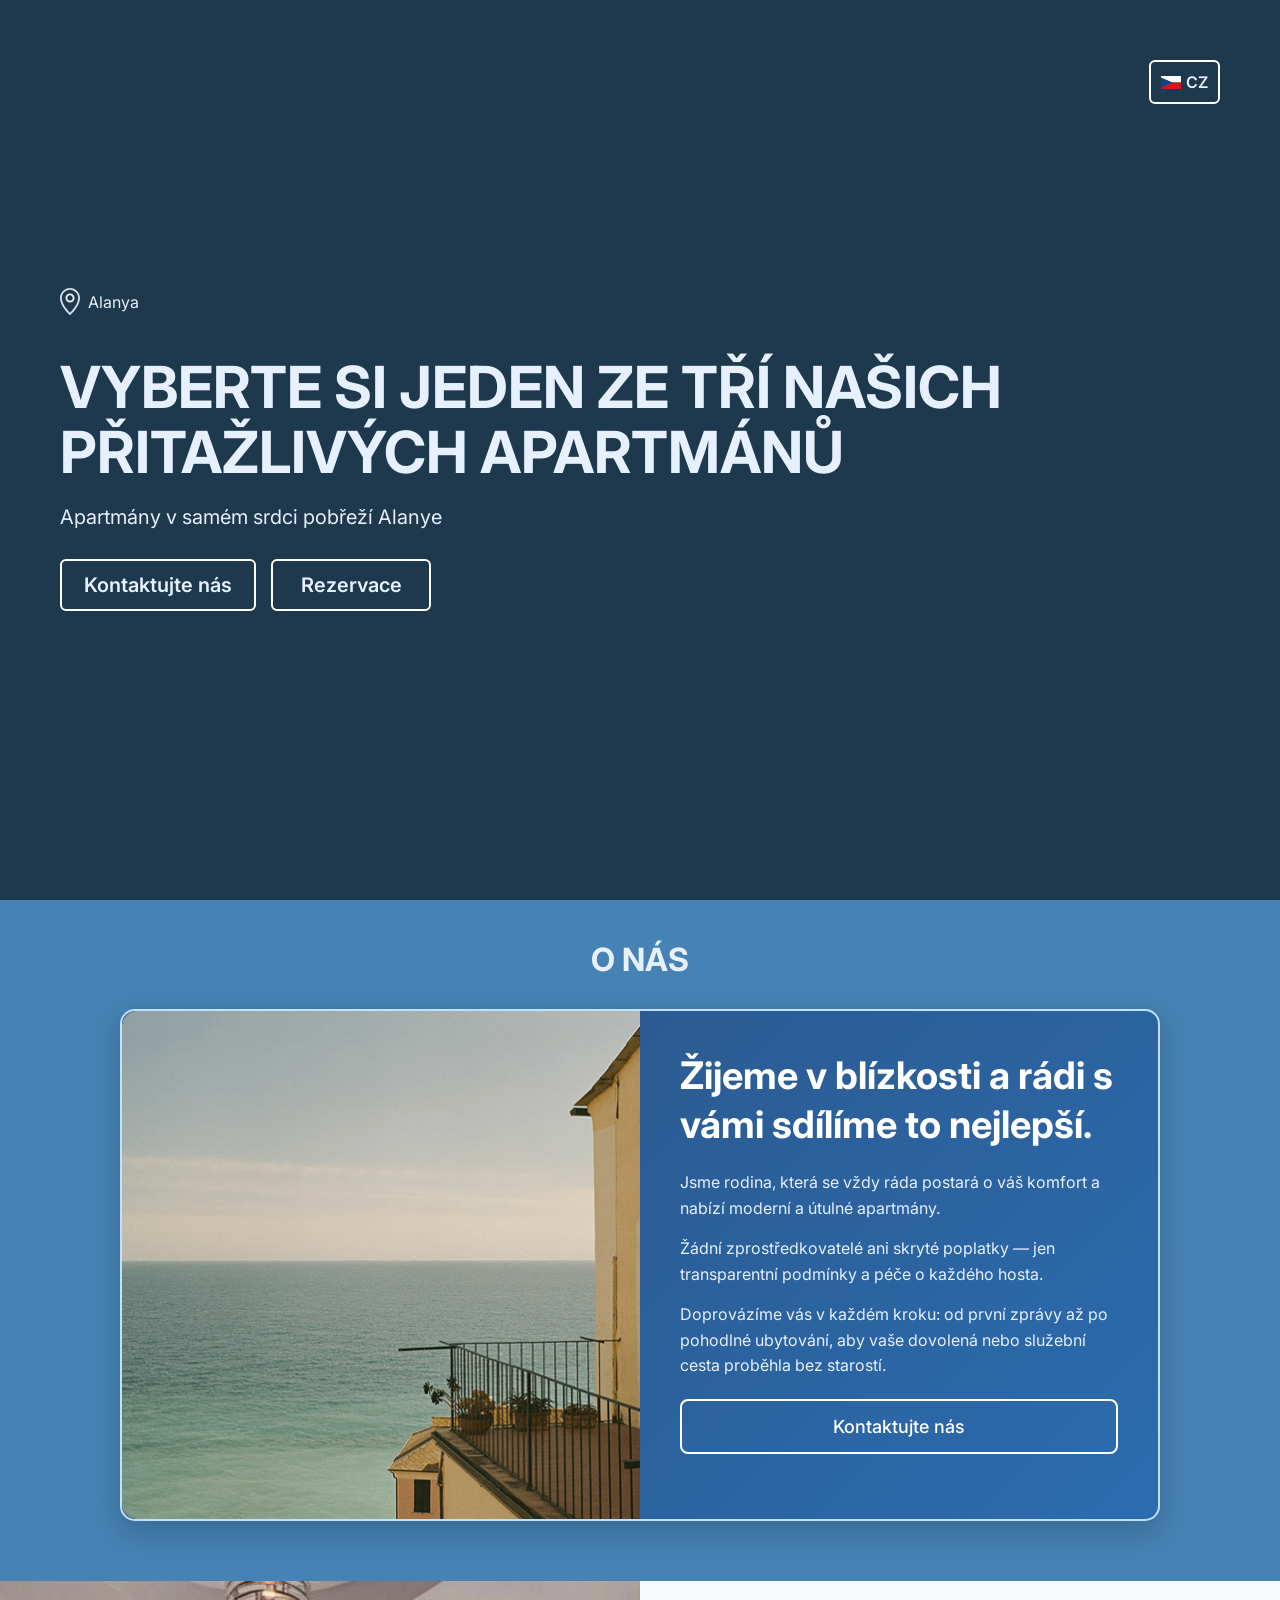
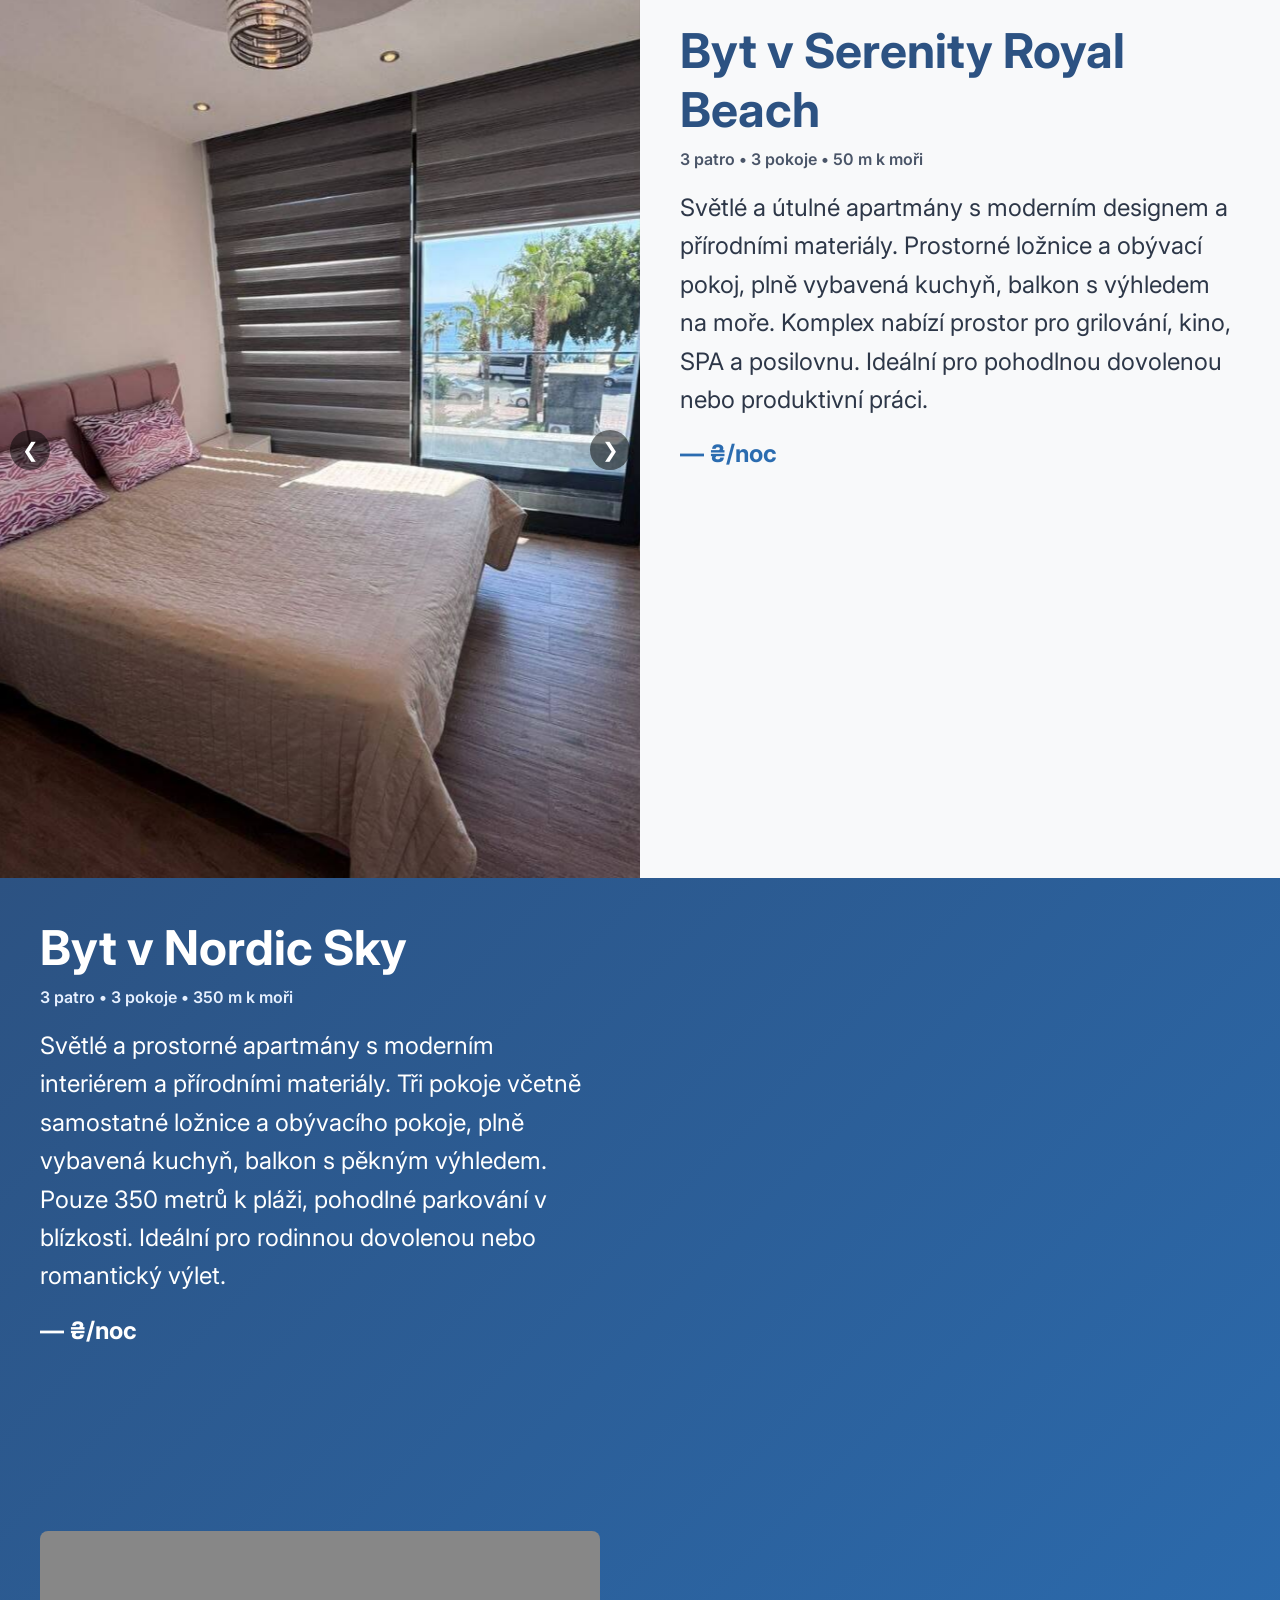
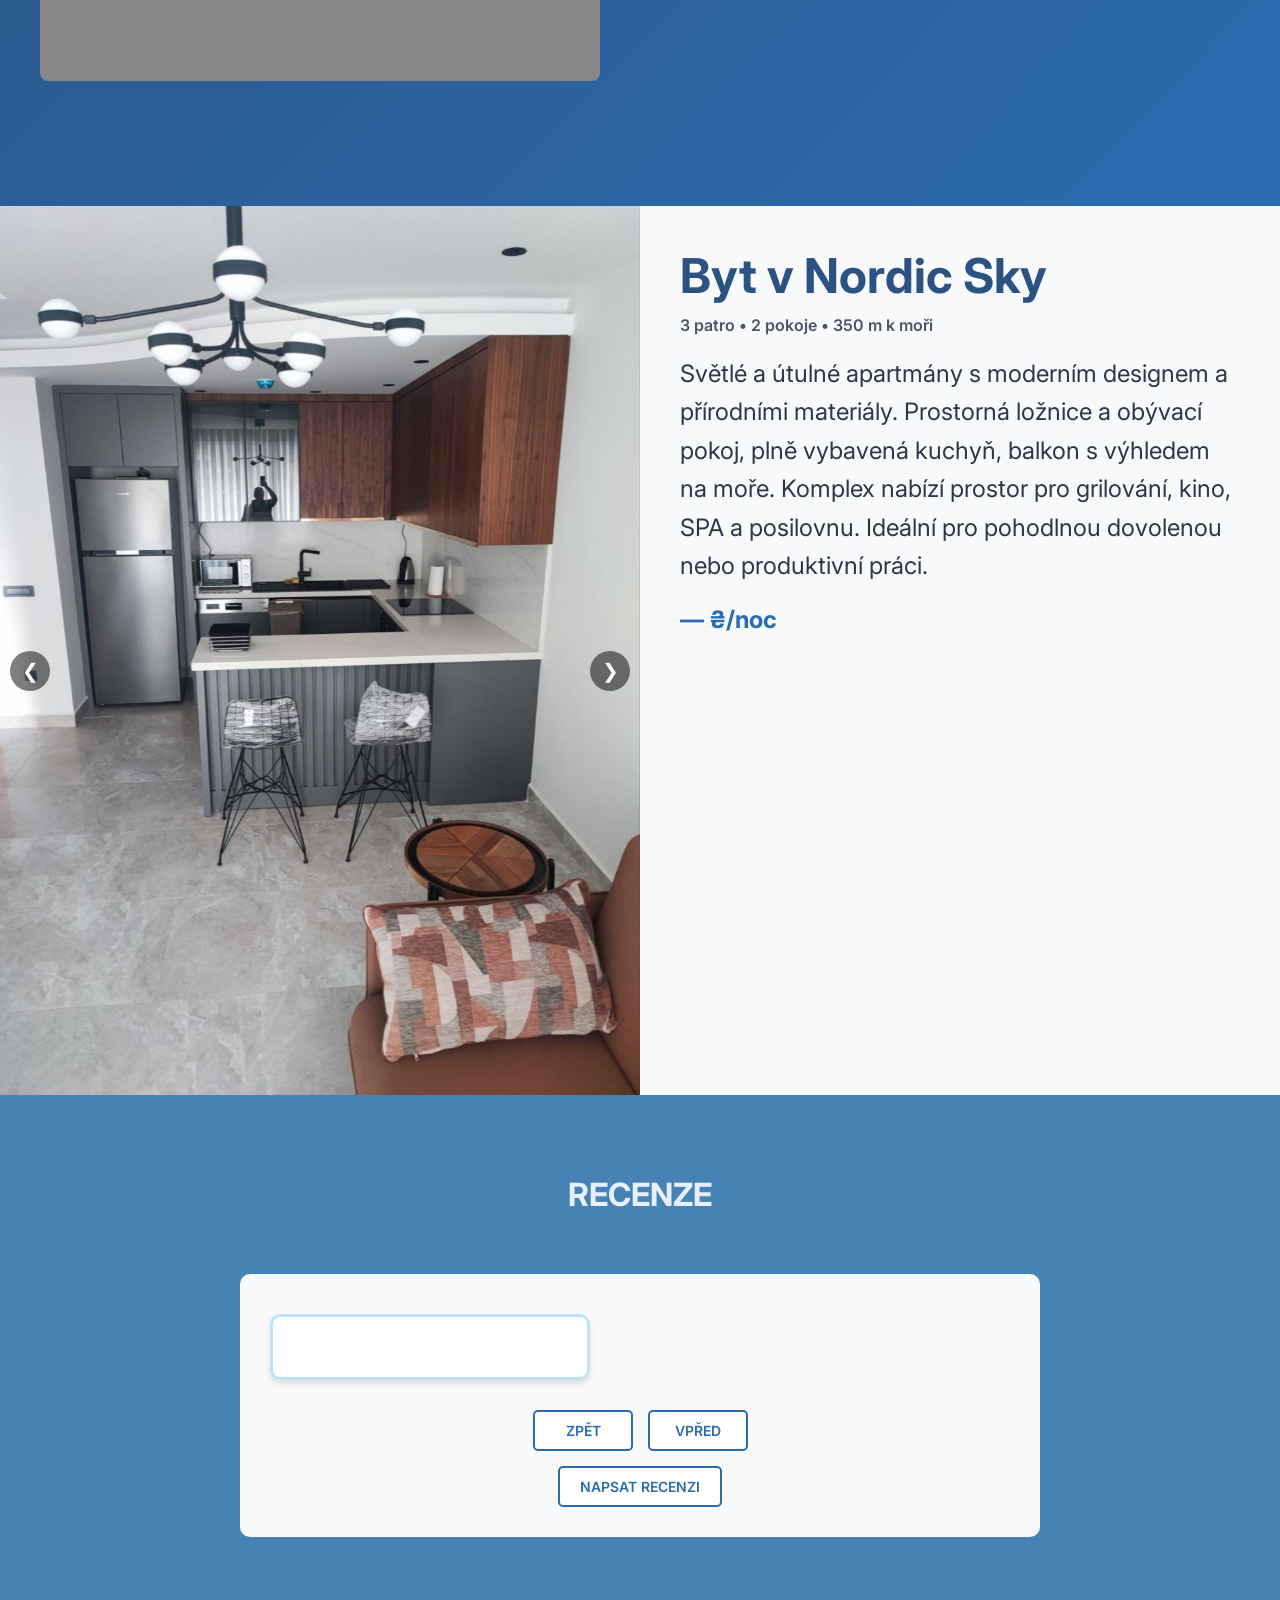
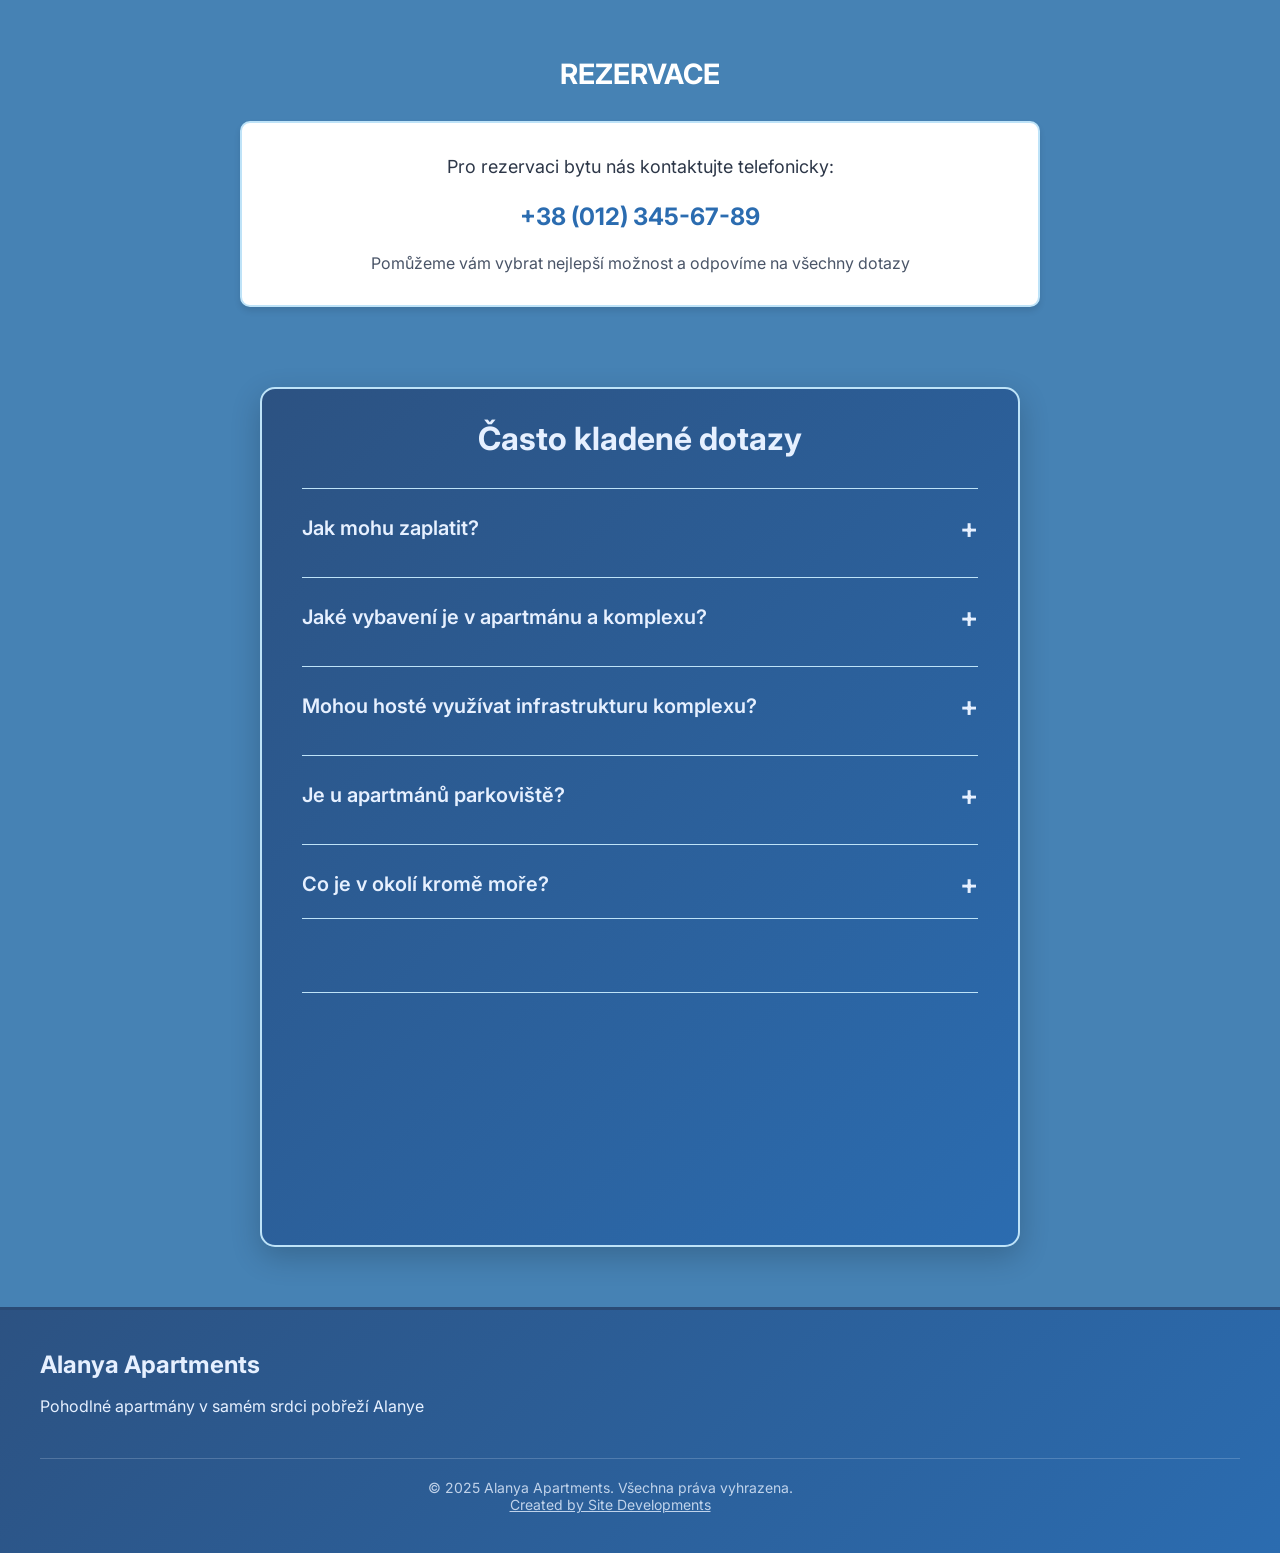
==== commit e7f5a371: "Add files via upload" ====
--- a/indexCZ.html
+++ b/indexCZ.html
@@ -1,696 +1,790 @@
-<!DOCTYPE html>
-<html lang="cs">
-
-<head>
-  <meta charset="UTF-8">
-  <meta name="viewport" content="width=device-width, initial-scale=1.0">
-  <meta name="description" content="Pronajměte si pohodlné apartmány v srdci Alanye.">
-  <link rel="stylesheet" href="style.css">
-  <title>Apartmány Alanya</title>
-  <link rel="preconnect" href="https://fonts.googleapis.com">
-  <link rel="preconnect" href="https://fonts.gstatic.com" crossorigin>
-  <link
-    href="https://fonts.googleapis.com/css2?family=Inter:ital,opsz,wght@0,14..32,100..900;1,14..32,100..900&family=Noto+Serif:ital,wght@0,100..900;1,100..900&display=swap"
-    rel="stylesheet">
-
-  <link rel="stylesheet" href="./animations.css">
-
-
-  <!-- ===== Animace (vložené, lze přesunout do animations.css) ===== -->
-  <style>
-    /* ----------------------------
-       Obecné: jednoduché animace vstupu ze stran
-       ---------------------------- */
-    .animate-side {
-      opacity: 0;
-      transition: transform 400ms cubic-bezier(.2,.9,.3,1), opacity 600ms ease;
-      will-change: transform, opacity;
-    }
-
-    /* startovní pozice (přidávají se dynamicky třídami) */
-    .animate-side.from-right { transform: translateX(50px); }
-    .animate-side.from-left { transform: translateX(-50px); }
-
-    /* visible */
-    .animate-side.visible {
-      opacity: 1;
-      transform: translateX(0);
-    }
-
-    /* Dětské prvky — také vstupují z boku (nastavuje se data-direction) */
-    .animate-child {
-      opacity: 0;
-      transition: transform 480ms cubic-bezier(.2,.9,.3,1), opacity 480ms ease;
-      will-change: transform, opacity;
-    }
-
-    .animate-child[data-direction="right"] { transform: translateX(30px); }
-    .animate-child[data-direction="left"] { transform: translateX(-30px); }
-
-    .animate-child.visible {
-      opacity: 1;
-      transform: translateX(0);
-    }
-
-    /* rychlejší/pomalejší modifikátory */
-    .animate-fast { transition-duration: 480ms !important; }
-    .animate-slow { transition-duration: 900ms !important; }
-
-    /* reduced motion */
-    @media (prefers-reduced-motion: reduce) {
-      .animate-side, .animate-child {
-        transition: none !important;
-        transform: none !important;
-        opacity: 1 !important;
-      }
-    }
-
-    /* Styly sekce rezervace */
-    .quick-booking {
-      padding: 40px 20px;
-      display: flex;
-      justify-content: center;
-      border-radius: 10px;
-      margin: 40px 20px;
-
-    }
-
-    .qb-container {
-      width: 100%;
-      max-width: 800px;
-      text-align: center;
-      
-    }
-
-    .qb-container h2 {
-      color: #ffffff;
-      font-size: 28px;
-      font-weight: 700;
-      margin-bottom: 30px;
-    }
-
-    .booking-contact {
-      background: #ffffff;
-      border-radius: 10px;
-      padding: 30px 20px;
-      border: 2px solid #bee3f8;
-      box-shadow: 0 4px 6px rgba(0, 0, 0, 0.1);
-    }
-
-    .booking-text {
-      color: #2d3748;
-      font-size: 18px;
-      font-weight: 400;
-      margin-bottom: 20px;
-      line-height: 1.6;
-    }
-
-    .booking-phone {
-      color: #2b6cb0;
-      font-size: 24px;
-      font-weight: 700;
-      text-decoration: none;
-      display: block;
-      margin-bottom: 20px;
-      transition: color 0.3s ease;
-    }
-
-    .booking-phone:hover {
-      color: #2c5282;
-    }
-
-    .booking-note {
-      color: #4a5568;
-      font-size: 16px;
-      font-weight: 400;
-      line-height: 1.5;
-    }
-
-    /* Responzivita pro sekci rezervace */
-    @media (max-width: 768px) {
-      .quick-booking {
-        margin: 20px 10px;
-        padding: 20px 10px;
-      }
-
-      .qb-container h2 {
-        font-size: 24px;
-      }
-
-      .booking-text {
-        font-size: 16px;
-      }
-
-      .booking-phone {
-        font-size: 20px;
-      }
-
-      .booking-note {
-        font-size: 14px;
-      }
-    }
-  </style>
-</head>
-
-<body>
-
-    <script>
-
-        if ('IntersectionObserver' in window) {
-  const mapIO = new IntersectionObserver((entries, obs) => {
-    entries.forEach(e => {
-      if (e.isIntersecting) {
-        e.target.src = e.target.dataset.src;
-        obs.unobserve(e.target);
-      }
-    });
-  }, {rootMargin: '200px'});
-  document.querySelectorAll('iframe[data-src]').forEach(el => mapIO.observe(el));
-} else {
-  // fallback
-  document.querySelectorAll('iframe[data-src]').forEach(el => el.src = el.dataset.src);
-}
-
-
-        // Typewriter effect
-function initTypewriter() {
-  const words = ["PŘITAŽLIVÝCH", "MODERNÍCH", "POHODLNÝCH", "STYLOVÝCH", "VHODNÝCH", "PROSTORNÝCH", "ELEGANTNÍCH"];
-  const wordSpan = document.querySelector(".word");
-
-  let wordIndex = 0;
-  let charIndex = 0;
-  let deleting = false;
-  let delay = 100;
-
-  function type() {
-    const currentWord = words[wordIndex];
-
-    if (!deleting) {
-      wordSpan.textContent = currentWord.slice(0, charIndex + 1);
-      charIndex++;
-
-      if (charIndex === currentWord.length) {
-        deleting = true;
-        setTimeout(type, 1000);
-        return;
-      }
-    } else {
-      wordSpan.textContent = currentWord.slice(0, charIndex - 1);
-      charIndex--;
-
-      if (charIndex === 0) {
-        deleting = false;
-        wordIndex = (wordIndex + 1) % words.length;
-      }
-    }
-
-    setTimeout(type, deleting ? 50 : delay);
-  }
-
-  type();
-}
-    </script>
-
-  <!-- ====== HEADER ====== -->
-  <header class="header" id="hero" data-animate>
-    <!-- video pozadí: vložte svůj soubor -->
-    <video class="background-video" autoplay muted loop playsinline>
-      <source src="./img/headerBG.mp4" type="video/mp4">
-      <!-- fallback: uživatelům bez videa se zobrazí obrázek (JS přidá třídu) -->
-    </video>
-
-    <!-- překrytí -->
-    <div class="overlay" aria-hidden="true"></div>
-
-    <!-- fallback obrázek (pokud potřeba) -->
-    <div class="video-fallback" aria-hidden="true"></div>
-
-    <!-- Obsah nad videem -->
-    <div class="headerLang">
-      <div class="selectedLang">
-        <img src="./img/cz.svg" alt="Vlajka">
-        <p>CZ</p>
-      </div>
-      <ul class="langDropdown">
-        <li>
-          <a href="./index.html">
-            <img src="./img/gb.svg" alt="English flag">
-            <p>EN</p>
-          </a>
-        </li>
-        <li>
-          <a href="./indexUA.html">
-            <img src="./img/ua.svg" alt="Ukrainian flag">
-            <p>UA</p>
-          </a>
-        </li>
-        <li>
-          <a href="./indexTR.html">
-          <img src="./img/tr.svg" alt="Turkish flag">
-          <p>TR</p>
-          </a>
-        </li>
-          <li>
-            <a href="./indexCZ.html">
-              <img src="./img/cz.svg" alt="Czech flag">
-              <p>CZ</p>
-            </a>
-        </li>
-          <li>
-            <a href="./indexRU.html">
-              <img src="./img/ru.svg" alt="Russian flag">
-              <p>RU</p>
-            </a>
-        </li>
-      </ul>
-    </div>
-    <div class="header-content" data-animate>
-
-      <ul class="location" aria-hidden="false">
-        <li><img src="./img/location.svg" alt="Lokalita"></li>
-        <li>
-          <p>Alanya</p>
-        </li>
-      </ul>
-
-      <h1 class="headerMainText">
-        VYBERTE SI JEDEN ZE TŘÍ NAŠICH <br>
-        <span class="word" aria-live="polite"></span> APARTMÁNŮ
-      </h1>
-
-      <h2 class="headerSubText">Apartmány v samém srdci pobřeží Alanye</h2>
-
-      <div class="headerButtons">
-        <!-- aktualizováno: volá scrollToSection -->
-        <button class="btn" onclick="scrollToSection('quick-booking')">Kontaktujte nás</button>
-        <button class="btn" onclick="scrollToSection('quick-booking')">Rezervace</button>
-      </div>
-    </div>
-  </header>
-
-  <!-- ====== ABOUT ====== -->
-  <section class="about" data-animate>
-    <h2 class="aboutText">
-      O NÁS
-    </h2>
-    <div class="aboutContent">
-      <img class="aboutIMG" src="./img/aboutApartament.png" alt="">
-      <div class="aboutDiscrubtionContent">
-        <h2 class="aboutSubText">
-          Žijeme v blízkosti a rádi
-          s vámi sdílíme to nejlepší.
-        </h2>
-        <ul class="aboutDiscrubtionList">
-          <p class="aboutDiscrubtion">
-            Jsme rodina, která se vždy ráda postará o váš komfort a nabízí moderní a útulné apartmány.
-           </p>
-          <p class="aboutDiscrubtion">
-            Žádní zprostředkovatelé ani skryté poplatky — jen transparentní podmínky a péče o každého hosta.
-          </p>
-          <p class="aboutDiscrubtion">
-            Doprovázíme vás v každém kroku: od první zprávy až po pohodlné ubytování, aby vaše dovolená nebo služební cesta proběhla bez starostí.
-          </p>
-        </ul>
-        <!-- aktualizováno: vede na kontaktní sekci -->
-        <button class="aboutButton" onclick="scrollToSection('contact-callback')">
-          Kontaktujte nás
-        </button>
-      </div>
-    </div>
-  </section>
-
-  <!-- ====== APARTMENT (1) ====== -->
-  <section class="apartament" data-animate>
-    <div class="apartamentSlider">
-      <button class="sliderBtn prev">&#10094;</button>
-      <div class="slides">
-        <img class="apartamentIMG active" src="./img/apartament1_1.jpg" alt="" loading="lazy">
-        <img class="apartamentIMG" src="./img/apartament1_2.jpg" alt="" loading="lazy">
-        <img class="apartamentIMG" src="./img/apartament1_3.jpg" alt="" loading="lazy">
-        <img class="apartamentIMG" src="./img/apartament1_4.jpg" alt="" loading="lazy">
-        <img class="apartamentIMG" src="./img/apartament1_5.jpg" alt="" loading="lazy">
-        <img class="apartamentIMG" src="./img/apartament1_6.jpg" alt="" loading="lazy">
-        <img class="apartamentIMG" src="./img/apartament1_7.jpg" alt="" loading="lazy">
-        <img class="apartamentIMG" src="./img/apartament1_8.jpg" alt="" loading="lazy">
-        <img class="apartamentIMG" src="./img/apartament1_9.jpg" alt="" loading="lazy">
-        <img class="apartamentIMG" src="./img/apartament1_10.jpg" alt="" loading="lazy">
-        <img class="apartamentIMG" src="./img/apartament1_11.jpg" alt="" loading="lazy">
-        <img class="apartamentIMG" src="./img/apartament1_12.jpg" alt="" loading="lazy">
-        <img class="apartamentIMG" src="./img/apartament1_13.jpg" alt="" loading="lazy">
-      </div>
-      <button class="sliderBtn next">&#10095;</button>
-    </div>
-
-    <div class="apartamentContent">
-      <h2 class="apartamentText">Byt v Serenity Royal Beach</h2>
-      <p class="apartamentSubText">3 pokoje • 50 m k moři</p>
-      <p class="apartamentTex">
-Světlé a útulné apartmány s moderním designem a přírodními materiály. Prostorné ložnice a obývací pokoj, plně vybavená kuchyň, balkon s výhledem na moře. Komplex nabízí prostor pro grilování, kino, SPA a posilovnu. Ideální pro pohodlnou dovolenou nebo produktivní práci.
-      </p>
-      <h2 class="apartamentPrice" data-apartment="1"><span>—</span> ₴/noc</h2>
-      <ul class="apartamentAdvantages">
-        <li class="apartamentAdvantagesItem">Wi-Fi</li>
-        <li class="apartamentAdvantagesItem">Klimatizace</li>
-        <li class="apartamentAdvantagesItem">Podzemní parkování v areálu</li>
-        <li class="apartamentAdvantagesItem">Kino</li>
-                <li class="apartamentAdvantagesItem">SPA zóna</li>
-                        <li class="apartamentAdvantagesItem">Ostraha</li>
-                        <li class="apartamentAdvantagesItem">Fitness</li>        
-                        <li class="apartamentAdvantagesItem">Pracovna</li>
-      </ul>
-      <iframe class="map" src="https://www.google.com/maps/embed?pb=!1m18!1m12!1m3!1d8139.860436794304!2d32.04069893885478!3d36.53328267371921!2m3!1f0!2f0!3f0!3m2!1i1024!2i768!4f13.1!3m3!1m2!1s0x14dc99c34fd67c41%3A0x459c3a65554cac9a!2sSerenity%20Royal%20Beach!5e0!3m2!1suk!2sua!4v1757622546157!5m2!1suk!2sua" style="border:0;" allowfullscreen="" loading="lazy" referrerpolicy="no-referrer-when-downgrade"></iframe>
-      <!-- aktualizováno: vede na rezervaci -->
-      <button class="apartamentButton" onclick="scrollToSection('quick-booking')">Rezervovat</button>
-    </div>
-  </section>
-
-  <!-- ====== APARTMENT (mobile/variants preserved) ====== -->
-  <section class="apartament1" data-animate>
-    <div class="apartamentSlider slidesPHONE">
-      <div class="slides">
-        <img class="apartamentIMG active" src="./img/apartament2_2.jpg" alt="" loading="lazy">
-        <img class="apartamentIMG" src="./img/apartament2_3.jpg" alt="" loading="lazy">
-        <img class="apartamentIMG" src="./img/apartament2_4.jpg" alt="" loading="lazy">
-        <img class="apartamentIMG" src="./img/apartament2_5.jpg" alt="" loading="lazy">
-        <img class="apartamentIMG" src="./img/apartament2_6.jpg" alt="" loading="lazy">
-        <img class="apartamentIMG" src="./img/apartament2_7.jpg" alt="" loading="lazy">
-        <img class="apartamentIMG" src="./img/apartament2_8.jpg" alt="" loading="lazy">
-        <img class="apartamentIMG" src="./img/apartament2_9.jpg" alt="" loading="lazy">
-        <img class="apartamentIMG" src="./img/apartament2_10.jpg" alt="" loading="lazy">
-        <img class="apartamentIMG" src="./img/apartament2_11.jpg" alt="" loading="lazy">
-      </div>
-      <button class="sliderBtn prev">&#10094;</button>
-      <button class="sliderBtn next">&#10095;</button>
-    </div>
-    <div class="apartamentContent1">
-      <h2 class="apartamentText1">Byt v Nordic Sky</h2>
-      <p class="apartamentSubText1">3 pokoje • 350 m k moři</p>
-      <p class="apartamentTex1">Světlé a prostorné apartmány s moderním interiérem a přírodními materiály. Tři pokoje včetně samostatné ložnice a obývacího pokoje, plně vybavená kuchyň, balkon s pěkným výhledem. Pouze 350 metrů k pláži, pohodlné parkování v blízkosti. Ideální pro rodinnou dovolenou nebo romantický výlet.</p>
-      <h2 class="apartamentPrice1" data-apartment="2"><span>—</span> ₴/noc</h2>
-      <ul class="apartamentAdvantages1">
-        <li class="apartamentAdvantagesItem1">Wi-Fi</li>
-        <li class="apartamentAdvantagesItem1">Prostor pro grilování</li>
-        <li class="apartamentAdvantagesItem1">Klimatizace</li>
-        <li class="apartamentAdvantagesItem1">Podzemní parkování v areálu</li>
-        <li class="apartamentAdvantagesItem1">Kino</li>
-                <li class="apartamentAdvantagesItem1">SPA zóna</li>
-                        <li class="apartamentAdvantagesItem1">Ostraha</li>
-                        <li class="apartamentAdvantagesItem1">Fitness</li>        
-                        <li class="apartamentAdvantagesItem1">Pracovna</li>
-      </ul>
-<iframe class="map" src="https://www.google.com/maps/embed?pb=!1m18!1m12!1m3!1d3206.1081898644106!2d32.049319276265926!3d36.527384172326244!2m3!1f0!2f0!3f0!3m2!1i1024!2i768!4f13.1!3m3!1m2!1s0x14dc9900172b4afb%3A0x8e767a22325dc1d9!2sNordic%20Sky!5e0!3m2!1suk!2sua!4v1757622619935!5m2!1suk!2sua" style="border:0;" allowfullscreen="" loading="lazy" referrerpolicy="no-referrer-when-downgrade"></iframe>
-      <!-- aktualizováno: vede na rezervaci -->
-      <button class="apartamentButton1" onclick="scrollToSection('quick-booking')">Rezervovat</button>
-    </div>
-    <div class="apartamentSlider slidesDESKT">
-      <div class="slides">
-        <img class="apartamentIMG active" src="./img/apartament2_2.jpg" alt="" loading="lazy">
-        <img class="apartamentIMG" src="./img/apartament2_3.jpg" alt="" loading="lazy">
-        <img class="apartamentIMG" src="./img/apartament2_4.jpg" alt="" loading="lazy">
-        <img class="apartamentIMG" src="./img/apartament2_5.jpg" alt="" loading="lazy">
-        <img class="apartamentIMG" src="./img/apartament2_6.jpg" alt="" loading="lazy">
-        <img class="apartamentIMG" src="./img/apartament2_7.jpg" alt="" loading="lazy">
-        <img class="apartamentIMG" src="./img/apartament2_8.jpg" alt="" loading="lazy">
-        <img class="apartamentIMG" src="./img/apartament2_9.jpg" alt="" loading="lazy">
-        <img class="apartamentIMG" src="./img/apartament2_10.jpg" alt="" loading="lazy">
-        <img class="apartamentIMG" src="./img/apartament2_11.jpg" alt="" loading="lazy">
-      </div>
-      <button class="sliderBtn prev">&#10094;</button>
-      <button class="sliderBtn next">&#10095;</button>
-    </div>
-  </section>
-
-  <!-- ====== APARTMENT (duplicate kept) ====== -->
-  <section class="apartament" data-animate>
-    <div class="apartamentSlider">
-      <button class="sliderBtn prev">&#10094;</button>
-      <div class="slides">
-
-        <img class="apartamentIMG active" src="./img/apartament3_1.png" alt="" loading="lazy">
-        <img class="apartamentIMG" src="./img/apartament3_2.png" alt="" loading="lazy">
-        <img class="apartamentIMG" src="./img/apartament3_3.png" alt="" loading="lazy">
-        <img class="apartamentIMG" src="./img/apartament3_4.png" alt="" loading="lazy">
-        <img class="apartamentIMG" src="./img/apartament3_5.png" alt="" loading="lazy">
-        <img class="apartamentIMG" src="./img/apartament3_6.png" alt="" loading="lazy">
-                <img class="apartamentIMG" src="./img/apartament3_7.png" alt="" loading="lazy">
-      </div>
-      <button class="sliderBtn next">&#10095;</button>
-    </div>
-
-    <div class="apartamentContent">
-      <h2 class="apartamentText">Byt v Nordic Sky</h2>
-      <p class="apartamentSubText">2 pokoje • 350 m k moři</p>
-      <p class="apartamentTex">
-Světlé a útulné apartmány s moderním designem a přírodními materiály. Prostorná ložnice a obývací pokoj, plně vybavená kuchyň, balkon s výhledem na moře. Komplex nabízí prostor pro grilování, kino, SPA a posilovnu. Ideální pro pohodlnou dovolenou nebo produktivní práci.
-      </p>
-      <h2 class="apartamentPrice" data-apartment="3"><span>—</span> ₴/noc</h2>
-      <ul class="apartamentAdvantages">
-        <li class="apartamentAdvantagesItem">Wi-Fi</li>
-        <li class="apartamentAdvantagesItem">Prostor pro grilování</li>
-        <li class="apartamentAdvantagesItem">Klimatizace</li>
-        <li class="apartamentAdvantagesItem">Podzemní parkování v areálu</li>
-        <li class="apartamentAdvantagesItem">Kino</li>
-                <li class="apartamentAdvantagesItem">SPA zóna</li>
-                        <li class="apartamentAdvantagesItem">Ostraha</li>
-                        <li class="apartamentAdvantagesItem">Fitness</li>        
-                        <li class="apartamentAdvantagesItem">Pracovna</li>
-      </ul>
-<iframe class="map" src="https://www.google.com/maps/embed?pb=!1m18!1m12!1m3!1d3206.1081898644106!2d32.049319276265926!3d36.527384172326244!2m3!1f0!2f0!3f0!3m2!1i1024!2i768!4f13.1!3m3!1m2!1s0x14dc9900172b4afb%3A0x8e767a22325dc1d9!2sNordic%20Sky!5e0!3m2!1suk!2sua!4v1757622619935!5m2!1suk!2sua" style="border:0;" allowfullscreen="" loading="lazy" referrerpolicy="no-referrer-when-downgrade"></iframe>
-      <!-- aktualizováno: vede na rezervaci -->
-      <button class="apartamentButton" onclick="scrollToSection('quick-booking')">Rezervovat</button>
-    </div>
-  </section>
-
-  <!-- ====== REVIEWS ====== -->
-  <section class="reviews" data-animate>
-    <h2 class="aboutText">RECENZE</h2>
-    <div class="reviewsContent">
-      <div class="reviewsWrapper">
-        <ul class="reviewsList">
-          <li class="reviewsItem"></li>
-        </ul>
-      </div>
-      <div class="reviewsButtons">
-        <button id="prevBtn">ZPĚT</button>
-        <button id="nextBtn">VPŘED</button>
-      </div>
-    </div>
-  </section>
-
-  <!-- ====== CONTACT FOR BOOKING ====== -->
-  <section id="quick-booking" class="quick-booking" aria-labelledby="qb-title" data-animate>
-    <div class="qb-container">
-      <h2 id="qb-title">REZERVACE</h2>
-
-      <div class="booking-contact">
-        <p class="booking-text">Pro rezervaci bytu nás kontaktujte telefonicky:</p>
-        <a href="tel:+380123456789" class="booking-phone">+38 (012) 345-67-89</a>
-        <p class="booking-note">Pomůžeme vám vybrat nejlepší možnost a odpovíme na všechny dotazy</p>
-      </div>
-
-    </div>
-  </section>
-
-  <!-- ====== FAQ ====== -->
-  <section id="faq" class="faq" aria-labelledby="faq-title" data-animate>
-    <div class="faq-wrap">
-      <h2 id="faq-title" class="faq-title">Často kladené dotazy</h2>
-      <div class="faq-item">
-        <button class="faq-question" aria-expanded="false" aria-controls="faq1-answer" id="faq1">
-          Jak mohu zaplatit? <span class="faq-toggle">+</span>
-        </button>
-        <div class="faq-answer" id="faq1-answer" role="region" aria-labelledby="faq1" >
-          Po potvrzení rezervace vám poskytneme několik pohodlných platebních metod. Možná je také platba v hotovosti našemu zástupci při příjezdu. V každém případě je požadována vratná záloha 500 €, která je plně vrácena při odjezdu.
-        </div>
-      </div>
-      <div class="faq-item">
-        <button class="faq-question" aria-expanded="false" aria-controls="faq2-answer" id="faq2">
-          Jaké vybavení je v apartmánu a komplexu? <span class="faq-toggle">+</span>
-        </button>
-        <div class="faq-answer" id="faq2-answer" role="region" aria-labelledby="faq2" >
-          Každý apartmán je plně vybaven pro pohodlný pobyt: TV, lednice, žehlička, myčka, pračka, kompletní jídelní sada, klimatizace v každém pokoji a podlahové topení v koupelnách (v apartmánu č.1 podlahové topení v celé ploše). Na území komplexu je k dispozici sdílené připojení k internetu. Pro váš odpočinek jsou k dispozici krytý a venkovní bazén, sauna, hammam, římské lázně, kino a fitness.
-        </div>
-      </div>
-      <div class="faq-item">
-        <button class="faq-question" aria-expanded="false" aria-controls="faq3-answer" id="faq3">
-          Mohou hosté využívat infrastrukturu komplexu? <span class="faq-toggle">+</span>
-        </button>
-        <div class="faq-answer" id="faq3-answer" role="region" aria-labelledby="faq3">
-          Ano, všechny objekty infrastruktury v komplexu jsou k dispozici obyvatelům. Pravidla užívání jsou umístěna na informační tabuli u vchodu do bloku B, kde se apartmány nacházejí.
-<br>
-<br>
-V bloku A se nachází stolní tenis a PlayStation.
-<br>
-<br>
-V bloku C jsou sauny a relaxační zóna.
-<br>
-<br>
-Na otevřeném prostranství je kurt, prostor pro grilování a bazén se skluzavkami.
-        </div>
-      </div>
-      <div class="faq-item">
-        <button class="faq-question" aria-expanded="false" aria-controls="faq4-answer" id="faq4">
-          Je u apartmánů parkoviště? <span class="faq-toggle">+</span>
-        </button>
-        <div class="faq-answer" id="faq4-answer" role="region" aria-labelledby="faq4">
-          Ano, v blízkosti apartmánů je parkoviště pro hosty.
-        </div>
-      </div>
-            <div class="faq-item">
-        <button class="faq-question" aria-expanded="false" aria-controls="faq5-answer" id="faq5">
-          Co je v okolí kromě moře? <span class="faq-toggle">+</span>
-        </button>
-        <div class="faq-answer" id="faq5-answer" role="region" aria-labelledby="faq5">
-          Nedaleko komplexu protéká řeka Dim-Çay s malebnou promenádou. V pěší dostupnosti jsou restaurace, obchody a turistické body. Trhy fungují v pondělí a ve čtvrtek. Od pláže vede moderní 4 km promenáda do centra, ideální pro procházky nebo jízdu autobusem.
-        </div>
-            <div class="faq-item">
-        <button class="faq-question" aria-expanded="false" aria-controls="faq6-answer" id="faq6">
-          Jak se dostat do komplexu? <span class="faq-toggle">+</span>
-        </button>
-        <div class="faq-answer" id="faq6-answer" role="region" aria-labelledby="faq6">
-          Organizujeme transfery z letišť Antalya a Alanya. Hostům jsou k dispozici dvě možnosti:
-
-          <br>
-            <br>
-Soukromý transfer — 75–80 € za auto (z Antalye).
-            <br>
-            <br>
-
-Skupinový transfer — 15 € za osobu (z Antalye).
-Cena transferu z letiště Alanya bude nižší — poskytneme podrobnosti samostatně.
-            <br>
-            <br>
-
-Pokud přijedete vlastním autem nebo si pronajmete auto, k dispozici je podzemní parkoviště, které je zahrnuto v ceně ubytování.
-        </div>
-      </div>
-      <h2 class="faqTex">Pro další dotazy kontaktujte prosím majitele apartmánů.</h2>
-      <a href="mailto:vsevolodivcenko68@gmail.com">
-          <button class="faqButton">Kontakt</button>
-      </a>
-    </div>
-  </section>
-
-  <!-- ====== FOOTER ====== -->
-  <footer class="footer" data-animate>
-    <div class="footer-container">
-      <div class="footer-content">
-        <div class="footer-section">
-          <h3>Apartmány Alanya</h3>
-          <p>Pohodlné apartmány v samém srdci pobřeží Alanye</p>
-        </div>
-      </div>
-
-      <div class="footer-bottom">
-        <p>&copy; 2025 Apartmány Alanya. Všechna práva vyhrazena.</p>
-      </div>
-    </div>
-  </footer>
-
-  <!-- ====== Animace JS (IntersectionObserver + střídání levo/pravo + rychlejší kaskáda) ====== -->
-  <script>
-    (function () {
-      const elements = Array.from(document.querySelectorAll('[data-animate]'));
-      if (!elements.length) return;
-
-      const observerOptions = {
-        root: null,
-        rootMargin: '0px 0px -10% 0px',
-        threshold: 0.06
-      };
-
-      // Základní zpoždění mezi sekcemi (menší -> rychlejší kaskáda)
-      const baseDelay = 30; // ms
-
-      const io = new IntersectionObserver((entries, obs) => {
-        entries.forEach(entry => {
-          if (!entry.isIntersecting) return;
-          const el = entry.target;
-          const idx = elements.indexOf(el);
-          // střídání: sudé indexy (0,2,4...) zprava, liché zleva
-          const direction = (idx % 2 === 0) ? 'right' : 'left';
-
-          // přidáme startovní třídu pro pozici
-          el.classList.add('animate-side', `from-${direction}`);
-
-          // přidáme data-direction pro dětské prvky, aby se synchronizoval směr
-          const children = el.querySelectorAll('h1,h2,h3,p,img,button,li,select,input,textarea,.slides,.apartamentContent > * , .qb-container > * , .contact-card > *');
-          children.forEach(child => {
-            child.classList.add('animate-child');
-            child.setAttribute('data-direction', direction);
-          });
-
-          // ukázání sekce s malým zpožděním podle indexu
-          const delay = idx * baseDelay;
-          setTimeout(() => {
-            el.classList.add('visible');
-          }, delay);
-
-          // kaskáda pro děti
-          children.forEach((child, cIdx) => {
-            const childDelay = delay + 60 + (cIdx * 45); // menší hodnoty pro rychlejší vstup
-            setTimeout(() => {
-              child.classList.add('visible');
-            }, childDelay);
-          });
-
-          // přestaneme pozorovat po zobrazení
-          obs.unobserve(el);
-        });
-      }, observerOptions);
-
-      // připojíme observer k elementům a hned nastavíme počáteční třídy (aby nedošlo k FOUC)
-      elements.forEach((el, i) => {
-        const dir = (i % 2 === 0) ? 'right' : 'left';
-        if (!el.classList.contains('animate-side')) {
-          el.classList.add('animate-side', `from-${dir}`);
-        }
-        io.observe(el);
-      });
-
-      // případ, kdy jsou elementy už viditelné při načtení
-      window.addEventListener('load', () => {
-        elements.forEach((el, idx) => {
-          const rect = el.getBoundingClientRect();
-          if (rect.top < window.innerHeight - 100) {
-            const dir = (idx % 2 === 0) ? 'right' : 'left';
-            el.classList.add('animate-side', `from-${dir}`);
-            const children = el.querySelectorAll('h1,h2,h3,p,img,button,li,select,input,textarea,.slides,.apartamentContent > * , .qb-container > * , .contact-card > *');
-            children.forEach(child => {
-              child.classList.add('animate-child');
-              child.setAttribute('data-direction', dir);
-            });
-            const delay = idx * baseDelay;
-            setTimeout(() => el.classList.add('visible'), delay);
-            children.forEach((child, cIdx) => {
-              setTimeout(() => child.classList.add('visible'), delay + 60 + (cIdx * 45));
-            });
-          }
-        });
-      });
-    })();
-  </script>
-
-  <!-- Jednoduchá pomoc pro plynulé rolování -->
-  <script>
-    function scrollToSection(id) {
-      try {
-        const el = document.getElementById(id);
-        if (el) {
-          el.scrollIntoView({ behavior: 'smooth', block: 'start' });
-        } else {
-          // fallback přes změnu location (funguje jako #anchor)
-          location.href = '#' + id;
-        }
-      } catch (e) {
-        location.href = '#' + id;
-      }
-    }
-  </script>
-
-  <!-- připojení externího script.js (ponechte svůj script.js) -->
-  <script src="./script.js"></script>
-  <script>document.addEventListener('DOMContentLoaded', initTypewriter);</script>
-</body>
-
+<!DOCTYPE html>
+<html lang="cs">
+
+<head>
+  <meta charset="UTF-8">
+  <meta name="viewport" content="width=device-width, initial-scale=1.0">
+  <meta name="description" content="Pronajměte si pohodlné apartmány v srdci Alanye.">
+  <link rel="stylesheet" href="style.css">
+  <title>Alanya Apartaments</title>
+  <link rel="preconnect" href="https://fonts.googleapis.com">
+  <link rel="preconnect" href="https://fonts.gstatic.com" crossorigin>
+  <link
+    href="https://fonts.googleapis.com/css2?family=Inter:ital,opsz,wght@0,14..32,100..900;1,14..32,100..900&family=Noto+Serif:ital,wght@0,100..900;1,100..900&display=swap"
+    rel="stylesheet">
+
+  <link rel="stylesheet" href="./animations.css">
+
+
+  <!-- ===== Animace (vložené, lze přesunout do animations.css) ===== -->
+  <style>
+    /* ----------------------------
+       Obecné: jednoduché animace vstupu ze stran
+       ---------------------------- */
+    .animate-side {
+      opacity: 0;
+      transition: transform 400ms cubic-bezier(.2,.9,.3,1), opacity 600ms ease;
+      will-change: transform, opacity;
+    }
+
+    /* startovní pozice (přidávají se dynamicky třídami) */
+    .animate-side.from-right { transform: translateX(50px); }
+    .animate-side.from-left { transform: translateX(-50px); }
+
+    /* visible */
+    .animate-side.visible {
+      opacity: 1;
+      transform: translateX(0);
+    }
+
+    /* Dětské prvky — také vstupují z boku (nastavuje se data-direction) */
+    .animate-child {
+      opacity: 0;
+      transition: transform 480ms cubic-bezier(.2,.9,.3,1), opacity 480ms ease;
+      will-change: transform, opacity;
+    }
+
+    .animate-child[data-direction="right"] { transform: translateX(30px); }
+    .animate-child[data-direction="left"] { transform: translateX(-30px); }
+
+    .animate-child.visible {
+      opacity: 1;
+      transform: translateX(0);
+    }
+
+    /* rychlejší/pomalejší modifikátory */
+    .animate-fast { transition-duration: 480ms !important; }
+    .animate-slow { transition-duration: 900ms !important; }
+
+    /* reduced motion */
+    @media (prefers-reduced-motion: reduce) {
+      .animate-side, .animate-child {
+        transition: none !important;
+        transform: none !important;
+        opacity: 1 !important;
+      }
+    }
+
+    /* Styly sekce rezervace */
+    .quick-booking {
+      padding: 40px 20px;
+      display: flex;
+      justify-content: center;
+      border-radius: 10px;
+      margin: 40px 20px;
+
+    }
+
+    .qb-container {
+      width: 100%;
+      max-width: 800px;
+      text-align: center;
+      
+    }
+
+    .qb-container h2 {
+      color: #ffffff;
+      font-size: 28px;
+      font-weight: 700;
+      margin-bottom: 30px;
+    }
+
+    .booking-contact {
+      background: #ffffff;
+      border-radius: 10px;
+      padding: 30px 20px;
+      border: 2px solid #bee3f8;
+      box-shadow: 0 4px 6px rgba(0, 0, 0, 0.1);
+    }
+
+    .booking-text {
+      color: #2d3748;
+      font-size: 18px;
+      font-weight: 400;
+      margin-bottom: 20px;
+      line-height: 1.6;
+    }
+
+    .booking-phone {
+      color: #2b6cb0;
+      font-size: 24px;
+      font-weight: 700;
+      text-decoration: none;
+      display: block;
+      margin-bottom: 20px;
+      transition: color 0.3s ease;
+    }
+
+    .booking-phone:hover {
+      color: #2c5282;
+    }
+
+    .booking-note {
+      color: #4a5568;
+      font-size: 16px;
+      font-weight: 400;
+      line-height: 1.5;
+    }
+
+    /* Responzivita pro sekci rezervace */
+    @media (max-width: 768px) {
+      .quick-booking {
+        margin: 20px 10px;
+        padding: 20px 10px;
+      }
+
+      .qb-container h2 {
+        font-size: 24px;
+      }
+
+      .booking-text {
+        font-size: 16px;
+      }
+
+      .booking-phone {
+        font-size: 20px;
+      }
+
+      .booking-note {
+        font-size: 14px;
+      }
+    }
+  </style>
+</head>
+
+<body>
+
+    <script>
+
+        if ('IntersectionObserver' in window) {
+  const mapIO = new IntersectionObserver((entries, obs) => {
+    entries.forEach(e => {
+      if (e.isIntersecting) {
+        e.target.src = e.target.dataset.src;
+        obs.unobserve(e.target);
+      }
+    });
+  }, {rootMargin: '200px'});
+  document.querySelectorAll('iframe[data-src]').forEach(el => mapIO.observe(el));
+} else {
+  // fallback
+  document.querySelectorAll('iframe[data-src]').forEach(el => el.src = el.dataset.src);
+}
+
+
+        // Typewriter effect
+function initTypewriter() {
+  const words = ["PŘITAŽLIVÝCH", "MODERNÍCH", "POHODLNÝCH", "STYLOVÝCH", "VHODNÝCH", "PROSTORNÝCH", "ELEGANTNÍCH"];
+  const wordSpan = document.querySelector(".word");
+
+  let wordIndex = 0;
+  let charIndex = 0;
+  let deleting = false;
+  let delay = 100;
+
+  function type() {
+    const currentWord = words[wordIndex];
+
+    if (!deleting) {
+      wordSpan.textContent = currentWord.slice(0, charIndex + 1);
+      charIndex++;
+
+      if (charIndex === currentWord.length) {
+        deleting = true;
+        setTimeout(type, 1000);
+        return;
+      }
+    } else {
+      wordSpan.textContent = currentWord.slice(0, charIndex - 1);
+      charIndex--;
+
+      if (charIndex === 0) {
+        deleting = false;
+        wordIndex = (wordIndex + 1) % words.length;
+      }
+    }
+
+    setTimeout(type, deleting ? 50 : delay);
+  }
+
+  type();
+}
+    </script>
+
+  <!-- ====== HEADER ====== -->
+  <header class="header" id="hero" data-animate>
+    <!-- video pozadí: vložte svůj soubor -->
+    <video class="background-video" autoplay muted loop playsinline>
+      <source src="./img/headerBG.mp4" type="video/mp4">
+      <!-- fallback: uživatelům bez videa se zobrazí obrázek (JS přidá třídu) -->
+    </video>
+
+    <!-- překrytí -->
+    <div class="overlay" aria-hidden="true"></div>
+
+    <!-- fallback obrázek (pokud potřeba) -->
+    <div class="video-fallback" aria-hidden="true"></div>
+
+    <!-- Obsah nad videem -->
+    <div class="headerLang">
+      <div class="selectedLang">
+        <img src="./img/cz.svg" alt="Vlajka">
+        <p>CZ</p>
+      </div>
+      <ul class="langDropdown">
+        <li>
+          <a href="./index.html">
+            <img src="./img/gb.svg" alt="English flag">
+            <p>EN</p>
+          </a>
+        </li>
+        <li>
+          <a href="./indexUA.html">
+            <img src="./img/ua.svg" alt="Ukrainian flag">
+            <p>UA</p>
+          </a>
+        </li>
+        <li>
+          <a href="./indexTR.html">
+          <img src="./img/tr.svg" alt="Turkish flag">
+          <p>TR</p>
+          </a>
+        </li>
+          <li>
+            <a href="./indexCZ.html">
+              <img src="./img/cz.svg" alt="Czech flag">
+              <p>CZ</p>
+            </a>
+        </li>
+          <li>
+            <a href="./indexRU.html">
+              <img src="./img/ru.svg" alt="Russian flag">
+              <p>RU</p>
+            </a>
+        </li>
+      </ul>
+    </div>
+    <div class="header-content" data-animate>
+
+      <ul class="location" aria-hidden="false">
+        <li><img src="./img/location.svg" alt="Lokalita"></li>
+        <li>
+          <p>Alanya</p>
+        </li>
+      </ul>
+
+      <h1 class="headerMainText">
+        VYBERTE SI JEDEN ZE TŘÍ NAŠICH <br>
+        <span class="word" aria-live="polite"></span> APARTMÁNŮ
+      </h1>
+
+      <h2 class="headerSubText">Apartmány v samém srdci pobřeží Alanye</h2>
+
+      <div class="headerButtons">
+        <!-- aktualizováno: volá scrollToSection -->
+        <button class="btn" onclick="scrollToSection('quick-booking')">Kontaktujte nás</button>
+        <button class="btn" onclick="scrollToSection('quick-booking')">Rezervace</button>
+      </div>
+    </div>
+  </header>
+
+  <!-- ====== ABOUT ====== -->
+  <section class="about" data-animate>
+    <h2 class="aboutText">
+      O NÁS
+    </h2>
+    <div class="aboutContent">
+      <img class="aboutIMG" src="./img/aboutApartament.png" alt="">
+      <div class="aboutDiscrubtionContent">
+        <h2 class="aboutSubText">
+          Žijeme v blízkosti a rádi
+          s vámi sdílíme to nejlepší.
+        </h2>
+        <ul class="aboutDiscrubtionList">
+          <p class="aboutDiscrubtion">
+            Jsme rodina, která se vždy ráda postará o váš komfort a nabízí moderní a útulné apartmány.
+           </p>
+          <p class="aboutDiscrubtion">
+            Žádní zprostředkovatelé ani skryté poplatky — jen transparentní podmínky a péče o každého hosta.
+          </p>
+          <p class="aboutDiscrubtion">
+            Doprovázíme vás v každém kroku: od první zprávy až po pohodlné ubytování, aby vaše dovolená nebo služební cesta proběhla bez starostí.
+          </p>
+        </ul>
+        <!-- aktualizováno: vede na kontaktní sekci -->
+        <button class="aboutButton" onclick="scrollToSection('contact-callback')">
+          Kontaktujte nás
+        </button>
+      </div>
+    </div>
+  </section>
+
+  <!-- ====== APARTMENT (1) ====== -->
+  <section class="apartament" data-animate>
+    <div class="apartamentSlider">
+      <button class="sliderBtn prev">&#10094;</button>
+      <div class="slides">
+        <img class="apartamentIMG active" src="./img/apartament1_1.jpg" alt="" loading="lazy">
+        <img class="apartamentIMG" src="./img/apartament1_2.jpg" alt="" loading="lazy">
+        <img class="apartamentIMG" src="./img/apartament1_3.jpg" alt="" loading="lazy">
+        <img class="apartamentIMG" src="./img/apartament1_4.jpg" alt="" loading="lazy">
+        <img class="apartamentIMG" src="./img/apartament1_5.jpg" alt="" loading="lazy">
+        <img class="apartamentIMG" src="./img/apartament1_6.jpg" alt="" loading="lazy">
+        <img class="apartamentIMG" src="./img/apartament1_7.jpg" alt="" loading="lazy">
+        <img class="apartamentIMG" src="./img/apartament1_8.jpg" alt="" loading="lazy">
+        <img class="apartamentIMG" src="./img/apartament1_9.jpg" alt="" loading="lazy">
+        <img class="apartamentIMG" src="./img/apartament1_10.jpg" alt="" loading="lazy">
+        <img class="apartamentIMG" src="./img/apartament1_11.jpg" alt="" loading="lazy">
+        <img class="apartamentIMG" src="./img/apartament1_12.jpg" alt="" loading="lazy">
+        <img class="apartamentIMG" src="./img/apartament1_13.jpg" alt="" loading="lazy">
+      </div>
+      <button class="sliderBtn next">&#10095;</button>
+    </div>
+
+    <div class="apartamentContent">
+      <h2 class="apartamentText">Byt v Serenity Royal Beach</h2>
+      <p class="apartamentSubText">3 patro • 3 pokoje • 50 m k moři</p>
+      <p class="apartamentTex">
+Světlé a útulné apartmány s moderním designem a přírodními materiály. Prostorné ložnice a obývací pokoj, plně vybavená kuchyň, balkon s výhledem na moře. Komplex nabízí prostor pro grilování, kino, SPA a posilovnu. Ideální pro pohodlnou dovolenou nebo produktivní práci.
+      </p>
+      <h2 class="apartamentPrice" data-apartment="1"><span>—</span> ₴/noc</h2>
+      <ul class="apartamentAdvantages">
+        <li class="apartamentAdvantagesItem">Wi-Fi</li>
+        <li class="apartamentAdvantagesItem">Klimatizace</li>
+        <li class="apartamentAdvantagesItem">Podzemní parkování v areálu</li>
+        <li class="apartamentAdvantagesItem">Kino</li>
+                <li class="apartamentAdvantagesItem">SPA zóna</li>
+                        <li class="apartamentAdvantagesItem">Ostraha</li>
+                        <li class="apartamentAdvantagesItem">Fitness</li>        
+                        <li class="apartamentAdvantagesItem">Pracovna</li>
+      </ul>
+      <iframe class="map" src="https://www.google.com/maps/embed?pb=!1m18!1m12!1m3!1d8139.860436794304!2d32.04069893885478!3d36.53328267371921!2m3!1f0!2f0!3f0!3m2!1i1024!2i768!4f13.1!3m3!1m2!1s0x14dc99c34fd67c41%3A0x459c3a65554cac9a!2sSerenity%20Royal%20Beach!5e0!3m2!1suk!2sua!4v1757622546157!5m2!1suk!2sua" style="border:0;" allowfullscreen="" loading="lazy" referrerpolicy="no-referrer-when-downgrade"></iframe>
+      <!-- aktualizováno: vede na rezervaci -->
+      <button class="apartamentButton" onclick="scrollToSection('quick-booking')">Rezervovat</button>
+    </div>
+  </section>
+
+  <!-- ====== APARTMENT (mobile/variants preserved) ====== -->
+  <section class="apartament1" data-animate>
+    <div class="apartamentSlider slidesPHONE">
+      <div class="slides">
+        <img class="apartamentIMG active" src="./img/apartament2_2.jpg" alt="" loading="lazy">
+        <img class="apartamentIMG" src="./img/apartament2_3.jpg" alt="" loading="lazy">
+        <img class="apartamentIMG" src="./img/apartament2_4.jpg" alt="" loading="lazy">
+        <img class="apartamentIMG" src="./img/apartament2_5.jpg" alt="" loading="lazy">
+        <img class="apartamentIMG" src="./img/apartament2_6.jpg" alt="" loading="lazy">
+        <img class="apartamentIMG" src="./img/apartament2_7.jpg" alt="" loading="lazy">
+        <img class="apartamentIMG" src="./img/apartament2_8.jpg" alt="" loading="lazy">
+        <img class="apartamentIMG" src="./img/apartament2_9.jpg" alt="" loading="lazy">
+        <img class="apartamentIMG" src="./img/apartament2_10.jpg" alt="" loading="lazy">
+        <img class="apartamentIMG" src="./img/apartament2_11.jpg" alt="" loading="lazy">
+      </div>
+      <button class="sliderBtn prev">&#10094;</button>
+      <button class="sliderBtn next">&#10095;</button>
+    </div>
+    <div class="apartamentContent1">
+      <h2 class="apartamentText1">Byt v Nordic Sky</h2>
+      <p class="apartamentSubText1">3 patro • 3 pokoje • 350 m k moři</p>
+      <p class="apartamentTex1">Světlé a prostorné apartmány s moderním interiérem a přírodními materiály. Tři pokoje včetně samostatné ložnice a obývacího pokoje, plně vybavená kuchyň, balkon s pěkným výhledem. Pouze 350 metrů k pláži, pohodlné parkování v blízkosti. Ideální pro rodinnou dovolenou nebo romantický výlet.</p>
+      <h2 class="apartamentPrice1" data-apartment="2"><span>—</span> ₴/noc</h2>
+      <ul class="apartamentAdvantages1">
+        <li class="apartamentAdvantagesItem1">Wi-Fi</li>
+        <li class="apartamentAdvantagesItem1">Prostor pro grilování</li>
+        <li class="apartamentAdvantagesItem1">Klimatizace</li>
+        <li class="apartamentAdvantagesItem1">Podzemní parkování v areálu</li>
+        <li class="apartamentAdvantagesItem1">Kino</li>
+                <li class="apartamentAdvantagesItem1">SPA zóna</li>
+                        <li class="apartamentAdvantagesItem1">Ostraha</li>
+                        <li class="apartamentAdvantagesItem1">Fitness</li>        
+                        <li class="apartamentAdvantagesItem1">Pracovna</li>
+      </ul>
+<iframe class="map" src="https://www.google.com/maps/embed?pb=!1m18!1m12!1m3!1d3206.1081898644106!2d32.049319276265926!3d36.527384172326244!2m3!1f0!2f0!3f0!3m2!1i1024!2i768!4f13.1!3m3!1m2!1s0x14dc9900172b4afb%3A0x8e767a22325dc1d9!2sNordic%20Sky!5e0!3m2!1suk!2sua!4v1757622619935!5m2!1suk!2sua" style="border:0;" allowfullscreen="" loading="lazy" referrerpolicy="no-referrer-when-downgrade"></iframe>
+      <!-- aktualizováno: vede na rezervaci -->
+      <button class="apartamentButton1" onclick="scrollToSection('quick-booking')">Rezervovat</button>
+    </div>
+    <div class="apartamentSlider slidesDESKT">
+      <div class="slides">
+        <img class="apartamentIMG active" src="./img/apartament2_2.jpg" alt="" loading="lazy">
+        <img class="apartamentIMG" src="./img/apartament2_3.jpg" alt="" loading="lazy">
+        <img class="apartamentIMG" src="./img/apartament2_4.jpg" alt="" loading="lazy">
+        <img class="apartamentIMG" src="./img/apartament2_5.jpg" alt="" loading="lazy">
+        <img class="apartamentIMG" src="./img/apartament2_6.jpg" alt="" loading="lazy">
+        <img class="apartamentIMG" src="./img/apartament2_7.jpg" alt="" loading="lazy">
+        <img class="apartamentIMG" src="./img/apartament2_8.jpg" alt="" loading="lazy">
+        <img class="apartamentIMG" src="./img/apartament2_9.jpg" alt="" loading="lazy">
+        <img class="apartamentIMG" src="./img/apartament2_10.jpg" alt="" loading="lazy">
+        <img class="apartamentIMG" src="./img/apartament2_11.jpg" alt="" loading="lazy">
+      </div>
+      <button class="sliderBtn prev">&#10094;</button>
+      <button class="sliderBtn next">&#10095;</button>
+    </div>
+  </section>
+
+  <!-- ====== APARTMENT (duplicate kept) ====== -->
+  <section class="apartament" data-animate>
+    <div class="apartamentSlider">
+      <button class="sliderBtn prev">&#10094;</button>
+      <div class="slides">
+
+        <img class="apartamentIMG active" src="./img/apartament3_1.png" alt="" loading="lazy">
+        <img class="apartamentIMG" src="./img/apartament3_2.png" alt="" loading="lazy">
+        <img class="apartamentIMG" src="./img/apartament3_3.png" alt="" loading="lazy">
+        <img class="apartamentIMG" src="./img/apartament3_4.png" alt="" loading="lazy">
+        <img class="apartamentIMG" src="./img/apartament3_5.png" alt="" loading="lazy">
+        <img class="apartamentIMG" src="./img/apartament3_6.png" alt="" loading="lazy">
+                <img class="apartamentIMG" src="./img/apartament3_7.png" alt="" loading="lazy">
+      </div>
+      <button class="sliderBtn next">&#10095;</button>
+    </div>
+
+    <div class="apartamentContent">
+      <h2 class="apartamentText">Byt v Nordic Sky</h2>
+      <p class="apartamentSubText">3 patro • 2 pokoje • 350 m k moři</p>
+      <p class="apartamentTex">
+Světlé a útulné apartmány s moderním designem a přírodními materiály. Prostorná ložnice a obývací pokoj, plně vybavená kuchyň, balkon s výhledem na moře. Komplex nabízí prostor pro grilování, kino, SPA a posilovnu. Ideální pro pohodlnou dovolenou nebo produktivní práci.
+      </p>
+      <h2 class="apartamentPrice" data-apartment="3"><span>—</span> ₴/noc</h2>
+      <ul class="apartamentAdvantages">
+        <li class="apartamentAdvantagesItem">Wi-Fi</li>
+        <li class="apartamentAdvantagesItem">Prostor pro grilování</li>
+        <li class="apartamentAdvantagesItem">Klimatizace</li>
+        <li class="apartamentAdvantagesItem">Podzemní parkování v areálu</li>
+        <li class="apartamentAdvantagesItem">Kino</li>
+                <li class="apartamentAdvantagesItem">SPA zóna</li>
+                        <li class="apartamentAdvantagesItem">Ostraha</li>
+                        <li class="apartamentAdvantagesItem">Fitness</li>        
+                        <li class="apartamentAdvantagesItem">Pracovna</li>
+      </ul>
+<iframe class="map" src="https://www.google.com/maps/embed?pb=!1m18!1m12!1m3!1d3206.1081898644106!2d32.049319276265926!3d36.527384172326244!2m3!1f0!2f0!3f0!3m2!1i1024!2i768!4f13.1!3m3!1m2!1s0x14dc9900172b4afb%3A0x8e767a22325dc1d9!2sNordic%20Sky!5e0!3m2!1suk!2sua!4v1757622619935!5m2!1suk!2sua" style="border:0;" allowfullscreen="" loading="lazy" referrerpolicy="no-referrer-when-downgrade"></iframe>
+      <!-- aktualizováno: vede na rezervaci -->
+      <button class="apartamentButton" onclick="scrollToSection('quick-booking')">Rezervovat</button>
+    </div>
+  </section>
+
+  <!-- ====== REVIEWS ====== -->
+  <section class="reviews" data-animate>
+    <h2 class="aboutText">RECENZE</h2>
+    <div class="reviewsContent">
+      <div class="reviewsWrapper">
+        <ul class="reviewsList">
+          <li class="reviewsItem"></li>
+        </ul>
+      </div>
+      <div class="reviewsButtons">
+        <button id="prevBtn">ZPĚT</button>
+        <button id="nextBtn">VPŘED</button>
+        <button style="flex-direction: column;" id="openModal">NAPSAT RECENZI</button>
+      </div>
+    </div>
+  </section>
+
+  <!-- ====== CONTACT FOR BOOKING ====== -->
+  <section id="quick-booking" class="quick-booking" aria-labelledby="qb-title" data-animate>
+    <div class="qb-container">
+      <h2 id="qb-title">REZERVACE</h2>
+
+      <div class="booking-contact">
+        <p class="booking-text">Pro rezervaci bytu nás kontaktujte telefonicky:</p>
+        <a href="tel:+380123456789" class="booking-phone">+38 (012) 345-67-89</a>
+        <p class="booking-note">Pomůžeme vám vybrat nejlepší možnost a odpovíme na všechny dotazy</p>
+      </div>
+
+    </div>
+  </section>
+
+  <!-- ====== FAQ ====== -->
+  <section id="faq" class="faq" aria-labelledby="faq-title" data-animate>
+    <div class="faq-wrap">
+      <h2 id="faq-title" class="faq-title">Často kladené dotazy</h2>
+      <div class="faq-item">
+        <button class="faq-question" aria-expanded="false" aria-controls="faq1-answer" id="faq1">
+          Jak mohu zaplatit? <span class="faq-toggle">+</span>
+        </button>
+        <div class="faq-answer" id="faq1-answer" role="region" aria-labelledby="faq1" >
+          Po potvrzení rezervace vám poskytneme několik pohodlných platebních metod. Možná je také platba v hotovosti našemu zástupci při příjezdu. V každém případě je požadována vratná záloha 500 €, která je plně vrácena při odjezdu.
+        </div>
+      </div>
+      <div class="faq-item">
+        <button class="faq-question" aria-expanded="false" aria-controls="faq2-answer" id="faq2">
+          Jaké vybavení je v apartmánu a komplexu? <span class="faq-toggle">+</span>
+        </button>
+        <div class="faq-answer" id="faq2-answer" role="region" aria-labelledby="faq2" >
+          Každý apartmán je plně vybaven pro pohodlný pobyt: TV, lednice, žehlička, myčka, pračka, kompletní jídelní sada, klimatizace v každém pokoji a podlahové topení v koupelnách (v apartmánu č.1 podlahové topení v celé ploše). Na území komplexu je k dispozici sdílené připojení k internetu. Pro váš odpočinek jsou k dispozici krytý a venkovní bazén, sauna, hammam, římské lázně, kino a fitness.
+        </div>
+      </div>
+      <div class="faq-item">
+        <button class="faq-question" aria-expanded="false" aria-controls="faq3-answer" id="faq3">
+          Mohou hosté využívat infrastrukturu komplexu? <span class="faq-toggle">+</span>
+        </button>
+        <div class="faq-answer" id="faq3-answer" role="region" aria-labelledby="faq3">
+          Ano, všechny objekty infrastruktury v komplexu jsou k dispozici obyvatelům. Pravidla užívání jsou umístěna na informační tabuli u vchodu do bloku B, kde se apartmány nacházejí.
+<br>
+<br>
+V bloku A se nachází stolní tenis a PlayStation.
+<br>
+<br>
+V bloku C jsou sauny a relaxační zóna.
+<br>
+<br>
+Na otevřeném prostranství je kurt, prostor pro grilování a bazén se skluzavkami.
+        </div>
+      </div>
+      <div class="faq-item">
+        <button class="faq-question" aria-expanded="false" aria-controls="faq4-answer" id="faq4">
+          Je u apartmánů parkoviště? <span class="faq-toggle">+</span>
+        </button>
+        <div class="faq-answer" id="faq4-answer" role="region" aria-labelledby="faq4">
+          Ano, v blízkosti apartmánů je parkoviště pro hosty.
+        </div>
+      </div>
+            <div class="faq-item">
+        <button class="faq-question" aria-expanded="false" aria-controls="faq5-answer" id="faq5">
+          Co je v okolí kromě moře? <span class="faq-toggle">+</span>
+        </button>
+        <div class="faq-answer" id="faq5-answer" role="region" aria-labelledby="faq5">
+          Nedaleko komplexu protéká řeka Dim-Çay s malebnou promenádou. V pěší dostupnosti jsou restaurace, obchody a turistické body. Trhy fungují v pondělí a ve čtvrtek. Od pláže vede moderní 4 km promenáda do centra, ideální pro procházky nebo jízdu autobusem.
+        </div>
+            <div class="faq-item">
+        <button class="faq-question" aria-expanded="false" aria-controls="faq6-answer" id="faq6">
+          Jak se dostat do komplexu? <span class="faq-toggle">+</span>
+        </button>
+        <div class="faq-answer" id="faq6-answer" role="region" aria-labelledby="faq6">
+          Organizujeme transfery z letišť Antalya a Alanya. Hostům jsou k dispozici dvě možnosti:
+
+          <br>
+            <br>
+Soukromý transfer — 75–80 € za auto (z Antalye).
+            <br>
+            <br>
+
+Skupinový transfer — 15 € za osobu (z Antalye).
+Cena transferu z letiště Alanya bude nižší — poskytneme podrobnosti samostatně.
+            <br>
+            <br>
+
+Pokud přijedete vlastním autem nebo si pronajmete auto, k dispozici je podzemní parkoviště, které je zahrnuto v ceně ubytování.
+        </div>
+        <div class="faq-item">
+  <button class="faq-question" aria-expanded="false" aria-controls="faq7-answer" id="faq7">
+    Je možné pronajmout byt na delší dobu? <span class="faq-toggle">+</span>
+  </button>
+  <div class="faq-answer" id="faq7-answer" role="region" aria-labelledby="faq7">
+    Ano, naše byty jsou k dispozici k pronájmu od 2 měsíců. Platba se provádí podle skutečné spotřeby služeb (voda, elektřina) a převádí se na účet turecké banky. Smlouva je uzavřena notářsky.<br><br>
+    Při dlouhodobém pronájmu se platí kauce ve výši jednoho měsíčního nájmu, která je vrácena po ukončení smlouvy.<br><br>
+    Roční ceny:
+    <br>
+    Н1 – 1700 € <br>
+    Н2 – 1100 € <br>
+    Н3 – 850 € <br>
+    <br>
+    Ceny se mohou lišit v závislosti na sezóně. Pro aktuální informace nás prosím kontaktujte.
+  </div>
+</div>
+
+      </div>
+      <h2 class="faqTex">Pro další dotazy kontaktujte prosím majitele apartmánů.</h2>
+      <a href="mailto:vsevolodivcenko68@gmail.com">
+          <button class="faqButton">Kontakt</button>
+      </a>
+    </div>
+  </section>
+
+
+  <div id="modal" class="modal">
+  <div class="modal-content">
+    <span id="closeModal" style="color: #2b6cb0;" class="close">&times;</span>
+    <h2 style="color: #2b6cb0;">Zanechte svůj komentář</h2>
+    <textarea placeholder="Váš komentář"></textarea>
+
+    <button style="
+      color: #2b6cb0;
+      font-family: Inter;
+      font-size: 14px;
+      font-weight: 600;
+      border-radius: 5px;
+      border: 2px solid #2b6cb0;
+      background: #ffffff;
+      padding: 10px 20px;
+      transition: all 0.3s ease;
+    " id="submit">Odeslat</button>
+  </div>
+</div>
+
+
+  <script>
+    const openBtn = document.getElementById('openModal');
+const modal = document.getElementById('modal');
+const closeBtn = document.getElementById('closeModal');
+const submitBtn = document.getElementById('submit');
+
+openBtn.addEventListener('click', () => {
+  modal.style.display = 'flex';
+});
+
+closeBtn.addEventListener('click', () => {
+  modal.style.display = 'none';
+});
+
+window.addEventListener('click', (e) => {
+  if (e.target === modal) {
+    modal.style.display = 'none';
+  }
+});
+
+submitBtn.addEventListener('click', () => {
+  const reviewText = document.querySelector('#modal textarea').value;
+  if (reviewText.trim() === '') {
+    alert('Zadejte prosím recenzi');
+    return;
+  }
+  fetch('/api/add_review', {
+    method: 'POST',
+    headers: {
+      'Content-Type': 'application/json'
+    },
+    body: JSON.stringify({ review_text: reviewText })
+  })
+  .then(response => response.json())
+  .then(data => {
+    if (data.message) {
+      alert('Děkujeme za recenzi!');
+      modal.style.display = 'none';
+      document.querySelector('#modal textarea').value = '';
+    } else {
+      alert('Chyba: ' + data.error);
+    }
+  })
+  .catch(error => {
+    console.error('Error:', error);
+    alert('Chyba při odesílání recenze');
+  });
+});
+
+</script>
+
+  <!-- ====== FOOTER ====== -->
+  <footer class="footer" data-animate>
+    <div class="footer-container">
+      <div class="footer-content">
+        <div class="footer-section">
+          <h3>Alanya Apartments</h3>
+          <p>Pohodlné apartmány v samém srdci pobřeží Alanye</p>
+        </div>
+      </div>
+
+      <div class="footer-bottom">
+        <p>&copy; 2025 Alanya Apartments. Všechna práva vyhrazena.</p>
+                <p><a style="color: #E6F0FF; text-decoration: underline;" href="https://www.instagram.com/site_developments">
+          Created by Site Developments
+        </a></p>
+      </div>
+    </div>
+  </footer>
+
+  <!-- ====== Animace JS (IntersectionObserver + střídání levo/pravo + rychlejší kaskáda) ====== -->
+  <script>
+    (function () {
+      const elements = Array.from(document.querySelectorAll('[data-animate]'));
+      if (!elements.length) return;
+
+      const observerOptions = {
+        root: null,
+        rootMargin: '0px 0px -10% 0px',
+        threshold: 0.06
+      };
+
+      // Základní zpoždění mezi sekcemi (menší -> rychlejší kaskáda)
+      const baseDelay = 30; // ms
+
+      const io = new IntersectionObserver((entries, obs) => {
+        entries.forEach(entry => {
+          if (!entry.isIntersecting) return;
+          const el = entry.target;
+          const idx = elements.indexOf(el);
+          // střídání: sudé indexy (0,2,4...) zprava, liché zleva
+          const direction = (idx % 2 === 0) ? 'right' : 'left';
+
+          // přidáme startovní třídu pro pozici
+          el.classList.add('animate-side', `from-${direction}`);
+
+          // přidáme data-direction pro dětské prvky, aby se synchronizoval směr
+          const children = el.querySelectorAll('h1,h2,h3,p,img,button,li,select,input,textarea,.slides,.apartamentContent > * , .qb-container > * , .contact-card > *');
+          children.forEach(child => {
+            child.classList.add('animate-child');
+            child.setAttribute('data-direction', direction);
+          });
+
+          // ukázání sekce s malým zpožděním podle indexu
+          const delay = idx * baseDelay;
+          setTimeout(() => {
+            el.classList.add('visible');
+          }, delay);
+
+          // kaskáda pro děti
+          children.forEach((child, cIdx) => {
+            const childDelay = delay + 60 + (cIdx * 45); // menší hodnoty pro rychlejší vstup
+            setTimeout(() => {
+              child.classList.add('visible');
+            }, childDelay);
+          });
+
+          // přestaneme pozorovat po zobrazení
+          obs.unobserve(el);
+        });
+      }, observerOptions);
+
+      // připojíme observer k elementům a hned nastavíme počáteční třídy (aby nedošlo k FOUC)
+      elements.forEach((el, i) => {
+        const dir = (i % 2 === 0) ? 'right' : 'left';
+        if (!el.classList.contains('animate-side')) {
+          el.classList.add('animate-side', `from-${dir}`);
+        }
+        io.observe(el);
+      });
+
+      // případ, kdy jsou elementy už viditelné při načtení
+      window.addEventListener('load', () => {
+        elements.forEach((el, idx) => {
+          const rect = el.getBoundingClientRect();
+          if (rect.top < window.innerHeight - 100) {
+            const dir = (idx % 2 === 0) ? 'right' : 'left';
+            el.classList.add('animate-side', `from-${dir}`);
+            const children = el.querySelectorAll('h1,h2,h3,p,img,button,li,select,input,textarea,.slides,.apartamentContent > * , .qb-container > * , .contact-card > *');
+            children.forEach(child => {
+              child.classList.add('animate-child');
+              child.setAttribute('data-direction', dir);
+            });
+            const delay = idx * baseDelay;
+            setTimeout(() => el.classList.add('visible'), delay);
+            children.forEach((child, cIdx) => {
+              setTimeout(() => child.classList.add('visible'), delay + 60 + (cIdx * 45));
+            });
+          }
+        });
+      });
+    })();
+  </script>
+
+  <!-- Jednoduchá pomoc pro plynulé rolování -->
+  <script>
+    function scrollToSection(id) {
+      try {
+        const el = document.getElementById(id);
+        if (el) {
+          el.scrollIntoView({ behavior: 'smooth', block: 'start' });
+        } else {
+          // fallback přes změnu location (funguje jako #anchor)
+          location.href = '#' + id;
+        }
+      } catch (e) {
+        location.href = '#' + id;
+      }
+    }
+  </script>
+
+  <!-- připojení externího script.js (ponechte svůj script.js) -->
+  <script src="./script.js"></script>
+  <script>document.addEventListener('DOMContentLoaded', initTypewriter);</script>
+</body>
+
 </html>
--- a/style.css
+++ b/style.css
@@ -1,1522 +1,1565 @@
-* {
-  margin: 0;
-  padding: 0;
-  box-sizing: border-box;
-}
-
-html,
-body {
-  margin: 0;
-  padding: 0;
-  background: #4682b4; /* Темніший морський блакитний - Steel Blue */
-  color: #e6f0ff; /* Світлий текст для контрасту */
-  font-family: Inter, -apple-system, BlinkMacSystemFont, 'Segoe UI', Roboto, sans-serif;
-  line-height: normal;
-  overflow-x: hidden;
-  -webkit-text-size-adjust: 100%; /* Prevent font scaling in landscape */
-  text-size-adjust: 100%; /* Support for other browsers */
-}
-
-body {
-  font-family: Inter;
-  -webkit-font-smoothing: antialiased;
-  -moz-osx-font-smoothing: grayscale;
-}
-
-a {
-  text-decoration: none;
-  font-style: normal;
-}
-
-h1,
-h2,
-h3,
-h4,
-h5,
-h6,
-ul,
-p {
-  margin: 0;
-}
-
-img {
-  display: block;
-  max-width: 100%;
-  height: auto;
-}
-
-ul {
-  list-style: none;
-}
-
-button {
-  cursor: pointer;
-  font-family: Inter;
-  border: none;
-  background: none;
-  -webkit-tap-highlight-color: transparent; /* Remove tap highlight on mobile */
-}
-
-/* Responsive Breakpoints */
-:root {
-  --mobile: 320px;
-  --tablet: 768px;
-  --desktop: 1025px;
-}
-
-/* Header Styles - Responsive */
-.header {
-  position: relative;
-  height: 100vh;
-  min-height: 500px; /* Minimum height for mobile */
-  width: 100%;
-  display: flex;
-  flex-direction: column;
-  justify-content: center;
-  align-items: flex-start;
-  padding: 20px;
-  z-index: 2;
-}
-
-/* Video background */
-header::before {
-  content: "";
-  position: absolute;
-  top: 0;
-  left: 0;
-  width: 100%;
-  height: 100%;
-  background: rgba(0, 0, 0, 0.569);
-  z-index: 1;
-}
-
-video.background-video {
-  position: absolute;
-  top: 0;
-  left: 0;
-  width: 100%;
-  height: 100%;
-  object-fit: cover;
-  z-index: 0;
-}
-
-/* Header content */
-.header-content {
-  position: relative;
-  z-index: 2;
-  max-width: 1000px;
-  width: 100%;
-}
-
-.headerLang {
-  position: absolute;
-  top: 60px;
-  right: 60px;
-  display: inline-block;
-  max-width: 120px;
-  font-family: Inter;
-  font-size: 16px;
-  font-weight: 600;
-  color: #e6f0ff;
-  z-index: 100;
-}
-
-@media screen and (max-width: 768px) {
-  .headerLang {
-    top: 20px;
-    right: 20px;
-  }
-  
-}
-
-.selectedLang {
-  display: flex;
-  align-items: center;
-  gap: 5px;
-  padding: 10px;
-  border: 2px solid #fff;
-  border-radius: 6px;
-  background: transparent;
-  cursor: pointer;
-  transition: 0.3s;
-}
-
-.selectedLang img {
-  width: 20px;
-}
-
-.langDropdown {
-  list-style: none;
-  padding: 0;
-  margin: 5px 0 0;
-  position: absolute;
-  top: 100%;
-  right: 0;
-  background: #1a1a1a;
-  border: 2px solid #fff;
-  border-radius: 6px;
-  display: none;
-  flex-direction: column;
-  width: 100%;
-  z-index: 10;
-  opacity: 0;
-  transform: translateY(-10px);
-  transition: opacity 0.3s ease, transform 0.3s ease;
-}
-
-.langDropdown.open {
-  display: flex;
-  opacity: 1;
-  transform: translateY(0);
-}
-
-.langDropdown li {
-  cursor: pointer;
-  transition: background 0.3s;
-}
-
-.langDropdown li a {
-  display: flex;
-  align-items: center;
-  gap: 5px;
-  padding: 8px 10px;
-  cursor: pointer;
-  transition: background 0.3s;
-  color: #fff;
-}
-
-.langDropdown li img {
-  width: 20px;
-}
-
-.langDropdown li:focus {
-  background: #2b2b2b;
-}
-
-
-
-
-.location {
-  display: flex;
-  align-items: center;
-  list-style: none;
-  margin-bottom: 40px;
-}
-
-.location img {
-  width: 20px;
-  margin-right: 8px;
-}
-
-.headerMainText {
-  color: #e6f0ff;
-  font-family: Inter;
-  font-size: 32px; /* Smaller for mobile */
-  font-style: normal;
-  font-weight: 700;
-  line-height: 1.2;
-  margin-bottom: 20px;
-}
-
-.headerSubText {
-  font-size: 16px;
-  font-weight: 400;
-  margin-bottom: 30px;
-}
-
-.headerButtons {
-  display: flex;
-  gap: 12px;
-  flex-wrap: wrap;
-}
-
-.headerButtons button {
-  padding: 12px 20px;
-  border: 2px solid #fff;
-  border-radius: 6px;
-  background: transparent;
-  color: #fff;
-  cursor: pointer;
-  transition: 0.3s;
-  color: #e6f0ff;
-  font-family: Inter;
-  font-size: 16px;
-  font-style: normal;
-  font-weight: 600;
-  line-height: normal;
-  min-width: 160px;
-}
-
-.headerButtons button:hover {
-  background: #fff;
-  color: #000;
-}
-
-/* About Section - Responsive */
-.about {
-  margin-top: 40px;
-  margin-bottom: 60px;
-  padding: 0 20px;
-}
-
-.aboutText {
-  color: #e6f0ff;
-  font-family: Inter;
-  font-size: 28px;
-  font-style: normal;
-  font-weight: 700;
-  line-height: normal;
-  margin-bottom: 30px;
-  text-align: center;
-}
-
-.aboutContent {
-  display: flex;
-  flex-direction: column;
-  max-width: 1040px;
-  margin: 0 auto;
-  width: 100%;
-  border-radius: 15px;
-  background: linear-gradient(135deg, #2c5282 0%, #2b6cb0 100%);
-  border: 2px solid #bee3f8;
-  box-shadow: 0 10px 30px rgba(0, 0, 0, 0.2);
-  overflow: hidden;
-}
-
-.aboutIMG {
-  width: 100%;
-  height: 300px;
-  object-fit: cover;
-}
-
-.aboutDiscrubtionContent {
-  padding: 30px 20px;
-}
-
-.aboutSubText {
-  color: #ffffff;
-  font-family: Inter;
-  font-size: 24px;
-  font-style: normal;
-  font-weight: 700;
-  line-height: 1.3;
-  margin-bottom: 20px;
-  text-align: center;
-}
-
-.aboutDiscrubtion {
-  margin-bottom: 15px;
-  color: #e6f0ff;
-  font-family: Inter;
-  font-size: 16px;
-  font-style: normal;
-  font-weight: 400;
-  line-height: 1.6;
-  text-align: center;
-}
-
-.aboutButton {
-  color: #ffffff;
-  text-align: center;
-  font-family: Inter;
-  font-size: 18px;
-  font-style: normal;
-  font-weight: 500;
-  line-height: normal;
-  border-radius: 8px;
-  border: 2px solid #ffffff;
-  background: transparent;
-  padding: 15px 30px;
-  width: 100%;
-  max-width: 480px;
-  transition: all 0.3s ease;
-  cursor: pointer;
-  margin: 20px auto 0;
-  display: block;
-}
-
-.aboutButton:hover {
-  background: #ffffff;
-  color: #2b6cb0;
-  transform: translateY(-2px);
-}
-
-/* Apartment Sections - Responsive */
-.apartament,
-.apartament1 {
-  background: #f8f9fa;
-  display: flex;
-  flex-direction: column;
-}
-
-.apartament1 {
-  background: linear-gradient(135deg, #2c5282 0%, #2b6cb0 100%);
-}
-
-.apartamentSlider {
-  position: relative;
-  width: 100%;
-  height: 300px;
-  overflow: hidden;
-}
-
-.slides {
-  position: relative;
-  width: 100%;
-  height: 100%;
-}
-
-.slides img {
-  position: absolute;
-  top: 0;
-  left: 0;
-  width: 100%;
-  height: 100%;
-  object-fit: cover;
-  opacity: 0;
-  transform: scale(1.2) rotate(2deg);
-  transition: all 1.5s cubic-bezier(0.23, 1, 0.32, 1);
-  pointer-events: none;
-  filter: blur(3px) brightness(0.8);
-  animation: none;
-}
-
-.slides img.active {
-  opacity: 1;
-  transform: scale(1) rotate(0deg);
-  pointer-events: auto;
-  z-index: 10;
-  filter: blur(0px) brightness(1);
-  animation: slideIn 1.5s cubic-bezier(0.23, 1, 0.32, 1) forwards;
-}
-
-.slides img.fade-out {
-  animation: slideOut 0.8s cubic-bezier(0.4, 0, 0.2, 1) forwards;
-}
-
-@keyframes slideIn {
-  0% {
-    opacity: 0;
-    transform: scale(1.2) rotate(2deg);
-    filter: blur(3px) brightness(0.8);
-  }
-  100% {
-    opacity: 1;
-    transform: scale(1) rotate(0deg);
-    filter: blur(0px) brightness(1);
-  }
-}
-
-@keyframes slideOut {
-  0% {
-    opacity: 1;
-    transform: scale(1) rotate(0deg);
-    filter: blur(0px) brightness(1);
-  }
-  100% {
-    opacity: 0;
-    transform: scale(1.2) rotate(2deg);
-    filter: blur(3px) brightness(0.8);
-  }
-}
-
-.sliderBtn {
-  position: absolute;
-  top: 50%;
-  transform: translateY(-50%);
-  background: rgba(0, 0, 0, 0.5);
-  color: white;
-  border: none;
-  font-size: 20px;
-  padding: 8px 12px;
-  cursor: pointer;
-  border-radius: 50%;
-  z-index: 10;
-  transition: background 0.3s ease;
-  width: 40px;
-  height: 40px;
-  display: flex;
-  align-items: center;
-  justify-content: center;
-}
-
-.sliderBtn:hover {
-  background: rgba(0, 0, 0, 0.8);
-}
-
-.sliderBtn.prev {
-  left: 10px;
-}
-
-.sliderBtn.next {
-  right: 10px;
-}
-
-.apartamentContent,
-.apartamentContent1 {
-  padding: 30px 20px;
-  width: 100%;
-}
-
-.apartamentText,
-.apartamentText1 {
-  color: #2c5282;
-  font-family: Inter;
-  font-size: 28px;
-  font-style: normal;
-  font-weight: 700;
-  line-height: normal;
-  margin-bottom: 10px;
-  text-align: center;
-}
-
-.apartament1 .apartamentText1 {
-  color: #ffffff;
-}
-
-.apartamentSubText,
-.apartamentSubText1 {
-  color: #4a5568;
-  font-family: Inter;
-  font-size: 16px;
-  font-style: normal;
-  font-weight: 600;
-  line-height: normal;
-  margin-bottom: 20px;
-  text-align: center;
-}
-
-.apartament1 .apartamentSubText1 {
-  color: #e6f0ff;
-}
-
-.apartamentTex,
-.apartamentTex1 {
-  color: #2d3748;
-  font-family: Inter;
-  font-size: 18px;
-  font-style: normal;
-  font-weight: 400;
-  line-height: 1.6;
-  margin-bottom: 20px;
-  text-align: center;
-}
-
-.apartament1 .apartamentTex1 {
-  color: #ffffff;
-}
-
-.apartamentPrice,
-.apartamentPrice1 {
-  color: #2b6cb0;
-  font-family: Inter;
-  font-size: 20px;
-  font-style: normal;
-  font-weight: 700;
-  line-height: normal;
-  margin-bottom: 20px;
-  text-align: center;
-}
-
-.apartament1 .apartamentPrice1 {
-  color: #ffffff;
-}
-
-.apartamentAdvantages,
-.apartamentAdvantages1 {
-  display: flex;
-  flex-wrap: wrap;
-  gap: 12px;
-  justify-content: center;
-  margin-bottom: 25px;
-}
-
-.apartamentAdvantagesItem,
-.apartamentAdvantagesItem1 {
-  color: #2b6cb0;
-  font-family: Inter;
-  font-size: 14px;
-  font-style: normal;
-  font-weight: 600;
-  line-height: normal;
-  border-radius: 15px;
-  background: #e6f7ff;
-  padding: 8px 16px;
-  border: 1px solid #bee3f8;
-  white-space: nowrap;
-}
-
-.apartament1 .apartamentAdvantagesItem1 {
-  color: #2b6cb0;
-  background: #ffffff;
-}
-
-.map,
-.map1 {
-  width: 100%;
-  border: 4px solid #bee3f8;
-  height: 150px;
-  background: #878787;
-  margin-bottom: 20px;
-  text-align: center;
-  display: flex;
-  align-items: center;
-  justify-content: center;
-  border-radius: 8px;
-}
-
-.apartament1 .map1 {
-  background: #ffffff;
-  color: #2b6cb0;
-}
-
-.apartamentButton,
-.apartamentButton1 {
-  color: #2b6cb0;
-  text-align: center;
-  font-family: Inter;
-  font-size: 18px;
-  font-style: normal;
-  font-weight: 500;
-  line-height: normal;
-  border-radius: 5px;
-  border: 2px solid #2b6cb0;
-  padding: 20px 0;
-  background: transparent;
-  transition: all 0.3s ease;
-  width: 100%;
-  margin: 0 auto;
-  display: block;
-}
-
-.apartamentButton:hover {
-  background: #2b6cb0;
-  color: white;
-}
-
-.apartament1 .apartamentButton1 {
-  color: #ffffff;
-  border-color: #ffffff;
-}
-
-.apartament1 .apartamentButton1:hover {
-  background: #ffffff;
-  color: #2b6cb0;
-}
-
-/* Reviews Section - Responsive */
-.reviews {
-  display: flex;
-  margin-top: 40px;
-  flex-direction: column;
-  align-items: center;
-  background: #4682b4;
-  color: #e6f0ff;
-  padding: 40px 20px;
-}
-
-.reviewsContent {
-  border-radius: 10px;
-  background: #f8f9fa;
-  margin-top: 30px;
-  padding: 30px 20px;
-  width: 100%;
-  max-width: 800px;
-}
-
-.reviewsText {
-  text-align: center;
-  font-size: 18px;
-  font-weight: 700;
-}
-
-.reviewsWrapper {
-  overflow: hidden;
-  width: 100%;
-  margin-bottom: 20px;
-}
-
-.reviewsList {
-  display: flex;
-  gap: 20px;
-  transition: transform 0.6s ease;
-  padding: 10px;
-}
-
-.reviewsItem {
-  min-width: 280px;
-  flex-shrink: 0;
-  border-radius: 10px;
-  border: 3px solid #bee3f8;
-  background-color: #ffffff;
-  padding: 30px;
-  color: #2d3748;
-  box-shadow: 0 4px 6px rgba(0, 0, 0, 0.1);
-  text-align: center;
-}
-
-.reviewsButtons {
-  display: flex;
-  justify-content: center;
-  gap: 15px;
-  margin-top: 20px;
-}
-
-.reviewsButtons button {
-  color: #2b6cb0;
-  font-family: Inter;
-  font-size: 14px;
-  font-weight: 600;
-  border-radius: 5px;
-  border: 2px solid #2b6cb0;
-  background: #ffffff;
-  padding: 10px 20px;
-  transition: all 0.3s ease;
-  min-width: 100px;
-}
-
-.reviewsButtons button:hover {
-  background: #2b6cb0;
-  color: white;
-}
-
-/* Quick Booking Form - Responsive */
-.quick-booking {
-  padding: 30px 20px;
-  display: flex;
-  justify-content: center;
-}
-
-.qb-container {
-  width: 100%;
-  max-width: 1100px;
-}
-
-.quick-booking h2 {
-  color: #e6f0ff;
-  font-size: 28px;
-  font-style: normal;
-  font-weight: 700;
-  line-height: normal;
-  text-align: center;
-  margin-bottom: 30px;
-}
-
-.qb-form {
-  background: #f8f9fa;
-  color: #2d3748;
-  border-radius: 12px;
-  padding: 20px;
-  display: flex;
-  flex-direction: column;
-  gap: 15px;
-  border: 2px solid #bee3f8;
-}
-
-.qb-row {
-  display: flex;
-  flex-direction: column;
-  gap: 15px;
-}
-
-.qb-field {
-  display: flex;
-  flex-direction: column;
-}
-
-.qb-label {
-  font-size: 12px;
-  font-weight: 700;
-  margin-bottom: 8px;
-  text-transform: uppercase;
-  letter-spacing: 0.06em;
-  color: #2c5282;
-}
-
-select,
-input[type="date"],
-input[type="number"],
-input[type="text"] {
-  border-radius: 10px;
-  padding: 12px;
-  border: 1px solid #bee3f8;
-  background: #ffffff;
-  color: #2d3748;
-  font-size: 16px;
-  outline: none;
-  width: 100%;
-  -webkit-appearance: none; /* Remove default styling on iOS */
-}
-
-select:focus,
-input:focus {
-  box-shadow: 0 8px 26px rgba(43, 108, 176, 0.15);
-  transform: translateY(-2px);
-  border-color: #2b6cb0;
-}
-
-.qb-summary {
-  display: flex;
-  flex-direction: column;
-  gap: 15px;
-  margin-top: 10px;
-}
-
-.qb-price {
-  font-size: 16px;
-  display: flex;
-  flex-direction: column;
-  gap: 8px;
-  color: #2d3748;
-}
-
-.qb-price strong {
-  color: #2b6cb0;
-}
-
-.qb-actions {
-  display: flex;
-  justify-content: center;
-}
-
-.qb-primary {
-  background: #2b6cb0;
-  color: #ffffff;
-  border: 0;
-  padding: 15px 30px;
-  border-radius: 10px;
-  cursor: pointer;
-  font-weight: 700;
-  transition: all 0.3s ease;
-  width: 100%;
-  max-width: 200px;
-}
-
-.qb-primary:hover {
-  background: #2c5282;
-  transform: translateY(-2px);
-}
-
-/* Contact Form - Responsive */
-.contact-callback {
-  padding: 30px 20px;
-  display: flex;
-  justify-content: center;
-  background: transparent;
-}
-
-.contact-wrap {
-  width: 100%;
-  max-width: 980px;
-}
-
-.contact-card {
-  background: #f8f9fa;
-  color: #2d3748;
-  border-radius: 10px;
-  padding: 20px;
-  box-shadow: 0 10px 30px rgba(2, 6, 23, 0.06);
-  border: 2px solid #bee3f8;
-}
-
-#contact-title {
-  font-family: Inter;
-  font-size: 22px;
-  margin-bottom: 10px;
-  color: #2c5282;
-  text-align: center;
-}
-
-.contact-sub {
-  font-size: 14px;
-  margin-bottom: 15px;
-  color: #4a5568;
-  text-align: center;
-}
-
-.contact-form {
-  display: flex;
-  flex-direction: column;
-  gap: 15px;
-}
-
-.cf-row {
-  display: flex;
-  flex-direction: column;
-  gap: 15px;
-}
-
-.cf-field {
-  display: flex;
-  flex-direction: column;
-}
-
-.cf-label {
-  font-size: 12px;
-  font-weight: 700;
-  margin-bottom: 6px;
-  text-transform: uppercase;
-  letter-spacing: 0.05em;
-  color: #2c5282;
-}
-
-input[type="text"],
-input[type="tel"],
-textarea {
-  border-radius: 8px;
-  padding: 12px;
-  border: 1px solid #bee3f8;
-  background: #ffffff;
-  color: #2d3748;
-  font-size: 16px;
-  outline: none;
-  width: 100%;
-  -webkit-appearance: none;
-}
-
-textarea {
-  resize: vertical;
-  min-height: 100px;
-}
-
-input[type="text"]:focus,
-input[type="tel"]:focus,
-textarea:focus {
-  border-color: #2b6cb0;
-  box-shadow: 0 4px 12px rgba(43, 108, 176, 0.15);
-}
-
-.cf-consent {
-  display: block;
-  gap: 10px;
-  align-items: flex-start;
-  font-size: 14px;
-  color: #4a5568;
-  margin: 10px 0;
-  transition: color 0.3s ease;
-}
-
-.cf-consent input {
-  transform: translateY(2px);
-  min-width: 18px;
-  min-height: 18px;
-  accent-color: #007bff;
-  transition: accent-color 0.3s ease, border-color 0.3s ease;
-}
-
-.cf-consent.required {
-  color: #dc3545;
-}
-
-.cf-consent.required input {
-  accent-color: #dc3545;
-  border-color: #dc3545;
-}
-
-.cf-consent a {
-  color: #2b6cb0;
-  text-decoration: underline;
-}
-
-.cf-actions {
-  display: flex;
-  justify-content: center;
-  gap: 10px;
-  margin-top: 10px;
-}
-
-.cf-primary {
-  background: #2b6cb0;
-  color: #ffffff;
-  border: 0;
-  padding: 15px 30px;
-  border-radius: 8px;
-  cursor: pointer;
-  font-weight: 700;
-  transition: all 0.3s ease;
-  width: 100%;
-  max-width: 200px;
-}
-
-.cf-primary:hover {
-  background: #2c5282;
-  transform: translateY(-2px);
-}
-
-.cf-note {
-  margin-top: 15px;
-  font-size: 14px;
-  color: #4a5568;
-  text-align: center;
-}
-
-/* Footer Styles - Responsive */
-.footer {
-  background: linear-gradient(135deg, #2c5282 0%, #2b6cb0 100%);
-  color: #e6f0ff;
-  padding: 40px 20px;
-  margin-top: 60px;
-  border-top: 3px solid #2a4b75;
-  position: relative;
-  overflow: hidden;
-}
-
-.footer-container {
-  max-width: 1200px;
-  margin: 0 auto;
-}
-
-.footer-content {
-  display: grid;
-  grid-template-columns: 1fr;
-  gap: 30px;
-  margin-bottom: 30px;
-}
-
-.footer-section h3 {
-  color: #e6f0ff;
-  font-size: 24px;
-  font-weight: 700;
-  margin-bottom: 15px;
-  text-align: center;
-}
-
-.footer-section p {
-  color: #e6f0ff;
-  line-height: 1.6;
-  margin-bottom: 8px;
-  opacity: 0.9;
-  text-align: center;
-}
-
-.footer-bottom {
-  border-top: 1px solid rgba(230, 240, 255, 0.2);
-  padding-top: 20px;
-  text-align: center;
-}
-
-.footer-bottom p {
-  color: #e6f0ff;
-  opacity: 0.8;
-  font-size: 14px;
-}
-
-/* Hide honeypot visually but keep for bots */
-.honey {
-  position: absolute;
-  left: -9999px;
-  top: auto;
-  width: 1px;
-  height: 1px;
-  overflow: hidden;
-}
-
-/* Tablet Styles (768px and up) */
-@media (min-width: 768px) {
-  .header {
-    padding: 40px;
-  }
-
-  .cf-consent {
-  gap: 10px;
-  align-items: flex-start;
-  font-size: 14px;
-  color: #4a5568;
-  margin: 10px 0;
-}
-
-  .headerMainText {
-    font-size: 42px;
-  }
-
-  .headerSubText {
-    font-size: 18px;
-  }
-
-  .about {
-    padding: 0 40px;
-  }
-
-  .aboutContent {
-    flex-direction: row;
-  }
-
-  .aboutIMG {
-    width: 50%;
-    height: auto;
-    border-radius: 15px 0 0 15px;
-  }
-
-  .aboutDiscrubtionContent {
-    padding: 40px;
-    width: 50%;
-  }
-
-  .aboutSubText {
-    font-size: 32px;
-    text-align: left;
-  }
-
-  .aboutDiscrubtion {
-    text-align: left;
-  }
-
-  .aboutButton {
-    margin: 20px 0 0;
-  }
-
-  .apartament,
-  .apartament1 {
-    flex-direction: row;
-  }
-
-  .slidesDESKT {
-  display: none;
-}
-.slidesPHONE {
-  display: block;
-}
-
-  .apartamentSlider {
-    width: 50%;
-    height: auto;
-  }
-
-  .apartamentContent,
-  .apartamentContent1 {
-    width: 50%;
-    padding: 40px;
-  }
-
-  .apartamentText,
-  .apartamentText1 {
-    font-size: 36px;
-    text-align: left;
-  }
-
-  .apartamentSubText,
-  .apartamentSubText1 {
-    text-align: left;
-  }
-
-  .apartamentTex,
-  .apartamentTex1 {
-    text-align: left;
-  }
-  .apartamentPrice,
-  .apartamentPrice1 {
-    text-align: left;
-  }
-
-  .apartamentAdvantages,
-  .apartamentAdvantages1 {
-    justify-content: flex-start;
-  }
-
-  .qb-row {
-    flex-direction: row;
-    flex-wrap: wrap;
-  }
-
-  .qb-field {
-    flex: 1 1 220px;
-  }
-
-  .qb-field.qb-small {
-    flex: 0 0 140px;
-  }
-
-  .qb-summary {
-    flex-direction: row;
-    justify-content: space-between;
-    align-items: center;
-  }
-
-  .qb-price {
-    flex-direction: row;
-    gap: 20px;
-  }
-
-  .cf-row {
-    flex-direction: row;
-    flex-wrap: wrap;
-  }
-
-  .cf-field {
-    flex: 1 1 220px;
-  }
-
-  .cf-field.cf-full {
-    flex: 1 1 100%;
-  }
-
-  .reviewsItem {
-    min-width: 320px;
-  }
-
-  .footer-content {
-    grid-template-columns: repeat(auto-fit, minmax(250px, 1fr));
-  }
-
-  .footer-section h3,
-  .footer-section p {
-    text-align: left;
-  }
-}
-
-/* Desktop Styles (1025px and up) */
-@media (min-width: 1025px) {
-  .header {
-    padding: 60px;
-  }
-
-  .slidesDESKT {
-  display: block;
-}
-.slidesPHONE {
-  display: none;
-}
-
-  .cf-consent {
-  display: block;
-  gap: 10px;
-  align-items: flex-start;
-  font-size: 14px;
-  color: #4a5568;
-  margin: 10px 0;
-}
-
-    .apartamentPrice1 {
-    text-align: left;
-  }
-
-  .headerMainText {
-    font-size: 58px;
-    line-height: 65px;
-  }
-
-  .headerSubText {
-    font-size: 20px;
-  }
-
-  .headerButtons {
-    gap: 15px;
-  }
-
-  .headerButtons button {
-    padding: 12px 22px;
-    font-size: 20px;
-  }
-
-  .aboutText {
-    font-size: 32px;
-  }
-
-  .aboutSubText {
-    font-size: 38px;
-  }
-
-  .apartamentText,
-  .apartamentText1 {
-    font-size: 48px;
-  }
-
-  .apartamentTex,
-  .apartamentTex1 {
-    font-size: 24px;
-  }
-
-  .apartamentPrice,
-  .apartamentPrice1 {
-    font-size: 24px;
-  }
-
-  .apartamentAdvantagesItem,
-  .apartamentAdvantagesItem1 {
-    font-size: 18px;
-  }
-
-  .reviewsText {
-    font-size: 18px;
-  }
-
-  .quick-booking h2 {
-    font-size: 32px;
-  }
-
-  .qb-form {
-    padding: 18px;
-  }
-
-  .contact-card {
-    padding: 18px;
-  }
-}
-
-/* Mobile Landscape Optimization */
-@media (max-height: 500px) {
-  .header {
-    height: auto;
-    min-height: 100vh;
-    padding: 20px;
-  }
-
-  .cf-consent {
-
-  display: block;
-  gap: 10px;
-  align-items: flex-start;
-  font-size: 14px;
-  color: #4a5568;
-  margin: 10px 0;
-}
-
-.slidesDESKT {
-  display: none;
-}
-.slidesPHONE {
-  display: block;
-}
-
-  .headerMainText {
-    font-size: 28px;
-    margin-bottom: 15px;
-  }
-
-  .headerSubText {
-    font-size: 14px;
-    margin-bottom: 20px;
-  }
-
-    .apartamentPrice1
-    .apartamentPrice {
-    text-align: center;
-  }
-
-  .headerButtons {
-    flex-direction: row;
-    gap: 10px;
-  }
-
-  .headerButtons button {
-    padding: 10px 15px;
-    font-size: 14px;
-    min-width: auto;
-  }
-}
-
-/* High DPI/Retina Displays */
-@media (-webkit-min-device-pixel-ratio: 2), (min-resolution: 192dpi) {
-  .sliderBtn {
-    font-size: 24px;
-  }
-}
-
-/* Reduced motion for accessibility */
-@media (prefers-reduced-motion: reduce) {
-  * {
-    animation-duration: 0.01ms !important;
-    animation-iteration-count: 1 !important;
-    transition-duration: 0.01ms !important;
-  }
-
-  .slides img {
-    transition: none;
-  }
-
-  .reviewsList {
-    transition: none;
-  }
-}
-
-/* Touch device specific styles */
-@media (hover: none) and (pointer: coarse) {
-  .sliderBtn {
-    background: rgba(0, 0, 0, 0.7);
-    width: 44px;
-    height: 44px;
-    font-size: 22px;
-  }
-
-  button {
-    min-height: 44px; /* Minimum touch target size */
-  }
-
-  input, select, textarea {
-    font-size: 16px; /* Prevent zoom on iOS */
-  }
-}
-
-/* Print styles */
-@media print {
-  .header,
-  .apartamentSlider,
-  .reviewsButtons,
-  .qb-actions,
-  .cf-actions {
-    display: none;
-  }
-
-  body {
-    background: white;
-    color: black;
-  }
-
-  .aboutContent,
-  .apartamentContent,
-  .apartamentContent1 {
-    border: 1px solid #ccc;
-  }
-}
-
-
-
-
-
-@media (max-width: 1025px) {
-.slidesDESKT {
-  display: none;
-}
-.slidesPHONE {
-  display: block;
-}
-}
-
-
-
-
-/* FAQ Section */
-.faq {
-  max-width: 800px;
-  margin: 40px auto 60px;
-  padding: 0 20px;
-  color: #e6f0ff;
-  font-family: Inter, sans-serif;
-}
-
-.faq-wrap {
-  background: linear-gradient(135deg, #2c5282 0%, #2b6cb0 100%);
-  border-radius: 15px;
-  padding: 30px 40px;
-  box-shadow: 0 10px 30px rgba(0, 0, 0, 0.2);
-  border: 2px solid #bee3f8;
-}
-
-.faqButton {
-      color: #ffffff;
-    text-align: center;
-    font-family: Inter;
-    font-size: 18px;
-    font-style: normal;
-    font-weight: 500;
-    line-height: normal;
-    border-radius: 8px;
-    border: 2px solid #ffffff;
-    background: transparent;
-    padding: 15px 30px;
-    width: 100%;
-    transition: all 0.3s ease;
-    cursor: pointer;
-    margin: 20px auto 0;
-    display: block;
-}
-
-.faqButton:hover {
-    background: #ffffff;
-    color: #2b6cb0;
-    transform: translateY(-2px);
-}
-
-.faq-title {
-  font-size: 32px;
-  font-weight: 700;
-  margin-bottom: 30px;
-  text-align: center;
-}
-
-.faq-item {
-  border-top: 1px solid #bee3f8;
-  padding: 15px 0;
-}
-
-.faq-item:first-child {
-  border-top: none;
-}
-
-.faq-question {
-  background: none;
-  border: none;
-  color: #e6f0ff;
-  font-size: 20px;
-  font-weight: 600;
-  width: 100%;
-  text-align: left;
-  cursor: pointer;
-  padding: 10px 0;
-  display: flex;
-  justify-content: space-between;
-  align-items: center;
-  transition: color 0.3s ease;
-}
-
-.faq-question:hover {
-  color: #bee3f8;
-}
-
-.faq-question:focus {
-  outline: 2px solid #bee3f8;
-  outline-offset: 2px;
-}
-
-.faq-toggle {
-  font-size: 28px;
-  line-height: 1;
-  transition: transform 0.3s ease;
-  -webkit-user-select: none;
-  user-select: none;
-}
-
-.faq-question[aria-expanded="true"] .faq-toggle {
-  transform: rotate(45deg);
-}
-
-.faq-answer {
-  margin-top: 10px;
-  font-size: 16px;
-  line-height: 1.5;
-  color: #dbe9ff;
-  padding-left: 10px;
-  max-height: 0;
-  overflow: hidden;
-  opacity: 0;
-  transition: max-height 0.4s ease, opacity 0.4s ease;
-}
-
-.faq-answer-expanded {
-  max-height: 500px; /* більше значення, щоб вміщався текст */
-  opacity: 1;
-}
-
-/* Mobile responsive */
-@media (max-width: 768px) {
-  .faq-wrap {
-    padding: 20px 20px;
-  }
-
-  .faq-title {
-    font-size: 28px;
-  }
-
-  .faq-question {
-    font-size: 18px;
-  }
-
-  .faq-answer {
-    font-size: 15px;
-  }
-
-  .faq-answer-expanded {
-    max-height: 300px;
-  }
-}
-
+* {
+  margin: 0;
+  padding: 0;
+  box-sizing: border-box;
+}
+
+html,
+body {
+  margin: 0;
+  padding: 0;
+  background: #4682b4; /* Темніший морський блакитний - Steel Blue */
+  color: #e6f0ff; /* Світлий текст для контрасту */
+  font-family: Inter, -apple-system, BlinkMacSystemFont, 'Segoe UI', Roboto, sans-serif;
+  line-height: normal;
+  overflow-x: hidden;
+  -webkit-text-size-adjust: 100%; /* Prevent font scaling in landscape */
+  text-size-adjust: 100%; /* Support for other browsers */
+}
+
+body {
+  font-family: Inter;
+  -webkit-font-smoothing: antialiased;
+  -moz-osx-font-smoothing: grayscale;
+}
+
+a {
+  text-decoration: none;
+  font-style: normal;
+}
+
+h1,
+h2,
+h3,
+h4,
+h5,
+h6,
+ul,
+p {
+  margin: 0;
+}
+
+img {
+  display: block;
+  max-width: 100%;
+  height: auto;
+}
+
+ul {
+  list-style: none;
+}
+
+button {
+  cursor: pointer;
+  font-family: Inter;
+  border: none;
+  background: none;
+  -webkit-tap-highlight-color: transparent; /* Remove tap highlight on mobile */
+}
+
+/* Responsive Breakpoints */
+:root {
+  --mobile: 320px;
+  --tablet: 768px;
+  --desktop: 1025px;
+}
+
+/* Header Styles - Responsive */
+.header {
+  position: relative;
+  height: 100vh;
+  min-height: 500px; /* Minimum height for mobile */
+  width: 100%;
+  display: flex;
+  flex-direction: column;
+  justify-content: center;
+  align-items: flex-start;
+  padding: 20px;
+  z-index: 2;
+}
+
+/* Video background */
+header::before {
+  content: "";
+  position: absolute;
+  top: 0;
+  left: 0;
+  width: 100%;
+  height: 100%;
+  background: rgba(0, 0, 0, 0.569);
+  z-index: 1;
+}
+
+video.background-video {
+  position: absolute;
+  top: 0;
+  left: 0;
+  width: 100%;
+  height: 100%;
+  object-fit: cover;
+  z-index: 0;
+}
+
+/* Header content */
+.header-content {
+  position: relative;
+  z-index: 2;
+  max-width: 1000px;
+  width: 100%;
+}
+
+.headerLang {
+  position: absolute;
+  top: 60px;
+  right: 60px;
+  display: inline-block;
+  max-width: 120px;
+  font-family: Inter;
+  font-size: 16px;
+  font-weight: 600;
+  color: #e6f0ff;
+  z-index: 100;
+}
+
+@media screen and (max-width: 768px) {
+  .headerLang {
+    top: 20px;
+    right: 20px;
+  }
+  
+}
+
+.selectedLang {
+  display: flex;
+  align-items: center;
+  gap: 5px;
+  padding: 10px;
+  border: 2px solid #fff;
+  border-radius: 6px;
+  background: transparent;
+  cursor: pointer;
+  transition: 0.3s;
+}
+
+.selectedLang img {
+  width: 20px;
+}
+
+.langDropdown {
+  list-style: none;
+  padding: 0;
+  margin: 5px 0 0;
+  position: absolute;
+  top: 100%;
+  right: 0;
+  background: #1a1a1a;
+  border: 2px solid #fff;
+  border-radius: 6px;
+  display: none;
+  flex-direction: column;
+  width: 100%;
+  z-index: 10;
+  opacity: 0;
+  transform: translateY(-10px);
+  transition: opacity 0.3s ease, transform 0.3s ease;
+}
+
+.langDropdown.open {
+  display: flex;
+  opacity: 1;
+  transform: translateY(0);
+}
+
+.langDropdown li {
+  cursor: pointer;
+  transition: background 0.3s;
+}
+
+.langDropdown li a {
+  display: flex;
+  align-items: center;
+  gap: 5px;
+  padding: 8px 10px;
+  cursor: pointer;
+  transition: background 0.3s;
+  color: #fff;
+}
+
+.langDropdown li img {
+  width: 20px;
+}
+
+.langDropdown li:focus {
+  background: #2b2b2b;
+}
+
+
+
+
+.location {
+  display: flex;
+  align-items: center;
+  list-style: none;
+  margin-bottom: 40px;
+}
+
+.location img {
+  width: 20px;
+  margin-right: 8px;
+}
+
+.headerMainText {
+  color: #e6f0ff;
+  font-family: Inter;
+  font-size: 32px; /* Smaller for mobile */
+  font-style: normal;
+  font-weight: 700;
+  line-height: 1.2;
+  margin-bottom: 20px;
+}
+
+.headerSubText {
+  font-size: 16px;
+  font-weight: 400;
+  margin-bottom: 30px;
+}
+
+.headerButtons {
+  display: flex;
+  gap: 12px;
+  flex-wrap: wrap;
+}
+
+.headerButtons button {
+  padding: 12px 20px;
+  border: 2px solid #fff;
+  border-radius: 6px;
+  background: transparent;
+  color: #fff;
+  cursor: pointer;
+  transition: 0.3s;
+  color: #e6f0ff;
+  font-family: Inter;
+  font-size: 16px;
+  font-style: normal;
+  font-weight: 600;
+  line-height: normal;
+  min-width: 160px;
+}
+
+.headerButtons button:hover {
+  background: #fff;
+  color: #000;
+}
+
+/* About Section - Responsive */
+.about {
+  margin-top: 40px;
+  margin-bottom: 60px;
+  padding: 0 20px;
+}
+
+.aboutText {
+  color: #e6f0ff;
+  font-family: Inter;
+  font-size: 28px;
+  font-style: normal;
+  font-weight: 700;
+  line-height: normal;
+  margin-bottom: 30px;
+  text-align: center;
+}
+
+.aboutContent {
+  display: flex;
+  flex-direction: column;
+  max-width: 1040px;
+  margin: 0 auto;
+  width: 100%;
+  border-radius: 15px;
+  background: linear-gradient(135deg, #2c5282 0%, #2b6cb0 100%);
+  border: 2px solid #bee3f8;
+  box-shadow: 0 10px 30px rgba(0, 0, 0, 0.2);
+  overflow: hidden;
+}
+
+.aboutIMG {
+  width: 100%;
+  height: 300px;
+  object-fit: cover;
+}
+
+.aboutDiscrubtionContent {
+  padding: 30px 20px;
+}
+
+.aboutSubText {
+  color: #ffffff;
+  font-family: Inter;
+  font-size: 24px;
+  font-style: normal;
+  font-weight: 700;
+  line-height: 1.3;
+  margin-bottom: 20px;
+  text-align: center;
+}
+
+.aboutDiscrubtion {
+  margin-bottom: 15px;
+  color: #e6f0ff;
+  font-family: Inter;
+  font-size: 16px;
+  font-style: normal;
+  font-weight: 400;
+  line-height: 1.6;
+  text-align: center;
+}
+
+.aboutButton {
+  color: #ffffff;
+  text-align: center;
+  font-family: Inter;
+  font-size: 18px;
+  font-style: normal;
+  font-weight: 500;
+  line-height: normal;
+  border-radius: 8px;
+  border: 2px solid #ffffff;
+  background: transparent;
+  padding: 15px 30px;
+  width: 100%;
+  max-width: 480px;
+  transition: all 0.3s ease;
+  cursor: pointer;
+  margin: 20px auto 0;
+  display: block;
+}
+
+.aboutButton:hover {
+  background: #ffffff;
+  color: #2b6cb0;
+  transform: translateY(-2px);
+}
+
+/* Apartment Sections - Responsive */
+.apartament,
+.apartament1 {
+  background: #f8f9fa;
+  display: flex;
+  flex-direction: column;
+}
+
+.apartament1 {
+  background: linear-gradient(135deg, #2c5282 0%, #2b6cb0 100%);
+}
+
+.apartamentSlider {
+  position: relative;
+  width: 100%;
+  height: 300px;
+  overflow: hidden;
+}
+
+.slides {
+  position: relative;
+  width: 100%;
+  height: 100%;
+}
+
+.slides img {
+  position: absolute;
+  top: 0;
+  left: 0;
+  width: 100%;
+  height: 100%;
+  object-fit: cover;
+  opacity: 0;
+  transform: scale(1.2) rotate(2deg);
+  transition: all 1.5s cubic-bezier(0.23, 1, 0.32, 1);
+  pointer-events: none;
+  filter: blur(3px) brightness(0.8);
+  animation: none;
+}
+
+.slides img.active {
+  opacity: 1;
+  transform: scale(1) rotate(0deg);
+  pointer-events: auto;
+  z-index: 10;
+  filter: blur(0px) brightness(1);
+  animation: slideIn 1.5s cubic-bezier(0.23, 1, 0.32, 1) forwards;
+}
+
+.slides img.fade-out {
+  animation: slideOut 0.8s cubic-bezier(0.4, 0, 0.2, 1) forwards;
+}
+
+@keyframes slideIn {
+  0% {
+    opacity: 0;
+    transform: scale(1.2) rotate(2deg);
+    filter: blur(3px) brightness(0.8);
+  }
+  100% {
+    opacity: 1;
+    transform: scale(1) rotate(0deg);
+    filter: blur(0px) brightness(1);
+  }
+}
+
+@keyframes slideOut {
+  0% {
+    opacity: 1;
+    transform: scale(1) rotate(0deg);
+    filter: blur(0px) brightness(1);
+  }
+  100% {
+    opacity: 0;
+    transform: scale(1.2) rotate(2deg);
+    filter: blur(3px) brightness(0.8);
+  }
+}
+
+.sliderBtn {
+  position: absolute;
+  top: 50%;
+  transform: translateY(-50%);
+  background: rgba(0, 0, 0, 0.5);
+  color: white;
+  border: none;
+  font-size: 20px;
+  padding: 8px 12px;
+  cursor: pointer;
+  border-radius: 50%;
+  z-index: 10;
+  transition: background 0.3s ease;
+  width: 40px;
+  height: 40px;
+  display: flex;
+  align-items: center;
+  justify-content: center;
+}
+
+.sliderBtn:hover {
+  background: rgba(0, 0, 0, 0.8);
+}
+
+.sliderBtn.prev {
+  left: 10px;
+}
+
+.sliderBtn.next {
+  right: 10px;
+}
+
+.apartamentContent,
+.apartamentContent1 {
+  padding: 30px 20px;
+  width: 100%;
+}
+
+.apartamentText,
+.apartamentText1 {
+  color: #2c5282;
+  font-family: Inter;
+  font-size: 28px;
+  font-style: normal;
+  font-weight: 700;
+  line-height: normal;
+  margin-bottom: 10px;
+  text-align: center;
+}
+
+.apartament1 .apartamentText1 {
+  color: #ffffff;
+}
+
+.apartamentSubText,
+.apartamentSubText1 {
+  color: #4a5568;
+  font-family: Inter;
+  font-size: 16px;
+  font-style: normal;
+  font-weight: 600;
+  line-height: normal;
+  margin-bottom: 20px;
+  text-align: center;
+}
+
+.apartament1 .apartamentSubText1 {
+  color: #e6f0ff;
+}
+
+.apartamentTex,
+.apartamentTex1 {
+  color: #2d3748;
+  font-family: Inter;
+  font-size: 18px;
+  font-style: normal;
+  font-weight: 400;
+  line-height: 1.6;
+  margin-bottom: 20px;
+  text-align: center;
+}
+
+.apartament1 .apartamentTex1 {
+  color: #ffffff;
+}
+
+.apartamentPrice,
+.apartamentPrice1 {
+  color: #2b6cb0;
+  font-family: Inter;
+  font-size: 20px;
+  font-style: normal;
+  font-weight: 700;
+  line-height: normal;
+  margin-bottom: 20px;
+  text-align: center;
+}
+
+.apartament1 .apartamentPrice1 {
+  color: #ffffff;
+}
+
+.apartamentAdvantages,
+.apartamentAdvantages1 {
+  display: flex;
+  flex-wrap: wrap;
+  gap: 12px;
+  justify-content: center;
+  margin-bottom: 25px;
+}
+
+.apartamentAdvantagesItem,
+.apartamentAdvantagesItem1 {
+  color: #2b6cb0;
+  font-family: Inter;
+  font-size: 14px;
+  font-style: normal;
+  font-weight: 600;
+  line-height: normal;
+  border-radius: 15px;
+  background: #e6f7ff;
+  padding: 8px 16px;
+  border: 1px solid #bee3f8;
+  white-space: nowrap;
+}
+
+.apartament1 .apartamentAdvantagesItem1 {
+  color: #2b6cb0;
+  background: #ffffff;
+}
+
+.map,
+.map1 {
+  width: 100%;
+  border: 4px solid #bee3f8;
+  height: 150px;
+  background: #878787;
+  margin-bottom: 20px;
+  text-align: center;
+  display: flex;
+  align-items: center;
+  justify-content: center;
+  border-radius: 8px;
+}
+
+.apartament1 .map1 {
+  background: #ffffff;
+  color: #2b6cb0;
+}
+
+.apartamentButton,
+.apartamentButton1 {
+  color: #2b6cb0;
+  text-align: center;
+  font-family: Inter;
+  font-size: 18px;
+  font-style: normal;
+  font-weight: 500;
+  line-height: normal;
+  border-radius: 5px;
+  border: 2px solid #2b6cb0;
+  padding: 20px 0;
+  background: transparent;
+  transition: all 0.3s ease;
+  width: 100%;
+  margin: 0 auto;
+  display: block;
+}
+
+.apartamentButton:hover {
+  background: #2b6cb0;
+  color: white;
+}
+
+.apartament1 .apartamentButton1 {
+  color: #ffffff;
+  border-color: #ffffff;
+}
+
+.apartament1 .apartamentButton1:hover {
+  background: #ffffff;
+  color: #2b6cb0;
+}
+
+/* Reviews Section - Responsive */
+.reviews {
+  display: flex;
+  margin-top: 40px;
+  flex-direction: column;
+  align-items: center;
+  background: #4682b4;
+  color: #e6f0ff;
+  padding: 40px 20px;
+}
+
+.reviewsContent {
+  border-radius: 10px;
+  background: #f8f9fa;
+  margin-top: 30px;
+  padding: 30px 20px;
+  width: 100%;
+  max-width: 800px;
+}
+
+.reviewsText {
+  text-align: center;
+  font-size: 18px;
+  font-weight: 700;
+}
+
+.reviewsWrapper {
+  overflow: hidden;
+  width: 100%;
+  margin-bottom: 20px;
+}
+
+.reviewsList {
+  display: flex;
+  gap: 20px;
+  transition: transform 0.6s ease;
+  padding: 10px;
+}
+
+.reviewsItem {
+  min-width: 280px;
+  flex-shrink: 0;
+  border-radius: 10px;
+  border: 3px solid #bee3f8;
+  background-color: #ffffff;
+  padding: 30px;
+  color: #2d3748;
+  box-shadow: 0 4px 6px rgba(0, 0, 0, 0.1);
+  text-align: center;
+}
+
+.reviewsButtons {
+  display: flex;
+  flex-wrap: wrap;      /* дозволяє переносити елементи на новий рядок */
+  justify-content: center;
+  gap: 15px;
+  margin-top: 20px;
+  max-width: 320px;  
+  margin: 0 auto;   /* можна обмежити ширину контейнера, щоб третя кнопка переносилася */
+}
+
+.reviewsButtons button {
+  color: #2b6cb0;
+  font-family: Inter;
+  font-size: 14px;
+  font-weight: 600;
+  border-radius: 5px;
+  border: 2px solid #2b6cb0;
+  background: #ffffff;
+  padding: 10px 20px;
+  transition: all 0.3s ease;
+  min-width: 100px;
+}
+
+.reviewsButtons button:hover {
+  background: #2b6cb0;
+  color: white;
+}
+
+
+
+
+/* Модалка */
+.modal {
+  display: none; /* спочатку схована */
+  position: fixed;
+  top: 0;
+  left: 0;
+  width: 100%;
+  height: 100%;
+  background-color: rgba(0,0,0,0.5);
+  justify-content: center;
+  align-items: center;
+}
+
+.modal-content {
+  background: white;
+  padding: 20px 30px;
+  border-radius: 8px;
+  width: 300px;
+  display: flex;
+  flex-direction: column;
+  gap: 10px;
+}
+
+.modal-content input,
+.modal-content textarea {
+  padding: 8px;
+  border-radius: 4px;
+  border: 1px solid #ccc;
+  resize: none;
+}
+
+.close {
+  align-self: flex-end;
+  cursor: pointer;
+  font-size: 20px;
+}
+
+/* Quick Booking Form - Responsive */
+.quick-booking {
+  padding: 30px 20px;
+  display: flex;
+  justify-content: center;
+}
+
+.qb-container {
+  width: 100%;
+  max-width: 1100px;
+}
+
+.quick-booking h2 {
+  color: #e6f0ff;
+  font-size: 28px;
+  font-style: normal;
+  font-weight: 700;
+  line-height: normal;
+  text-align: center;
+  margin-bottom: 30px;
+}
+
+.qb-form {
+  background: #f8f9fa;
+  color: #2d3748;
+  border-radius: 12px;
+  padding: 20px;
+  display: flex;
+  flex-direction: column;
+  gap: 15px;
+  border: 2px solid #bee3f8;
+}
+
+.qb-row {
+  display: flex;
+  flex-direction: column;
+  gap: 15px;
+}
+
+.qb-field {
+  display: flex;
+  flex-direction: column;
+}
+
+.qb-label {
+  font-size: 12px;
+  font-weight: 700;
+  margin-bottom: 8px;
+  text-transform: uppercase;
+  letter-spacing: 0.06em;
+  color: #2c5282;
+}
+
+select,
+input[type="date"],
+input[type="number"],
+input[type="text"] {
+  border-radius: 10px;
+  padding: 12px;
+  border: 1px solid #bee3f8;
+  background: #ffffff;
+  color: #2d3748;
+  font-size: 16px;
+  outline: none;
+  width: 100%;
+  -webkit-appearance: none; /* Remove default styling on iOS */
+}
+
+select:focus,
+input:focus {
+  box-shadow: 0 8px 26px rgba(43, 108, 176, 0.15);
+  transform: translateY(-2px);
+  border-color: #2b6cb0;
+}
+
+.qb-summary {
+  display: flex;
+  flex-direction: column;
+  gap: 15px;
+  margin-top: 10px;
+}
+
+.qb-price {
+  font-size: 16px;
+  display: flex;
+  flex-direction: column;
+  gap: 8px;
+  color: #2d3748;
+}
+
+.qb-price strong {
+  color: #2b6cb0;
+}
+
+.qb-actions {
+  display: flex;
+  justify-content: center;
+}
+
+.qb-primary {
+  background: #2b6cb0;
+  color: #ffffff;
+  border: 0;
+  padding: 15px 30px;
+  border-radius: 10px;
+  cursor: pointer;
+  font-weight: 700;
+  transition: all 0.3s ease;
+  width: 100%;
+  max-width: 200px;
+}
+
+.qb-primary:hover {
+  background: #2c5282;
+  transform: translateY(-2px);
+}
+
+/* Contact Form - Responsive */
+.contact-callback {
+  padding: 30px 20px;
+  display: flex;
+  justify-content: center;
+  background: transparent;
+}
+
+.contact-wrap {
+  width: 100%;
+  max-width: 980px;
+}
+
+.contact-card {
+  background: #f8f9fa;
+  color: #2d3748;
+  border-radius: 10px;
+  padding: 20px;
+  box-shadow: 0 10px 30px rgba(2, 6, 23, 0.06);
+  border: 2px solid #bee3f8;
+}
+
+#contact-title {
+  font-family: Inter;
+  font-size: 22px;
+  margin-bottom: 10px;
+  color: #2c5282;
+  text-align: center;
+}
+
+.contact-sub {
+  font-size: 14px;
+  margin-bottom: 15px;
+  color: #4a5568;
+  text-align: center;
+}
+
+.contact-form {
+  display: flex;
+  flex-direction: column;
+  gap: 15px;
+}
+
+.cf-row {
+  display: flex;
+  flex-direction: column;
+  gap: 15px;
+}
+
+.cf-field {
+  display: flex;
+  flex-direction: column;
+}
+
+.cf-label {
+  font-size: 12px;
+  font-weight: 700;
+  margin-bottom: 6px;
+  text-transform: uppercase;
+  letter-spacing: 0.05em;
+  color: #2c5282;
+}
+
+input[type="text"],
+input[type="tel"],
+textarea {
+  border-radius: 8px;
+  padding: 12px;
+  border: 1px solid #bee3f8;
+  background: #ffffff;
+  color: #2d3748;
+  font-size: 16px;
+  outline: none;
+  width: 100%;
+  -webkit-appearance: none;
+}
+
+textarea {
+  resize: vertical;
+  min-height: 100px;
+}
+
+input[type="text"]:focus,
+input[type="tel"]:focus,
+textarea:focus {
+  border-color: #2b6cb0;
+  box-shadow: 0 4px 12px rgba(43, 108, 176, 0.15);
+}
+
+.cf-consent {
+  display: block;
+  gap: 10px;
+  align-items: flex-start;
+  font-size: 14px;
+  color: #4a5568;
+  margin: 10px 0;
+  transition: color 0.3s ease;
+}
+
+.cf-consent input {
+  transform: translateY(2px);
+  min-width: 18px;
+  min-height: 18px;
+  accent-color: #007bff;
+  transition: accent-color 0.3s ease, border-color 0.3s ease;
+}
+
+.cf-consent.required {
+  color: #dc3545;
+}
+
+.cf-consent.required input {
+  accent-color: #dc3545;
+  border-color: #dc3545;
+}
+
+.cf-consent a {
+  color: #2b6cb0;
+  text-decoration: underline;
+}
+
+.cf-actions {
+  display: flex;
+  justify-content: center;
+  gap: 10px;
+  margin-top: 10px;
+}
+
+.cf-primary {
+  background: #2b6cb0;
+  color: #ffffff;
+  border: 0;
+  padding: 15px 30px;
+  border-radius: 8px;
+  cursor: pointer;
+  font-weight: 700;
+  transition: all 0.3s ease;
+  width: 100%;
+  max-width: 200px;
+}
+
+.cf-primary:hover {
+  background: #2c5282;
+  transform: translateY(-2px);
+}
+
+.cf-note {
+  margin-top: 15px;
+  font-size: 14px;
+  color: #4a5568;
+  text-align: center;
+}
+
+/* Footer Styles - Responsive */
+.footer {
+  background: linear-gradient(135deg, #2c5282 0%, #2b6cb0 100%);
+  color: #e6f0ff;
+  padding: 40px 20px;
+  margin-top: 60px;
+  border-top: 3px solid #2a4b75;
+  position: relative;
+  overflow: hidden;
+}
+
+.footer-container {
+  max-width: 1200px;
+  margin: 0 auto;
+}
+
+.footer-content {
+  display: grid;
+  grid-template-columns: 1fr;
+  gap: 30px;
+  margin-bottom: 30px;
+}
+
+.footer-section h3 {
+  color: #e6f0ff;
+  font-size: 24px;
+  font-weight: 700;
+  margin-bottom: 15px;
+  text-align: center;
+}
+
+.footer-section p {
+  color: #e6f0ff;
+  line-height: 1.6;
+  margin-bottom: 8px;
+  opacity: 0.9;
+  text-align: center;
+}
+
+.footer-bottom {
+  border-top: 1px solid rgba(230, 240, 255, 0.2);
+  padding-top: 20px;
+  text-align: center;
+}
+
+.footer-bottom p {
+  color: #e6f0ff;
+  opacity: 0.8;
+  font-size: 14px;
+}
+
+/* Hide honeypot visually but keep for bots */
+.honey {
+  position: absolute;
+  left: -9999px;
+  top: auto;
+  width: 1px;
+  height: 1px;
+  overflow: hidden;
+}
+
+/* Tablet Styles (768px and up) */
+@media (min-width: 768px) {
+  .header {
+    padding: 40px;
+  }
+
+  .cf-consent {
+  gap: 10px;
+  align-items: flex-start;
+  font-size: 14px;
+  color: #4a5568;
+  margin: 10px 0;
+}
+
+  .headerMainText {
+    font-size: 42px;
+  }
+
+  .headerSubText {
+    font-size: 18px;
+  }
+
+  .about {
+    padding: 0 40px;
+  }
+
+  .aboutContent {
+    flex-direction: row;
+  }
+
+  .aboutIMG {
+    width: 50%;
+    height: auto;
+    border-radius: 15px 0 0 15px;
+  }
+
+  .aboutDiscrubtionContent {
+    padding: 40px;
+    width: 50%;
+  }
+
+  .aboutSubText {
+    font-size: 32px;
+    text-align: left;
+  }
+
+  .aboutDiscrubtion {
+    text-align: left;
+  }
+
+  .aboutButton {
+    margin: 20px 0 0;
+  }
+
+  .apartament,
+  .apartament1 {
+    flex-direction: row;
+  }
+
+  .slidesDESKT {
+  display: none;
+}
+.slidesPHONE {
+  display: block;
+}
+
+  .apartamentSlider {
+    width: 50%;
+    height: auto;
+  }
+
+  .apartamentContent,
+  .apartamentContent1 {
+    width: 50%;
+    padding: 40px;
+  }
+
+  .apartamentText,
+  .apartamentText1 {
+    font-size: 36px;
+    text-align: left;
+  }
+
+  .apartamentSubText,
+  .apartamentSubText1 {
+    text-align: left;
+  }
+
+  .apartamentTex,
+  .apartamentTex1 {
+    text-align: left;
+  }
+  .apartamentPrice,
+  .apartamentPrice1 {
+    text-align: left;
+  }
+
+  .apartamentAdvantages,
+  .apartamentAdvantages1 {
+    justify-content: flex-start;
+  }
+
+  .qb-row {
+    flex-direction: row;
+    flex-wrap: wrap;
+  }
+
+  .qb-field {
+    flex: 1 1 220px;
+  }
+
+  .qb-field.qb-small {
+    flex: 0 0 140px;
+  }
+
+  .qb-summary {
+    flex-direction: row;
+    justify-content: space-between;
+    align-items: center;
+  }
+
+  .qb-price {
+    flex-direction: row;
+    gap: 20px;
+  }
+
+  .cf-row {
+    flex-direction: row;
+    flex-wrap: wrap;
+  }
+
+  .cf-field {
+    flex: 1 1 220px;
+  }
+
+  .cf-field.cf-full {
+    flex: 1 1 100%;
+  }
+
+  .reviewsItem {
+    min-width: 320px;
+  }
+
+  .footer-content {
+    grid-template-columns: repeat(auto-fit, minmax(250px, 1fr));
+  }
+
+  .footer-section h3,
+  .footer-section p {
+    text-align: left;
+  }
+}
+
+/* Desktop Styles (1025px and up) */
+@media (min-width: 1025px) {
+  .header {
+    padding: 60px;
+  }
+
+  .slidesDESKT {
+  display: block;
+}
+.slidesPHONE {
+  display: none;
+}
+
+  .cf-consent {
+  display: block;
+  gap: 10px;
+  align-items: flex-start;
+  font-size: 14px;
+  color: #4a5568;
+  margin: 10px 0;
+}
+
+    .apartamentPrice1 {
+    text-align: left;
+  }
+
+  .headerMainText {
+    font-size: 58px;
+    line-height: 65px;
+  }
+
+  .headerSubText {
+    font-size: 20px;
+  }
+
+  .headerButtons {
+    gap: 15px;
+  }
+
+  .headerButtons button {
+    padding: 12px 22px;
+    font-size: 20px;
+  }
+
+  .aboutText {
+    font-size: 32px;
+  }
+
+  .aboutSubText {
+    font-size: 38px;
+  }
+
+  .apartamentText,
+  .apartamentText1 {
+    font-size: 48px;
+  }
+
+  .apartamentTex,
+  .apartamentTex1 {
+    font-size: 24px;
+  }
+
+  .apartamentPrice,
+  .apartamentPrice1 {
+    font-size: 24px;
+  }
+
+  .apartamentAdvantagesItem,
+  .apartamentAdvantagesItem1 {
+    font-size: 18px;
+  }
+
+  .reviewsText {
+    font-size: 18px;
+  }
+
+  .quick-booking h2 {
+    font-size: 32px;
+  }
+
+  .qb-form {
+    padding: 18px;
+  }
+
+  .contact-card {
+    padding: 18px;
+  }
+}
+
+/* Mobile Landscape Optimization */
+@media (max-height: 500px) {
+  .header {
+    height: auto;
+    min-height: 100vh;
+    padding: 20px;
+  }
+
+  .cf-consent {
+
+  display: block;
+  gap: 10px;
+  align-items: flex-start;
+  font-size: 14px;
+  color: #4a5568;
+  margin: 10px 0;
+}
+
+.slidesDESKT {
+  display: none;
+}
+.slidesPHONE {
+  display: block;
+}
+
+  .headerMainText {
+    font-size: 28px;
+    margin-bottom: 15px;
+  }
+
+  .headerSubText {
+    font-size: 14px;
+    margin-bottom: 20px;
+  }
+
+    .apartamentPrice1
+    .apartamentPrice {
+    text-align: center;
+  }
+
+  .headerButtons {
+    flex-direction: row;
+    gap: 10px;
+  }
+
+  .headerButtons button {
+    padding: 10px 15px;
+    font-size: 14px;
+    min-width: auto;
+  }
+}
+
+/* High DPI/Retina Displays */
+@media (-webkit-min-device-pixel-ratio: 2), (min-resolution: 192dpi) {
+  .sliderBtn {
+    font-size: 24px;
+  }
+}
+
+/* Reduced motion for accessibility */
+@media (prefers-reduced-motion: reduce) {
+  * {
+    animation-duration: 0.01ms !important;
+    animation-iteration-count: 1 !important;
+    transition-duration: 0.01ms !important;
+  }
+
+  .slides img {
+    transition: none;
+  }
+
+  .reviewsList {
+    transition: none;
+  }
+}
+
+/* Touch device specific styles */
+@media (hover: none) and (pointer: coarse) {
+  .sliderBtn {
+    background: rgba(0, 0, 0, 0.7);
+    width: 44px;
+    height: 44px;
+    font-size: 22px;
+  }
+
+  button {
+    min-height: 44px; /* Minimum touch target size */
+  }
+
+  input, select, textarea {
+    font-size: 16px; /* Prevent zoom on iOS */
+  }
+}
+
+/* Print styles */
+@media print {
+  .header,
+  .apartamentSlider,
+  .reviewsButtons,
+  .qb-actions,
+  .cf-actions {
+    display: none;
+  }
+
+  body {
+    background: white;
+    color: black;
+  }
+
+  .aboutContent,
+  .apartamentContent,
+  .apartamentContent1 {
+    border: 1px solid #ccc;
+  }
+}
+
+
+
+
+
+@media (max-width: 1025px) {
+.slidesDESKT {
+  display: none;
+}
+.slidesPHONE {
+  display: block;
+}
+}
+
+
+
+
+/* FAQ Section */
+.faq {
+  max-width: 800px;
+  margin: 40px auto 60px;
+  padding: 0 20px;
+  color: #e6f0ff;
+  font-family: Inter, sans-serif;
+}
+
+.faq-wrap {
+  background: linear-gradient(135deg, #2c5282 0%, #2b6cb0 100%);
+  border-radius: 15px;
+  padding: 30px 40px;
+  box-shadow: 0 10px 30px rgba(0, 0, 0, 0.2);
+  border: 2px solid #bee3f8;
+}
+
+.faqButton {
+      color: #ffffff;
+    text-align: center;
+    font-family: Inter;
+    font-size: 18px;
+    font-style: normal;
+    font-weight: 500;
+    line-height: normal;
+    border-radius: 8px;
+    border: 2px solid #ffffff;
+    background: transparent;
+    padding: 15px 30px;
+    width: 100%;
+    transition: all 0.3s ease;
+    cursor: pointer;
+    margin: 20px auto 0;
+    display: block;
+}
+
+.faqButton:hover {
+    background: #ffffff;
+    color: #2b6cb0;
+    transform: translateY(-2px);
+}
+
+.faq-title {
+  font-size: 32px;
+  font-weight: 700;
+  margin-bottom: 30px;
+  text-align: center;
+}
+
+.faq-item {
+  border-top: 1px solid #bee3f8;
+  padding: 15px 0;
+}
+
+.faq-item:first-child {
+  border-top: none;
+}
+
+.faq-question {
+  background: none;
+  border: none;
+  color: #e6f0ff;
+  font-size: 20px;
+  font-weight: 600;
+  width: 100%;
+  text-align: left;
+  cursor: pointer;
+  padding: 10px 0;
+  display: flex;
+  justify-content: space-between;
+  align-items: center;
+  transition: color 0.3s ease;
+}
+
+.faq-question:hover {
+  color: #bee3f8;
+}
+
+.faq-question:focus {
+  outline: 2px solid #bee3f8;
+  outline-offset: 2px;
+}
+
+.faq-toggle {
+  font-size: 28px;
+  line-height: 1;
+  transition: transform 0.3s ease;
+  -webkit-user-select: none;
+  user-select: none;
+}
+
+.faq-question[aria-expanded="true"] .faq-toggle {
+  transform: rotate(45deg);
+}
+
+.faq-answer {
+  margin-top: 10px;
+  font-size: 16px;
+  line-height: 1.5;
+  color: #dbe9ff;
+  padding-left: 10px;
+  max-height: 0;
+  overflow: hidden;
+  opacity: 0;
+  transition: max-height 0.4s ease, opacity 0.4s ease;
+}
+
+.faq-answer-expanded {
+  max-height: 500px; /* більше значення, щоб вміщався текст */
+  opacity: 1;
+}
+
+/* Mobile responsive */
+@media (max-width: 768px) {
+  .faq-wrap {
+    padding: 20px 20px;
+  }
+
+  .faq-title {
+    font-size: 28px;
+  }
+
+  .faq-question {
+    font-size: 18px;
+  }
+
+  .faq-answer {
+    font-size: 15px;
+  }
+
+  .faq-answer-expanded {
+    max-height: 700px;
+  }
+}
+
